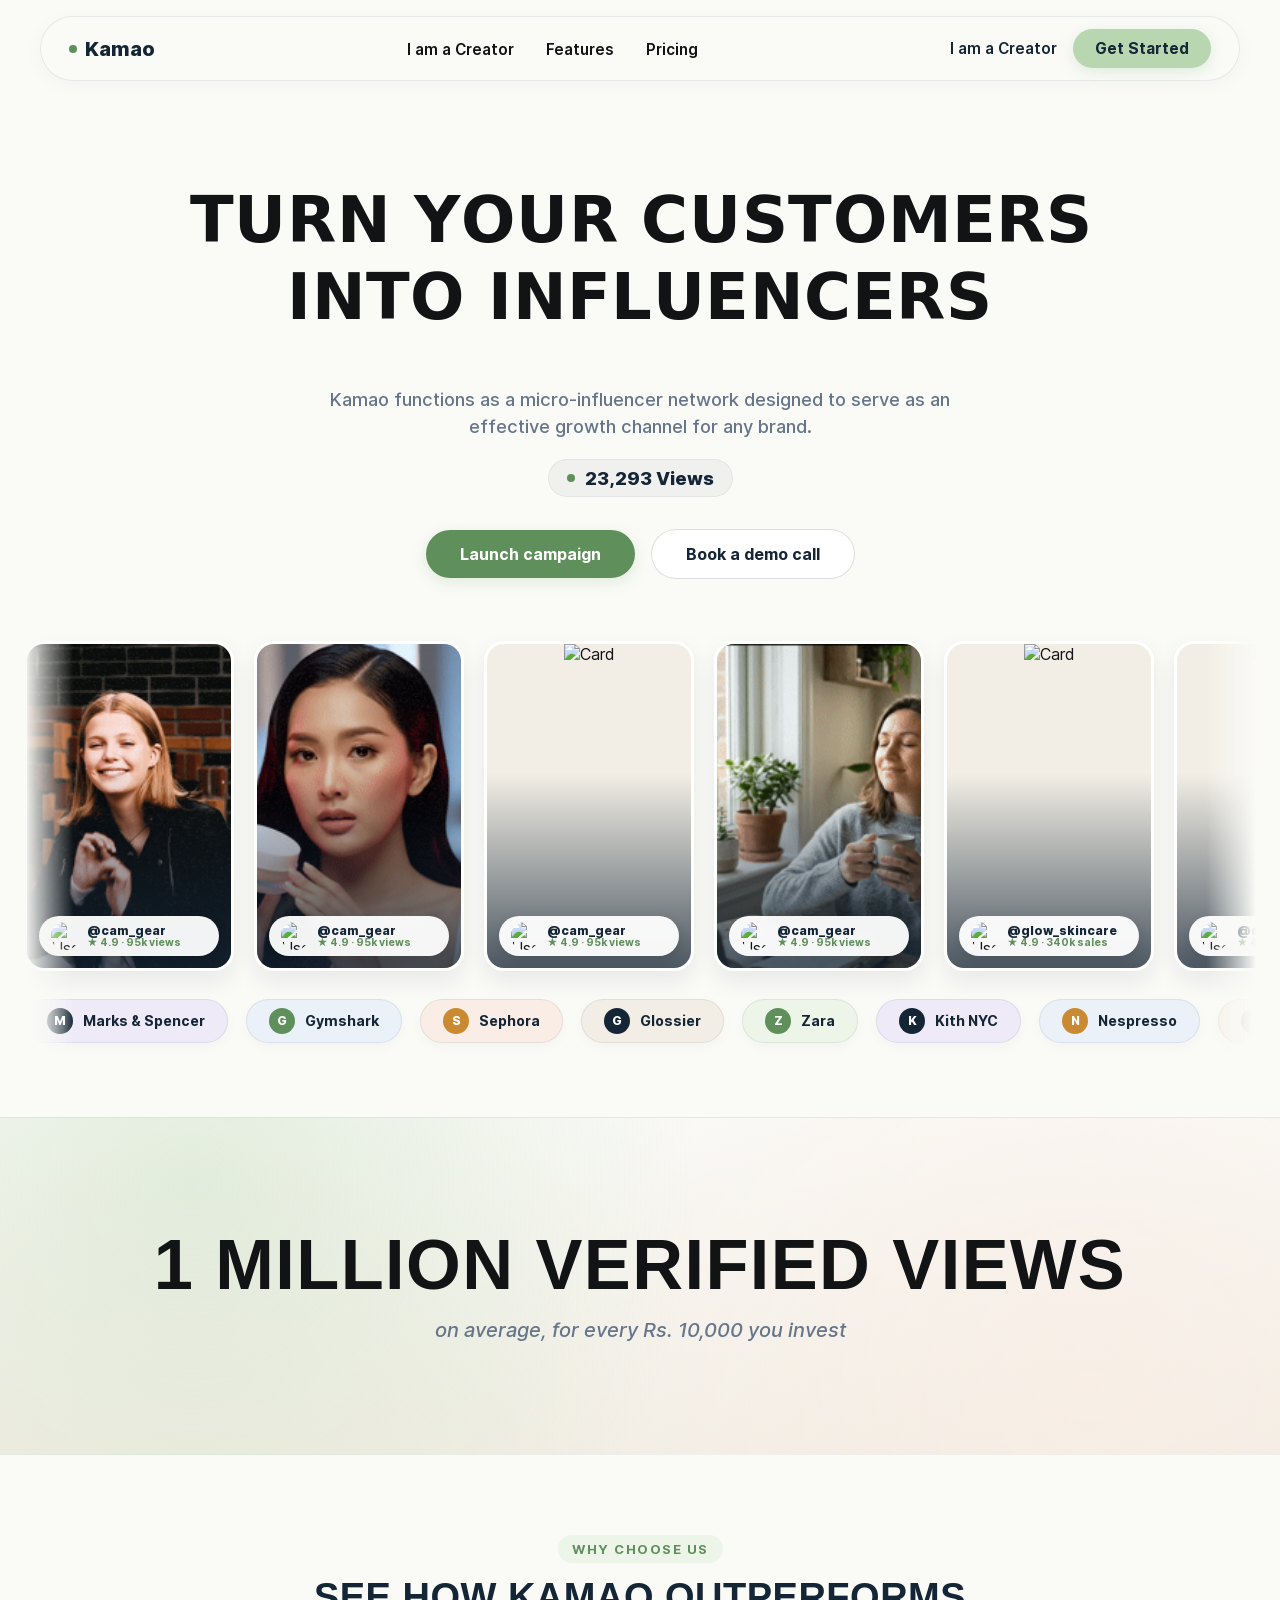
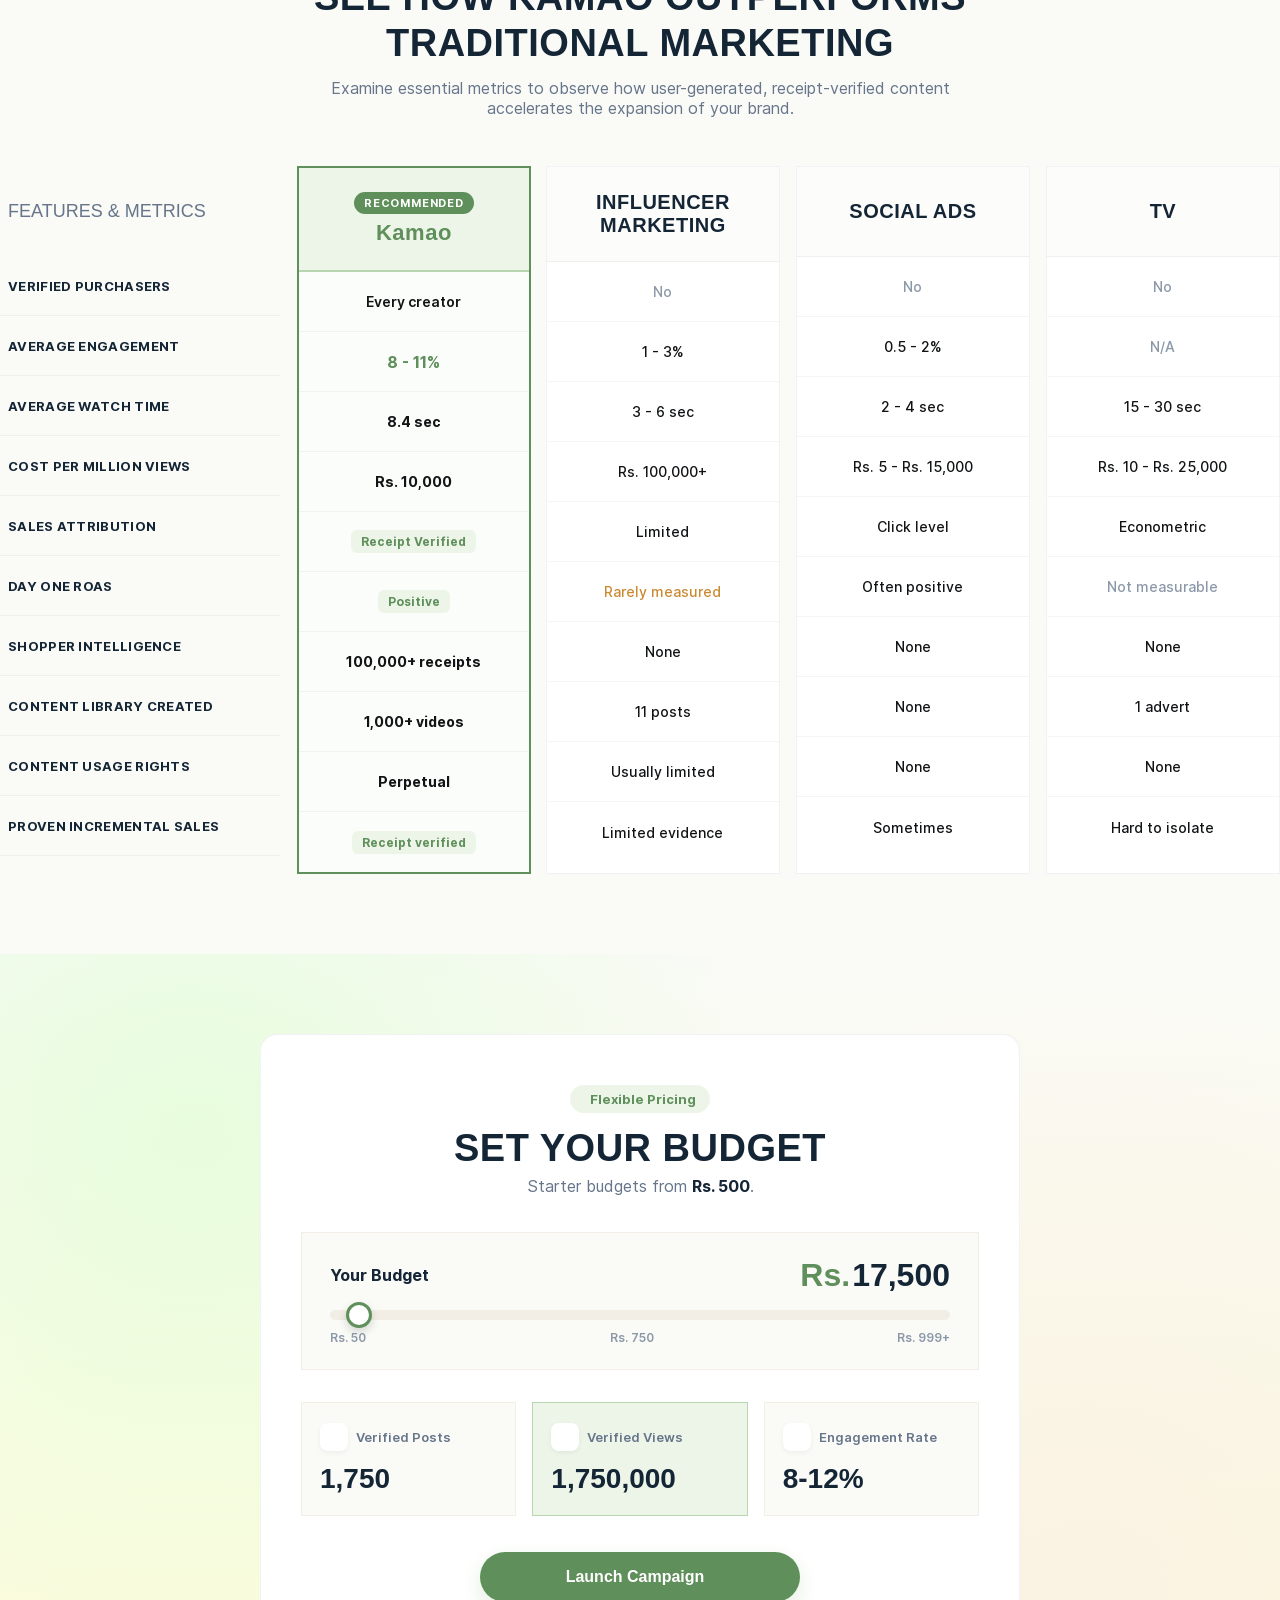
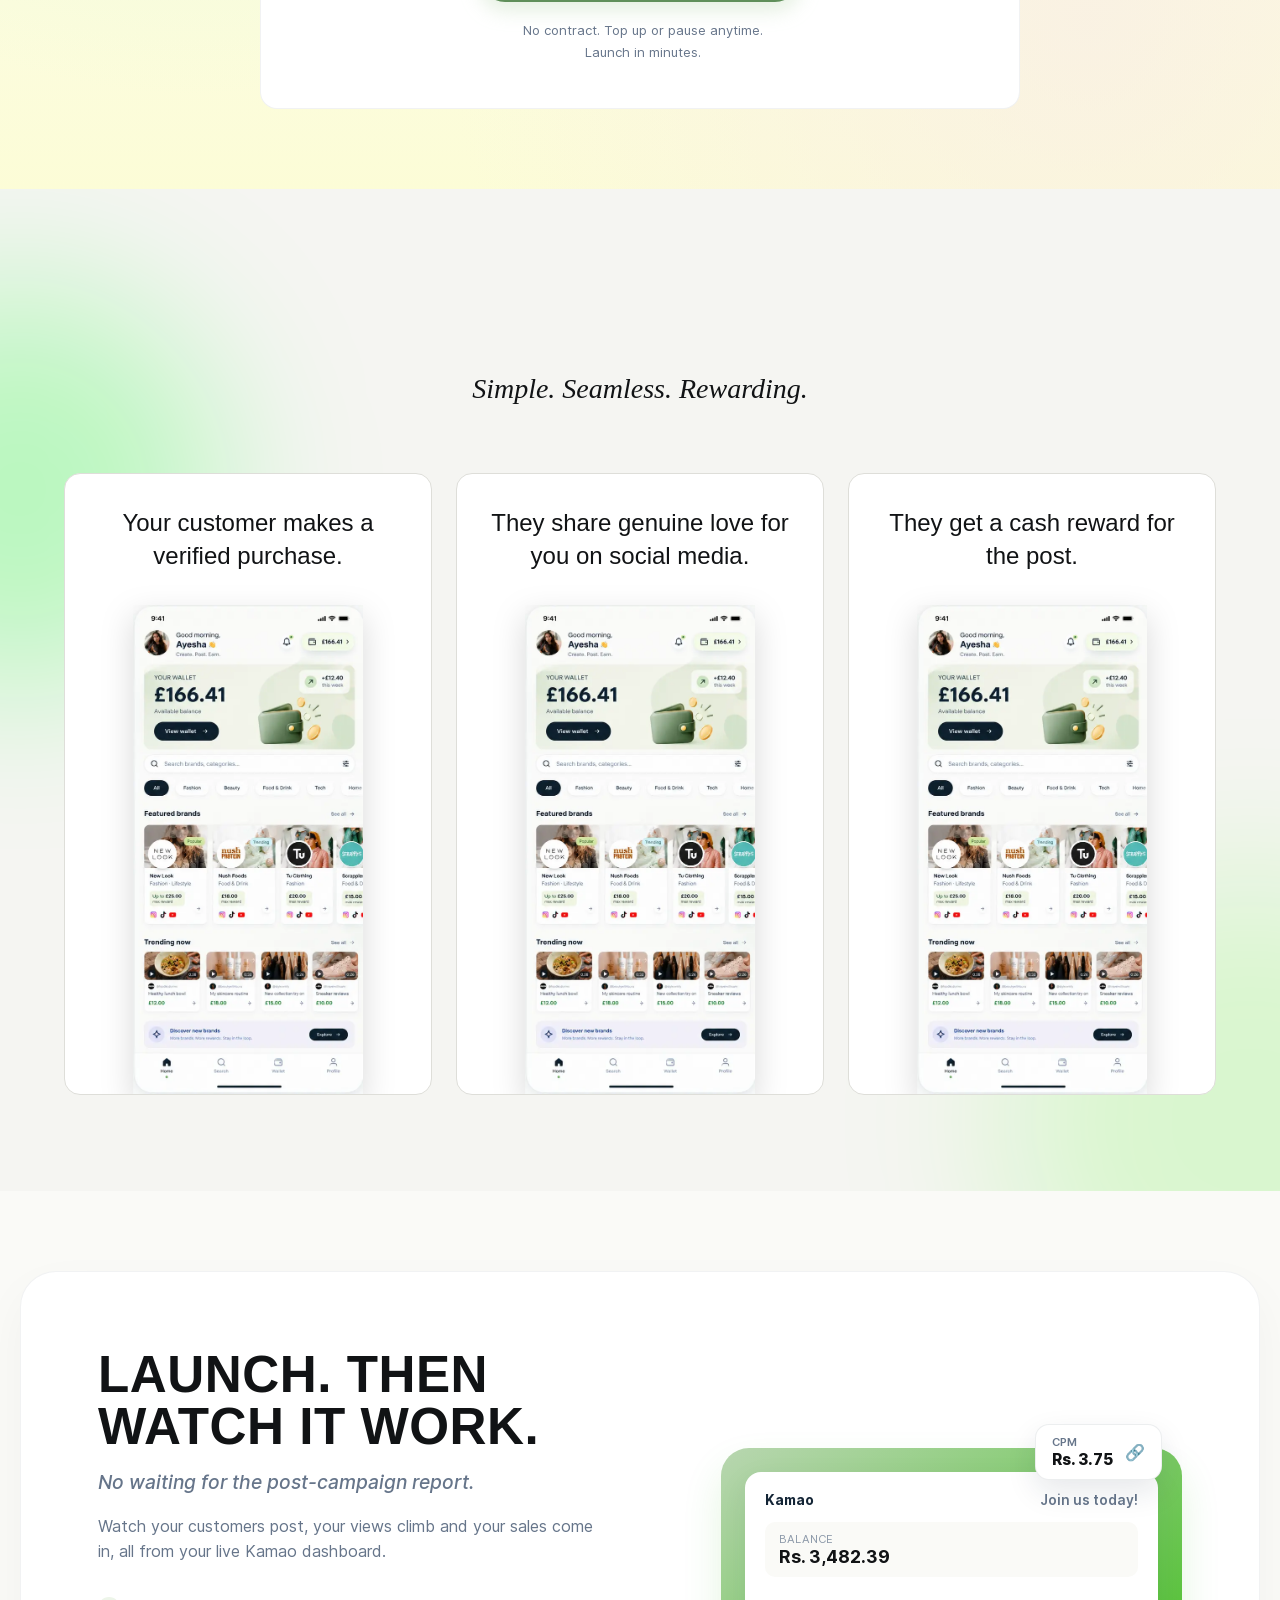
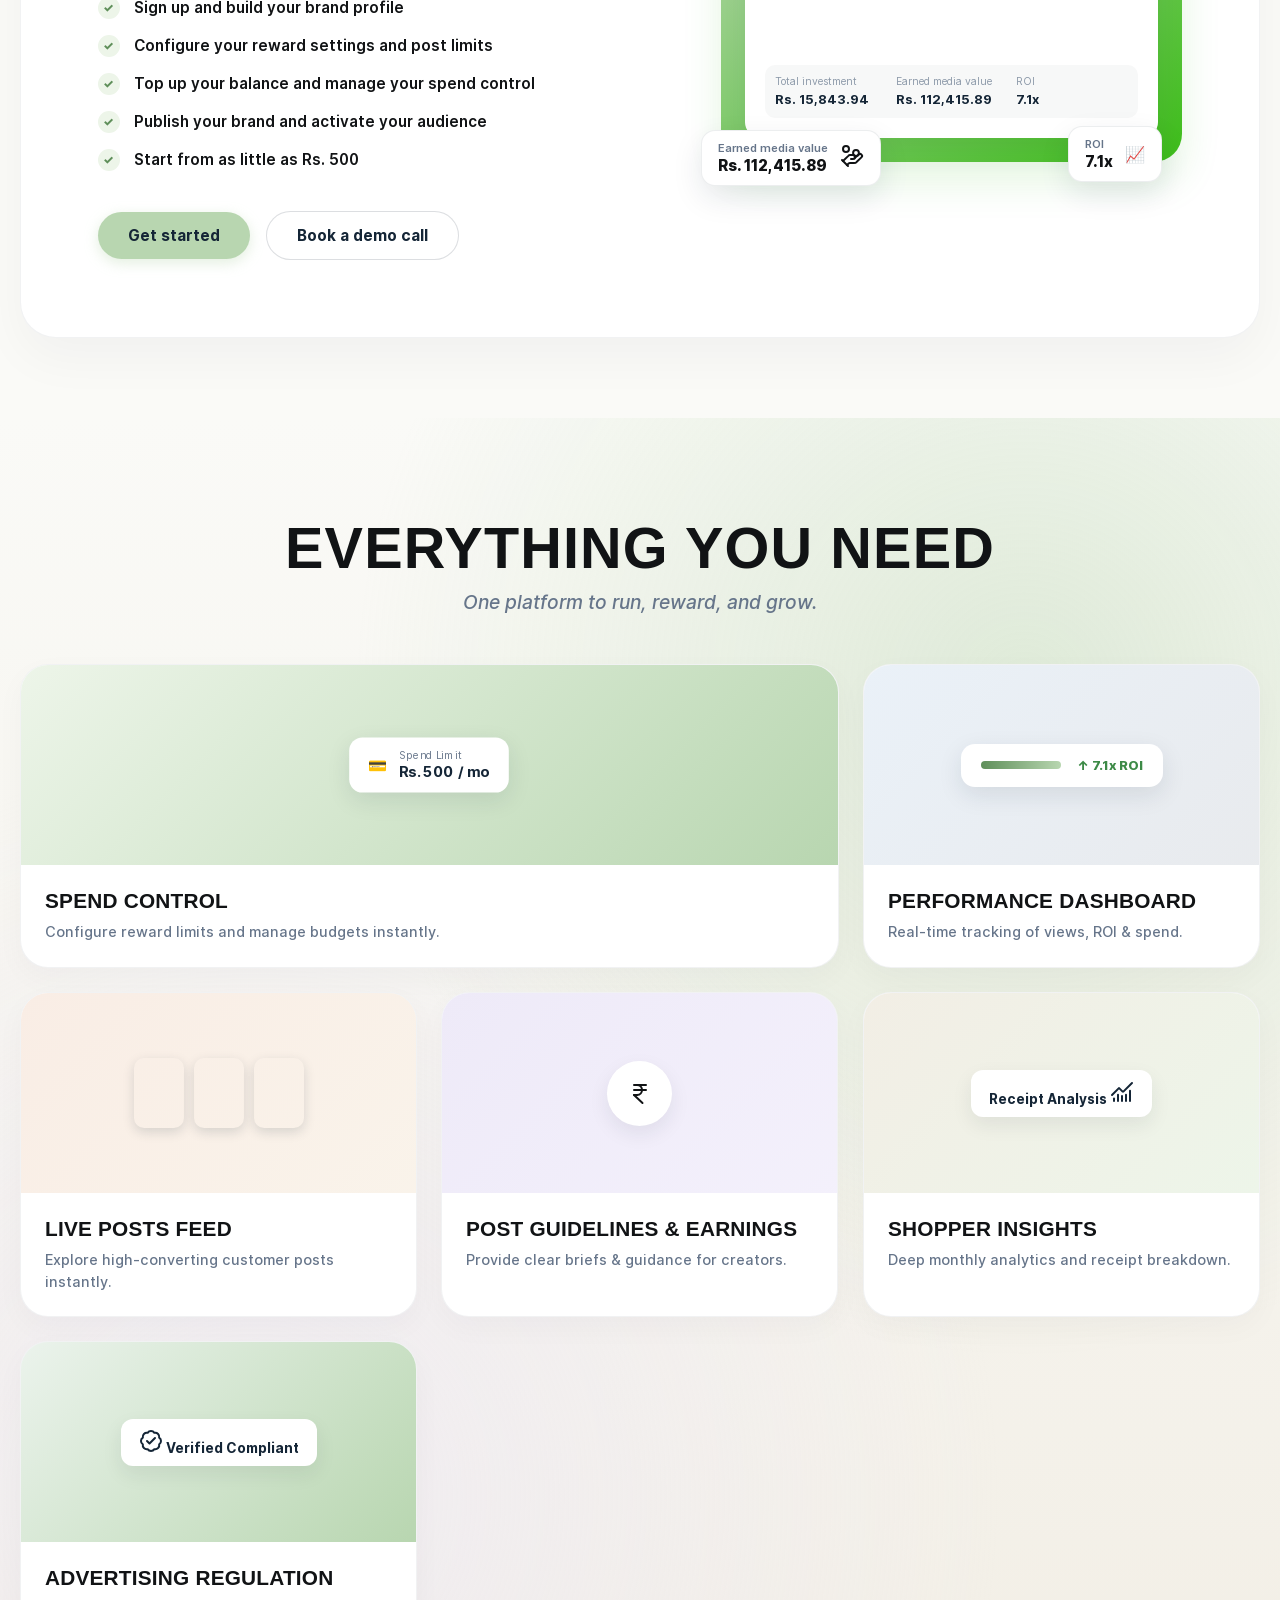
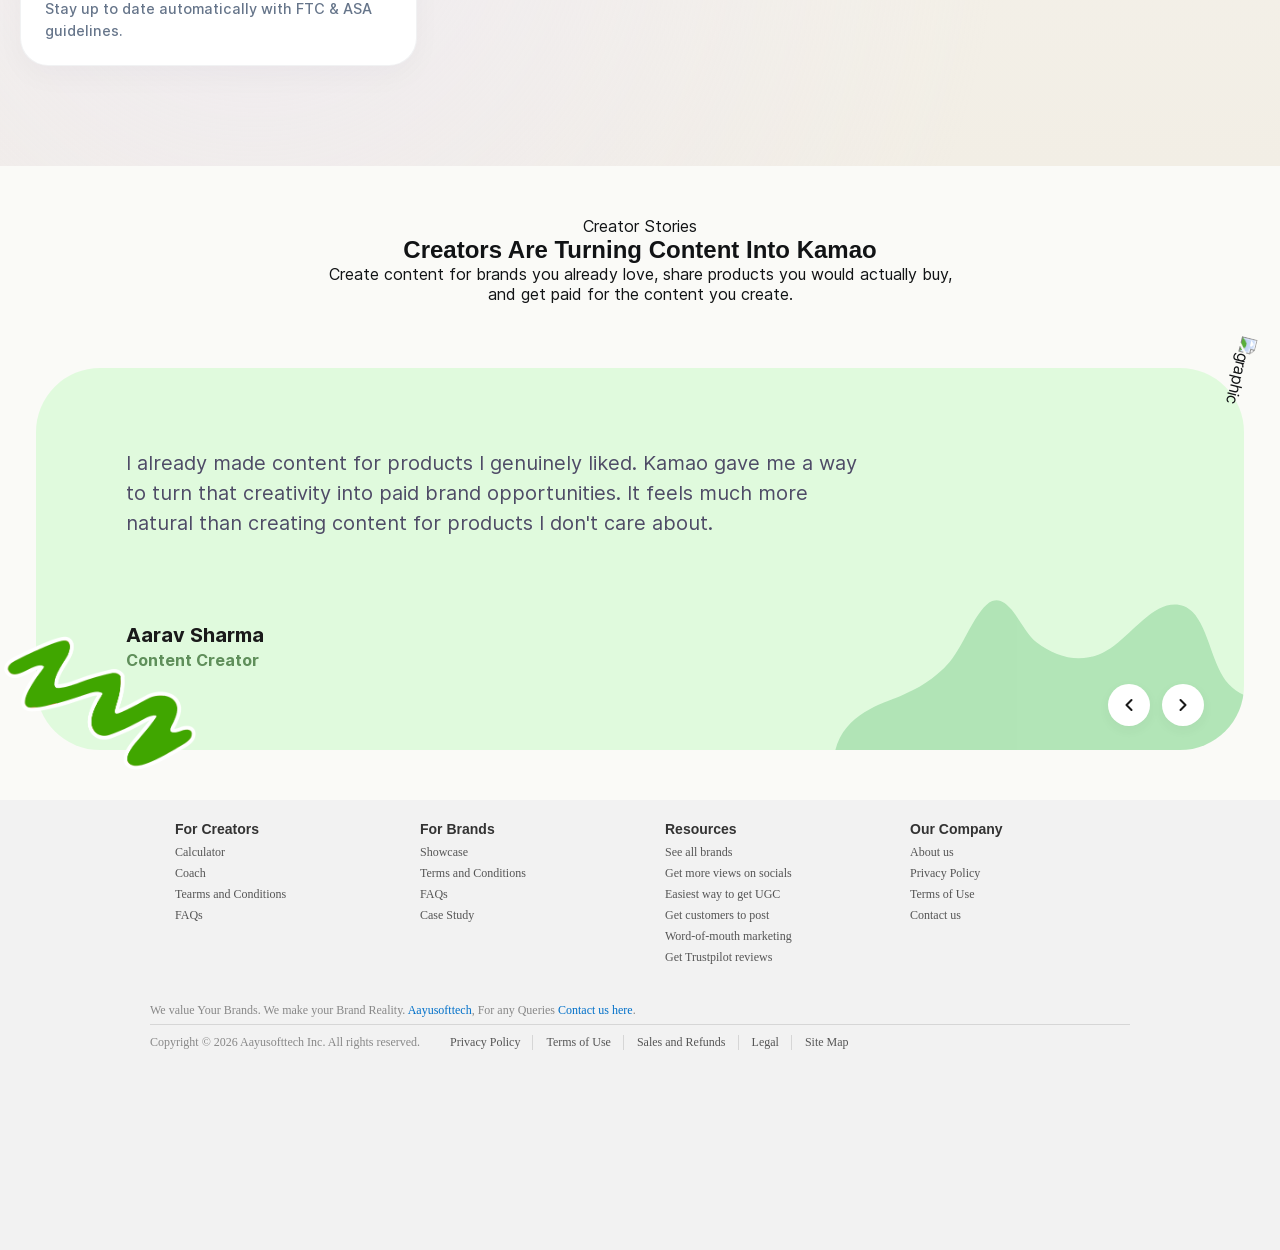
==== KamaoLandingPage/index.html @ 97176deb "changes" ====
<!DOCTYPE html>
<html lang="en">
<head>
  <meta charset="UTF-8" />
  <meta name="viewport" content="width=device-width, initial-scale=1.0" />
  <title>Kama — Turn Customers Into Influencers</title>

  <!-- Google Fonts: Oswald (Kamao Display Font) & Plus Jakarta Sans -->
  <link rel="preconnect" href="https://fonts.googleapis.com">
  <link rel="preconnect" href="https://fonts.gstatic.com" crossorigin>
  <link href="https://fonts.googleapis.com/css2?family=Oswald:wght@600;700&family=Plus+Jakarta+Sans:wght@400;500;600;700;800&display=swap" rel="stylesheet">

  <!-- Lucide Icons CDN -->
  <script src="https://unpkg.com/lucide@latest"></script>

    <link rel="stylesheet" href="./css/homepage.css">
    <link rel="stylesheet" href="./css/style.css">
    <link rel="stylesheet" href="./css/animation.css">
    <script src="script.js" defer></script>
  
<link rel="stylesheet" href="https://cdn.jsdelivr.net/npm/locomotive-scroll@4.1.4/dist/locomotive-scroll.css"/>
</head>
<body>
     <!-- TRANSLUCENT NAVIGATION BAR -->
<header class="site-header">
  <nav class="navbar" id="navbar">
    <!-- Brand Logo -->
    <a href="./index.html" class="nav-logo">
      <span class="logo-dot"></span>
<span class="tracking-in-expand">Kamao</span>
    </a>

    <!-- Desktop Navigation Links -->
    <ul class="nav-links">
      <li><a href="./creator.html">I am a Creator</a></li>
      <li><a href="#features">Features</a></li>
      <li><a href="#pricing">Pricing</a></li>
    </ul>

    <!-- Desktop Action Buttons -->
    <div class="nav-actions">
      <a href="./creator.html" class="btn-text">I am a Creator</a>
      <a href="#launch" class="btn-primary">Get Started</a>
    </div>

    <!-- Mobile Hamburger Toggle -->
    <button class="hamburger" id="hamburgerBtn" aria-label="Toggle Navigation" aria-expanded="false">
      <span class="bar bar-1"></span>
      <span class="bar bar-2"></span>
    </button>
  </nav>

  <!-- Mobile Dropdown Drawer Menu -->
  <div class="mobile-menu" id="mobileMenu">
    <ul class="mobile-nav-links">
      <li><a href="#works" class="mobile-link">How it works</a></li>
      <li><a href="#features" class="mobile-link">Features</a></li>
      <li><a href="#pricing" class="mobile-link">Pricing</a></li>
      <li><a href="#login" class="mobile-link">Sign in</a></li>
    </ul>
    <div class="mobile-action-container">
      <a href="#launch" class="btn-primary mobile-btn">Get Started</a>
    </div>
  </div>
</header>
  <div data-scroll-container>


  <!-- 1. HERO SECTION WITH CLIENT BRANDS -->
  <div class="wrapper">
    <!-- HERO SECTION -->
    <section class="hero-section">
      <!-- Main Display Headline -->
      <!-- <h1 class="hero-title fade-up delay-1" >TURN YOUR CUSTOMERS INTO </h1> -->
        <div class="hero-container">
        <div class="hero-title-container"></div>
    </div>

      <!-- Subheadline -->
      <p class="hero-subhead fade-up delay-2">
        Kamao functions as a micro-influencer network designed to serve as an effective growth channel for any brand.
      </p>

      <!-- Post Counter -->
 <div class="hero-counter fade-up delay-3">
  <span class="pulse-dot"></span>
  <span id="counterTicker" class="ticker-text">184,441 posts</span>
</div>

      <!-- Call to Action Pill Buttons -->
      <div class="hero-ctas fade-up delay-4">
        <a href="#launch" class="btn btn-sage" style="padding: 14px 34px; font-size: 1rem;">
          Launch campaign
        </a>
        <a href="#demo" class="btn btn-outline" style="padding: 14px 34px; font-size: 1rem;">
          Book a demo call
        </a>
      </div>

      <!-- MARQUEE 1: UGC REEL CARDS (SCROLL RIGHT) -->
      <div class="marquee-wrapper">
        <div class="marquee-track-right" id="reelsTrack">
            <!-- 1 -->
       <div class="reel-card">
  <img class="fullImage" src="./assets/5.gif" alt="Card" />
  <div class="reel-gradient"></div>
  <div class="reel-creator-pill">
    <img src="https://images.unsplash.com/photo-1539571696357-5a69c17a67c6?auto=format&fit=crop&w=100&q=80" class="reel-avatar" alt="User"/>
    <div class="reel-user-info">
      <span class="reel-username">@cam_gear</span>
      <span class="reel-metric">★ 4.9 · 95k views</span>
    </div>
  </div>
</div>
<!-- 2 -->
           <div class="reel-card">
            <img class="fullImage" src="./assets/4.gif" alt="Card" />
            <div class="reel-gradient"></div>

            <div class="reel-creator-pill">
              <img src="https://images.unsplash.com/photo-1539571696357-5a69c17a67c6?auto=format&fit=crop&w=100&q=80" class="reel-avatar" alt="User" />
              <div class="reel-user-info">
                <span class="reel-username">@cam_gear</span>
                <span class="reel-metric">★ 4.9 · 95k views</span>
              </div>
            </div>
        </div>
           <div class="reel-card">
            <img class="fullImage" src="https://images.unsplash.com/photo-1526170375885-4d8ecf77b99f?auto=format&fit=crop&w=500&q=80" alt="Card" />
            <div class="reel-gradient"></div>

            <div class="reel-creator-pill">
              <img src="https://images.unsplash.com/photo-1539571696357-5a69c17a67c6?auto=format&fit=crop&w=100&q=80" class="reel-avatar" alt="User" />
              <div class="reel-user-info">
                <span class="reel-username">@cam_gear</span>
                <span class="reel-metric">★ 4.9 · 95k views</span>
              </div>
            </div>
        </div>
        <!-- 3 -->
                <div class="reel-card">
            <img class="fullImage" src="./assets/3.gif" alt="Card" />

  <div class="reel-gradient"></div>
  <div class="reel-creator-pill">
    <img src="https://images.unsplash.com/photo-1500648767791-00dcc994a43e?auto=format&fit=crop&w=100&q=80" class="reel-avatar" alt="User"/>
    <div class="reel-user-info">
      <span class="reel-username">@cam_gear</span>
      <span class="reel-metric">★ 4.9 · 95k views</span>
    </div>
  </div>
</div>

<!-- 4 -->
           <div class="reel-card">
            <img class="fullImage" src="https://images.unsplash.com/photo-1522337360788-8b13dee7a37e?auto=format&fit=crop&w=500&q=80" alt="Card" />
            <div class="reel-gradient"></div>
            
            <div class="reel-creator-pill">
              <img src="https://images.unsplash.com/photo-1517841905240-472988babdf9?auto=format&fit=crop&w=100&q=80" class="reel-avatar" alt="User" />
              <div class="reel-user-info">
                <span class="reel-username">@glow_skincare</span>
                <span class="reel-metric">★ 4.9 · 340k sales</span>
              </div>
            </div>
          </div>

<!-- 5 -->
        <div class="reel-card">
            <img class="fullImage" src="https://images.unsplash.com/photo-1522337360788-8b13dee7a37e?auto=format&fit=crop&w=500&q=80" alt="Card" />
  <div class="reel-gradient"></div>
  <div class="reel-creator-pill">
    <img src="https://images.unsplash.com/photo-1494790108377-be9c29b29330?auto=format&fit=crop&w=100&q=80" class="reel-avatar" alt="User"/>
    <div class="reel-user-info">
      <span class="reel-username">@cam_gear</span>
      <span class="reel-metric">★ 4.9 · 95k views</span>
    </div>
  </div>
</div>

<!-- 6 -->
           <div class="reel-card">
            <img class="fullImage" src="https://images.unsplash.com/photo-1517838277536-f5f99be501cd?auto=format&fit=crop&w=500&q=80" alt="Card" />
            <div class="reel-gradient"></div>
            <div class="reel-creator-pill">
              <img src="https://images.unsplash.com/photo-1507003211169-0a1dd7228f2d?auto=format&fit=crop&w=100&q=80" class="reel-avatar" alt="User" />
              <div class="reel-user-info">
                <span class="reel-username">@fit_marcus</span>
                <span class="reel-metric">★ 5.0 · 85k views</span>
              </div>
            </div>
          </div>

<!-- 7 -->
         <div class="reel-card">
            <img class="fullImage" src="./assets/2.gif" alt="Card" />

  <div class="reel-gradient"></div>
  <div class="reel-creator-pill">
    <img src="https://images.unsplash.com/photo-1494790108377-be9c29b29330?auto=format&fit=crop&w=100&q=80" class="reel-avatar" alt="User"/>
    <div class="reel-user-info">
      <span class="reel-username">@cam_gear</span>
      <span class="reel-metric">★ 4.9 · 95k views</span>
    </div>
  </div>
</div>


      </div>

      <!-- MARQUEE 2: CLIENT BRAND CHIPS (SCROLL LEFT) -->
      <div class="marquee-wrapper" style="margin-top: 16px;">
        <div class="marquee-track-left" id="clientsTrack">
          <div class="client-chip-pill" style="background: var(--lavender);">
            <div class="client-icon-circle">M</div> Marks & Spencer
          </div>
          <div class="client-chip-pill" style="background: var(--soft-blue);">
            <div class="client-icon-circle" style="background: var(--sage-dark);">G</div> Gymshark
          </div>
          <div class="client-chip-pill" style="background: var(--peach);">
            <div class="client-icon-circle" style="background: var(--warning);">S</div> Sephora
          </div>
          <div class="client-chip-pill" style="background: var(--sand);">
            <div class="client-icon-circle">G</div> Glossier
          </div>
          <div class="client-chip-pill" style="background: var(--sage-light);">
            <div class="client-icon-circle" style="background: var(--sage-dark);">Z</div> Zara
          </div>
          <div class="client-chip-pill" style="background: var(--lavender);">
            <div class="client-icon-circle">K</div> Kith NYC
          </div>
          <div class="client-chip-pill" style="background: var(--soft-blue);">
            <div class="client-icon-circle" style="background: var(--warning);">N</div> Nespresso
          </div>
          <div class="client-chip-pill" style="background: var(--peach);">
            <div class="client-icon-circle" style="background: var(--sage-dark);">A</div> Alo Yoga
          </div>
        </div>
      </div>

    </section>
  </div>
<!-- HERO SECTION WITH CLIENT BRAND ENDS  -->

<!-- 2. VIEWS SECTION -->
<section class="stats-banner">
  <div class="stats-container">
    <div class="stats-content-wrapper">
      <h2 class="stats-title reveal-item ">1 MILLION VERIFIED VIEWS</h2>
      <p class="stats-subtitle reveal-item">on average, for every Rs. 10,000 you invest</p>
    </div>
  </div>
</section>
<!-- 2. VIEWS SECTION ENDs-->


<!-- MEASUREMENT  -->
  <section class="comparison-section">
    <div class="comparison-container">
      
      <!-- Section Header -->
      <div class="section-header">
        <span class="sub-heading reveal-item">Why Choose Us</span>
        <h2 class="main-heading reveal-item">See How Kamao Outperforms Traditional Marketing</h2>
        <p class="description reveal-item">Examine essential metrics to observe how user-generated, receipt-verified content accelerates the expansion of your brand.</p>
      </div>

      <!-- Mobile Tab Switcher (Visible only on screens <= 768px) -->
      <div class="mobile-tabs">
        <button class="tab-btn active reveal-item" data-target="kamao-tip">Kamao</button>
        <button class="tab-btn reveal-item" data-target="influencer">Influencer</button>
        <button class="tab-btn reveal-item" data-target="social-ads">Social Ads</button>
        <button class="tab-btn reveal-item" data-target="tv">TV</button>
      </div>

      <!-- Desktop & Mobile Comparison Matrix -->
      <div class="comparison-matrix">
        
        <!-- Row Labels / Features Column -->
        <div class="matrix-column features-column reveal-item">
          <div class="column-header">Features & Metrics</div>
          <div class="feature-cell">Verified Purchasers</div>
          <div class="feature-cell">Average Engagement</div>
          <div class="feature-cell">Average Watch Time</div>
          <div class="feature-cell">Cost Per Million Views</div>
          <div class="feature-cell">Sales Attribution</div>
          <div class="feature-cell">Day One ROAS</div>
          <div class="feature-cell">Shopper Intelligence</div>
          <div class="feature-cell">Content Library Created</div>
          <div class="feature-cell">Content Usage Rights</div>
          <div class="feature-cell">Proven Incremental Sales</div>
        </div>

        <!-- Highlighted Column:  -->
        <div class="matrix-column highlight-column active-mobile reveal-item" id="kamao-tip">
          <div class="column-header">
            <span class="badge">Recommended</span>
            <h3>Kamao</h3>
          </div>
          <div class="data-cell" data-label="Verified Purchasers"><span class="highlight-text">Every creator</span></div>
          <div class="data-cell" data-label="Average Engagement"><span class="highlight-value">8 - 11%</span></div>
          <div class="data-cell" data-label="Average Watch Time"><strong>8.4 sec</strong></div>
          <div class="data-cell" data-label="Cost Per Million Views"><strong class="price">Rs. 10,000</strong></div>
          <div class="data-cell" data-label="Sales Attribution"><span class="tag tag-success">Receipt Verified</span></div>
          <div class="data-cell" data-label="Day One ROAS"><span class="tag tag-success">Positive</span></div>
          <div class="data-cell" data-label="Shopper Intelligence"><strong>100,000+ receipts</strong></div>
          <div class="data-cell" data-label="Content Library Created"><strong>1,000+ videos</strong></div>
          <div class="data-cell" data-label="Content Usage Rights"><strong>Perpetual</strong></div>
          <div class="data-cell" data-label="Proven Incremental Sales"><span class="tag tag-success">Receipt verified</span></div>
        </div>

        <!-- Column 2: Influencer Marketing -->
        <div class="matrix-column  reveal-item" id="influencer">
          <div class="column-header">
            <h3>INFLUENCER MARKETING</h3>
          </div>
          <div class="data-cell" data-label="Verified Purchasers"><span class="text-muted">No</span></div>
          <div class="data-cell" data-label="Average Engagement">1 - 3%</div>
          <div class="data-cell" data-label="Average Watch Time">3 - 6 sec</div>
          <div class="data-cell" data-label="Cost Per Million Views">Rs. 100,000+</div>
          <div class="data-cell" data-label="Sales Attribution">Limited</div>
          <div class="data-cell" data-label="Day One ROAS"><span class="text-warning">Rarely measured</span></div>
          <div class="data-cell" data-label="Shopper Intelligence">None</div>
          <div class="data-cell" data-label="Content Library Created">11 posts</div>
          <div class="data-cell" data-label="Content Usage Rights">Usually limited</div>
          <div class="data-cell" data-label="Proven Incremental Sales">Limited evidence</div>
        </div>

        <!-- Column 3: Social Ads -->
        <div class="matrix-column  reveal-item" id="social-ads">
          <div class="column-header">
            <h3>SOCIAL ADS</h3>
          </div>
          <div class="data-cell" data-label="Verified Purchasers"><span class="text-muted">No</span></div>
          <div class="data-cell" data-label="Average Engagement">0.5 - 2%</div>
          <div class="data-cell" data-label="Average Watch Time">2 - 4 sec</div>
          <div class="data-cell" data-label="Cost Per Million Views">Rs. 5 - Rs. 15,000</div>
          <div class="data-cell" data-label="Sales Attribution">Click level</div>
          <div class="data-cell" data-label="Day One ROAS">Often positive</div>
          <div class="data-cell" data-label="Shopper Intelligence">None</div>
          <div class="data-cell" data-label="Content Library Created">None</div>
          <div class="data-cell" data-label="Content Usage Rights">None</div>
          <div class="data-cell" data-label="Proven Incremental Sales">Sometimes</div>
        </div>

        <!-- Column 4: TV -->
        <div class="matrix-column reveal-item" id="tv">
          <div class="column-header">
            <h3>TV</h3>
          </div>
          <div class="data-cell" data-label="Verified Purchasers"><span class="text-muted">No</span></div>
          <div class="data-cell" data-label="Average Engagement"><span class="text-muted">N/A</span></div>
          <div class="data-cell" data-label="Average Watch Time">15 - 30 sec</div>
          <div class="data-cell" data-label="Cost Per Million Views">Rs. 10 - Rs. 25,000</div>
          <div class="data-cell" data-label="Sales Attribution">Econometric</div>
          <div class="data-cell" data-label="Day One ROAS"><span class="text-muted">Not measurable</span></div>
          <div class="data-cell" data-label="Shopper Intelligence">None</div>
          <div class="data-cell" data-label="Content Library Created">1 advert</div>
          <div class="data-cell" data-label="Content Usage Rights">None</div>
          <div class="data-cell" data-label="Proven Incremental Sales">Hard to isolate</div>
        </div>

      </div>
    </div>
  </section>
<!-- MEASUREMENT END -->


<!-- BUDGET MANAGEMENT  -->
 <section class="buddgetSection">
 <main class="calculator-wrapper">
    <div class="budget-card">
      
      <!-- Top Header -->
      <div class="card-header">
        <div class="badge-pill reveal-item">
          <i data-lucide="zap"></i> Flexible Pricing
        </div>
        <h2 class="title reveal-item">SET YOUR BUDGET</h2>
        <p class="subtitle reveal-item">Starter budgets from <strong>Rs. 500</strong>.</p>
      </div>

      <!-- Slider Input Section -->
      <div class="slider-container">
        <div class="slider-header">
          <label for="budgetSlider" class="slider-label">Your Budget</label>
          <div class="budget-display">
            <span class="currency">Rs. </span><span id="budgetValue">17,500</span>
          </div>
        </div>

        <div class="range-wrapper reveal-item">
          <input 
            type="range" 
            id="budgetSlider" 
            min="50" 
            max="1000" 
            step="25" 
            value="75"
            class="styled-slider"
          >
        </div>
        <div class="slider-ticks reveal-item">
          <span>Rs. 50</span>
          <span>Rs. 750</span>
          <span>Rs. 999+</span>
        </div>
      </div>

      <!-- Live Calculated Metrics Grid -->
      <div class="metrics-grid reveal-item">
        
        <!-- Metric 1 -->
        <div class="metric-card">
          <div class="metric-header">
            <div class="icon-box">
              <i data-lucide="file-check"></i>
            </div>
            <span class="metric-title">Verified Posts</span>
          </div>
          <div class="metric-value" id="postsValue">1,750</div>
        </div>

        <!-- Metric 2 -->
        <div class="metric-card highlight-metric">
          <div class="metric-header">
            <div class="icon-box">
              <i data-lucide="eye"></i>
            </div>
            <span class="metric-title">Verified Views</span>
          </div>
          <div class="metric-value" id="viewsValue">1,750,000</div>
        </div>

        <!-- Metric 3 -->
        <div class="metric-card">
          <div class="metric-header">
            <div class="icon-box">
              <i data-lucide="trending-up"></i>
            </div>
            <span class="metric-title">Engagement Rate</span>
          </div>
          <div class="metric-value" id="engagementValue">8-12%</div>
        </div>

      </div>

      <!-- CTA Button & Footer Notes -->
      <div class="card-footer">
        <button class="cta-btn">
          <span>Launch Campaign</span>
          <i data-lucide="arrow-right"></i>
        </button>
        
        <div class="trust-features">
          <div class="trust-item">
            <i data-lucide="shield-check"></i>
            <span>No contract. Top up or pause anytime.</span>
          </div>
          <div class="trust-item">
            <i data-lucide="clock"></i>
            <span>Launch in minutes.</span>
          </div>
        </div>
      </div>

    </div>
  </main>
  </section>
<!-- BUDGET MANAGEMENT ENDas -->


<!-- PROJECT SHOWCASE -->
  <section class="workflow-section">
        <div class="workflow-container">

            <div class="workflow-heading">
                <h2 class="reveal-item">How it works</h2>
                <p class="reveal-item">Simple. Seamless. Rewarding.</p>
            </div>

            <div class="workflow-grid">

                <div class="workflow-card">
                    <p>Your customer makes a verified purchase.</p>
                    <img src="./assets/demo_workflow.webp" alt="App home page">
                </div>

                <div class="workflow-card">
                    <p>They share genuine love for you on social media.</p>
                    <img src="./assets/demo_workflow.webp" alt="App post detail page">
                </div>

                <div class="workflow-card">
                    <p>They get a cash reward for the post.</p>
                    <img src="./assets/demo_workflow.webp" alt="App wallet">
                </div>

            </div>
        </div>

        <div class="blob-container">
            <div class="blob blob-1"></div>
            <div class="blob blob-2"></div>
        </div>
    </section>
<!-- PROJECT SHOWCASE END -->

<!-- LAUNCH SECTION -->
 <section class="launch-section">
  <div class="launch-card-container">
    <div class="launch-grid">
      
      <!-- LEFT CONTENT COLUMN -->
      <div class="launch-content">
        <h2 class="launch-title reveal-item">LAUNCH. THEN WATCH IT WORK.</h2>
        <p class="launch-subtitle reveal-item">No waiting for the post-campaign report.</p>
        <p class="launch-desc">
          Watch your customers post, your views climb and your sales come in, all from your live Kamao dashboard.
        </p>

        <ul class="launch-checklist">
          <li>
            <span class="check-icon-circle">✓</span>
            <span>Sign up and build your brand profile</span>
          </li>
          <li>
            <span class="check-icon-circle">✓</span>
            <span>Configure your reward settings and post limits</span>
          </li>
          <li>
            <span class="check-icon-circle">✓</span>
            <span>Top up your balance and manage your spend control</span>
          </li>
          <li>
            <span class="check-icon-circle">✓</span>
            <span>Publish your brand and activate your audience</span>
          </li>
          <li>
            <span class="check-icon-circle">✓</span>
            <span>Start from as little as Rs. 500</span>
          </li>
        </ul>

        <div class="launch-buttons">
          <a href="#get-started" class="btn btn-primary">Get started</a>
          <a href="#demo" class="btn btn-outline">Book a demo call</a>
        </div>
      </div>

      <!-- RIGHT VISUAL COLUMN (Dashboard & Floating Badges) -->
      <div class="launch-visual">
        <div class="dashboard-wrapper">
          
          <!-- Main Vibrant Sage/Green Container Box -->
          <div class="green-dashboard-card">
            <!-- Mock Dashboard UI -->
            <div class="mock-dash-inner">
              <div class="mock-dash-top">
                <span class="mock-brand">Kamao</span>
                <span class="mock-user">Join us today!</span>
              </div>
              <div class="mock-balance-box">
                <span class="mock-label">Balance</span>
                <strong class="mock-val">Rs. 3,482.39</strong>
              </div>
              <div class="mock-posts-strip">
                <div class="mock-thumb" style="background-image: url('https://images.unsplash.com/photo-1515886657613-9f3515b0c78f?auto=format&fit=crop&w=200&q=80')"></div>
                <div class="mock-thumb" style="background-image: url('https://images.unsplash.com/photo-1517838277536-f5f99be501cd?auto=format&fit=crop&w=200&q=80')"></div>
                <div class="mock-thumb" style="background-image: url('https://images.unsplash.com/photo-1544816155-12df9643f363?auto=format&fit=crop&w=200&q=80')"></div>
                <div class="mock-thumb" style="background-image: url('https://images.unsplash.com/photo-1522337360788-8b13dee7a37e?auto=format&fit=crop&w=200&q=80')"></div>
              </div>
              <div class="mock-metrics-grid">
                <div class="mock-metric-item">
                  <span>Total investment</span>
                  <strong>Rs. 15,843.94</strong>
                </div>
                <div class="mock-metric-item">
                  <span>Earned media value</span>
                  <strong>Rs. 112,415.89</strong>
                </div>
                <div class="mock-metric-item">
                  <span>ROI</span>
                  <strong>7.1x</strong>
                </div>
              </div>
            </div>
          </div>

          <!-- Floating Badge 1: Top CPM -->
          <div class="float-badge float-cpm">
            <div class="badge-text-group">
              <span class="b-label reveal-item">CPM</span>
              <strong class="b-val">Rs. 3.75</strong>
            </div>
            <span class="b-icon">🔗</span>
          </div>

          <!-- Floating Badge 2: Bottom-Left Earned Media Value -->
          <div class="float-badge float-emv">
            <div class="badge-text-group">
              <span class="b-label">Earned media value</span>
              <strong class="b-val">Rs. 112,415.89</strong>
            </div>
            <span class="b-icon">
              <svg xmlns="http://www.w3.org/2000/svg" width="24" height="24" viewBox="0 0 24 24" fill="none" stroke="currentColor" stroke-width="2" stroke-linecap="round" stroke-linejoin="round" class="lucide lucide-hand-coins"><path d="M11 15h2a2 2 0 1 0 0-4h-3c-.6 0-1.1.2-1.4.6L3 17"/><path d="m7 21 1.6-1.4c.3-.4.8-.6 1.4-.6h4c1.1 0 2.1-.4 2.8-1.2l4.6-4.4a2 2 0 0 0-2.75-2.91l-4.2 3.9"/><path d="m2 16 6 6"/><circle cx="16" cy="9" r="2.9"/><circle cx="6" cy="5" r="3"/></svg>
            </span>
          </div>

          <!-- Floating Badge 3: Bottom-Right ROI -->
          <div class="float-badge float-roi">
            <div class="badge-text-group">
              <span class="b-label">ROI</span>
              <strong class="b-val">7.1x</strong>
            </div>
            <span class="b-icon">📈</span>
          </div>

        </div>
      </div>

    </div>
  </div>
</section>
<!-- LAUNCH SECTION END -->


<!-- EVERYTHING YOU NEED  -->
 <section class="visual-features-section">
  <div class="visual-features-container">
    
    <div class="visual-header reveal-item">
      <h2 class="visual-title">EVERYTHING YOU NEED</h2>
      <p class="visual-subtitle">One platform to run, reward, and grow.</p>
    </div>

    <div class="bento-grid">
      
      <div class="bento-card bento-spend reveal-item">
        <div class="card-visual-bg spend-gradient">
          <div class="floating-wallet-badge">
            <span class="wallet-icon">💳</span>
            <div class="wallet-info">
              <small>Spend Limit</small>
              <strong>Rs. 500 / mo</strong>
            </div>
          </div>
          <div class="animated-wave-bar"></div>
        </div>
        <div class="bento-text-content">
          <h3>Spend Control</h3>
          <p>Configure reward limits and manage budgets instantly.</p>
        </div>
      </div>

      <div class="bento-card bento-dash reveal-item">
        <div class="card-visual-bg dash-gradient">
          <div class="mini-chart-mockup">
            <div class="chart-line"></div>
            <span class="chart-badge">↑ 7.1x ROI</span>
          </div>
        </div>
        <div class="bento-text-content">
          <h3>Performance Dashboard</h3>
          <p>Real-time tracking of views, ROI & spend.</p>
        </div>
      </div>

      <div class="bento-card bento-feed reveal-item">
        <div class="card-visual-bg feed-gradient">
          <div class="mini-feed-strip">
            <div class="mini-thumb" style="background-image: url('https://images.unsplash.com/photo-1515886657613-9f3515b0c78f?auto=format&fit=crop&w=150&q=80')"></div>
            <div class="mini-thumb" style="background-image: url('https://images.unsplash.com/photo-1517838277536-f5f99be501cd?auto=format&fit=crop&w=150&q=80')"></div>
            <div class="mini-thumb" style="background-image: url('https://images.unsplash.com/photo-1544816155-12df9643f363?auto=format&fit=crop&w=150&q=80')"></div>
          </div>
        </div>
        <div class="bento-text-content">
          <h3>Live Posts Feed</h3>
          <p>Explore high-converting customer posts instantly.</p>
        </div>
      </div>

      <div class="bento-card bento-guidelines reveal-item">
        <div class="card-visual-bg guide-gradient">
          <div class="icon-bubble reveal-item">
            <svg xmlns="http://www.w3.org/2000/svg" width="24" height="24" viewBox="0 0 24 24" fill="none" stroke="currentColor" stroke-width="2" stroke-linecap="round" stroke-linejoin="round" class="lucide lucide-indian-rupee"><path d="M6 3h12"/><path d="M6 8h12"/><path d="m6 13 8.5 8"/><path d="M6 13h3"/><path d="M9 13c6.667 0 6.667-10 0-10"/></svg>
          </div>
        </div>
        <div class="bento-text-content">
          <h3>Post Guidelines & Earnings</h3>
          <p>Provide clear briefs & guidance for creators.</p>
        </div>
      </div>

      <div class="bento-card bento-insights reveal-item">
        <div class="card-visual-bg insights-gradient">
          <div class="receipt-icon-mock">Receipt Analysis 
            <svg xmlns="http://www.w3.org/2000/svg" width="24" height="24" viewBox="0 0 24 24" fill="none" stroke="currentColor" stroke-width="2" stroke-linecap="round" stroke-linejoin="round" class="lucide lucide-chart-no-axes-combined"><path d="M12 16v5"/><path d="M16 14.639V21"/><path d="M20 10.656V21"/><path d="m22 3-8.646 8.646a.5.5 0 0 1-.708 0L9.354 8.354a.5.5 0 0 0-.707 0L2 15"/><path d="M4 18.463V21"/><path d="M8 14.656V21"/></svg>
          </div>
        </div>
        <div class="bento-text-content">
          <h3>Shopper Insights</h3>
          <p>Deep monthly analytics and receipt breakdown.</p>
        </div>
      </div>

      <div class="bento-card bento-reg reveal-item">
        <div class="card-visual-bg reg-gradient">
          <div class="shield-badge">
            <svg xmlns="http://www.w3.org/2000/svg" width="24" height="24" viewBox="0 0 24 24" fill="none" stroke="currentColor" stroke-width="2" stroke-linecap="round" stroke-linejoin="round" class="lucide lucide-badge-check"><path d="M3.85 8.62a4 4 0 0 1 4.78-4.77 4 4 0 0 1 6.74 0 4 4 0 0 1 4.78 4.78 4 4 0 0 1 0 6.74 4 4 0 0 1-4.77 4.78 4 4 0 0 1-6.75 0 4 4 0 0 1-4.78-4.77 4 4 0 0 1 0-6.76Z"/><path d="m16 9-5.5 5.5L8 12"/></svg>
            Verified Compliant</div>
        </div>
        <div class="bento-text-content">
          <h3>Advertising Regulation</h3>
          <p>Stay up to date automatically with FTC & ASA guidelines.</p>
        </div>
      </div>

    </div>
  </div>
</section>
<!-- EVERYTHING YOU NEED END -->

<!-- REVIEW SECTION  -->
    <section id="reviews-1529">
        <div class="cs-container">
            <div class="cs-content">
                <span class="cs-topper">Creator Stories</span>
                <h2 class="cs-title">Creators Are Turning Content Into Kamao</h2>
                <p class="cs-text">
                    Create content for brands you already love, share products you would actually buy,
                    and get paid for the content you create.
                </p>
            </div>

            <div class="cs-review">
                <!-- Animated Content Target Wrapper -->
                <div class="cs-review-inner">
                    <div class="cs-image-group">
                        <picture class="cs-picture">
                            <source id="cs-source-mobile" media="(max-width: 600px)"
                                srcset="https://csimages2.nyc3.digitaloceanspaces.com/Images/People/day-care-review.jpg">
                            <source id="cs-source-desktop" media="(min-width: 601px)"
                                srcset="https://csimages2.nyc3.digitaloceanspaces.com/Images/People/day-care-review.jpg">
                            <img id="cs-review-img" decoding="async"
                                src="https://csimages2.nyc3.digitaloceanspaces.com/Images/People/day-care-review.jpg"
                                alt="Kamao creator" width="413" height="374" aria-hidden="true">
                        </picture>

                        <svg class="cs-mask" width="100%" height="100%" viewBox="0 0 264 288" fill="none"
                            xmlns="http://www.w3.org/2000/svg" preserveAspectRatio="none">
                            <path fill-rule="evenodd" clip-rule="evenodd"
                                d="M266 0H0V288H266V0ZM22.47 277.06C-3.13 224.38 3.86 98.26 11.47 34.79C14.17 12.21 18.6 9.69 30.47 8.97C77.4 6.16 139.23 4.6 215.47 5C233.88 5.12 249.16 15.2 255.47 48.69C265.38 101.42 261.07 155.11 256.9 207.21C256.76 208.98 256.62 210.76 256.47 212.53C255.06 230.47 252.33 246.68 248.47 260.19C246.3 267.74 243.11 270.79 238.47 270.12C168.15 260.11 100.01 269.4 30.47 283.03C28.95 283.34 27.89 283.03 26.47 282.04C25.05 281.04 23.47 279.16 22.47 277.08V277.06Z"
                                fill="var(--maskBG)" />
                            <path
                                d="M11.4688 34.7899C3.85881 98.2599 -3.13119 224.37 22.4688 277.06C23.4688 279.14 25.0488 281.02 26.4688 282.02C27.8888 283.02 28.9488 283.32 30.4688 283.01C100.009 269.38 168.149 260.09 238.469 270.1C243.109 270.77 246.299 267.72 248.469 260.17C252.329 246.66 255.059 230.45 256.469 212.51C260.759 158.76 265.719 103.2 255.469 48.6799C249.159 15.1999 233.879 5.10993 215.469 4.98993C139.229 4.58993 77.3988 6.15993 30.4688 8.95993C18.5988 9.66993 14.1688 12.1999 11.4688 34.7799V34.7899Z"
                                stroke="var(--maskBorder)" stroke-width="8" />
                        </svg>
                    </div>

                    <div class="cs-flex">
                        <p id="cs-quote" class="cs-quote">
                            I already made content for products I genuinely liked.
                            Kamao gave me a way to turn that creativity into paid brand opportunities.
                            It feels much more natural than creating content for products I don't care about.
                        </p>

                        <span id="cs-name" class="cs-name">Aarav Sharma</span>
                        <span id="cs-job" class="cs-job">Content Creator</span>
                    </div>
                </div>

                <!-- Next / Previous Navigation Controls -->
                <div class="cs-nav-controls">
                    <button class="cs-nav-btn cs-prev-btn" aria-label="Previous testimonial">
                        <svg width="20" height="20" viewBox="0 0 24 24" fill="none" stroke="currentColor"
                            stroke-width="2.5" stroke-linecap="round" stroke-linejoin="round">
                            <polyline points="15 18 9 12 15 6"></polyline>
                        </svg>
                    </button>

                    <button class="cs-nav-btn cs-next-btn" aria-label="Next testimonial">
                        <svg width="20" height="20" viewBox="0 0 24 24" fill="none" stroke="currentColor"
                            stroke-width="2.5" stroke-linecap="round" stroke-linejoin="round">
                            <polyline points="9 18 15 12 9 6"></polyline>
                        </svg>
                    </button>
                </div>

                <div class="cs-blob-wrapper">
                    <!--Left Blob-->
                    <svg class="cs-blob cs-blob1" width="162" height="128" viewBox="0 0 162 128" fill="none"
                        xmlns="http://www.w3.org/2000/svg">
                        <path
                            d="M15.578 122.409C10.381 119.368 5.92643 114.978 3.60463 109.384C0.9885 103.088 0.175877 96.0886 -0.354449 89.3761C-0.866915 82.8575 -1.24072 75.777 -5.31557 70.3659C-9.67808 64.5668 -16.4216 63.1296 -23.3033 64.3291C-39.2035 67.104 -48.514 81.3615 -62.3523 88.2493C-76.8448 95.4647 -94.4631 94.1513 -109.354 89.1531C-116.966 86.597 -124.408 83.1835 -131.334 79.1082C-138.132 75.1098 -144.284 70.2008 -149.303 64.0714C-158.733 52.5594 -162.328 36.754 -160.217 22.0489C-158.195 7.94315 -150.61 -4.57519 -139.145 -12.908C-133.368 -17.1036 -127.101 -20.3408 -120.127 -21.8691C-111.542 -23.7487 -102.778 -23.0838 -94.1272 -21.816C-76.3173 -19.2024 -59.0408 -12.8899 -41.1498 -10.7076C-33.2319 -9.74094 -24.8931 -9.53953 -17.1478 -11.6585C-11.3315 -13.2476 -6.55438 -15.5318 -2.13146 -19.6277C2.49267 -23.9098 6.35041 -29.4307 9.8992 -34.6032C13.9864 -40.5641 18.343 -45.896 23.9319 -50.5745C35.2231 -60.0189 49.3056 -65.3874 63.9625 -65.4926C64.2181 -65.4958 64.7911 -65.5969 64.9625 -65.4906C72.1959 -65.4758 78.9861 -64.3591 85.9563 -62.4476C101.309 -58.2417 116.323 -49.9956 128.911 -40.3597C140.909 -31.1783 151.882 -20.4226 157.842 -6.30045C163.027 5.98506 163.158 20.3515 157.762 32.6995C155.234 38.4881 151.818 43.9001 146.731 47.6769C141.07 51.8764 132.65 55.09 125.721 52.634C118.883 50.211 116.075 41.9996 108.746 40.5992C102.216 39.3503 95.2099 43.0425 90.7313 47.5624C85.1368 53.2059 83.2703 60.9658 81.6883 68.5439C80.0954 76.1549 79.1905 84.1586 76.6413 91.5336C72.0829 104.72 63.2704 117.033 50.5759 123.48C39.6798 129.007 26.1617 128.597 15.578 122.409Z"
                            fill="var(--blobColor)" />
                    </svg>

                    <!--Right blob-->
                    <svg class="cs-blob cs-blob2" width="423" height="152" viewBox="0 0 423 152" fill="none"
                        xmlns="http://www.w3.org/2000/svg">
                        <path
                            d="M446 185.996C437.652 209.276 424.317 227.375 409 226.996C398.568 226.732 389.048 219.154 380 211.996C346.92 185.812 321.111 207.237 285 219.996C244.784 234.202 223.038 185.716 189 168.996C142.612 146.21 105.611 185.367 58.9998 204.996C34.8473 215.167 10.0832 211.93 1.9998 169.996C-9.5339 110.121 40.5169 96.6287 61.9998 87.9963C77.3226 81.8377 93.2386 72.8434 107 56.9963C119.705 42.3661 131.527 7.18936 146 0.99633C152.671 -1.85625 158.896 2.75738 164 8.99633C171.922 18.6733 177.895 32.0744 187 38.9963C204.137 52.031 224.119 57.6817 244 49.9963C263.795 42.3397 279.796 18.2702 299 7.99633C309.489 2.383 321.457 2.19178 330 10.9963C344.858 26.3211 348.113 61.1321 363 76.9963C379.775 94.8809 403.952 94.1948 424 78.9963C429.052 75.168 433.775 70.4414 439 67.9963C455.161 60.443 463.429 84.0291 462 108.996C460.542 134.291 454.106 163.405 446 185.996Z"
                            fill="var(--blobColor)" />
                    </svg>
                </div>

                <!--Green Squiggles-->
                <img class="cs-graphic cs-graphic-one"
                    src="https://csimg.nyc3.cdn.digitaloceanspaces.com/Images/Graphics/day-care-team-graphic-four.svg"
                    alt="graphic" loading="lazy" decoding="async" height="134" width="197">

                <!--Rd Squiggle-->
                <img class="cs-graphic cs-graphic-two" src="./assets/curlyBlob.png" alt="graphic" loading="lazy"
                    decoding="async" height="191" width="138">
            </div>
        </div>
    </section>
<!-- REVIEW SECTION END -->
 



<!-- FOOTER  -->
  <footer>
    <div class="footer-content">
    <nav class="footer-menu">
      <div class="footer-col">
        <div class="item">
          <input type="checkbox" id="products">
          <div class="col-section reveal-item">
            <label for="products">
            <h3>For Creators</h3>  
          </label>
            <ul class="product-list">
              <li><a href="#">Calculator</a></li>
              <li><a href="#">Coach</a></li>
              <li><a href="#">Tearms and Conditions</a></li>
              <li><a href="#">FAQs</a></li>
            </ul>
          </div>
        </div>
      </div>
  
      <div class="footer-col">
        <div class="item">
          <input type="checkbox" id="store">
          <div class="col-section reveal-item">
            <label for="store">
            <h3>For Brands</h3>  
          </label>
            <ul class="product-list">
              <li><a href="#">Showcase</a></li>
              <li><a href="#">Terms and Conditions</a></li>
              <li><a href="#">FAQs</a></li>
              <li><a href="#">Case Study</a></li>
            </ul>
          </div>
        </div>
      </div>
      <div class="footer-col">
        <div class="item">
          <input type="checkbox" id="education">
          <div class="col-section reveal-item">
            <label for="education">
            <h3>Resources</h3>  

          </label>
            <ul class="product-list">
              <li><a href="#">See all brands</a></li>
              <li><a href="#">Get more views on socials</a></li>
              <li><a href="#">Easiest way to get UGC</a></li>
              <li><a href="#">Get customers to post</a></li>
              <li><a href="#">Word-of-mouth marketing</a></li>    
              <li><a href="#">Get Trustpilot reviews</a></li>
            </ul>
          </div>
        </div>

      </div>
      <div class="footer-col">

              <div class="item">
          <input type="checkbox" id="business">
          <div class="col-section reveal-item">
            <label for="business">
            <h3>Our Company</h3>  
          </label>
            <ul class="product-list">
              <li><a href="#">About us</a></li>
              <li><a href="#">Privacy Policy</a></li>
              <li><a href="#">Terms of Use</a></li>
              <li><a href="#">Contact us</a></li>
            </ul>
          </div>
        </div>
        </div>
<!--   
      <div class="footer-col">
        <div class="item">
          <input type="checkbox" id="acccount">
          <div class="col-section">
            <label for="acccount">
            <h3>Account</h3>  
          </label>
            <ul class="product-list">
              <li><a href="#">Manage Your </a></li>
              <li><a href="#"> Store Account</a></li>
              <li><a href="#">.com</a></li>
            </ul>
          </div>
        </div>
        <div class="item item-padding-top">
          <input type="checkbox" id="values">
          <div class="col-section">
            <label for="values">
            <h3>Apple Values</h3>  
          </label>
            <ul class="product-list">
              <li><a href="#">Accessibility</a></li>
              <li><a href="#">Education</a></li>
              <li><a href="#">Environment</a></li>
              <li><a href="#">Inclusion and Diversity</a></li>
              <li><a href="#">Privacy</a></li>
              <li><a href="#">Supplier Responsibility</a></li>
            </ul>
          </div>
        </div>
      </div>
  
      <div class="footer-col">
        <div class="item">
          <input type="checkbox" id="about">
          <div class="col-section">
            <label for="about">
            <h3>hh</h3>  
          </label>
            <ul class="product-list">
              <li><a href="#">a</a></li>
              <li><a href="#">a</a></li>
              <li><a href="#">a</a></li>
            </ul>
          </div>
        </div>
      </div> -->
    </nav>
    <section class="footer-base">
      <div class="footer-more-ways" x-ms-format-detection="none">
      We value Your Brands. We make your Brand Reality. <a href="https://aayusofttech.com.np" traget="_blank">Aayusofttech</a>, <span class="nowrap">For any Queries  <a href="mailto:aayusofttech.com.np">Contact us here</a></span>.
    </div>
      <div class="footer-legal">
        <div class="footer-legal-copyright">Copyright © 2026 Aayusofttech Inc. All rights reserved.</div>
        <div class="footer-legal-links">
          <a href="#">Privacy Policy</a>
          <a href="#">Terms of Use</a>
          <a href="#">Sales and Refunds</a>
          <a href="#">Legal</a>
          <a href="#">Site Map</a>
        </div>
      </div>
    </section>
      </div>
  </footer>
<!-- FOOTER END -->

</div>
<!-- SCROLL  -->
 <script src="https://cdn.jsdelivr.net/npm/locomotive-scroll@4.1.4/dist/locomotive-scroll.min.js"></script>
  <script>
    const scroll = new LocomotiveScroll({
      el: document.querySelector('[data-scroll-container]'),
      smooth: true,
      smartphone: {
        smooth: false
      },
      tablet: {
        smooth: false
      }
    });
  </script>
  <!-- SCROLL END -->
  <script>
    // Initialize Lucide icons
    if (window.lucide) {
      lucide.createIcons();
    }

    // Seamless continuous infinite scroll cloning
    const reelsTrack = document.getElementById('reelsTrack');
    if (reelsTrack) {
      reelsTrack.innerHTML += reelsTrack.innerHTML + reelsTrack.innerHTML;
    }

    const clientsTrack = document.getElementById('clientsTrack');
    if (clientsTrack) {
      clientsTrack.innerHTML += clientsTrack.innerHTML + clientsTrack.innerHTML;
    }

    // HERO PAGE COUNTER
    // Array of items to cycle through
const metrics = [
  "184,441 posts",
  "23,293 Views",
  "Rs. 23,300 Paid to Creators",
  "98.4% Engagement Rate",
  "12,500+ Active Campaigns"
];

let currentMetricIndex = 0;
const tickerEl = document.getElementById('counterTicker');

setInterval(() => {
  if (!tickerEl) return;

  // 1. Exit animation (slide up & fade)
  tickerEl.classList.add('ticker-exit');

  setTimeout(() => {
    // 2. Change content to next metric
    currentMetricIndex = (currentMetricIndex + 1) % metrics.length;
    tickerEl.textContent = metrics[currentMetricIndex];

    // 3. Move instantly to bottom starting point
    tickerEl.classList.remove('ticker-exit');
    tickerEl.classList.add('ticker-prepare');

    // 4. Animate smoothly from bottom into center
    requestAnimationFrame(() => {
      requestAnimationFrame(() => {
        tickerEl.classList.remove('ticker-prepare');
      });
    });
  }, 380); // Trigger right before the 0.4s CSS exit transition completes
}, 2000); // 2 Seconds Loop
    // HERO PAGE COUNTER ENDDSS


    // NAVBAR JAVASCRIOPT 
    // 1. Scroll-Triggered Navbar Transformation (200px threshold)
const navbar = document.getElementById('navbar');
const scrollThreshold = 200;

window.addEventListener('scroll', () => {
  if (window.scrollY > scrollThreshold) {
    navbar.classList.add('scrolled');
  } else {
    navbar.classList.remove('scrolled');
  }
}, { passive: true });

// 2. Mobile Menu Toggle Animation
const hamburgerBtn = document.getElementById('hamburgerBtn');
const mobileMenu = document.getElementById('mobileMenu');

hamburgerBtn.addEventListener('click', () => {
  const isOpen = hamburgerBtn.classList.toggle('active');
  mobileMenu.classList.toggle('open');
  hamburgerBtn.setAttribute('aria-expanded', isOpen);
});

// Close mobile menu automatically when a link is clicked
document.querySelectorAll('.mobile-link, .mobile-btn').forEach(link => {
  link.addEventListener('click', () => {
    hamburgerBtn.classList.remove('active');
    mobileMenu.classList.remove('open');
    hamburgerBtn.setAttribute('aria-expanded', 'false');
  });
});

// Close mobile menu when clicking outside of it
document.addEventListener('click', (e) => {
  const isClickInside = navbar.contains(e.target) || mobileMenu.contains(e.target);
  if (!isClickInside && mobileMenu.classList.contains('open')) {
    hamburgerBtn.classList.remove('active');
    mobileMenu.classList.remove('open');
    hamburgerBtn.setAttribute('aria-expanded', 'false');
  }
});
    // NAVBAR JAVASCRIOPT NEND

    // REAVEAL ANIMATION
    document.addEventListener("DOMContentLoaded", () => {
  const revealItems = document.querySelectorAll('.reveal-item');

  const observerOptions = {
    root: null, // uses the browser viewport
    rootMargin: '0px 0px -80px 0px', // triggers just before it fully enters screen view
    threshold: 0.1
  };

  const observer = new IntersectionObserver((entries, observerInstance) => {
    entries.forEach(entry => {
      if (entry.isIntersecting) {
        entry.target.classList.add('is-visible');
        // Unobserve once animated so it stays visible and doesn't re-trigger
        observerInstance.unobserve(entry.target);
      }
    });
  }, observerOptions);

  revealItems.forEach(item => {
    observer.observe(item);
  });
});
    // REAVEAL ANIMATION END 

    // MEASUREMENT SECTION 
    const tabs = document.querySelectorAll('.tab-btn');
    const columns = document.querySelectorAll('.matrix-column:not(.features-column)');

    tabs.forEach(tab => {
      tab.addEventListener('click', () => {
        tabs.forEach(t => t.classList.remove('active'));
        columns.forEach(col => col.classList.remove('active-mobile'));

        tab.classList.add('active');
        const targetId = tab.getAttribute('data-target');
        document.getElementById(targetId).classList.add('active-mobile');
      });
    });
    // MEASUREMENT SECTION END 

    // BUDGET MANAGEMENT
    document.addEventListener('DOMContentLoaded', () => {
  // Initialize Lucide Icons
  lucide.createIcons();

  const slider = document.getElementById('budgetSlider');
  const budgetValue = document.getElementById('budgetValue');
  const postsValue = document.getElementById('postsValue');
  const viewsValue = document.getElementById('viewsValue');

  // Update calculation metrics dynamically
  function updateCalculator() {
    const value = parseInt(slider.value, 10);
    
    // Format Budget (Rs. )
    budgetValue.textContent = value.toLocaleString();

    // Calculations based on budget
    const posts = Math.round(value / 10);
    const views = value * 100;

    postsValue.textContent = posts.toLocaleString();
    viewsValue.textContent = views.toLocaleString();

    // Dynamic Slider Fill Background Track Color
    const percentage = ((value - slider.min) / (slider.max - slider.min)) * 100;
    slider.style.background = `linear-gradient(to right,  #1feb0a 0%, var(--sage-dark) ${percentage}%, var(--sand) ${percentage}%, var(--sand) 100%)`;
  }

  // Listener for interactive slider adjustment
  slider.addEventListener('input', updateCalculator);

  // Initial calculation on page load
  updateCalculator();
});
    // BUDGET MANAGEMENT END

    // REVIEW SECTION
    document.addEventListener("DOMContentLoaded", () => {
  // Testimonials Data List
  const testimonials = [
    {
      quote: "Stitch Day Care Center has been a game-changer for our family. Our child is thriving, and we're beyond grateful for their caring staff, stimulating curriculum, and strong focus on safety. Highly recommended!",
      name: "Jenny Wilson",
      job: "UI/UX Designer",
      image: "https://csimages2.nyc3.digitaloceanspaces.com/Images/People/day-care-review.jpg"
    },
    {
      quote: "The environment and care they provide are phenomenal. Our child looks forward to going every single morning. The teachers genuinely care about every child's individual growth.",
      name: "David Miller",
      job: "Software Engineer",
      image: "https://images.unsplash.com/photo-1507003211169-0a1dd7228f2d?auto=format&fit=crop&w=413&q=80"
    },
    {
      quote: "Peace of mind is priceless, and this team gives us exactly that. Incredible security standards, wonderful activities, and exceptional communication throughout the day.",
      name: "Sarah Jenkins",
      job: "Product Manager",
      image: "https://images.unsplash.com/photo-1534528741775-53994a69daeb?auto=format&fit=crop&w=413&q=80"
    }
  ];

  let currentIndex = 0;

  const reviewInner = document.querySelector('#reviews-1529 .cs-review-inner');
  const reviewImg = document.getElementById('cs-review-img');
  const sourceMobile = document.getElementById('cs-source-mobile');
  const sourceDesktop = document.getElementById('cs-source-desktop');
  const quoteEl = document.getElementById('cs-quote');
  const nameEl = document.getElementById('cs-name');
  const jobEl = document.getElementById('cs-job');

  const prevBtn = document.querySelector('#reviews-1529 .cs-prev-btn');
  const nextBtn = document.querySelector('#reviews-1529 .cs-next-btn');

  function updateTestimonial(newIndex) {
    // 1. Trigger exit/fade-out animation
    reviewInner.classList.add('is-animating');

    setTimeout(() => {
      // 2. Update content data
      const data = testimonials[newIndex];
      quoteEl.textContent = data.quote;
      nameEl.textContent = data.name;
      jobEl.textContent = data.job;
      reviewImg.src = data.image;
      sourceMobile.srcset = data.image;
      sourceDesktop.srcset = data.image;

      // 3. Trigger entrance/fade-in animation
      reviewInner.classList.remove('is-animating');
    }, 400); // Matches CSS transition duration
  }

  nextBtn.addEventListener('click', () => {
    currentIndex = (currentIndex + 1) % testimonials.length;
    updateTestimonial(currentIndex);
  });

  prevBtn.addEventListener('click', () => {
    currentIndex = (currentIndex - 1 + testimonials.length) % testimonials.length;
    updateTestimonial(currentIndex);
  });
});
    // REVIEW SECTION END


    // HERO SECTION TEXT ANIMATION 
        const rows = [
            "TURN YOUR CUSTOMERS",
            "INTO INFLUENCERS"

        ];

        const highlightedWords = [
            // "INFLUENCERS"
        ];

        const titleContainer =
            document.querySelector(".hero-title-container");

        let characterIndex = 0;

        rows.forEach((rowText, rowIndex) => {

            // Create row
            const row = document.createElement("div");

            row.classList.add("hero-row");

            titleContainer.appendChild(row);


            // Split row into characters
            rowText.split("").forEach((char) => {

                const span = document.createElement("span");

                span.textContent = char;

                span.classList.add(
                    "hero-slide-up-with-fade-in"
                );


                // Animation delay
                span.style.animationDelay =
                    `${characterIndex * 0.03}s`;


                /*
                 * Highlight matching words
                 */
                highlightedWords.forEach((word) => {

                    if (rowText.includes(word)) {

                        const start =
                            rowText.indexOf(word);

                        const charPosition =
                            row.indexOf(span);

                        if (
                            charPosition >= start &&
                            charPosition < start + word.length
                        ) {
                            span.classList.add(
                                "hero-special-color"
                            );
                        }
                    }

                });


                row.appendChild(span);

                characterIndex++;
            });

        });

    // HERO SECTION TEXT ANIMATION ENDN
  </script>
</body>
</html>
---- KamaoLandingPage/css/homepage.css ----
/* HERO START */
    /* MAIN CONTAINER: HARD 1440px MAX WIDTH & CENTERED */
    .wrapper {
      width: 100%;
      max-width: var(--max-width);
      margin: 0 auto;
      padding: 0 24px;
      position: relative;
    }

    /* -------------------------------------------------------------------------- */
    /* FIXED NAVBAR (CENTERED INSIDE 1440px MAX WIDTH)                            */
    /* -------------------------------------------------------------------------- */
    
    /* Action Buttons */
    .btn {
      display: inline-flex;
      align-items: center;
      justify-content: center;
      gap: 8px;
      border-radius: 100px;
      font-weight: 700;
      font-size: 0.95rem;
      text-decoration: none;
      cursor: pointer;
      transition: transform 0.25s cubic-bezier(0.175, 0.885, 0.32, 1.275), box-shadow 0.2s ease, background-color 0.2s ease;
      border: none;
    }

    .btn:hover {
      transform: translateY(-2px) scale(1.02);
    }

    .btn-sage {

            background-color: var(--sage-dark);
      color: var(--white);
      padding: 12px 28px;
      box-shadow: 0 4px 14px rgba(184, 214, 176, 0.4);
    }

    .btn-sage:hover {
      background-color: var(--sage);
      color: var(--primary-navy);
    }

    .btn-outline {
      background-color: var(--white);
      color: var(--primary-navy);
      padding: 12px 28px;
      border: 1px solid rgba(20, 37, 54, 0.15);
    }

    .btn-outline:hover {
      background-color: var(--sand);
    }

    /* -------------------------------------------------------------------------- */
    /* HERO SECTION                                                               */
    /* -------------------------------------------------------------------------- */
    .hero-section {
      padding-top: 150px;
      padding-bottom: 50px;
      text-align: center;
      width: 100%;
    }

    .hero-title {
      font-family: var(--font-display);
      font-size: clamp(2.8rem, 6.5vw, 5.2rem);
      line-height: 0.98;
      letter-spacing: 0.01em;
      color: var(--primary-text);
      text-transform: uppercase;
      max-width: 920px;
      margin: 0 auto 18px auto;
    }

    .hero-subhead {
      font-size: 1.15rem;
      color: var(--secondary-text);
      max-width: 620px;
      margin: 0 auto 18px auto;
      line-height: 1.5;
      font-weight: 500;
    }

    .hero-counter {
      font-weight: 800;
      font-size: 1.1rem;
      color: var(--primary-navy);
      margin-bottom: 32px;
      display: flex;
      align-items: center;
      justify-content: center;
      gap: 8px;
    }

    .hero-ctas {
      display: flex;
      align-items: center;
      justify-content: center;
      gap: 16px;
      margin-bottom: 50px;
    }

    /* -------------------------------------------------------------------------- */
    /* MARQUEE CONTAINERS (STRICTLY CONSTRAINED TO 1440px CONTAINER)              */
    /* -------------------------------------------------------------------------- */
    .marquee-wrapper {
      width: 100%;
      position: relative;
      overflow: hidden;
      padding: 12px 0;
      /* Soft fade edges on left and right borders */
      mask-image: linear-gradient(to right, transparent, black 4%, black 96%, transparent);
      -webkit-mask-image: linear-gradient(to right, transparent, black 4%, black 96%, transparent);
    }

    /* Continuous Animation Tracks */
    .marquee-track-right {
      display: flex;
      gap: 20px;
      width: max-content;
      animation: scrollRight 38s linear infinite;
    }

    .marquee-track-left {
      display: flex;
      gap: 18px;
      width: max-content;
      animation: scrollLeft 32s linear infinite;
    }

    .marquee-wrapper:hover .marquee-track-right,
    .marquee-wrapper:hover .marquee-track-left {
      animation-play-state: paused;
    }

    /* 9:16 UGC Reel Video Cards */
    .reel-card {
      width: 210px;
      height: 330px;
      border-radius: 20px;
      position: relative;
      overflow: hidden;
      background-color: var(--sand);
      flex-shrink: 0;
      box-shadow: 0 10px 25px rgba(20, 37, 54, 0.08);
      border: 3px solid var(--white);
      cursor: pointer;
      transition: transform 0.3s cubic-bezier(0.175, 0.885, 0.32, 1.275), box-shadow 0.3s ease;
    }

    .reel-card:hover {
      transform: translateY(-8px) scale(1.04);
      box-shadow: 0 20px 40px rgba(20, 37, 54, 0.15);
    }

    .reel-card .fullImage {
      width: 100%;
      height: 100%;
      object-fit: cover;
    }

    .reel-gradient {
      position: absolute;
      inset: 0;
      background: linear-gradient(180deg, rgba(0,0,0,0) 40%, rgba(20,37,54,0.75) 100%);
    }

    .reel-creator-pill {
      position: absolute;
      bottom: 12px;
      left: 12px;
      right: 12px;
      background: rgba(255, 255, 255, 0.95);
      backdrop-filter: blur(8px);
      border-radius: 100px;
      padding: 6px 12px;
      display: flex;
      align-items: center;
      gap: 8px;
      box-shadow: 0 4px 12px rgba(0,0,0,0.12);
    }

    .reel-avatar {
      width: 28px;
      height: 28px;
      border-radius: 50%;
      object-fit: cover;
    }

    .reel-user-info {
      display: flex;
      flex-direction: column;
      line-height: 1.1;
      text-align: left;
    }

    .reel-username {
      font-weight: 800;
      font-size: 0.75rem;
      color: var(--primary-navy);
    }

    .reel-metric {
      font-size: 0.65rem;
      color: var(--sage-dark);
      font-weight: 700;
    }

    .play-icon-overlay {
      position: absolute;
      top: 50%;
      left: 50%;
      transform: translate(-50%, -50%);
      width: 44px;
      height: 44px;
      background: rgba(255, 255, 255, 0.35);
      backdrop-filter: blur(10px);
      border-radius: 50%;
      display: flex;
      align-items: center;
      justify-content: center;
      color: var(--white);
      border: 1px solid rgba(255, 255, 255, 0.6);
      transition: transform 0.2s ease, background 0.2s ease;
    }

    .reel-card:hover .play-icon-overlay {
      transform: translate(-50%, -50%) scale(1.15);
      background: rgba(255, 255, 255, 0.9);
      color: var(--primary-navy);
    }

    /* Client Logo Chips */
    .client-chip-pill {
      display: inline-flex;
      align-items: center;
      gap: 10px;
      padding: 8px 22px;
      border-radius: 100px;
      background: var(--white);
      border: 1px solid rgba(20, 37, 54, 0.08);
      font-weight: 700;
      font-size: 0.88rem;
      color: var(--primary-navy);
      box-shadow: 0 4px 12px rgba(20, 37, 54, 0.03);
      flex-shrink: 0;
    }

    .client-icon-circle {
      width: 26px;
      height: 26px;
      border-radius: 50%;
      background: var(--primary-navy);
      color: var(--white);
      display: flex;
      align-items: center;
      justify-content: center;
      font-size: 0.75rem;
      font-weight: 800;
    }

    /* -------------------------------------------------------------------------- */
    /* KEYFRAME ANIMATIONS                                                       */
    /* -------------------------------------------------------------------------- */
    @keyframes scrollRight {
      0% { transform: translateX(-50%); }
      100% { transform: translateX(0%); }
    }

    @keyframes scrollLeft {
      0% { transform: translateX(0%); }
      100% { transform: translateX(-50%); }
    }

    /* Spring Entrance Animation */
    .fade-up {
      opacity: 0;
      transform: translateY(30px);
      animation: springFadeUp 0.8s cubic-bezier(0.16, 1, 0.3, 1) forwards;
    }

    .delay-1 { animation-delay: 0.1s; }
    .delay-2 { animation-delay: 0.2s; }
    .delay-3 { animation-delay: 0.3s; }
    .delay-4 { animation-delay: 0.4s; }

    @keyframes springFadeUp {
      to {
        opacity: 1;
        transform: translateY(0);
      }
    }

    /* -------------------------------------------------------------------------- */
    /* RESPONSIVE DESIGN                                                          */
    /* -------------------------------------------------------------------------- */
    @media (max-width: 768px) {
      .nav-links { display: none; }
      .hero-ctas {
        flex-direction: column;
        padding: 0 20px;
      }
      .btn { width: 100%; }
      .reel-card {
        width: 165px;
        height: 260px;
      }
    }
.hero-counter {
  font-weight: 800;
  font-size: 1.15rem;
  color: #142536;
  display: inline-flex;
  align-items: center;
  justify-content: center;
  gap: 10px;
  height: 38px;
  padding: 6px 18px;
  background: rgba(20, 37, 54, 0.04);
  border-radius: 100px;
  border: 1px solid rgba(20, 37, 54, 0.06);
  overflow: hidden;
  position: relative;
}

/* Pulsing Green Indicator */
.pulse-dot {
  width: 8px;
  height: 8px;
  background-color: #5F8F5A;
  border-radius: 50%;
  display: inline-block;
  flex-shrink: 0;
  box-shadow: 0 0 0 0 rgba(95, 143, 90, 0.7);
  animation: pulseGreen 2s infinite;
}

@keyframes pulseGreen {
  0% {
    transform: scale(0.95);
    box-shadow: 0 0 0 0 rgba(95, 143, 90, 0.7);
  }
  70% {
    transform: scale(1);
    box-shadow: 0 0 0 8px rgba(95, 143, 90, 0);
  }
  100% {
    transform: scale(0.95);
    box-shadow: 0 0 0 0 rgba(95, 143, 90, 0);
  }
}

/* Ticker Animations */
.ticker-text {
  display: inline-block;
  transition: transform 0.4s cubic-bezier(0.16, 1, 0.3, 1), 
              opacity 0.4s cubic-bezier(0.16, 1, 0.3, 1), 
              filter 0.4s ease;
  will-change: transform, opacity, filter;
}

/* Slide up + Fade + Blur Out */
.ticker-exit {
  opacity: 0;
  transform: translateY(-16px) scale(0.96);
  filter: blur(4px);
}

/* Reset to bottom position without animation */
.ticker-prepare {
  opacity: 0;
  transform: translateY(16px) scale(0.96);
  filter: blur(4px);
  transition: none !important;
}
/* Header container anchored to top */
.site-header {
  position: fixed;
  top: 0;
  left: 0;
  width: 100%;
  z-index: 1000;
  display: flex;
  justify-content: center;
  padding: 16px 20px 0 20px;
  pointer-events: none; /* Allows click-through outside the navbar */
}

.site-header * {
  pointer-events: auto; /* Re-enable pointer events for navigation elements */
}

/* Navbar Initial State (Translucent & 1200px max width) */
.navbar {
  width: 100%;
  max-width: 1200px;
  background: rgba(250, 250, 247, 0.75);
  backdrop-filter: blur(16px);
  -webkit-backdrop-filter: blur(16px);
  border: 1px solid rgba(20, 37, 54, 0.08);
  border-radius: 100px;
  padding: 12px 28px;
  display: flex;
  align-items: center;
  justify-content: space-between;
  box-shadow: 0 4px 20px rgba(20, 37, 54, 0.03);
  transition: max-width 0.5s cubic-bezier(0.16, 1, 0.3, 1),
              background-color 0.4s ease,
              border-color 0.4s ease,
              box-shadow 0.4s ease,
              padding 0.4s cubic-bezier(0.16, 1, 0.3, 1);
}

/* Navbar Scrolled State (>200px): Solid White & 1100px max width */
.navbar.scrolled {
  max-width: 1100px;
  background: rgba(255, 255, 255, 0.95);
  border-color: rgba(20, 37, 54, 0.12);
  box-shadow: 0 16px 40px rgba(20, 37, 54, 0.08);
  padding: 10px 24px;
}

/* Logo styling */
.nav-logo {
  font-weight: 800;
  font-size: 1.25rem;
  color: #142536;
  text-decoration: none;
  display: flex;
  align-items: center;
  gap: 8px;
}

.logo-dot {
  width: 8px;
  height: 8px;
  background-color: #5F8F5A;
  border-radius: 50%;
}

/* Desktop Links */
.nav-links {
  display: flex;
  align-items: center;
  gap: 32px;
  list-style: none;
}

.nav-links a {
  text-decoration: none;
  color: #111315;
  font-weight: 600;
  font-size: 0.95rem;
  /* transition: color 0.2s ease; */
  transition: ease-in-out all 0.3s;
}

.nav-links a:hover {
  color: #5F8F5A;
}

/* Action Controls */
.nav-actions {
  display: flex;
  align-items: center;
  gap: 16px;
}

.btn-text {
  text-decoration: none;
  color: #142536;
  font-weight: 600;
  font-size: 0.95rem;
  transition: color 0.2s ease;
}

.btn-text:hover {
  color: #5F8F5A;
}

.btn-primary {
  display: inline-flex;
  align-items: center;
  justify-content: center;
  background-color: #142536;
  color: #FFFFFF;
  padding: 10px 22px;
  border-radius: 100px;
  font-weight: 700;
  font-size: 0.95rem;
  text-decoration: none;
  transition: transform 0.25s cubic-bezier(0.175, 0.885, 0.32, 1.275), background-color 0.2s ease, box-shadow 0.2s ease;
}

.btn-primary:hover {
  background-color: #5F8F5A;
  transform: translateY(-2px) scale(1.02);
  box-shadow: 0 6px 20px rgba(95, 143, 90, 0.3);
}

/* Hamburger Menu Button (Mobile) */
.hamburger {
  display: none;
  flex-direction: column;
  justify-content: space-between;
  width: 28px;
  height: 20px;
  background: transparent;
  border: none;
  cursor: pointer;
  padding: 0;
  z-index: 1010;
}

.hamburger .bar {
  width: 100%;
  height: 2.5px;
  background-color: #142536;
  border-radius: 4px;
  transition: transform 0.35s cubic-bezier(0.16, 1, 0.3, 1), 
              opacity 0.35s ease;
}

/* Hamburger to 'X' transformation animation */
.hamburger.active .bar-1 {
  transform: translateY(8.75px) rotate(45deg);
}
.hamburger.active .bar-2 {
  transform: translateY(-8.75px) rotate(-45deg);
}

/* Mobile Dropdown Overlay Menu Animation */
.mobile-menu {
  position: absolute;
  top: calc(100% + 12px);
  left: 20px;
  right: 20px;
  background: rgba(255, 255, 255, 0.98);
  backdrop-filter: blur(20px);
  -webkit-backdrop-filter: blur(20px);
  border: 1px solid rgba(20, 37, 54, 0.1);
  border-radius: 24px;
  padding: 32px 24px;
  box-shadow: 0 20px 50px rgba(20, 37, 54, 0.15);
  display: flex;
  flex-direction: column;
  gap: 24px;
  opacity: 0;
  visibility: hidden;
  transform: translateY(-12px) scale(0.97);
  transition: opacity 0.35s cubic-bezier(0.16, 1, 0.3, 1),
              transform 0.35s cubic-bezier(0.16, 1, 0.3, 1),
              visibility 0.35s ease;
}

.mobile-menu.open {
  opacity: 1;
  visibility: visible;
  transform: translateY(0) scale(1);
}

.mobile-nav-links {
  list-style: none;
  display: flex;
  flex-direction: column;
  gap: 16px;
}

.mobile-link {
  text-decoration: none;
  color: #142536;
  font-weight: 700;
  font-size: 1.15rem;
  display: block;
  transition: color 0.2s ease, transform 0.2s ease;
}

.mobile-link:hover {
  color: #5F8F5A;
  transform: translateX(4px);
}

.mobile-action-container {
  padding-top: 8px;
  border-top: 1px solid rgba(20, 37, 54, 0.08);
}

.mobile-btn {
  width: 100%;
  text-align: center;
  padding: 14px;
}

/* Responsive breakpoint for mobile */
@media (max-width: 900px) {
  .nav-links,
  .nav-actions {
    display: none;
  }
  .hamburger {
    display: flex;
  }
  .navbar,
  .navbar.scrolled {
    max-width: 100% !important; /* Take full container width minus padding on mobile */
  }
}
    /* HERO END  */

    /* VIEW SECTION */
    .stats-banner {
  width: 100%;
  padding: 110px 24px;
  background: 
    radial-gradient(circle at 15% 20%, rgba(184, 214, 176, 0.35) 0%, transparent 45%),
    radial-gradient(circle at 85% 80%, rgba(249, 237, 229, 0.7) 0%, transparent 50%),
    linear-gradient(180deg, var(--background, #FAFAF7) 0%, var(--sand, #F2EEE5) 100%);
  display: flex;
  justify-content: center;
  align-items: center;
  text-align: center;
  position: relative;
  overflow: hidden;
  border-top: 1px solid rgba(20, 37, 54, 0.04);
  border-bottom: 1px solid rgba(20, 37, 54, 0.04);
}

.stats-container {
  width: 100%;
  max-width: 1200px;
  margin: 0 auto;
}

.stats-title {
  font-family: var(--font-display, 'Oswald', sans-serif);
  font-size: clamp(2rem, 5.5vw, 4.5rem);
  line-height: 1.05;
  letter-spacing: 0.02em;
  color: var(--primary-text, #111315);
  text-transform: uppercase;
  margin-bottom: 14px;
}

.stats-subtitle {
  font-family: var(--font-body, 'Plus Jakarta Sans', sans-serif);
  font-size: clamp(0.95rem, 2vw, 1.25rem);
  color: var(--secondary-text, #66758A);
  font-style: italic;
  font-weight: 500;
  line-height: 1.4;
}

/* --- Scroll Reveal Initial State --- */
.reveal-item {
  opacity: 0;
  transform: translateY(35px);
  filter: blur(6px);
  transition: opacity 0.85s cubic-bezier(0.16, 1, 0.3, 1),
              transform 0.85s cubic-bezier(0.16, 1, 0.3, 1),
              filter 0.85s ease;
  will-change: opacity, transform, filter;
}

/* Stagger the subtitle slightly behind the title */
.stats-content-wrapper .reveal-item:nth-child(2) {
  transition-delay: 0.2s;
}

/* --- Scroll Reveal Triggered State --- */
.reveal-item.is-visible {
  opacity: 1;
  transform: translateY(0);
  filter: blur(0px);
}
    /* VIEW SECTION END */

    /* MEASUREMENT SECTITON  */
    /* Container */
.comparison-section {
  max-width: var(--max-width);
  margin: 0 auto;
  padding: 80px 0;
}

.comparison-container {
  width: 100%;
}

/* Section Header */
.section-header {
  text-align: center;
  max-width: 680px;
  margin: 0 auto 48px auto;
}

.sub-heading {
  display: inline-block;
  font-size: 13px;
  font-weight: 700;
  text-transform: uppercase;
  letter-spacing: 1.5px;
  color: var(--sage-dark);
  background-color: var(--sage-light);
  padding: 6px 14px;
  border-radius: 20px;
  margin-bottom: 12px;
}

.main-heading {
  font-family: var(--font-display);
  font-size: 38px;
  text-transform: uppercase;
  letter-spacing: 0.5px;
  color: var(--primary-navy);
  margin-bottom: 12px;
  line-height: 1.2;
}

.description {
  color: var(--secondary-text);
  font-size: 16px;
}

/* Mobile Tabs (Hidden on Desktop) */
.mobile-tabs {
  display: none;
  gap: 8px;
  overflow-x: auto;
  padding-bottom: 12px;
  margin-bottom: 20px;
  justify-content: flex-start;
      padding-left: 12px;
    padding-right: 12px;
}

.tab-btn {
  background: var(--sand);
  border: none;
  padding: 10px 18px;
  border-radius: 20px;
  font-family: var(--font-body);
  font-weight: 600;
  font-size: 14px;
  color: var(--secondary-text);
  cursor: pointer;
  white-space: nowrap;
  transition: all 0.2s ease;
}

.tab-btn.active {
  background: var(--primary-navy);
  color: var(--white);
}

/* Comparison Matrix (Desktop Grid) */
.comparison-matrix {
  display: grid;
  grid-template-columns: 1.2fr repeat(4, 1fr);
  gap: 16px;
  align-items: stretch;
}

.matrix-column {
  background-color: var(--white);
  border-radius: var(--radius-lg);
  border: 1px solid rgba(20, 37, 54, 0.06);
  box-shadow: var(--shadow-soft);
  display: flex;
  flex-direction: column;
  overflow: hidden;
  transition: transform 0.3s ease, box-shadow 0.3s ease;
}

.matrix-column:hover {
  transform: translateY(-4px);
}

/* Column Headers */
.column-header {
  padding: 24px 16px;
  text-align: center;
  min-height: 90px;
  display: flex;
  flex-direction: column;
  align-items: center;
  justify-content: center;
  border-bottom: 1px solid rgba(0, 0, 0, 0.05);
  background-color: #FCFCFA;
}

.column-header h3 {
  font-family: var(--font-display);
  font-size: 20px;
  letter-spacing: 0.5px;
  color: var(--primary-navy);
}

/* Highlighted Column Styles */
.matrix-column.highlight-column {
  background-color: var(--white);
  border: 2px solid var(--sage-dark);
  box-shadow: var(--shadow-highlight);
  position: relative;
}

.highlight-column .column-header {
  background-color: var(--sage-light);
  border-bottom: 2px solid var(--sage);
}

.highlight-column .column-header h3 {
  color: var(--sage-dark);
  font-size: 22px;
}

.badge {
  background-color: var(--sage-dark);
  color: var(--white);
  font-size: 11px;
  font-weight: 700;
  text-transform: uppercase;
  letter-spacing: 0.8px;
  padding: 4px 10px;
  border-radius: 12px;
  margin-bottom: 6px;
}

/* Features Column Header */
.features-column {
  background: transparent;
  border: none;
  box-shadow: none;
}

.features-column:hover {
  transform: none;
}

.features-column .column-header {
  background: transparent;
  border-bottom: none;
  align-items: flex-start;
  font-family: var(--font-display);
  font-size: 18px;
  color: var(--secondary-text);
  text-transform: uppercase;
  padding-left: 8px;
}

/* Data & Feature Cells */
.feature-cell, .data-cell {
  padding: 16px 14px;
  font-size: 14px;
  display: flex;
  align-items: center;
  border-bottom: 1px solid rgba(0, 0, 0, 0.04);
  min-height: 60px;
}

.matrix-column .data-cell:last-child {
  border-bottom: none;
}

.feature-cell {
  font-weight: 700;
  color: var(--primary-navy);
  text-transform: uppercase;
  font-size: 13px;
  letter-spacing: 0.3px;
  padding-left: 8px;
}

.data-cell {
  justify-content: center;
  text-align: center;
  color: var(--primary-text);
  font-weight: 500;
}

.highlight-column .data-cell {
  background-color: rgba(237, 245, 233, 0.25);
  font-weight: 600;
}

/* Custom Styled Elements inside Cells */
.highlight-value {
  color: var(--sage-dark);
  font-weight: 700;
  font-size: 16px;
}

.tag {
  display: inline-block;
  padding: 4px 10px;
  border-radius: 6px;
  font-size: 12px;
  font-weight: 700;
}

.tag-success {
  background-color: var(--sage-light);
  color: var(--sage-dark);
}

.text-muted {
  color: var(--muted-text);
}

.text-warning {
  color: var(--warning);
}

/* Responsive Styles for Mobile & Tablets */
@media (max-width: 992px) {
  .comparison-matrix {
    grid-template-columns: 1.4fr repeat(4, 1fr);
    font-size: 13px;
    padding: 0 12px;
  }
  .comparison-section {
  padding: 30px 0 !important;
}
.buddgetSection {
    padding-top: 30px !important;
    padding-bottom: 30px !important;
}
.visual-features-section{
      padding: 30px 10px !important;
}
  .column-header h3 {
    font-size: 16px;
  }
}

@media (max-width: 768px) {
  .mobile-tabs {
    display: flex;
  }

  .comparison-matrix {
    grid-template-columns: 1fr;
  }

  .features-column {
    display: none; /* Hide standard row headers column on small screens */
  }

  .matrix-column {
    display: none; /* Hide all columns by default */
  }

  .matrix-column.active-mobile {
    display: flex; /* Display active selected card */
  }

  .data-cell {
    justify-content: space-between;
    text-align: right;
    padding: 14px 18px;
  }

  /* Inject row label directly into mobile card cells */
  .data-cell::before {
    content: attr(data-label);
    font-weight: 700;
    text-transform: uppercase;
    font-size: 12px;
    color: var(--secondary-text);
    text-align: left;
    padding-right: 12px;
  }
}
    /* MEASUREMENT SECTITON END  */

    /* BUDGET MANAGEMENT  */
    /* Container */
.calculator-wrapper {
  width: 100%;
  max-width: 760px;
}

.budget-card {
  background: var(--white);
  border-radius: 17px;
  padding: 48px 40px;
  box-shadow: var(--shadow-card);
  border: 1px solid rgba(20, 37, 54, 0.06);
  transition: transform 0.3s ease;
}

/* Header Section */
.card-header {
  text-align: center;
  margin-bottom: 36px;
}

.badge-pill {
  display: inline-flex;
  align-items: center;
  gap: 6px;
  background-color: var(--sage-light);
  color: var(--lightPrimary);
  font-size: 13px;
  font-weight: 700;
  padding: 6px 14px;
  border-radius: 20px;
  margin-bottom: 14px;
}

.badge-pill svg {
  width: 14px;
  height: 14px;
}

.title {
  font-family: var(--font-display);
  font-size: 38px;
  letter-spacing: 0.5px;
  color: var(--primary-navy);
  margin-bottom: 6px;
}

.subtitle {
  color: var(--secondary-text);
  font-size: 16px;
}

.subtitle strong {
  color: var(--primary-navy);
}

/* Slider Section */
.slider-container {
  background-color: var(--background);
  border-radius: var(--radius-lg);
  padding: 24px 28px;
  margin-bottom: 32px;
  border: 1px solid var(--sand);
}

.slider-header {
  display: flex;
  justify-content: space-between;
  align-items: center;
  margin-bottom: 16px;
}

.slider-label {
  font-weight: 700;
  font-size: 16px;
  color: var(--primary-navy);
}

.budget-display {
  font-family: var(--font-display);
  font-size: 32px;
  font-weight: 700;
  color: var(--primary-navy);
  display: flex;
  align-items: center;
}

.budget-display .currency {
  color: var(--lightPrimary);
  margin-right: 2px;
}

.range-wrapper {
  position: relative;
  display: flex;
  align-items: center;
}

.styled-slider {
  -webkit-appearance: none;
  appearance: none;
  width: 100%;
  height: 10px;
  border-radius: 5px;
  background: var(--sand);
  outline: none;
  cursor: pointer;
}

/* Custom Slider Thumb styling */
.styled-slider::-webkit-slider-thumb {
  -webkit-appearance: none;
  appearance: none;
  width: 26px;
  height: 26px;
  border-radius: 50%;
  background: var(--white);
  border: 3px solid var(--sage-dark);
  box-shadow: 0 4px 10px rgba(0, 0, 0, 0.15);
  cursor: pointer;
  transition: transform 0.2s ease, border-color 0.2s ease;
}

.styled-slider::-webkit-slider-thumb:hover {
  transform: scale(1.15);
}

.slider-ticks {
  display: flex;
  justify-content: space-between;
  margin-top: 10px;
  font-size: 12px;
  color: var(--muted-text);
  font-weight: 600;
}

/* Metrics Cards Grid */
.metrics-grid {
  display: grid;
  grid-template-columns: repeat(3, 1fr);
  gap: 16px;
  margin-bottom: 36px;
}

.metric-card {
  background-color: var(--background);
  border-radius: var(--radius-lg);
  padding: 20px 18px;
  border: 1px solid var(--sand);
  transition: all 0.3s ease;
}

.metric-card:hover {
  transform: translateY(-3px);
  border-color: var(--sage);
  background-color: var(--white);
  box-shadow: 0 10px 20px rgba(0, 0, 0, 0.04);
}

.metric-card.highlight-metric {
  background-color: var(--sage-light);
  border-color: var(--sage);
}

.metric-header {
  display: flex;
  align-items: center;
  gap: 8px;
  margin-bottom: 12px;
}

.icon-box {
  width: 28px;
  height: 28px;
  border-radius: 8px;
  background-color: var(--white);
  display: flex;
  align-items: center;
  justify-content: center;
  color: var(--sage-dark);
  box-shadow: 0 2px 5px rgba(0,0,0,0.05);
}

.icon-box svg {
  width: 16px;
  height: 16px;
}

.metric-title {
  font-size: 13px;
  font-weight: 600;
  color: var(--secondary-text);
}

.metric-value {
  font-family: var(--font-display);
  font-size: 28px;
  font-weight: 700;
  color: var(--primary-navy);
}

/* Footer & Call To Action */
.card-footer {
  text-align: center;
  display: flex;
  flex-direction: column;
  align-items: center;
}

.cta-btn {
  background-color: var(--lightPrimary);
  color: var(--white);
  border: none;
  padding: 16px 40px;
  font-size: 16px;
  font-weight: 700;
  border-radius: 30px;
  cursor: pointer;
  display: inline-flex;
  align-items: center;
  gap: 10px;
  box-shadow: 0 8px 20px rgba(184, 214, 176, 0.4);
  transition: all 0.3s ease;
  width: 100%;
  max-width: 320px;
  justify-content: center;
}

.cta-btn:hover {
  background-color: var(--sage-dark);
  color: var(--white);
  transform: translateY(-2px);
  box-shadow: 0 12px 25px rgba(95, 143, 90, 0.3);
}

.cta-btn svg {
  width: 18px;
  height: 18px;
  transition: transform 0.2s ease;
}

.cta-btn:hover svg {
  transform: translateX(4px);
}

.trust-features {
  margin-top: 20px;
  display: flex;
  flex-direction: column;
  gap: 6px;
  align-items: center;
}

.trust-item {
  display: flex;
  align-items: center;
  gap: 6px;
  font-size: 13px;
  color: var(--secondary-text);
}

.trust-item svg {
  width: 15px;
  height: 15px;
  color: var(--sage-dark);
}
.buddgetSection{
  width: 100%;
  margin: 0 auto;
      display: flex;
      padding-top: 80px;
      padding-bottom: 80px;
          background: radial-gradient(circle at 15% 20%, rgb(214 255 203 / 52%) 0%, transparent 45%), radial-gradient(circle at 85% 80%, rgba(249, 237, 229, 0.7) 0%, transparent 50%), linear-gradient(180deg, var(--background, #FAFAF7) 0%, #feffb882 100%);
    justify-content: center;
}
/* Responsive Rules */
@media (max-width: 768px) {
  .budget-card {
    padding: 32px 20px;
  }

  .title {
    font-size: 30px;
  }

  .metrics-grid {
    grid-template-columns: 1fr;
    gap: 12px;
  }

  .metric-card {
    display: flex;
    justify-content: space-between;
    align-items: center;
    padding: 16px 20px;
  }

  .metric-header {
    margin-bottom: 0;
  }

  .cta-btn {
    width: 100%;
    max-width: 100%;
  }
}
    /* BUDGET MANAGEMENT  END*/



/* =========================
   Workflow Section
========================= */

.workflow-section {
    position: relative;
    overflow: hidden;
    background: #f5f5f2;
}

.workflow-container {
    position: relative;
    z-index: 10;

    width: 100%;
    max-width: 1200px;
    margin: 0 auto;

    padding: 96px 24px;
}

/* =========================
   Heading
========================= */

.workflow-heading {
    max-width: 576px;
    margin: 0 auto 64px;

    display: flex;
    flex-direction: column;
    gap: 16px;
}

.workflow-heading h2 {
    margin: 0;

    text-align: center;
    text-transform: uppercase;

    font-family: Arial, sans-serif;
    font-size: clamp(48px, 7vw, 72px);
    font-weight: 700;
    line-height: 0.95;
    letter-spacing: -0.04em;
}

.workflow-heading p {
    margin: 0;

    text-align: center;

    font-family: Georgia, serif;
    font-size: clamp(20px, 3vw, 28px);
    font-style: italic;
    line-height: 1.4;
}

/* =========================
   Cards Grid
========================= */

.workflow-grid {
    display: grid;
    grid-template-columns: repeat(3, minmax(0, 1fr));
    gap: 24px;
}

.workflow-card {
    position: relative;

    /* height: 448px; */
    overflow: hidden;

    display: flex;
    flex-direction: column;
    align-items: center;

    gap: 32px;

    padding: 32px 32px 0;

    background: #ffffff;
    border: 1px solid #deded9;
    border-radius: 16px;
}

.workflow-card p {
    margin: 0;

    text-align: center;

    font-family: Arial, sans-serif;
    font-size: 24px;
    line-height: 1.4;
}

.workflow-card img {
    display: block;

    width: 100%;
    max-width: 230px;
    height: auto;

    margin-top: auto;

    filter: drop-shadow(0 12px 16px rgba(0, 0, 0, 0.15));
}

/* =========================
   Decorative Blobs
========================= */

.blob-container {
    position: absolute;
    inset: 0;

    overflow: hidden;

    pointer-events: none;
}

.blob {
    position: absolute;

    border-radius: 50%;

    filter: blur(80px);
}

.blob-1 {
    width: 400px;
    height: 400px;

    top: 10%;
    left: -180px;

    background: #00ff213d;
}

.blob-2 {
    width: 500px;
    height: 500px;

    right: -220px;
    bottom: -180px;

    background:#3eff0926;
}

/* =========================
   Tablet
========================= */

@media (max-width: 900px) {
    .workflow-container {
        padding: 80px 24px;
    }

    .workflow-grid {
        grid-template-columns: 1fr;
    }

    .workflow-card {
        height: 448px;
    }
}

/* =========================
   Mobile
========================= */

@media (max-width: 600px) {
    .workflow-container {
        padding: 64px 20px;
    }

    .workflow-heading {
        margin-bottom: 48px;
        gap: 12px;
    }

    .workflow-heading h2 {
        font-size: 48px;
    }

    .workflow-heading p {
        font-size: 20px;
    }

    .workflow-grid {
        gap: 20px;
    }

    .workflow-card {
        height: 420px;
        padding: 28px 24px 0;
        gap: 24px;
        border-radius: 14px;
    }

    .workflow-card p {
        font-size: 21px;
    }

    .workflow-card img {
        max-width: 210px;
    }
}

/* WORKFLOW SECTION END */


/* LAUNCH SECTION */
/* Section Wrapper */
.launch-section {
  width: 100%;
  padding: 80px 20px;
  background-color: var(--background, #FAFAF7);
  display: flex;
  justify-content: center;
  align-items: center;
}

/* Main Outer Container Card */
.launch-card-container {
  width: 100%;
  max-width: var(--max-width, 1440px);
  background-color: var(--white, #FFFFFF);
  border: 1px solid rgba(20, 37, 54, 0.06);
  border-radius: 36px;
  padding: clamp(40px, 6vw, 80px);
  box-shadow: 0 20px 50px rgba(20, 37, 54, 0.04);
}

/* Grid Layout */
.launch-grid {
  display: grid;
  grid-template-columns: 1.1fr 0.9fr;
  align-items: center;
  gap: 60px;
}

/* Left Content Styles */
.launch-title {
  font-family: var(--font-display, 'Oswald', sans-serif);
  font-size: clamp(2.2rem, 4vw, 3.6rem);
  line-height: 1.02;
  letter-spacing: 0.01em;
  color: var(--primary-text, #111315);
  text-transform: uppercase;
  margin-bottom: 16px;
}

.launch-subtitle {
  font-family: var(--font-body, 'Plus Jakarta Sans', sans-serif);
  font-size: clamp(1.05rem, 1.5vw, 1.25rem);
  color: var(--secondary-text, #66758A);
  font-style: italic;
  font-weight: 500;
  margin-bottom: 20px;
}

.launch-desc {
  font-size: 1rem;
  color: var(--secondary-text, #66758A);
  line-height: 1.6;
  margin-bottom: 32px;
  max-width: 500px;
}

/* Checklist */
.launch-checklist {
  list-style: none;
  display: flex;
  flex-direction: column;
  gap: 16px;
  margin-bottom: 40px;
}

.launch-checklist li {
  display: flex;
  align-items: center;
  gap: 14px;
  font-weight: 600;
  font-size: 0.95rem;
  color: var(--primary-text, #111315);
}

.check-icon-circle {
  width: 22px;
  height: 22px;
  background-color: var(--sage-light, #EDF5E9);
  color: var(--sage-dark, #28b900);
  border-radius: 50%;
  display: flex;
  align-items: center;
  justify-content: center;
  font-size: 0.75rem;
  font-weight: 800;
  flex-shrink: 0;
}

/* Action Buttons */
.launch-buttons {
  display: flex;
  align-items: center;
  gap: 16px;
}

.btn {
  display: inline-flex;
  align-items: center;
  justify-content: center;
  padding: 14px 30px;
  border-radius: 100px;
  font-weight: 700;
  font-size: 0.95rem;
  text-decoration: none;
  cursor: pointer;
  transition: transform 0.25s cubic-bezier(0.175, 0.885, 0.32, 1.275), box-shadow 0.2s ease, background-color 0.2s ease;
}

.btn-primary {
  background-color: var(--sage, #B8D6B0);
  color: var(--primary-navy, #142536);
  box-shadow: 0 4px 14px rgba(184, 214, 176, 0.4);
}

.btn-primary:hover {
  background-color: var(--lightPrimary, #28b900);
  color: var(--white);
  transform: translateY(-2px) scale(1.02);
}

.btn-outline {
  background-color: var(--white);
  color: var(--primary-navy);
  border: 1px solid rgba(20, 37, 54, 0.15);
}

.btn-outline:hover {
  background-color: var(--sand, #F2EEE5);
  transform: translateY(-2px) scale(1.02);
}

/* Right Visual & Dashboard Mockup Styles */
.launch-visual {
  position: relative;
  width: 100%;
  display: flex;
  justify-content: center;
}

.dashboard-wrapper {
  position: relative;
  width: 100%;
  max-width: 580px;
}

/* Large Vibrant Green Container Box */
.green-dashboard-card {
  background: linear-gradient(145deg, rgba(184, 214, 176, 0.95) 0%, rgba(40, 185, 0, 0.85) 100%);
  background-color: var(--sage, #B8D6B0);
  border-radius: 28px;
  padding: 24px;
  box-shadow: 0 20px 40px rgba(40, 185, 0, 0.12);
}

/* Mock Dashboard Inner UI */
.mock-dash-inner {
  background-color: var(--white);
  border-radius: 16px;
  padding: 20px;
  box-shadow: 0 10px 30px rgba(20, 37, 54, 0.08);
}

.mock-dash-top {
  display: flex;
  justify-content: space-between;
  align-items: center;
  font-size: 0.85rem;
  font-weight: 700;
  color: var(--primary-navy);
  margin-bottom: 14px;
}

.mock-user {
  color: var(--secondary-text);
  font-weight: 600;
}

.mock-balance-box {
  background: var(--background);
  padding: 10px 14px;
  border-radius: 10px;
  margin-bottom: 14px;
}

.mock-balance-box span {
  display: block;
  font-size: 0.7rem;
  color: var(--muted-text);
  text-transform: uppercase;
}

.mock-balance-box strong {
  font-size: 1.1rem;
  color: var(--primary-text);
}

.mock-posts-strip {
  display: grid;
  grid-template-columns: repeat(4, 1fr);
  gap: 8px;
  margin-bottom: 14px;
}

.mock-thumb {
  height: 60px;
  border-radius: 8px;
  background-size: cover;
  background-position: center;
}

.mock-metrics-grid {
  display: grid;
  grid-template-columns: repeat(3, 1fr);
  gap: 8px;
  background: rgba(20, 37, 54, 0.03);
  padding: 10px;
  border-radius: 10px;
}

.mock-metric-item span {
  display: block;
  font-size: 0.65rem;
  color: var(--muted-text);
}

.mock-metric-item strong {
  font-size: 0.8rem;
  color: var(--primary-navy);
}

/* Floating Badges */
.float-badge {
  position: absolute;
  background: var(--white);
  border: 1px solid rgba(20, 37, 54, 0.08);
  border-radius: 14px;
  padding: 10px 16px;
  display: flex;
  align-items: center;
  gap: 12px;
  box-shadow: 0 12px 30px rgba(20, 37, 54, 0.1);
  z-index: 10;
}

.badge-text-group .b-label {
  display: block;
  font-size: 0.7rem;
  color: var(--secondary-text);
  font-weight: 600;
}

.badge-text-group .b-val {
  font-size: 0.95rem;
  color: var(--primary-text);
  font-weight: 800;
}

.b-icon {
  font-size: 1rem;
}

/* Badge Positioning matching reference layout */
.float-cpm {
  top: -24px;
  right: 20px;
}

.float-emv {
  bottom: -24px;
  left: -20px;
}

.float-roi {
  bottom: -20px;
  right: 20px;
}

/* Responsive Breakpoints */
@media (max-width: 968px) {
  .launch-grid {
    grid-template-columns: 1fr;
    gap: 50px;
  }
  .launch-card-container {
    padding: 30px 20px;
  }
  .float-cpm {
    top: -15px;
    right: 10px;
  }
  .float-emv {
    position: relative;
    bottom: auto;
    left: auto;
    margin-top: 16px;
  }
  .float-roi {
    position: relative;
    bottom: auto;
    right: auto;
    margin-top: 10px;
  }
  .dashboard-wrapper {
    display: flex;
    flex-direction: column;
  }
}

@media (max-width: 480px) {
  .launch-buttons {
    flex-direction: column;
    width: 100%;
  }
  .btn {
    width: 100%;
  }
}
/* LAUNCH SECTION END */

/* EVERYTHING YOU NEED  */
/* Section wrapper with ambient gradient matching previous section */
.visual-features-section {
  width: 100%;
  padding: 100px 20px;
  background: 
    radial-gradient(circle at 80% 20%, rgba(184, 214, 176, 0.4) 0%, transparent 45%),
    radial-gradient(circle at 20% 80%, rgba(238, 234, 248, 0.6) 0%, transparent 50%),
    linear-gradient(180deg, var(--background, #FAFAF7) 0%, var(--sand, #F2EEE5) 100%);
  display: flex;
  justify-content: center;
  align-items: center;
  position: relative;
  overflow: hidden;
}

.visual-features-container {
  width: 100%;
  max-width: var(--max-width, 1440px);
  margin: 0 auto;
}

/* Header */
.visual-header {
  text-align: center;
  margin-bottom: 50px;
}

.visual-title {
  font-family: var(--font-display, 'Oswald', sans-serif);
  font-size: clamp(2.2rem, 4.5vw, 3.8rem);
  line-height: 1.05;
  letter-spacing: 0.02em;
  color: var(--primary-text, #111315);
  text-transform: uppercase;
  margin-bottom: 12px;
}

.visual-subtitle {
  font-family: var(--font-body, 'Plus Jakarta Sans', sans-serif);
  font-size: clamp(1rem, 1.8vw, 1.2rem);
  color: var(--secondary-text, #66758A);
  font-style: italic;
  font-weight: 500;
}

/* Bento Grid Setup */
.bento-grid {
  display: grid;
  grid-template-columns: repeat(3, 1fr);
  gap: 24px;
}

/* Base Bento Card */
.bento-card {
  background: var(--white, #FFFFFF);
  border: 1px solid rgba(20, 37, 54, 0.06);
  border-radius: 28px;
  overflow: hidden;
  display: flex;
  flex-direction: column;
  box-shadow: 0 10px 30px rgba(20, 37, 54, 0.03);
  transition: transform 0.4s cubic-bezier(0.16, 1, 0.3, 1), 
              box-shadow 0.4s cubic-bezier(0.16, 1, 0.3, 1);
}

.bento-card:hover {
  transform: translateY(-6px);
  box-shadow: 0 20px 45px rgba(20, 37, 54, 0.08);
}

/* Make Card 1 span 2 columns for a dynamic layout */
.bento-spend {
  grid-column: span 2;
}

/* Card Visual Graphic Area */
.card-visual-bg {
  height: 200px;
  position: relative;
  display: flex;
  align-items: center;
  justify-content: center;
  overflow: hidden;
}

/* Unique Gradients for each card's visual container using your palette */
.spend-gradient { background: linear-gradient(135deg, var(--sage-light, #EDF5E9) 0%, var(--sage, #B8D6B0) 100%); }
.dash-gradient { background: linear-gradient(135deg, var(--soft-blue, #EAF1F8) 0%, rgba(102, 117, 138, 0.15) 100%); }
.feed-gradient { background: linear-gradient(135deg, var(--peach, #F9EDE5) 0%, rgba(201, 138, 50, 0.1) 100%); }
.guide-gradient { background: linear-gradient(135deg, var(--lavender, #EEEAF8) 0%, rgba(142, 110, 220, 0.1) 100%); }
.insights-gradient { background: linear-gradient(135deg, var(--sand, #F2EEE5) 0%, var(--sage-light, #EDF5E9) 100%); }
.reg-gradient { background: linear-gradient(135deg, rgba(61, 138, 71, 0.1) 0%, var(--sage, #B8D6B0) 100%); }

/* Micro Graphics / Elements Inside Cards */
.floating-wallet-badge {
  background: var(--white);
  padding: 12px 20px;
  border-radius: 14px;
  display: flex;
  align-items: center;
  gap: 12px;
  box-shadow: 0 8px 25px rgba(20, 37, 54, 0.1);
  transform: scale(0.95);
  transition: transform 0.3s ease;
}
.bento-card:hover .floating-wallet-badge {
  transform: scale(1.02);
}
.wallet-info small { display: block; font-size: 0.7rem; color: var(--secondary-text); }
.wallet-info strong { font-size: 0.95rem; color: var(--primary-navy); }

/* Mini Chart Mockup */
.mini-chart-mockup {
  background: var(--white);
  padding: 14px 20px;
  border-radius: 14px;
  box-shadow: 0 8px 25px rgba(20, 37, 54, 0.1);
  display: flex;
  align-items: center;
  gap: 16px;
}
.chart-line {
  width: 80px;
  height: 8px;
  background: linear-gradient(90deg, var(--sage-dark, #28b900), #B8D6B0);
  border-radius: 4px;
}
.chart-badge {
  font-size: 0.8rem;
  font-weight: 800;
  color: var(--success, #3D8A47);
}

/* Mini Feed Strip */
.mini-feed-strip {
  display: flex;
  gap: 10px;
}
.mini-thumb {
  width: 50px;
  height: 70px;
  border-radius: 10px;
  background-size: cover;
  background-position: center;
  box-shadow: 0 4px 12px rgba(20, 37, 54, 0.15);
  transition: transform 0.3s ease;
}
.bento-card:hover .mini-thumb:nth-child(1) { transform: translateY(-4px) rotate(-3deg); }
.bento-card:hover .mini-thumb:nth-child(2) { transform: translateY(-8px); }
.bento-card:hover .mini-thumb:nth-child(3) { transform: translateY(-4px) rotate(3deg); }

.icon-bubble {
  font-size: 2.5rem;
  background: var(--white);
  width: 65px;
  height: 65px;
  border-radius: 50%;
  display: flex;
  align-items: center;
  justify-content: center;
  box-shadow: 0 8px 20px rgba(20, 37, 54, 0.08);
}

.receipt-icon-mock, .shield-badge {
  background: var(--white);
  padding: 10px 18px;
  border-radius: 12px;
  font-weight: 700;
  font-size: 0.85rem;
  color: var(--primary-navy);
  box-shadow: 0 8px 20px rgba(20, 37, 54, 0.08);
}

/* Card Text Styling */
.bento-text-content {
  padding: 24px;
}

.bento-text-content h3 {
  font-family: var(--font-display, 'Oswald', sans-serif);
  font-size: 1.3rem;
  color: var(--primary-text, #111315);
  text-transform: uppercase;
  margin-bottom: 8px;
  letter-spacing: 0.01em;
}

.bento-text-content p {
  font-size: 0.9rem;
  color: var(--secondary-text, #66758A);
  line-height: 1.5;
  font-weight: 500;
}



@media (max-width: 768px) {
  .bento-grid {
    grid-template-columns: 1fr;
  }
  .bento-spend {
    grid-column: span 1;
  }
}
.bento-text-content h3{
 background-color: transparent !important;
}
/* EVERYTHING YOU NEED  END  */

/* FOOOTER */
a {
  text-decoration: none;
  color: #0070c9;
}

a:hover {
  text-decoration: underline;
}

footer {
  background-color: #f2f2f2;
  font-family: calibri;
  padding: 0 22px;
  padding-bottom: 21px;
  overflow: hidden;
    min-height: 450px !important;
}
/* Responsive Grid Adjustments */
@media (max-width: 1024px) {
  .bento-grid {
    grid-template-columns: repeat(2, 1fr);
  }
  .bento-spend {
    grid-column: span 2;
  }
  footer {
    min-height: 350px !important;
}
}
.footer-content {
  max-width: 980px;
  margin: 0 auto;
}

.footer-menu {
  padding-top: 21px;
  overflow: hidden;
      display: flex;
    justify-content: center;
}

.footer-col {
  width: 20%;
  float: left;
  margin: 0 auto;
}

input[type="checkbox"] {
    display: none;
}

footer h3 {
    color: #333;
    font-size: 14px;
    position: relative;
    z-index: 1;
    background: #f2f2f2;
    margin-bottom: 6px;
    margin-top: 0;
}

.product-list {
    padding: 0;
    list-style: none;
    margin: 0;
}

.product-list li {
  margin-bottom: 5px;
  line-height: 1;
}

.product-list a {
  color: #555;
  display: inline-block;
  font-size: 12px;
}

.product-list a:hover {
  color: #333;
}

input[type="checkbox"]:checked+.col-section .product-list {
    transition: transform 300ms ease, -webkit-transform 300ms ease;
    visibility: visible;
    position: static;
    transform: none;
}

input[type="checkbox"]:checked+.col-section h3::after {
    transform: rotate(45deg) scale(1.08);
}

.footer-base {
  padding-top: 34px;
  padding-bottom: 21px;
  color: #888;
  font-size: 12px; 
}

.footer-more-ways {
  margin-bottom: 7px;
    padding-bottom: 6px;
    border-bottom: 1px solid #d6d6d6;
}

.nowrap {
    white-space: nowrap;
}

@media only screen and (max-width: 767px) {
  
  footer {
    padding: 0 16px;
    padding-bottom: 21px;
  }
  .footer-menu{
    flex-direction: column;
  }
  .footer-col {
    width: 100%;
  }
  
  .item {
    border-bottom: 1px solid #d6d6d6;
  }
  
  h3 {
    padding: 10px 0;
    margin: 0;
    cursor: pointer;
  }
  
  h3::after {
    content: '+';
    float: right;
    font-size: 14px;
    font-weight: bold;
    margin-top: -2px;
    margin-right: 8px;
    transition: transform .3s ease
  }
  
  .product-list {
    visibility: hidden;
    position: absolute;
    transform: translateY(-100px);
    z-index: 1;
    padding: 5px 0 16px 0;
  }
  
  .product-list li {
    margin: 0;
  }
  
  .product-list a {
    display: block;
    padding: 6px 14px;
  }
  
  .footer-col {
    overflow: hidden;
  }
}

@media only screen and (min-width: 767px) {
  .item-padding-top {
    padding-top: 24px;
  }
}

.footer-legal-copyright {
    margin-right: 30px;
    float: left;
    margin-top: 3px;
}

.footer-legal-links {
  float: left;
}

.footer-legal-links a {
  border-right: 1px solid #d6d6d6;
  margin-right: 10px;
  padding-right: 12px;
  display: inline-block;
  margin-top: 3px;
  white-space: nowrap;
  color: #555;
}

.footer-legal-links a:last-child {
  border-right: none;
}

.footer-legal-links a:hover {
  color: #333;
}
/* FOOOTER END */

/* REVIEW SECTION  */
/*-- -------------------------- -->
<---          CTA               -->
<--- -------------------------- -*/

/* Mobile - 360px */
@media only screen and (min-width: 0rem) {
  #reviews-1529 {
    overflow: hidden;
    position: relative;
    z-index: 1;
  }
      #reviews-1529{
    padding: 50px 16px;
}
  #reviews-1529 .cs-container {
    max-width: 34.375rem;
    margin: auto;
    display: flex;
    flex-direction: column;
    align-items: center;
    gap: clamp(3rem, 6.3vw, 4rem);
  }
  #reviews-1529 .cs-content {
    text-align: center;
    width: 100%;
    max-width: 39.375rem;
    display: flex;
    flex-direction: column;
    align-items: center;
  }
  #reviews-1529 .cs-review {
    width: 100%;
    padding: clamp(2rem, 7vw, 5rem) clamp(1.5rem, 7vw, 6.875rem);
    box-sizing: border-box;
    border: 1px solid var(--secondary);
    border-radius: clamp(2rem, 5vw, 6.25rem);
    display: flex;
    flex-direction: column;
    align-items: center;
    gap: 1.5rem;
    position: relative;
    z-index: 1;
  }
  #reviews-1529 .cs-review:before {
    content: "";
    width: 100%;
    height: 100%;
    background-color: var(--secondary);
    border-radius: clamp(2rem, 5vw, 6.25rem);
    opacity: 0.1;
    display: block;
    position: absolute;
    top: 0;
    left: 0;
    z-index: -1;
  }
  
  /* Inner container for review item transition animation */
  #reviews-1529 .cs-review-inner {
    width: 100%;
    display: flex;
    flex-direction: column;
    align-items: center;
    gap: 1.5rem;
    transition: opacity 0.4s ease, transform 0.4s cubic-bezier(0.16, 1, 0.3, 1), filter 0.4s ease;
  }

  /* Transition state when switching testimonials */
  #reviews-1529 .cs-review-inner.is-animating {
    opacity: 0;
    transform: translateY(15px);
    filter: blur(4px);
  }
.cs-review::before{
    background: lime !important;
}

  #reviews-1529 .cs-image-group {
    width: 100%;
    height: auto;
    margin: 0;
    position: relative;
    display: none;
    z-index: 1;
    aspect-ratio: 1.15966387;
  }
  #reviews-1529 .cs-picture {
    width: 100%;
    height: 100%;
    display: block;
    position: relative;
    overflow: hidden;
  }
  #reviews-1529 .cs-picture img {
    width: 100%;
    height: auto;
    object-fit: cover;
    position: absolute;
    top: 0;
    left: 0;
    z-index: -1;
  }
  #reviews-1529 .cs-flex {
    max-width: 46rem;
  }
  #reviews-1529 .cs-quote {
    font-size: clamp(0.875rem, 2vw, 1.25rem);
    line-height: 1.5em;
    font-weight: 400;
    margin: 0 0 1.5rem;
    color: #4e4b66;
        min-height: 151px;
  }
  #reviews-1529 .cs-name {
    font-size: 1.25rem;
    font-weight: 700;
    line-height: 1.2em;
    margin-bottom: 0.25rem;
    color: #1a1a1a;
    display: block;
  }
  #reviews-1529 .cs-job {
    font-size: 1rem;
    font-weight: 700;
    line-height: 1.2em;
    color: var(--primaryLight);
    display: block;
  }
  #reviews-1529 .cs-mask {
    --maskBorder: #ffffff;
    --maskBG: #c5e5ca;
    width: 101%;
    height: 101%;
    position: absolute;
    top: -1px;
    right: -1px;
    bottom: -1px;
    left: -1px;
  }
  #reviews-1529 .cs-mask path {
    transition: stroke 0.3s;
  }

  /* Navigation Button Controls */
  #reviews-1529 .cs-nav-controls {
    display: flex;
    gap: 12px;
    position: absolute;
    bottom: 24px;
    right: 32px;
    z-index: 10;
  }

  #reviews-1529 .cs-nav-btn {
    width: 42px;
    height: 42px;
    border-radius: 50%;
    background-color: #ffffff;
    border: 1px solid var(--secondary);
    color: #1a1a1a;
    display: flex;
    align-items: center;
    justify-content: center;
    cursor: pointer;
    box-shadow: 0 4px 12px rgba(0,0,0,0.05);
    transition: background-color 0.2s ease, transform 0.2s ease, color 0.2s ease;
  }

  #reviews-1529 .cs-nav-btn:hover {
    background-color: var(--secondary);
    color: #ffffff;
    transform: translateY(-2px);
  }

  #reviews-1529 .cs-blob-wrapper {
    width: 100%;
    height: 100%;
    border-radius: clamp(2rem, 5vw, 6.25rem);
    overflow: hidden;
    pointer-events: none;
    position: absolute;
    top: 0;
    left: 0;
    z-index: -1;
  }
  #reviews-1529 .cs-blob {
    --blobColor: var(--secondary);
  }
  #reviews-1529 .cs-blob1 {
    width: 6.25rem;
    height: auto;
    opacity: 0.25;
    position: absolute;
    top: -0.3125rem;
    left: -1.875rem;
  }
  #reviews-1529 .cs-blob2 {
    width: clamp(14.9375rem, 40vw, 28.8125rem);
    height: auto;
    opacity: 0.25;
    position: absolute;
    right: -3.125rem;
    bottom: -0.9375rem;
  }
  #reviews-1529 .cs-graphic {
    position: absolute;
    z-index: 1;
  }
  #reviews-1529 .cs-graphic-one {
    width: clamp(3rem, 10vw, 8.625rem);
    height: auto;
    top: -1.25rem;
    right: -1.25rem;
    transform: rotate(104deg);
  }
  #reviews-1529 .cs-graphic-two {
    width: clamp(5.5rem, 15vw, 12.3125rem);
    height: auto;
    bottom: -1.25rem;
    left: -2rem;
  }
}

/* Tablet - 500px */
@media only screen and (min-width: 31.25rem) {
  #reviews-1529 .cs-container {
    max-width: 80rem;
  }
    #reviews-1529{
    padding: 50px 36px;
}
  #reviews-1529 .cs-review {
    max-width: none;
    flex-direction: row;
    padding-bottom: clamp(2rem, 7vw, 5rem);
  }
  #reviews-1529 .cs-review-inner {
    flex-direction: row;
    align-items: center;
    gap: 2rem;
  }
  #reviews-1529 .cs-image-group,
  #reviews-1529 .cs-flex {
    flex: 1 0 0;
  }
  #reviews-1529 .cs-image-group {
    max-width: 16.25rem;
  }
  #reviews-1529 .cs-nav-controls {
    bottom: 24px;
    right: 40px;
  }

}

/* Larger Desktop - 1300px */
@media only screen and (min-width: 81.25rem) {
  #reviews-1529 .cs-picture {
    font-size: inherit;
  }
  #reviews-1529{
      padding: 80px 0;
}
  #reviews-1529 .cs-blob1 {
    width: 10rem;
    left: 0;
    top: 0;
  }
}
#reviews-1529 .cs-blob2 {
    --blobColor: #28a745; /* Replace with your preferred green shade (e.g., #22c55e, #10b981) */
}
/* REVIEW SECTION END */
---- KamaoLandingPage/css/style.css ----
/* ============================================
   INTER — LOCAL FONTS
   ============================================ */

@font-face {
    font-family: "Inter";
    src: url("../fonts/Inter-Regular.woff2") format("woff2");
    font-weight: 400;
    font-style: normal;
    font-display: swap;
}

@font-face {
    font-family: "Inter";
    src: url("../fonts/Inter-Italic.woff2") format("woff2");
    font-weight: 400;
    font-style: italic;
    font-display: swap;
}

@font-face {
    font-family: "Inter";
    src: url("../fonts/Inter-LightBETA.woff2") format("woff2");
    font-weight: 300;
    font-style: normal;
    font-display: swap;
}

@font-face {
    font-family: "Inter";
    src: url("../fonts/Inter-LightItalicBETA.woff2") format("woff2");
    font-weight: 300;
    font-style: italic;
    font-display: swap;
}

@font-face {
    font-family: "Inter";
    src: url("../fonts/Inter-Medium.woff2") format("woff2");
    font-weight: 500;
    font-style: normal;
    font-display: swap;
}

@font-face {
    font-family: "Inter";
    src: url("../fonts/Inter-MediumItalic.woff2") format("woff2");
    font-weight: 500;
    font-style: italic;
    font-display: swap;
}

@font-face {
    font-family: "Inter";
    src: url("../fonts/Inter-SemiBold.woff2") format("woff2");
    font-weight: 600;
    font-style: normal;
    font-display: swap;
}

@font-face {
    font-family: "Inter";
    src: url("../fonts/Inter-SemiBoldItalic.woff2") format("woff2");
    font-weight: 600;
    font-style: italic;
    font-display: swap;
}

@font-face {
    font-family: "Inter";
    src: url("../fonts/Inter-Bold.woff2") format("woff2");
    font-weight: 700;
    font-style: normal;
    font-display: swap;
}

@font-face {
    font-family: "Inter";
    src: url("../fonts/Inter-BoldItalic.woff2") format("woff2");
    font-weight: 700;
    font-style: italic;
    font-display: swap;
}

@font-face {
    font-family: "Inter";
    src: url("../fonts/Inter-ExtraBold.woff2") format("woff2");
    font-weight: 800;
    font-style: normal;
    font-display: swap;
}

@font-face {
    font-family: "Inter";
    src: url("../fonts/Inter-ExtraBoldItalic.woff2") format("woff2");
    font-weight: 800;
    font-style: italic;
    font-display: swap;
}

@font-face {
    font-family: "Inter";
    src: url("../fonts/Inter-Black.woff2") format("woff2");
    font-weight: 900;
    font-style: normal;
    font-display: swap;
}

@font-face {
    font-family: "Inter";
    src: url("../fonts/Inter-BlackItalic.woff2") format("woff2");
    font-weight: 900;
    font-style: italic;
    font-display: swap;
}


/* ============================================
   INTER — THIN / EXTRA LIGHT
   ============================================ */

@font-face {
    font-family: "Inter";
    src: url("../fonts/Inter-ThinBETA.woff2") format("woff2");
    font-weight: 100;
    font-style: normal;
    font-display: swap;
}

@font-face {
    font-family: "Inter";
    src: url("../fonts/Inter-ThinItalicBETA.woff2") format("woff2");
    font-weight: 100;
    font-style: italic;
    font-display: swap;
}

@font-face {
    font-family: "Inter";
    src: url("../fonts/Inter-ExtraLightBETA.woff2") format("woff2");
    font-weight: 200;
    font-style: normal;
    font-display: swap;
}

@font-face {
    font-family: "Inter";
    src: url("../fonts/Inter-ExtraLightItalicBETA.woff2") format("woff2");
    font-weight: 200;
    font-style: italic;
    font-display: swap;
}


/* ============================================
   VOLTAIRE
   ============================================ */

@font-face {
    font-family: "Voltaire";
    src: url("../fonts/Voltaire-Regular.ttf") format("woff2");
  
}

/* ============================================
   VOLTAIRE
   ============================================ */

@font-face {
    font-family: "Gloock";
    src: url("../fonts/Gloock-Regular.woff2") format("woff2");
  
}




    
    

:root {
  --primary-navy: #142536;
  --primary-text: #111315;
  --secondary-text: #66758A;
  --muted-text: #8B98A8;
  --background: #FAFAF7;
  --white: #FFFFFF;
  --sage: #B8D6B0;
  --sage-dark: #5F8F5A;
  --sage-light: #EDF5E9;
  --lavender: #EEEAF8;
  --soft-blue: #EAF1F8;
  --peach: #F9EDE5;
  --sand: #F2EEE5;
  --warning: #C98A32;
  --error: #C95656;
  --success: #3D8A47;
  --lightPrimary: #5F8F5A;
  /* --lightPrimary: #28b900; */

  /* Fonts */
  --font-display: "Roboto", sans-serif;
  --font-body: "Inter" , sans-serif;

  --max-width: 1440px;
  /* --primaryLight: #28b900; */
  --primaryLight: #5F8F5A;
}

* {
  box-sizing: border-box;
  margin: 0;
  padding: 0;
}

h1,h2,h3{
  font-family: var(--font-display);
}

body {
  background-color: var(--background);
  color: var(--primary-text);
  font-family: var(--font-body);
  overflow-x: hidden;
  -webkit-font-smoothing: antialiased;
}
---- KamaoLandingPage/css/animation.css ----
.tracking-in-expand {
	-webkit-animation: tracking-in-expand 0.7s cubic-bezier(0.215, 0.610, 0.355, 1.000) both;
	        animation: tracking-in-expand 0.7s cubic-bezier(0.215, 0.610, 0.355, 1.000) both;
}

@-webkit-keyframes tracking-in-expand {
  0% {
    letter-spacing: -0.5em;
    opacity: 0;
  }
  40% {
    opacity: 0.6;
  }
  100% {
    opacity: 1;
  }
}
@keyframes tracking-in-expand {
  0% {
    letter-spacing: -0.5em;
    opacity: 0;
  }
  40% {
    opacity: 0.6;
  }
  100% {
    opacity: 1;
  }
}



/* HERO TEXT ANIMATION */
 .hero-container {
            display: flex;
            justify-content: center;
            align-items: center;
            padding: 2rem;
            font-family: var(--font-display);
            perspective: 1000px;
        }

        .hero-title-container {
               font-size: clamp(2.8rem, 6.5vw, 5.2rem);
      line-height: 0.98;
      letter-spacing: 0.01em;
      color: var(--primary-text);
      text-transform: uppercase;
      max-width: 920px;
      margin: 0 auto 18px auto;
        }

        .hero-title-container > span {
            display: inline-block;
            white-space: pre;
            will-change: transform, opacity;
        }

        .hero-special-color {
            color: #000000;
            text-shadow: lab(72.781 29.7779 60.4593 / 0.35) 0px 0px 40px;
        }

        /* Animation option: Fade In */
        .hero-fade-in {
            opacity: 0;
            animation: hero-opacity-animation ease-in-out forwards .3s;
        }

        @keyframes hero-opacity-animation {
            from {
                opacity: 0;
            }

            to {
                opacity: 1;
            }
        }

        /* Animation option: Slide Up with Fade In */
        .hero-slide-up-with-fade-in {
            opacity: 0;
            transform: translateY(50px);
            animation: hero-slide-up ease-in-out forwards .3s;
        }

        @keyframes hero-slide-up {
            from {
                opacity: 0;
                transform: translateY(50px);
            }

            to {
                opacity: 1;
                transform: translateY(0);
            }
        }

        /* Animation option: Rotate In 1 */
        .hero-rotate-in-1 {
            opacity: 0;
            transform: translateY(10px) rotate(-12deg) scale(.92);
            animation: hero-rotate-in-1 cubic-bezier(.2, .8, .2, 1) forwards .55s;
        }

        @keyframes hero-rotate-in-1 {
            from {
                opacity: 0;
                transform: translateY(10px) rotate(-12deg) scale(.92);
            }

            70% {
                transform: translateY(-5px) rotate(2deg) scale(1.02);
            }

            to {
                opacity: 1;
                transform: translateY(0) rotate(0) scale(1);
            }
        }

        /* Animation option: Rotate In 2 — 3D vertical rotation */
        .hero-rotate-in-2 {
            opacity: 0;
            transform: translateY(50px) rotateX(-60deg) scale(.92);
            animation: hero-rotate-in-2 cubic-bezier(.2, .8, .2, 1) forwards .55s;
        }

        @keyframes hero-rotate-in-2 {
            from {
                opacity: 0;
                transform: translateY(50px) rotateX(-60deg) scale(.92);
            }

            to {
                opacity: 1;
                transform: translateY(0) rotateX(0) scale(1);
            }
        }
           .hero-container {
            display: flex;
            justify-content: center;
            align-items: center;
            font-family: system-ui, -apple-system, BlinkMacSystemFont,
                'Segoe UI', Roboto, sans-serif;
            padding: 2rem;
            perspective: 1000px;
        }

        .hero-title-container {
            width: 100%;
            max-width: 900px;
            text-align: center;
            font-size: clamp(1.3rem, 5vw, 4.5rem);
            font-weight: bold;
            line-height: 1.2;
        }

        .hero-row {
            display: block;
            white-space: nowrap;
        }

        .hero-row > span {
            display: inline-block;
            white-space: pre;
            will-change: transform, opacity;
        }
        /* Slide Up with Fade In */
        .hero-slide-up-with-fade-in {
            opacity: 0;
            transform: translateY(50px);
            animation: hero-slide-up ease-in-out forwards 0.3s;
        }

        @keyframes hero-slide-up {
            from {
                opacity: 0;
                transform: translateY(50px);
            }

            to {
                opacity: 1;
                transform: translateY(0);
            }
        }
/* HERO TEXT ANIMATION END */
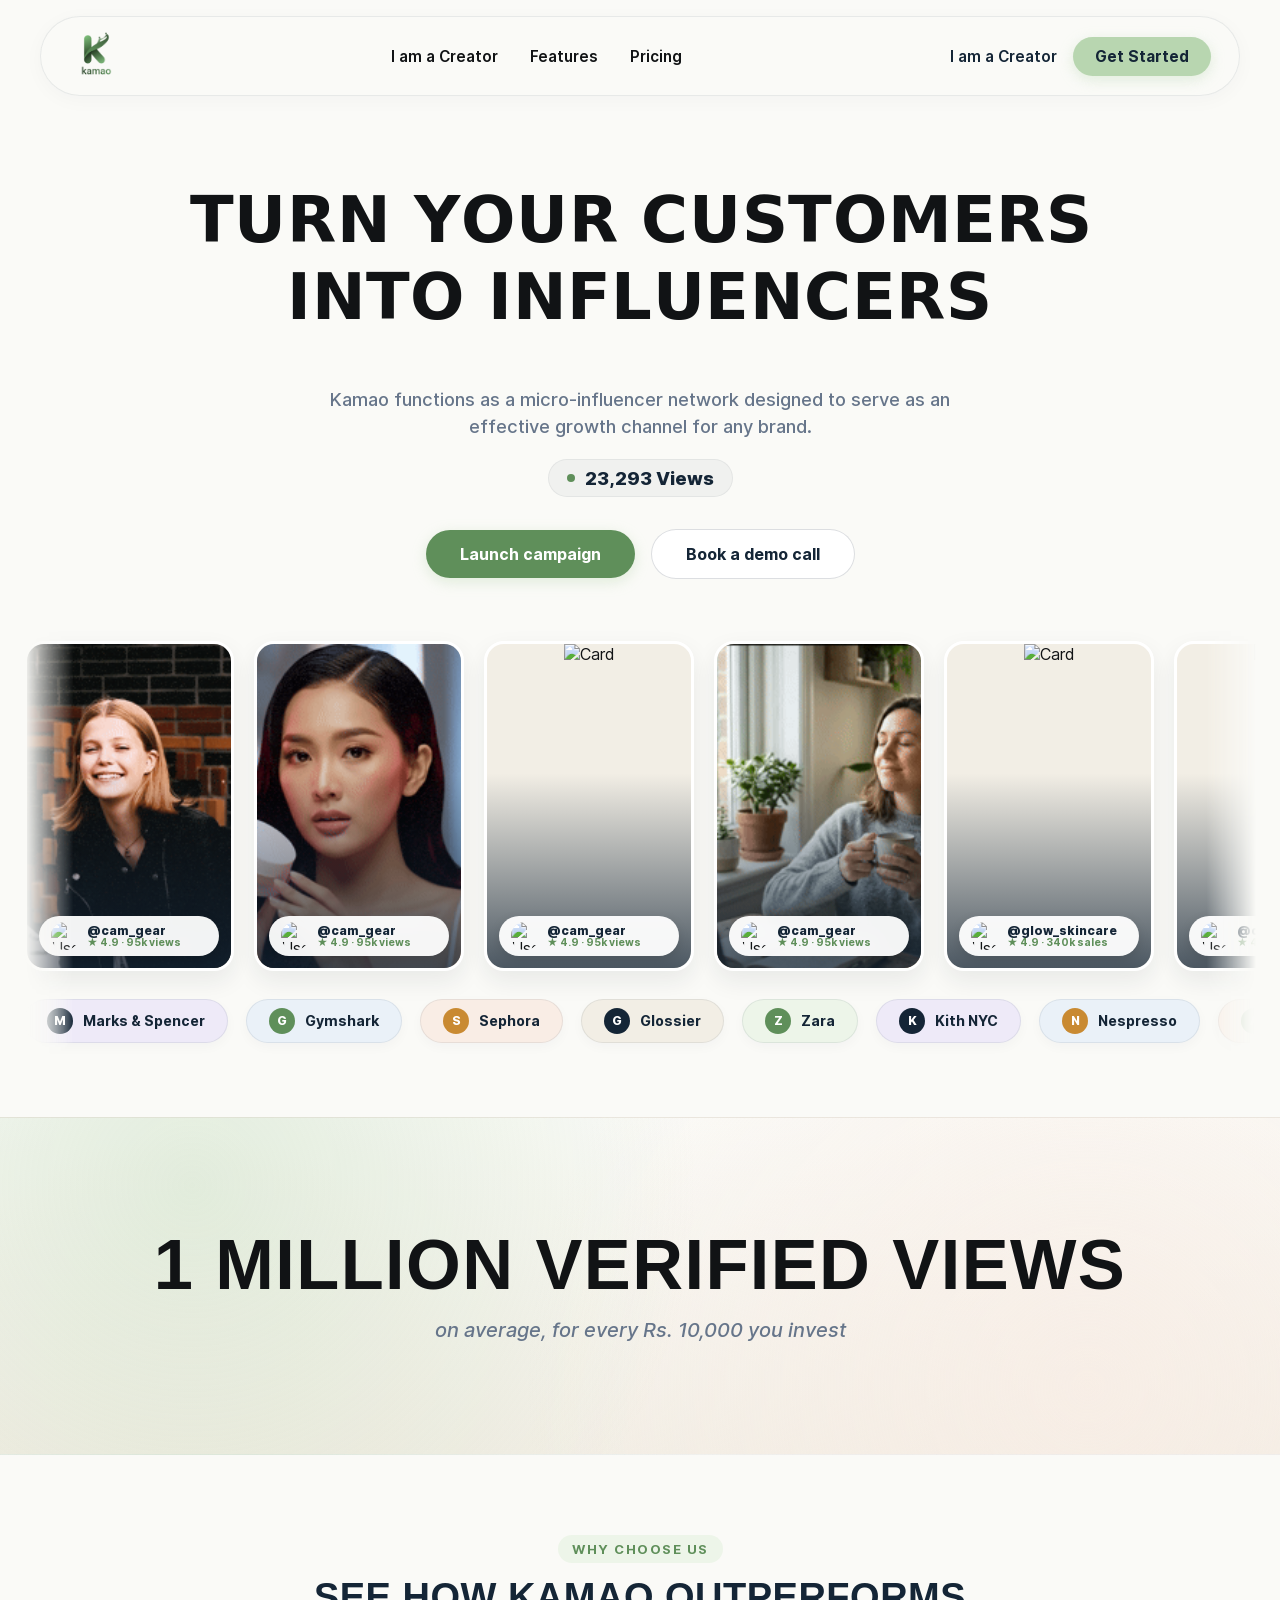
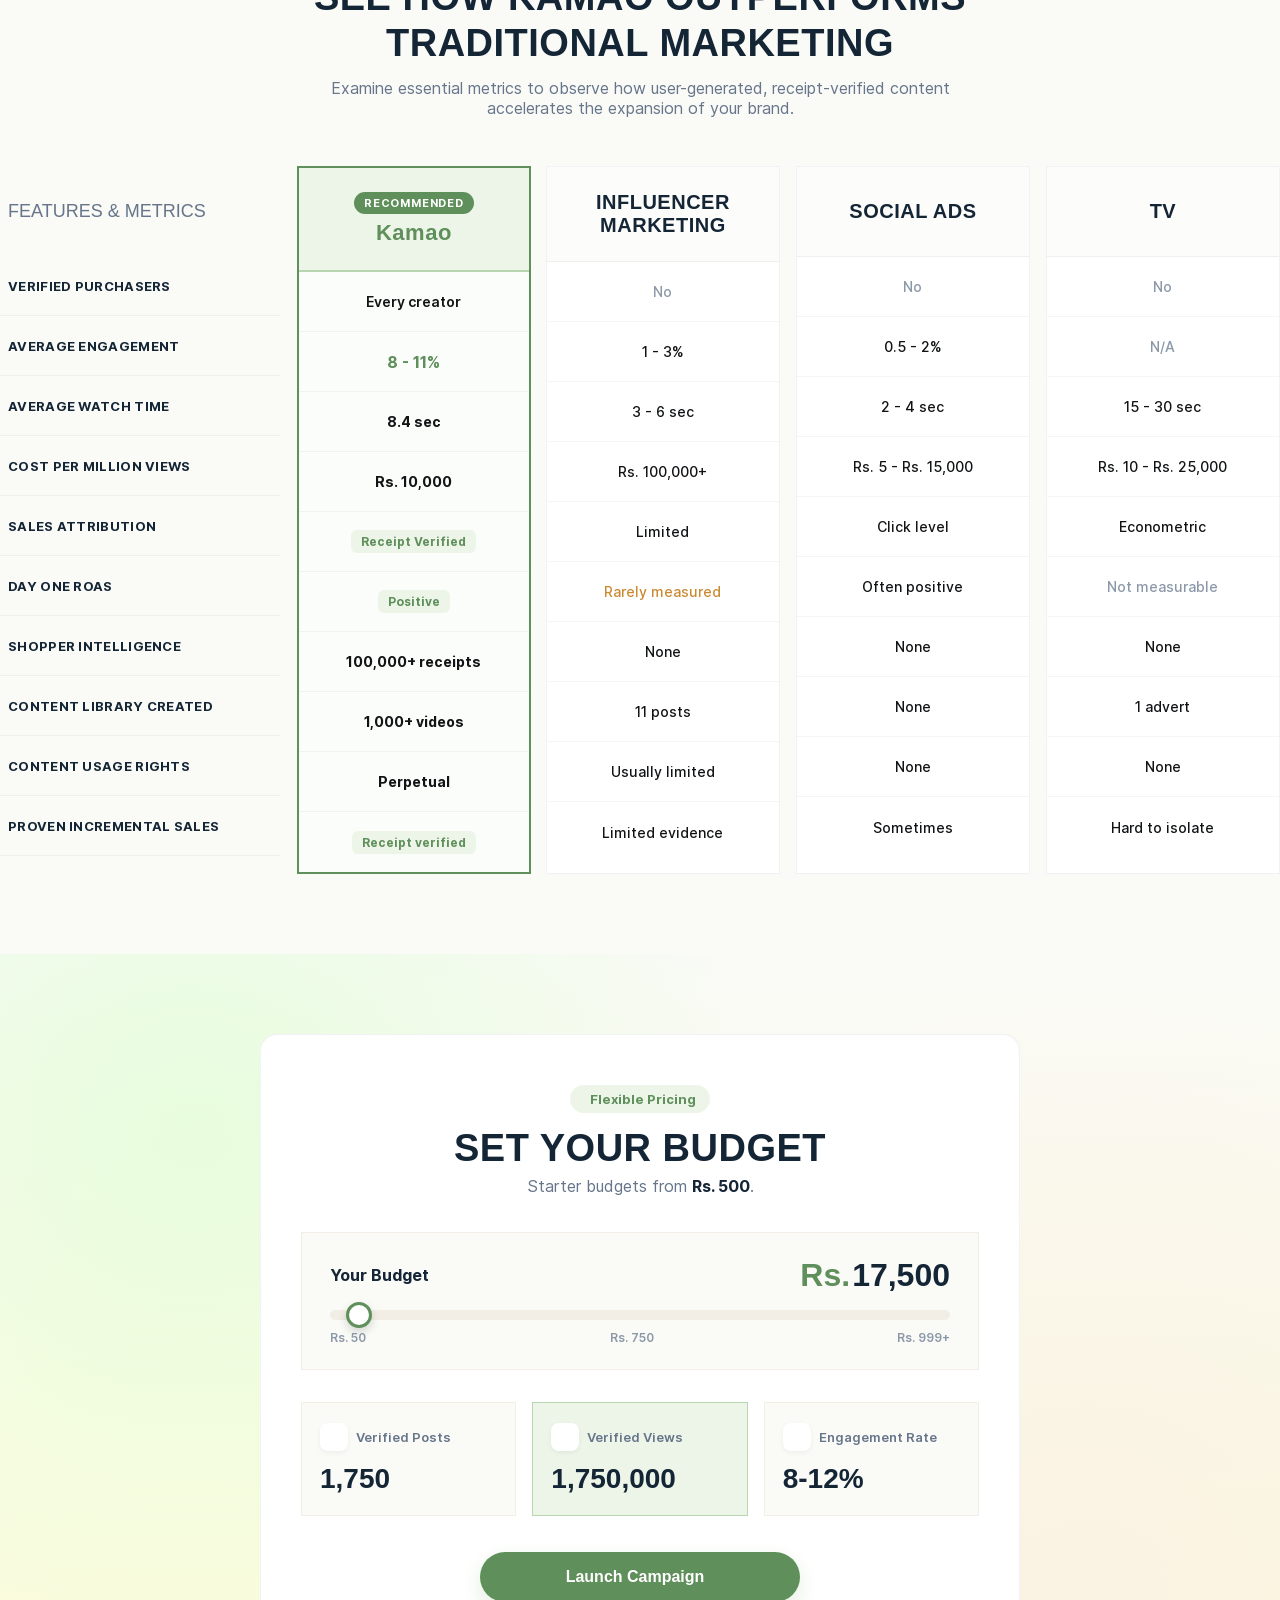
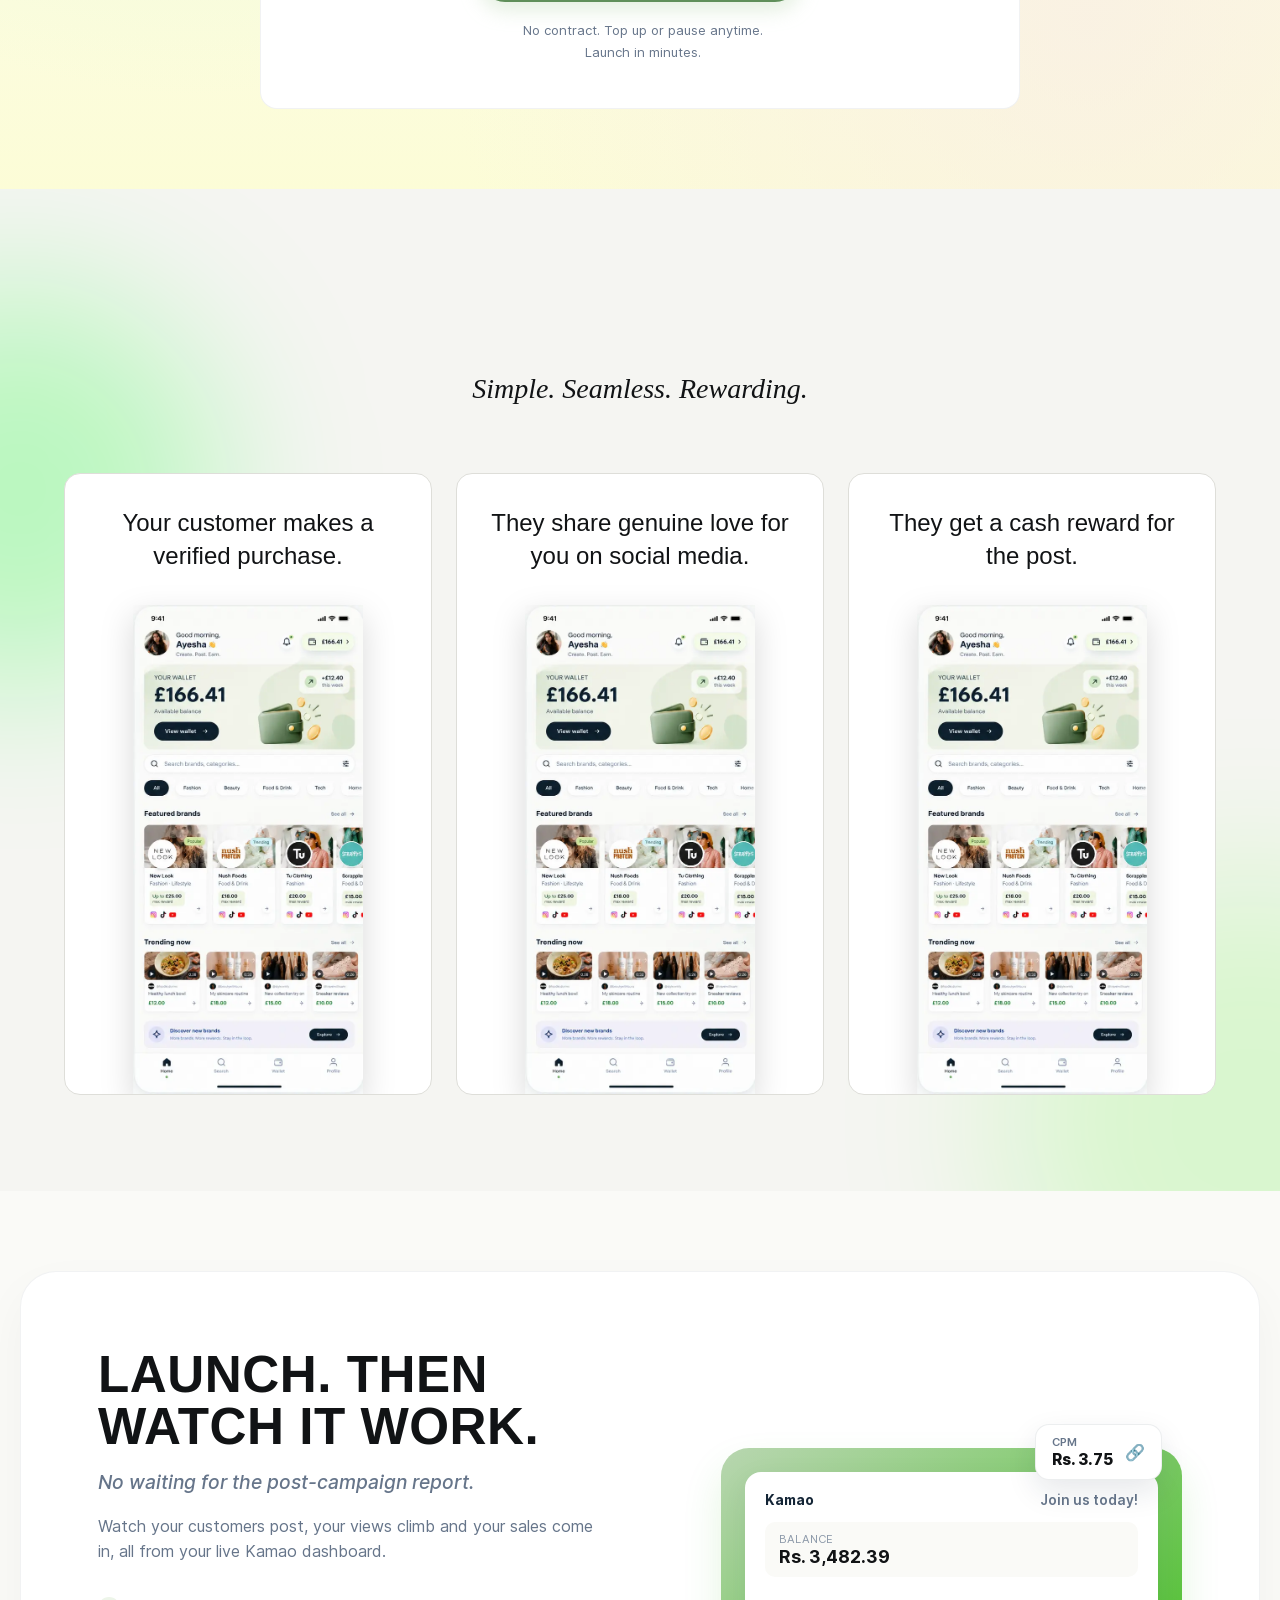
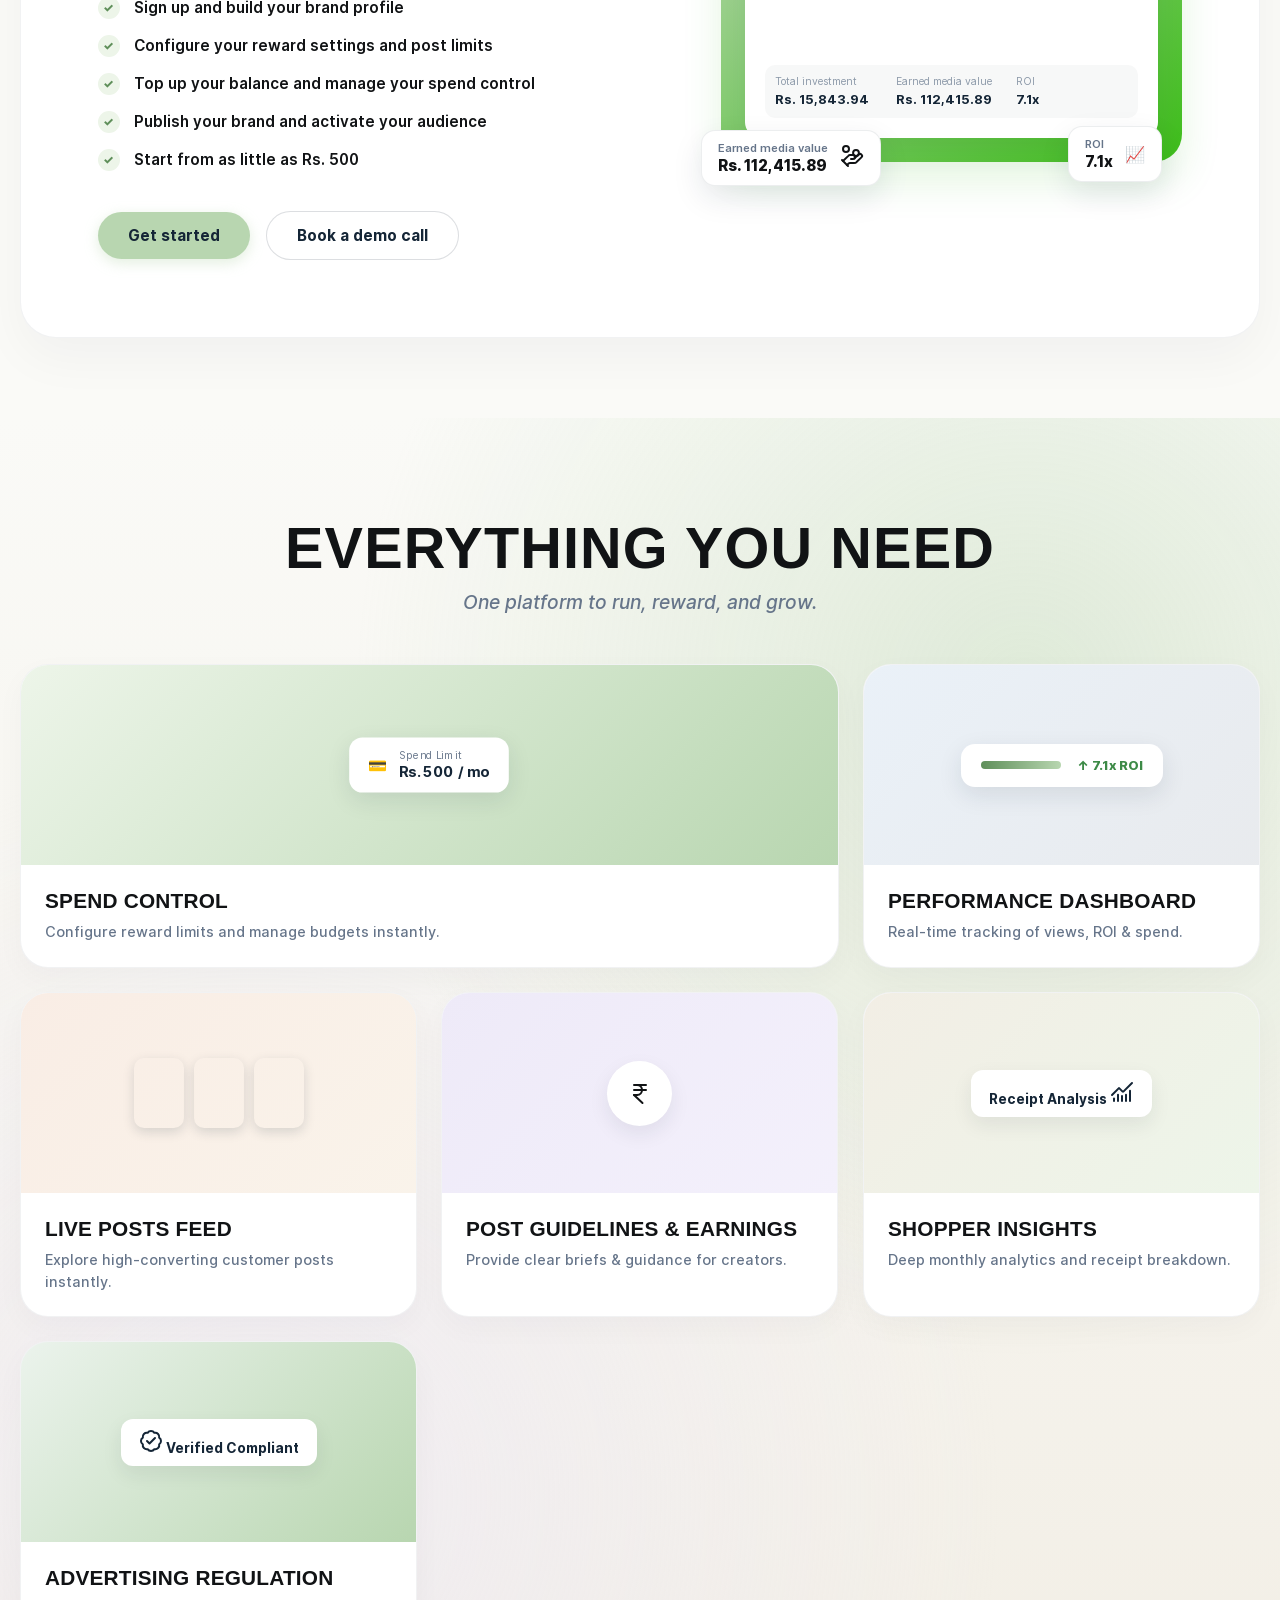
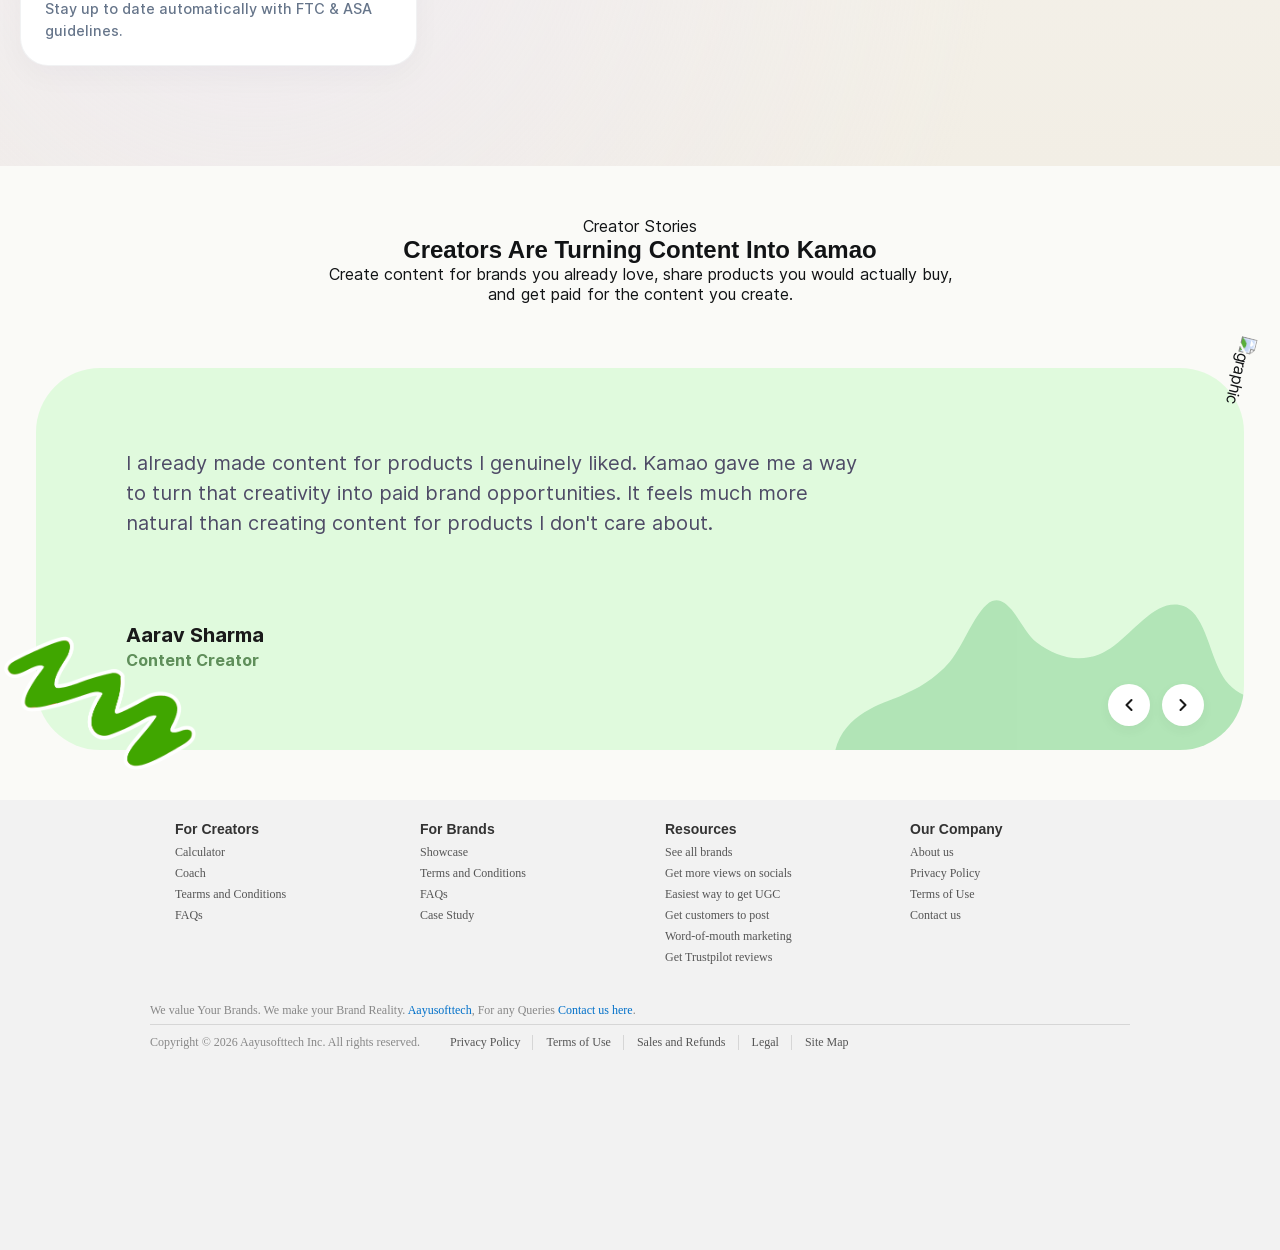
==== commit d82bb540: "changed nav logo" ====
--- a/KamaoLandingPage/index.html
+++ b/KamaoLandingPage/index.html
@@ -28,8 +28,8 @@
   <nav class="navbar" id="navbar">
     <!-- Brand Logo -->
     <a href="./index.html" class="nav-logo">
-      <span class="logo-dot"></span>
-<span class="tracking-in-expand">Kamao</span>
+      <!-- <span class="logo-dot"></span> -->
+        <img src="./assets/kamao_logo.png" height="50px"/>
     </a>
 
     <!-- Desktop Navigation Links -->
--- a/KamaoLandingPage/css/homepage.css
+++ b/KamaoLandingPage/css/homepage.css
@@ -424,15 +424,15 @@
   padding: 10px 24px;
 }
 
+
 /* Logo styling */
-.nav-logo {
-  font-weight: 800;
-  font-size: 1.25rem;
-  color: #142536;
-  text-decoration: none;
-  display: flex;
-  align-items: center;
-  gap: 8px;
+.nav-logo img:hover{
+  transform:scale(1.3);
+}
+
+/* Logo styling */
+.nav-logo img{
+  transition:ease-in-out 0.3s;
 }
 
 .logo-dot {
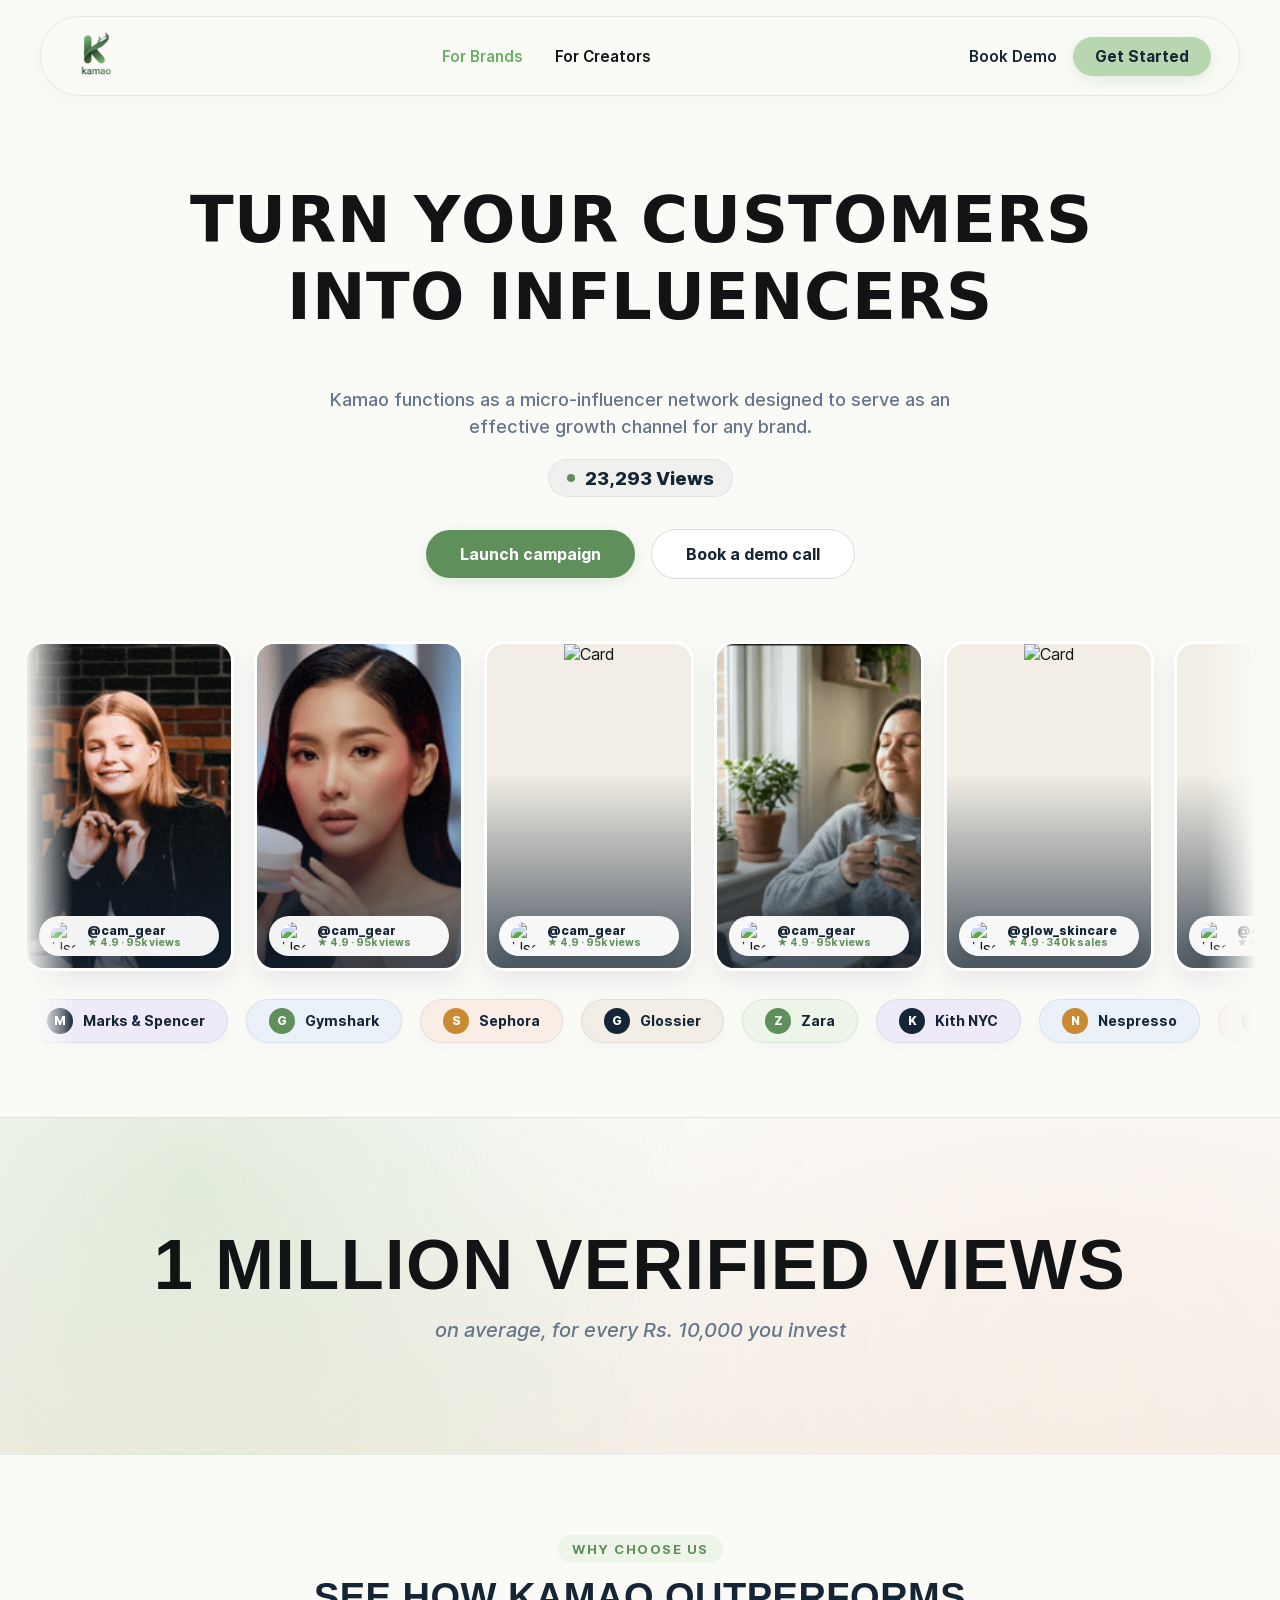
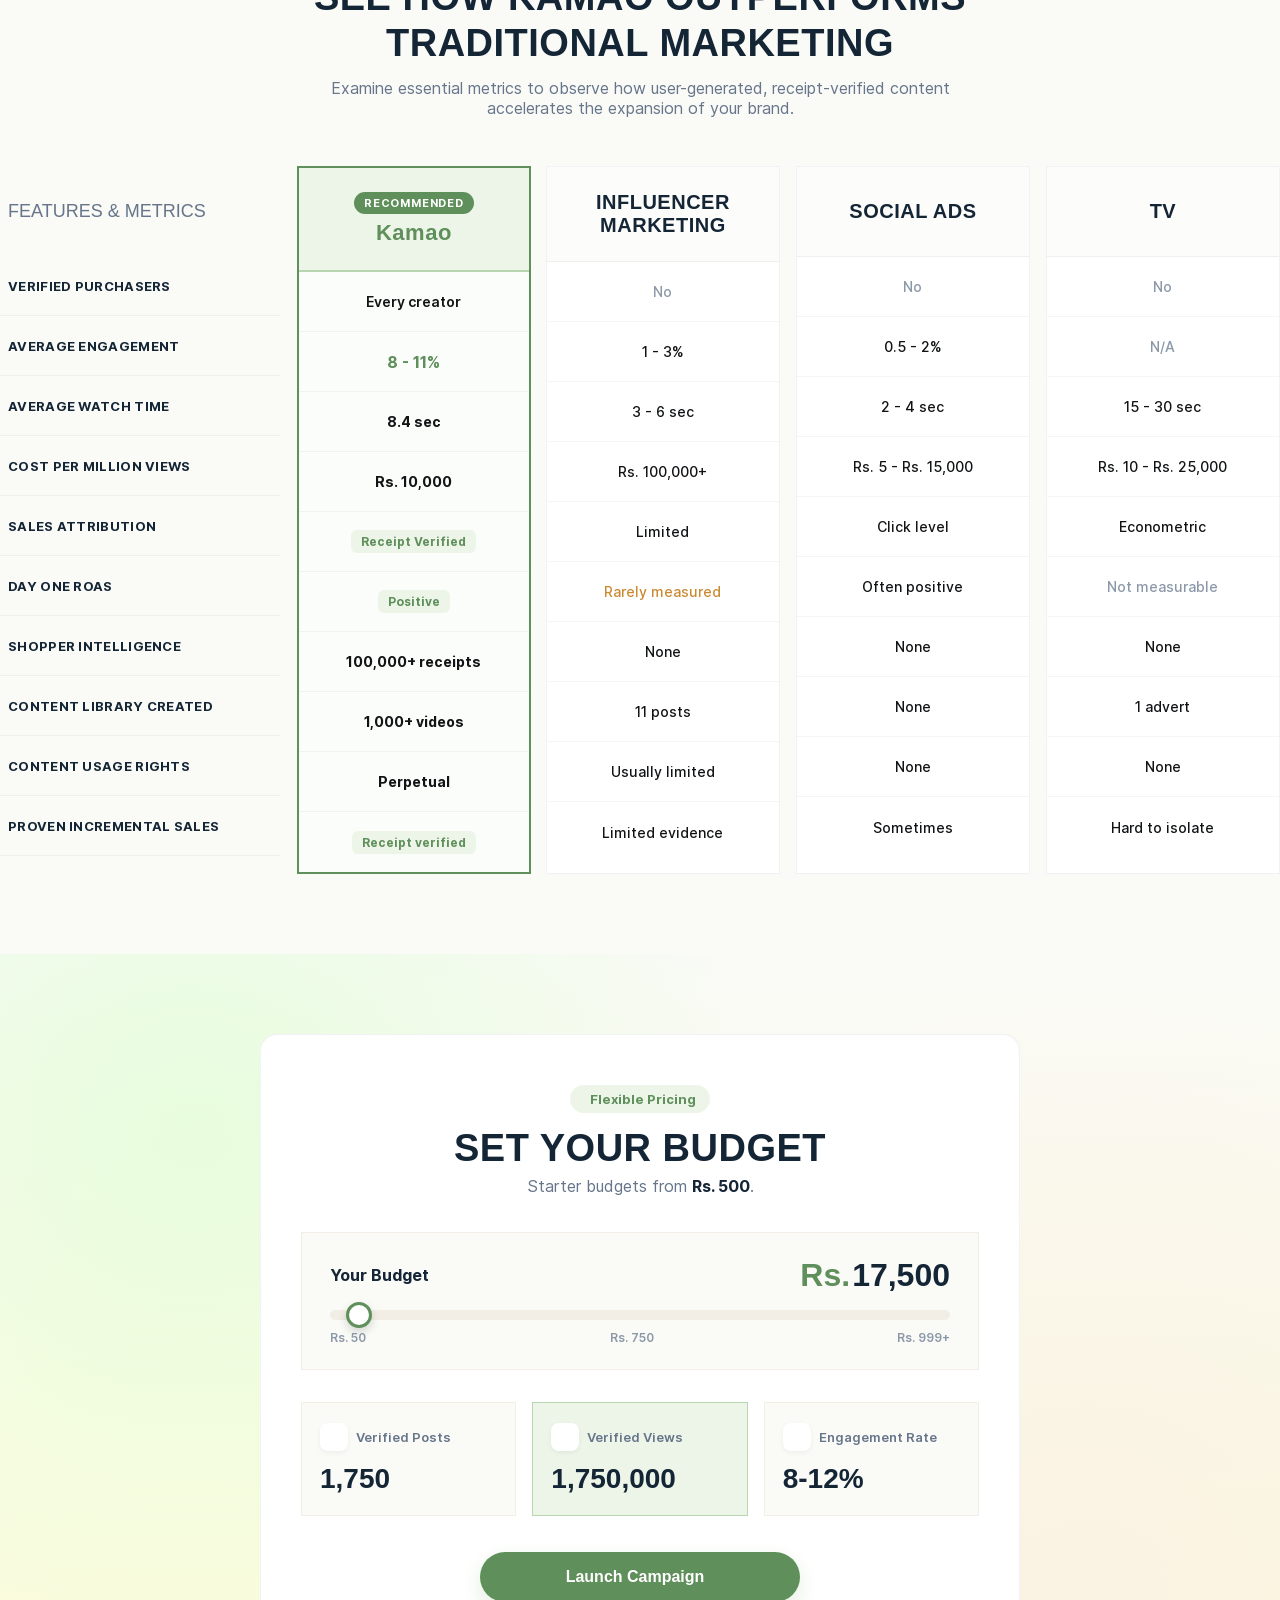
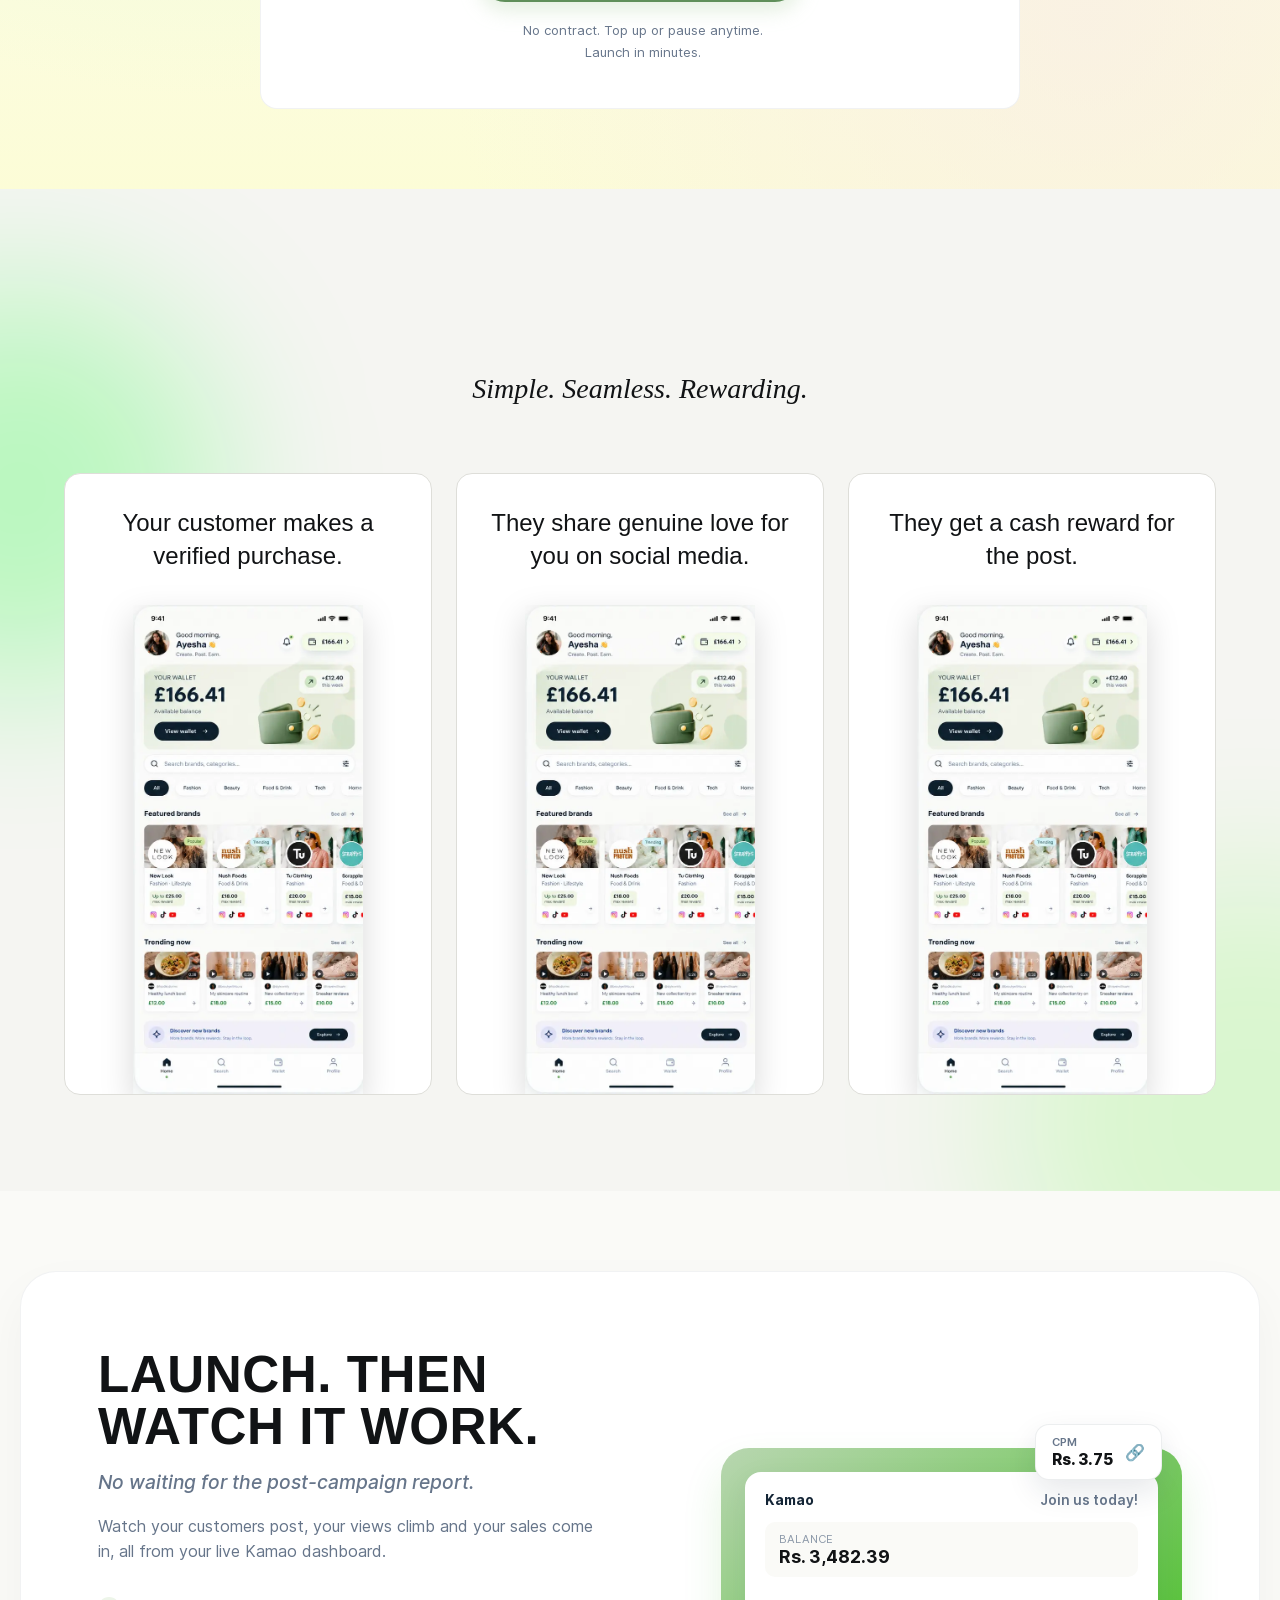
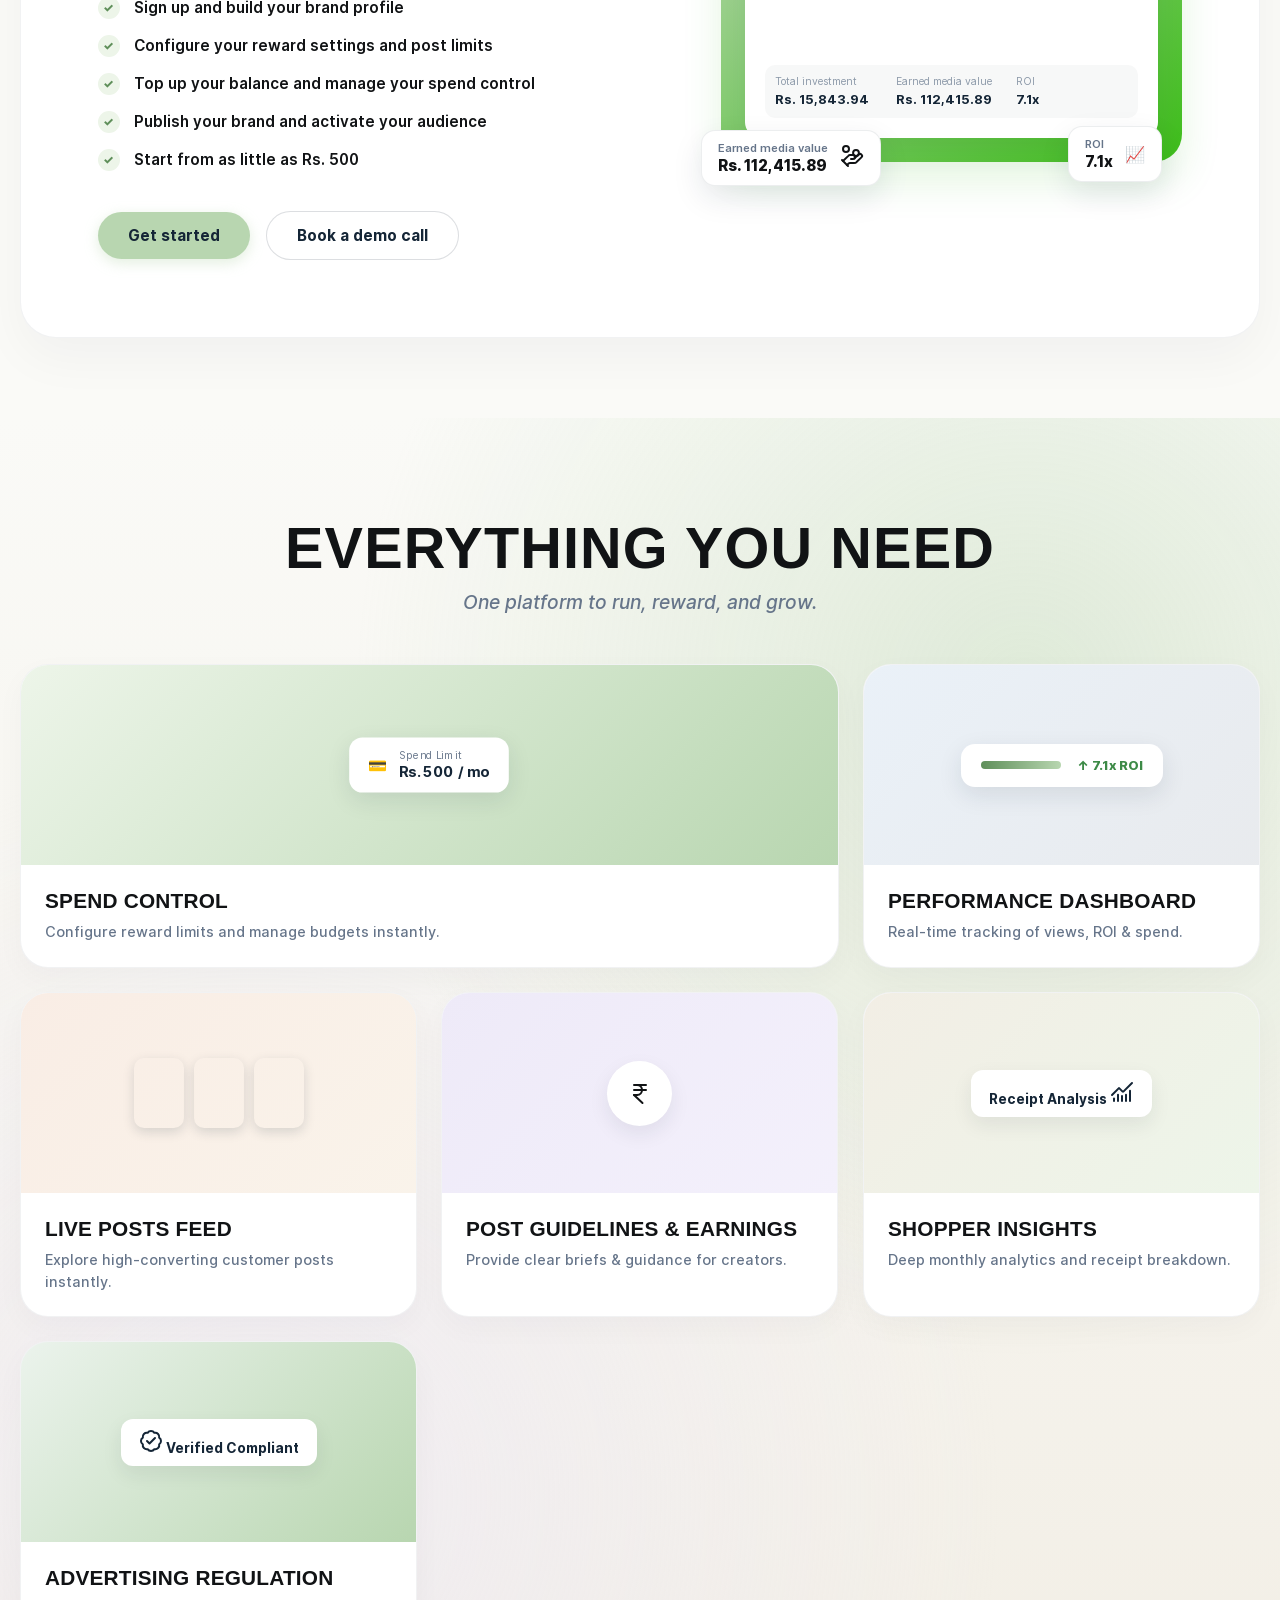
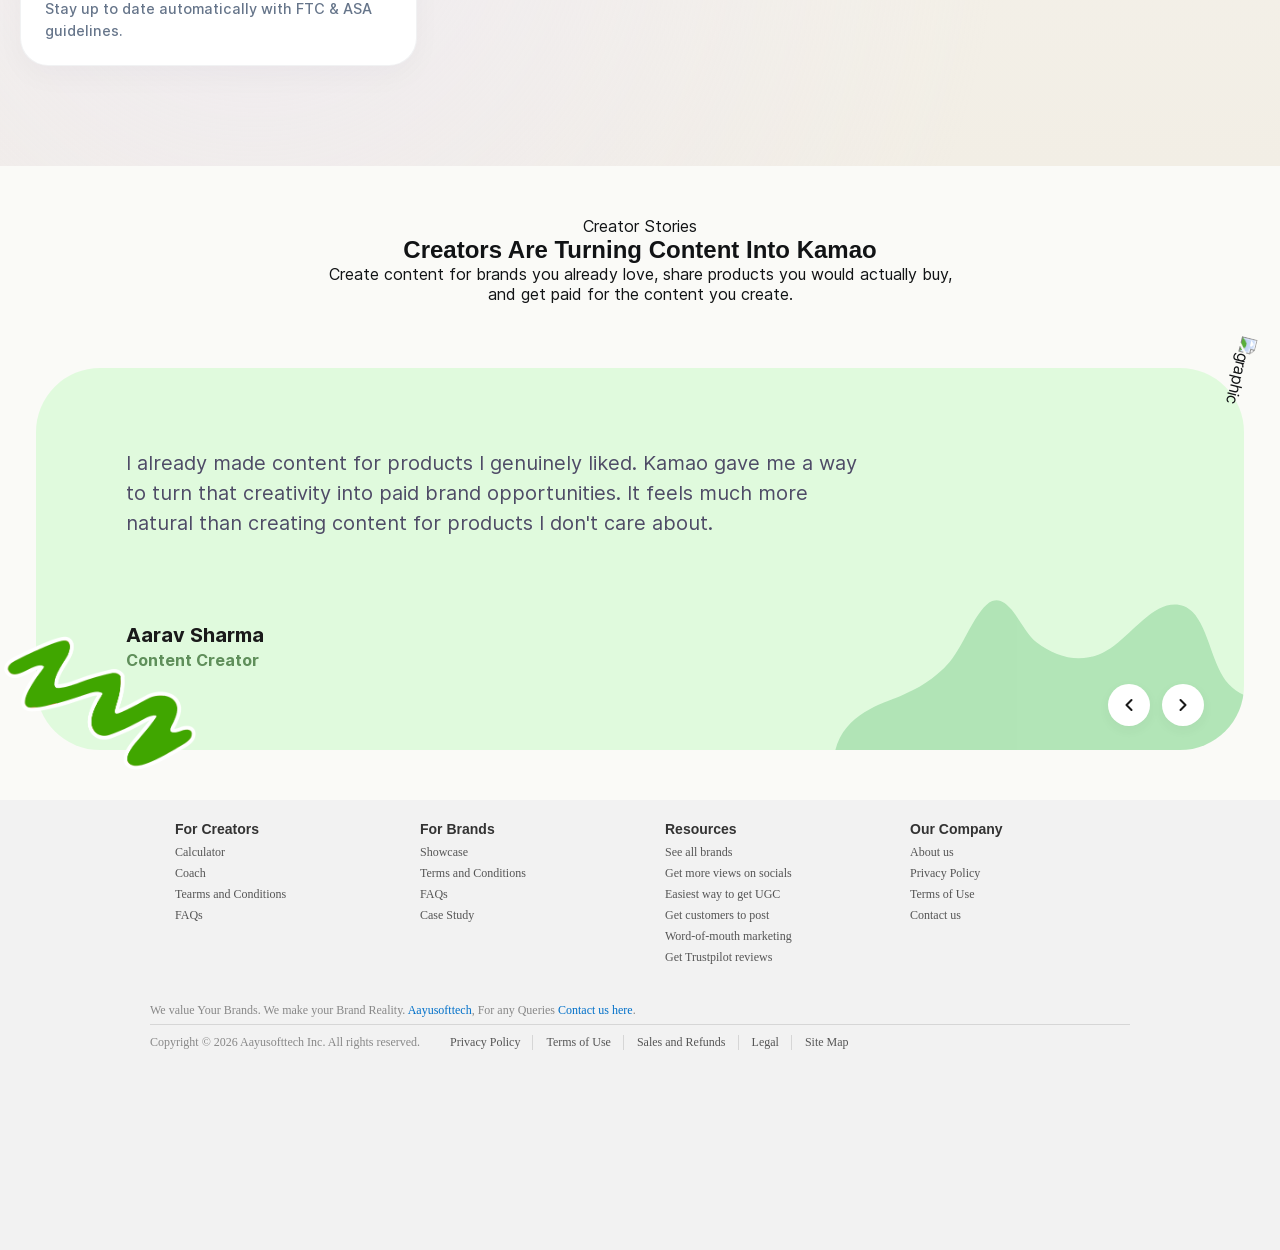
==== commit 9e3834c9: "changed faq and nav" ====
--- a/KamaoLandingPage/index.html
+++ b/KamaoLandingPage/index.html
@@ -34,14 +34,15 @@
 
     <!-- Desktop Navigation Links -->
     <ul class="nav-links">
-      <li><a href="./creator.html">I am a Creator</a></li>
-      <li><a href="#features">Features</a></li>
-      <li><a href="#pricing">Pricing</a></li>
+      <li><a class="active-page" href="./creator.html">For Brands</a></li>
+      <li><a  href="./creator.html">For Creators</a></li>
+      <!-- <li><a href="#features">Features</a></li>
+      <li><a href="#pricing">Pricing</a></li> -->
     </ul>
 
     <!-- Desktop Action Buttons -->
     <div class="nav-actions">
-      <a href="./creator.html" class="btn-text">I am a Creator</a>
+      <a href="./creator.html" class="btn-text">Book Demo</a>
       <a href="#launch" class="btn-primary">Get Started</a>
     </div>
 
--- a/KamaoLandingPage/css/homepage.css
+++ b/KamaoLandingPage/css/homepage.css
@@ -459,6 +459,10 @@
   transition: ease-in-out all 0.3s;
 }
 
+.active-page{
+  color:#6ab162 !important;
+}
+
 .nav-links a:hover {
   color: #5F8F5A;
 }
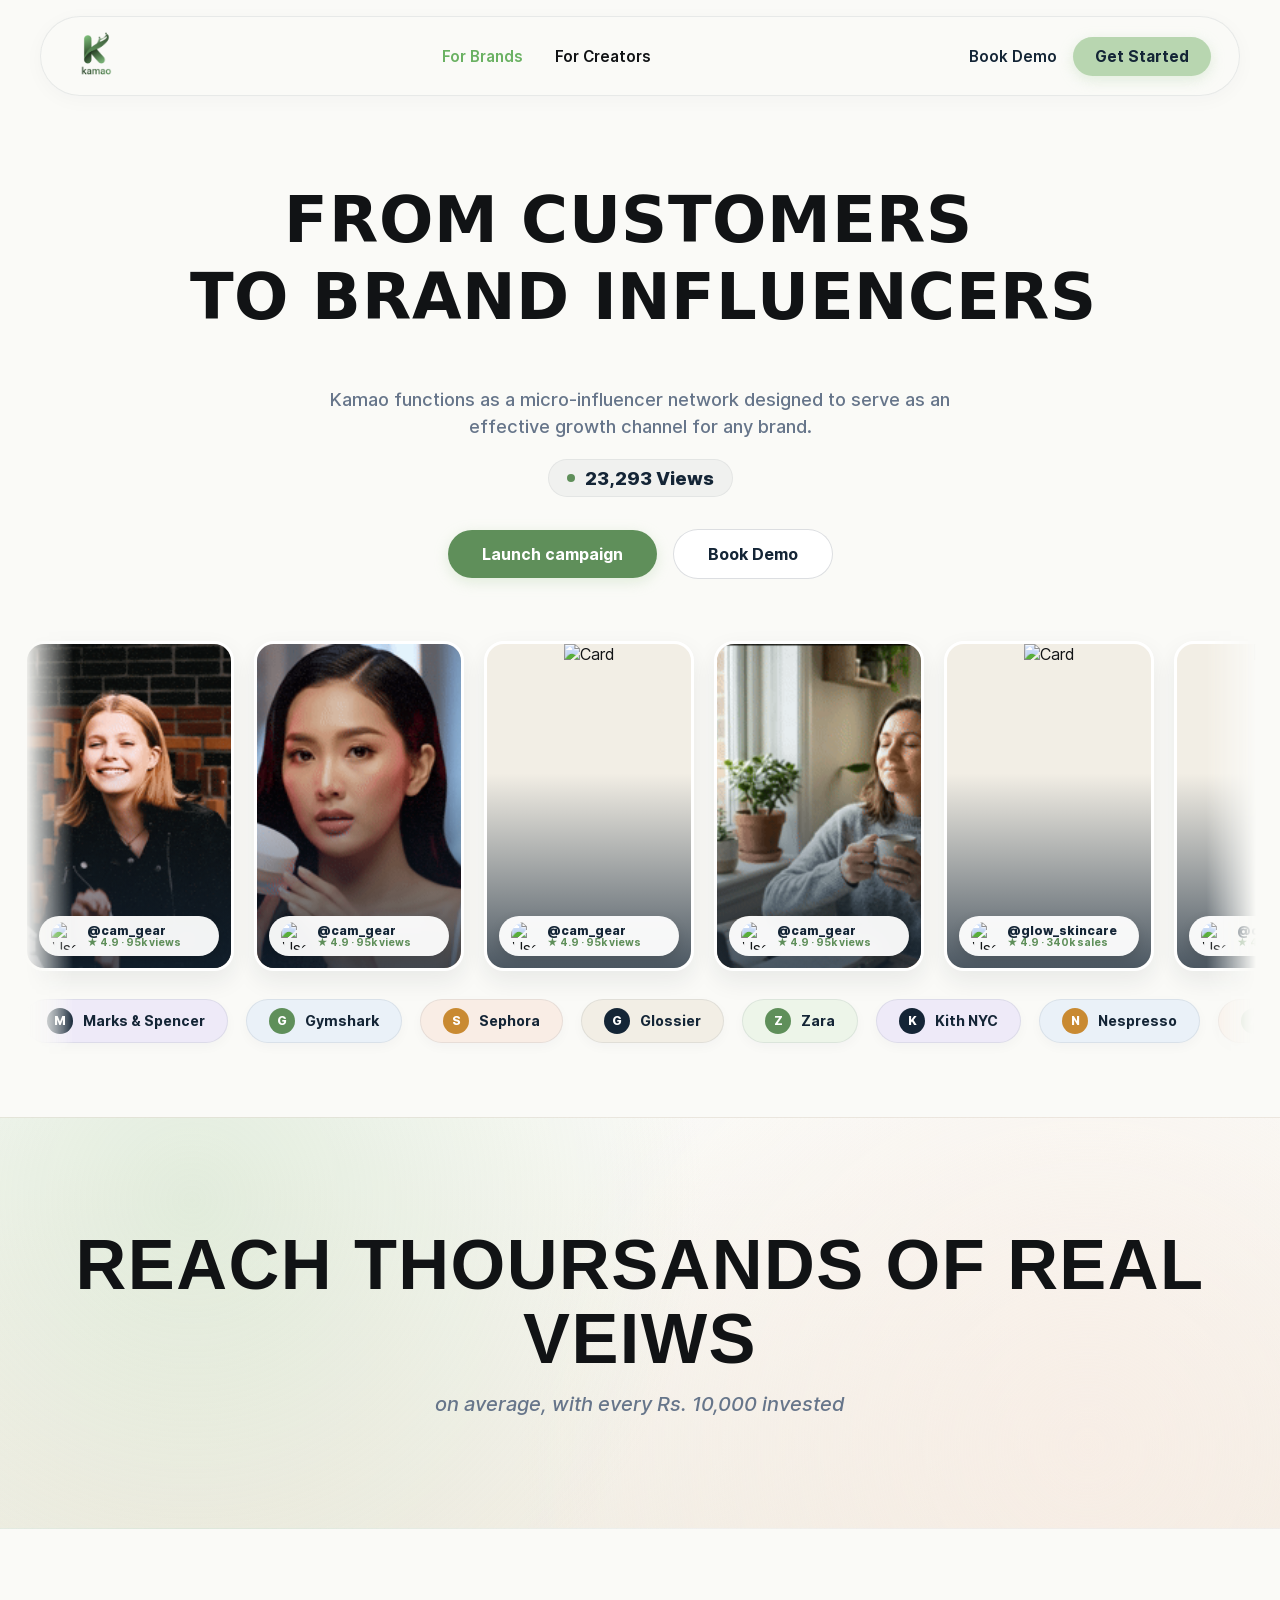
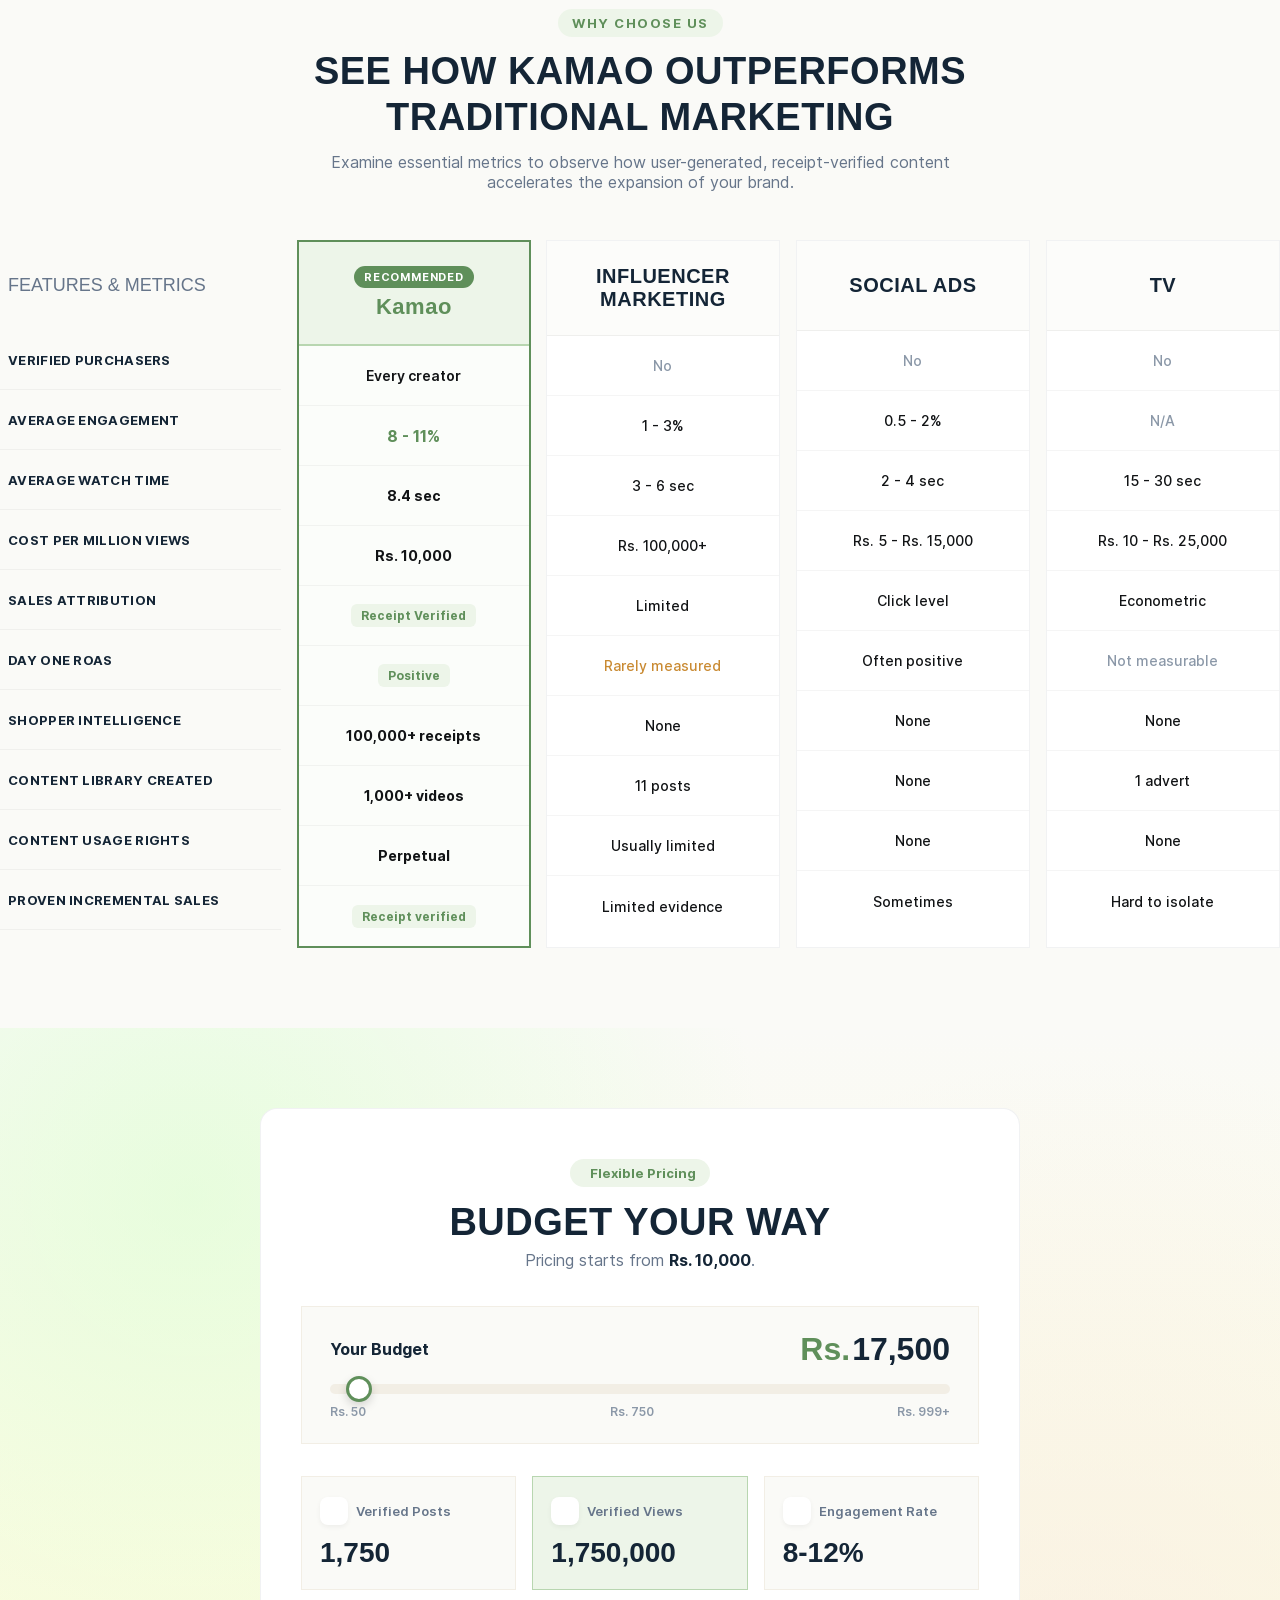
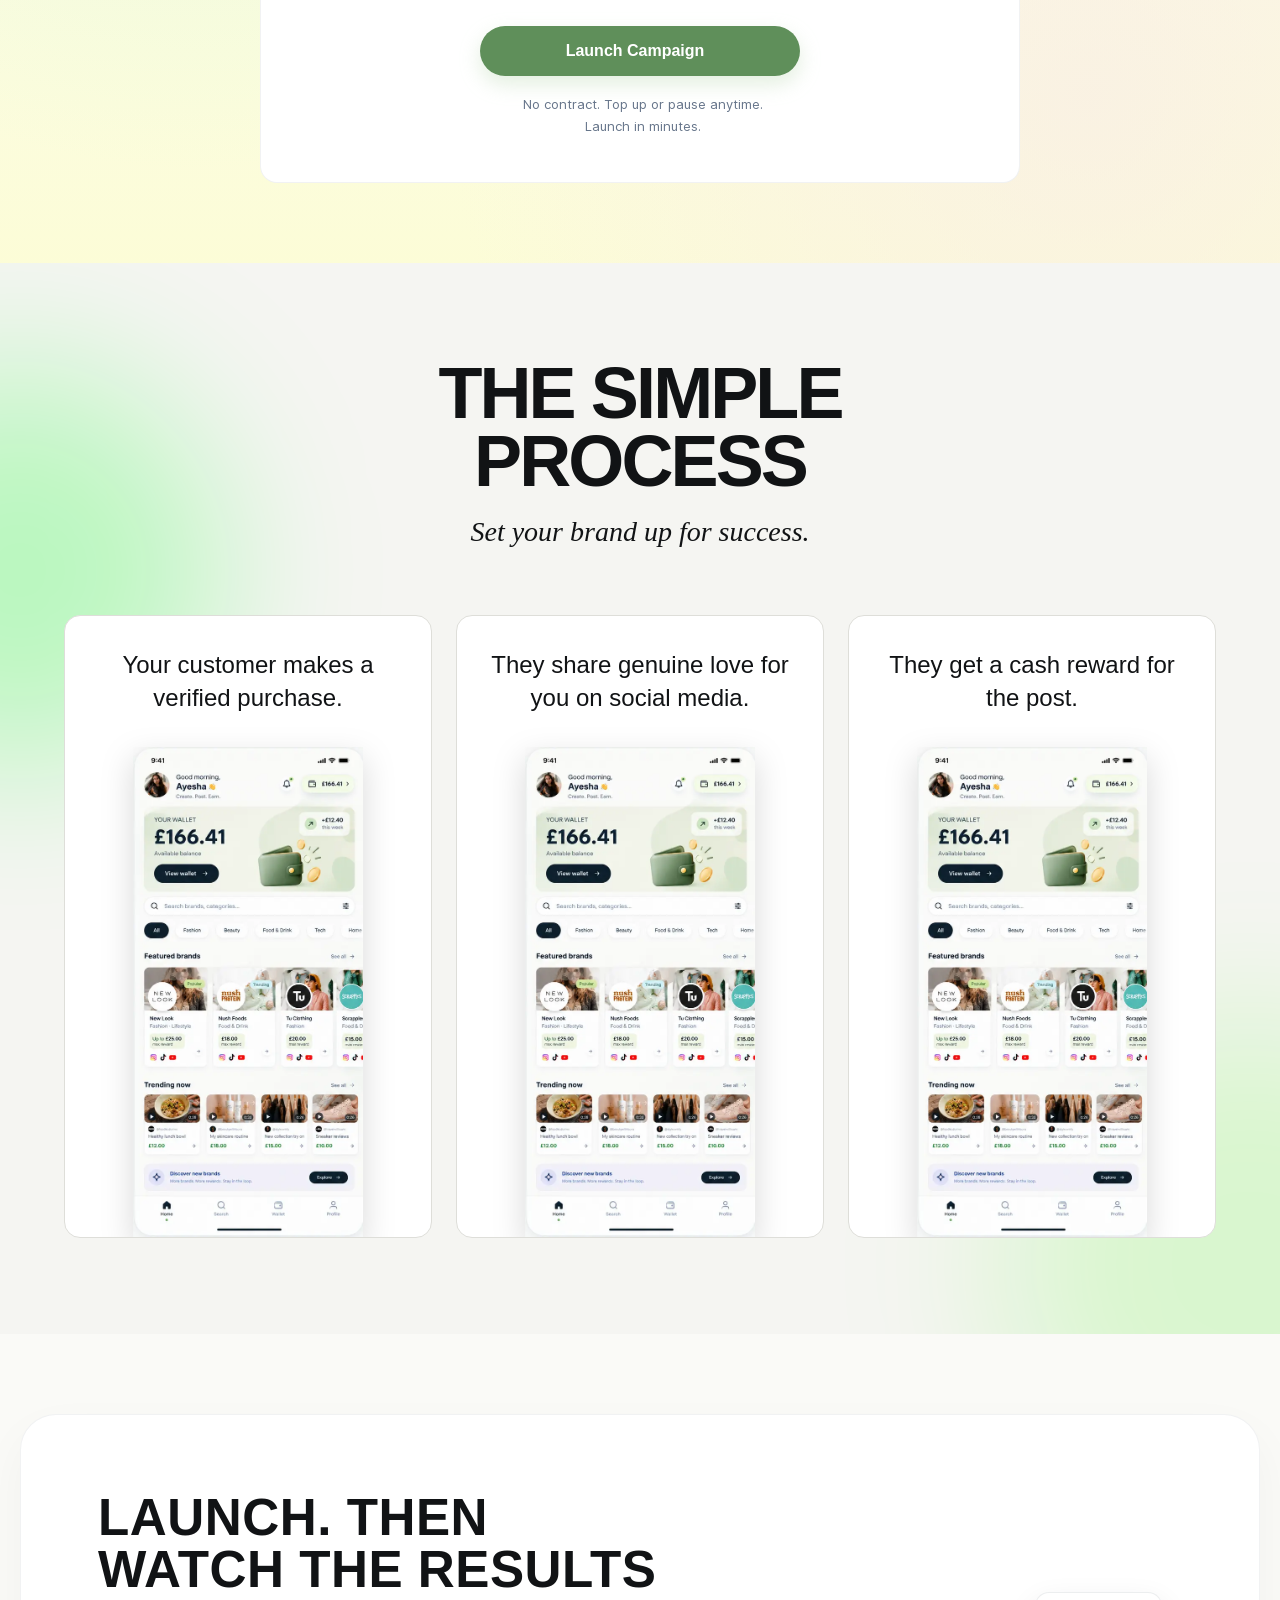
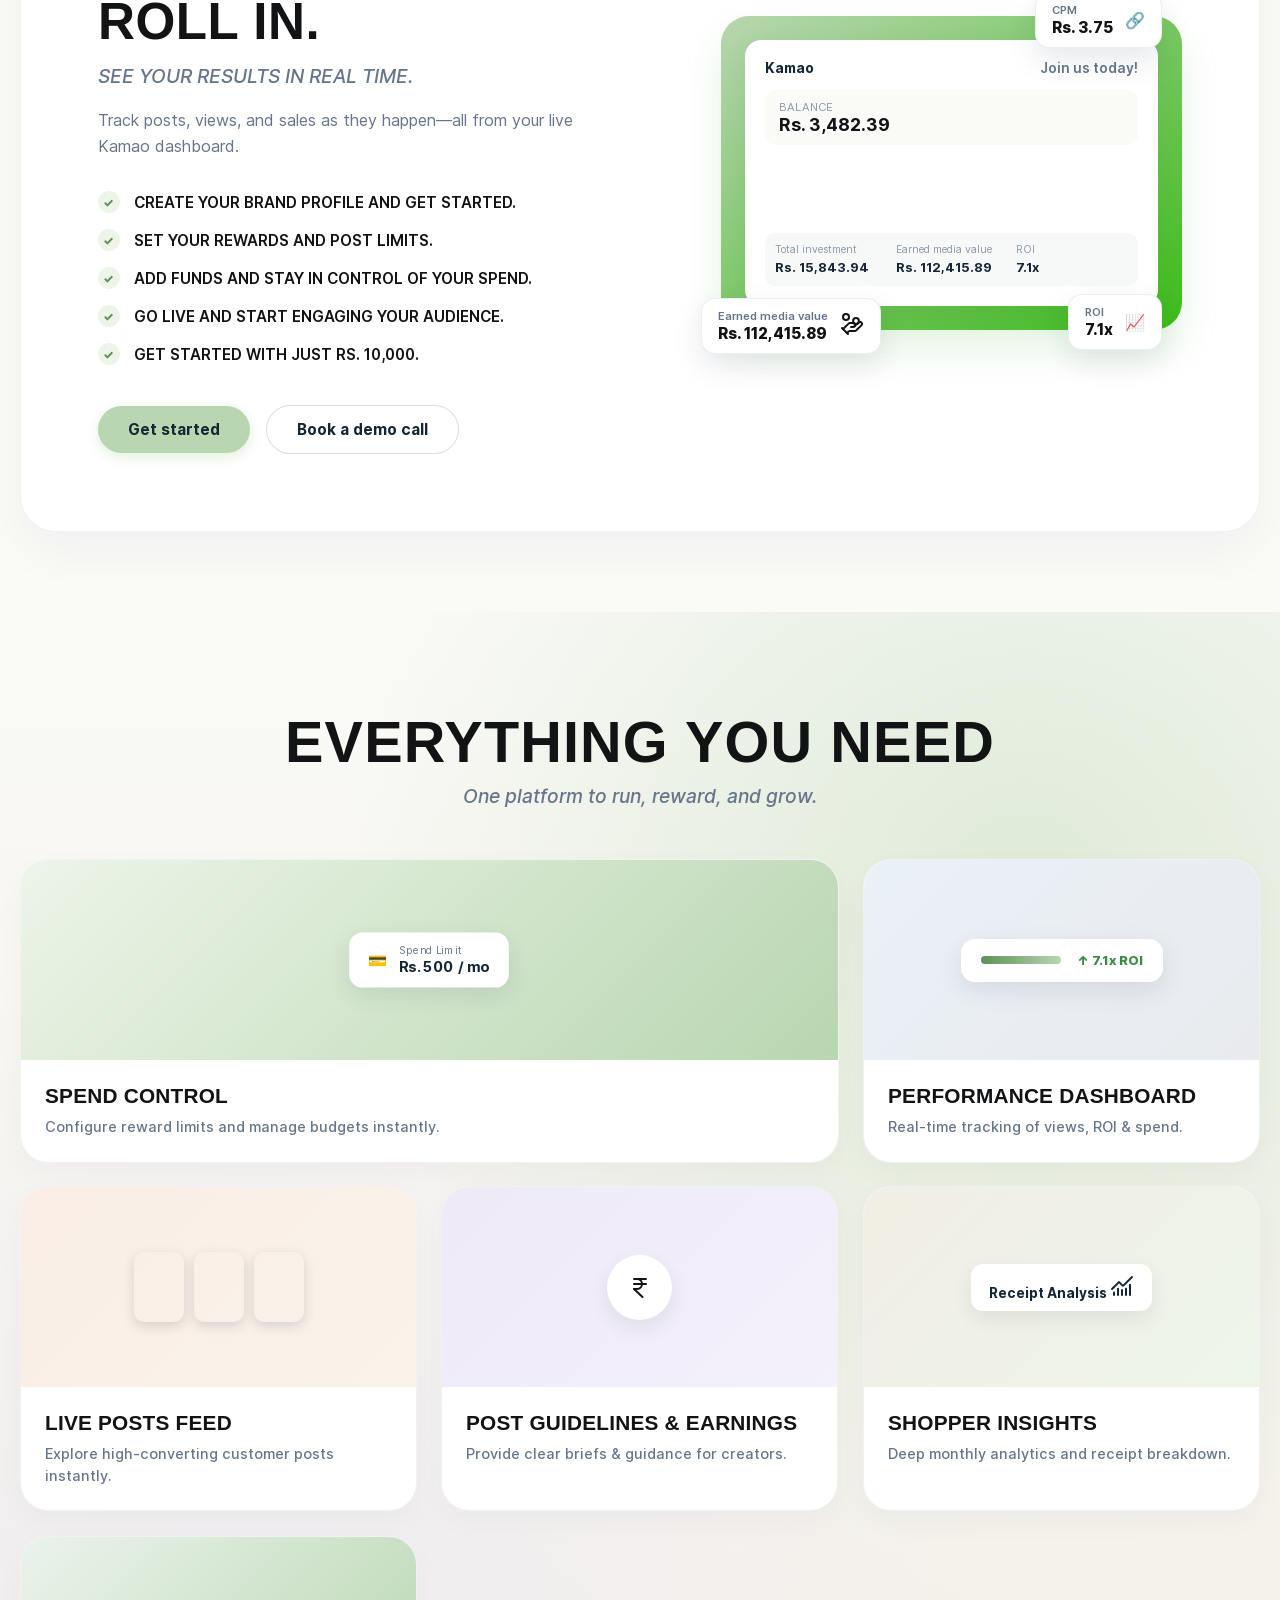
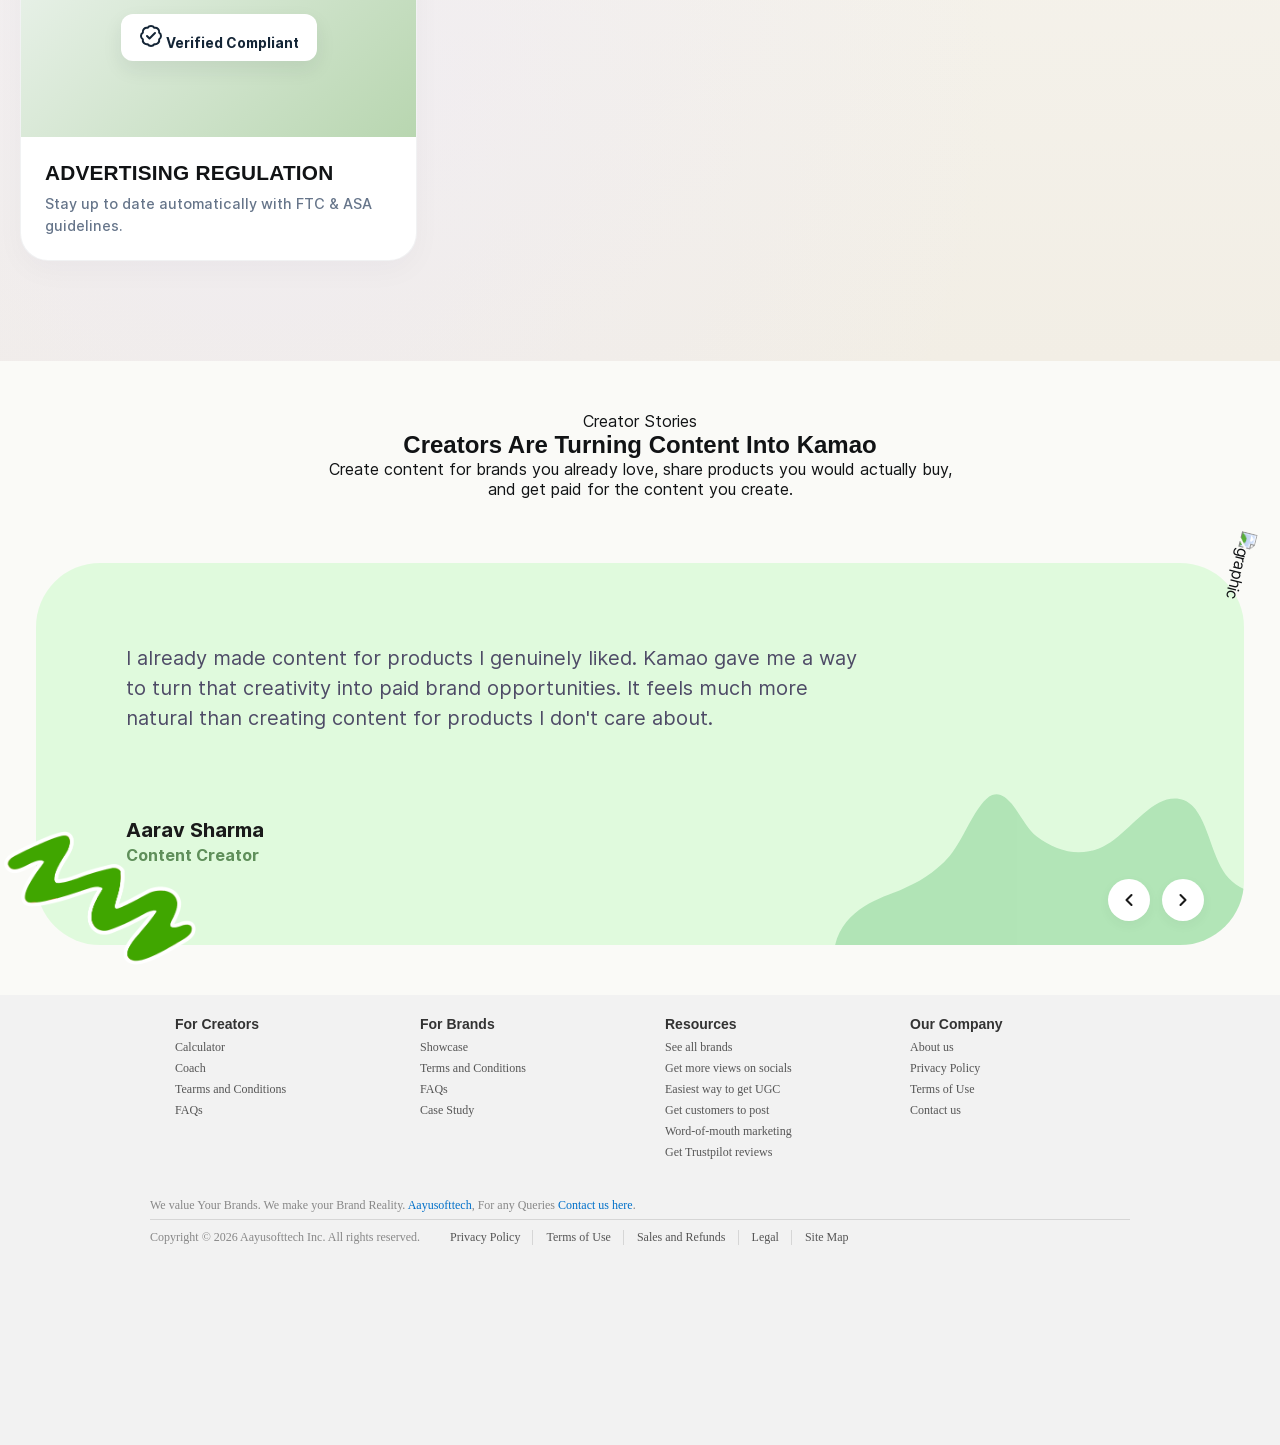
==== commit 51733147: "changed index tiitles" ====
--- a/KamaoLandingPage/index.html
+++ b/KamaoLandingPage/index.html
@@ -5,7 +5,7 @@
 <head>
   <meta charset="UTF-8" />
   <meta name="viewport" content="width=device-width, initial-scale=1.0" />
-  <title>Kama — Turn Customers Into Influencers</title>
+  <title>Kamao — From Customers To Brand Influencers</title>
 
   <!-- Google Fonts: Oswald (Kamao Display Font) & Plus Jakarta Sans -->
   <link rel="preconnect" href="https://fonts.googleapis.com">
@@ -96,7 +96,7 @@
           Launch campaign
         </a>
         <a href="#demo" class="btn btn-outline" style="padding: 14px 34px; font-size: 1rem;">
-          Book a demo call
+          Book Demo
         </a>
       </div>
 
@@ -249,8 +249,8 @@
 <section class="stats-banner">
   <div class="stats-container">
     <div class="stats-content-wrapper">
-      <h2 class="stats-title reveal-item ">1 MILLION VERIFIED VIEWS</h2>
-      <p class="stats-subtitle reveal-item">on average, for every Rs. 10,000 you invest</p>
+      <h2 class="stats-title reveal-item ">REACH THOURSANDS OF REAL VEIWS</h2>
+      <p class="stats-subtitle reveal-item">on average, with every Rs. 10,000 invested</p>
     </div>
   </div>
 </section>
@@ -379,8 +379,8 @@
         <div class="badge-pill reveal-item">
           <i data-lucide="zap"></i> Flexible Pricing
         </div>
-        <h2 class="title reveal-item">SET YOUR BUDGET</h2>
-        <p class="subtitle reveal-item">Starter budgets from <strong>Rs. 500</strong>.</p>
+        <h2 class="title reveal-item">BUDGET YOUR WAY</h2>
+        <p class="subtitle reveal-item">Pricing starts from <strong>Rs. 10,000</strong>.</p>
       </div>
 
       <!-- Slider Input Section -->
@@ -478,8 +478,8 @@
         <div class="workflow-container">
 
             <div class="workflow-heading">
-                <h2 class="reveal-item">How it works</h2>
-                <p class="reveal-item">Simple. Seamless. Rewarding.</p>
+                <h2 class="reveal-item">The Simple Process</h2>
+                <p class="reveal-item">Set your brand up for success.</p>
             </div>
 
             <div class="workflow-grid">
@@ -516,32 +516,32 @@
       
       <!-- LEFT CONTENT COLUMN -->
       <div class="launch-content">
-        <h2 class="launch-title reveal-item">LAUNCH. THEN WATCH IT WORK.</h2>
-        <p class="launch-subtitle reveal-item">No waiting for the post-campaign report.</p>
+        <h2 class="launch-title reveal-item">LAUNCH. THEN WATCH THE RESULTS ROLL IN.</h2>
+        <p class="launch-subtitle reveal-item">SEE YOUR RESULTS IN REAL TIME.</p>
         <p class="launch-desc">
-          Watch your customers post, your views climb and your sales come in, all from your live Kamao dashboard.
+          Track posts, views, and sales as they happen—all from your live Kamao dashboard.
         </p>
 
         <ul class="launch-checklist">
           <li>
             <span class="check-icon-circle">✓</span>
-            <span>Sign up and build your brand profile</span>
+            <span>CREATE YOUR BRAND PROFILE AND GET STARTED.</span>
           </li>
           <li>
             <span class="check-icon-circle">✓</span>
-            <span>Configure your reward settings and post limits</span>
+            <span> SET YOUR REWARDS AND POST LIMITS.</span>
           </li>
           <li>
             <span class="check-icon-circle">✓</span>
-            <span>Top up your balance and manage your spend control</span>
+            <span>ADD FUNDS AND STAY IN CONTROL OF YOUR SPEND.</span>
           </li>
           <li>
             <span class="check-icon-circle">✓</span>
-            <span>Publish your brand and activate your audience</span>
+            <span>GO LIVE AND START ENGAGING YOUR AUDIENCE.</span>
           </li>
           <li>
             <span class="check-icon-circle">✓</span>
-            <span>Start from as little as Rs. 500</span>
+            <span> GET STARTED WITH JUST RS. 10,000.</span>
           </li>
         </ul>
 
@@ -1231,8 +1231,8 @@
 
     // HERO SECTION TEXT ANIMATION 
         const rows = [
-            "TURN YOUR CUSTOMERS",
-            "INTO INFLUENCERS"
+            "FROM CUSTOMERS ",
+            "TO BRAND INFLUENCERS"
 
         ];
 
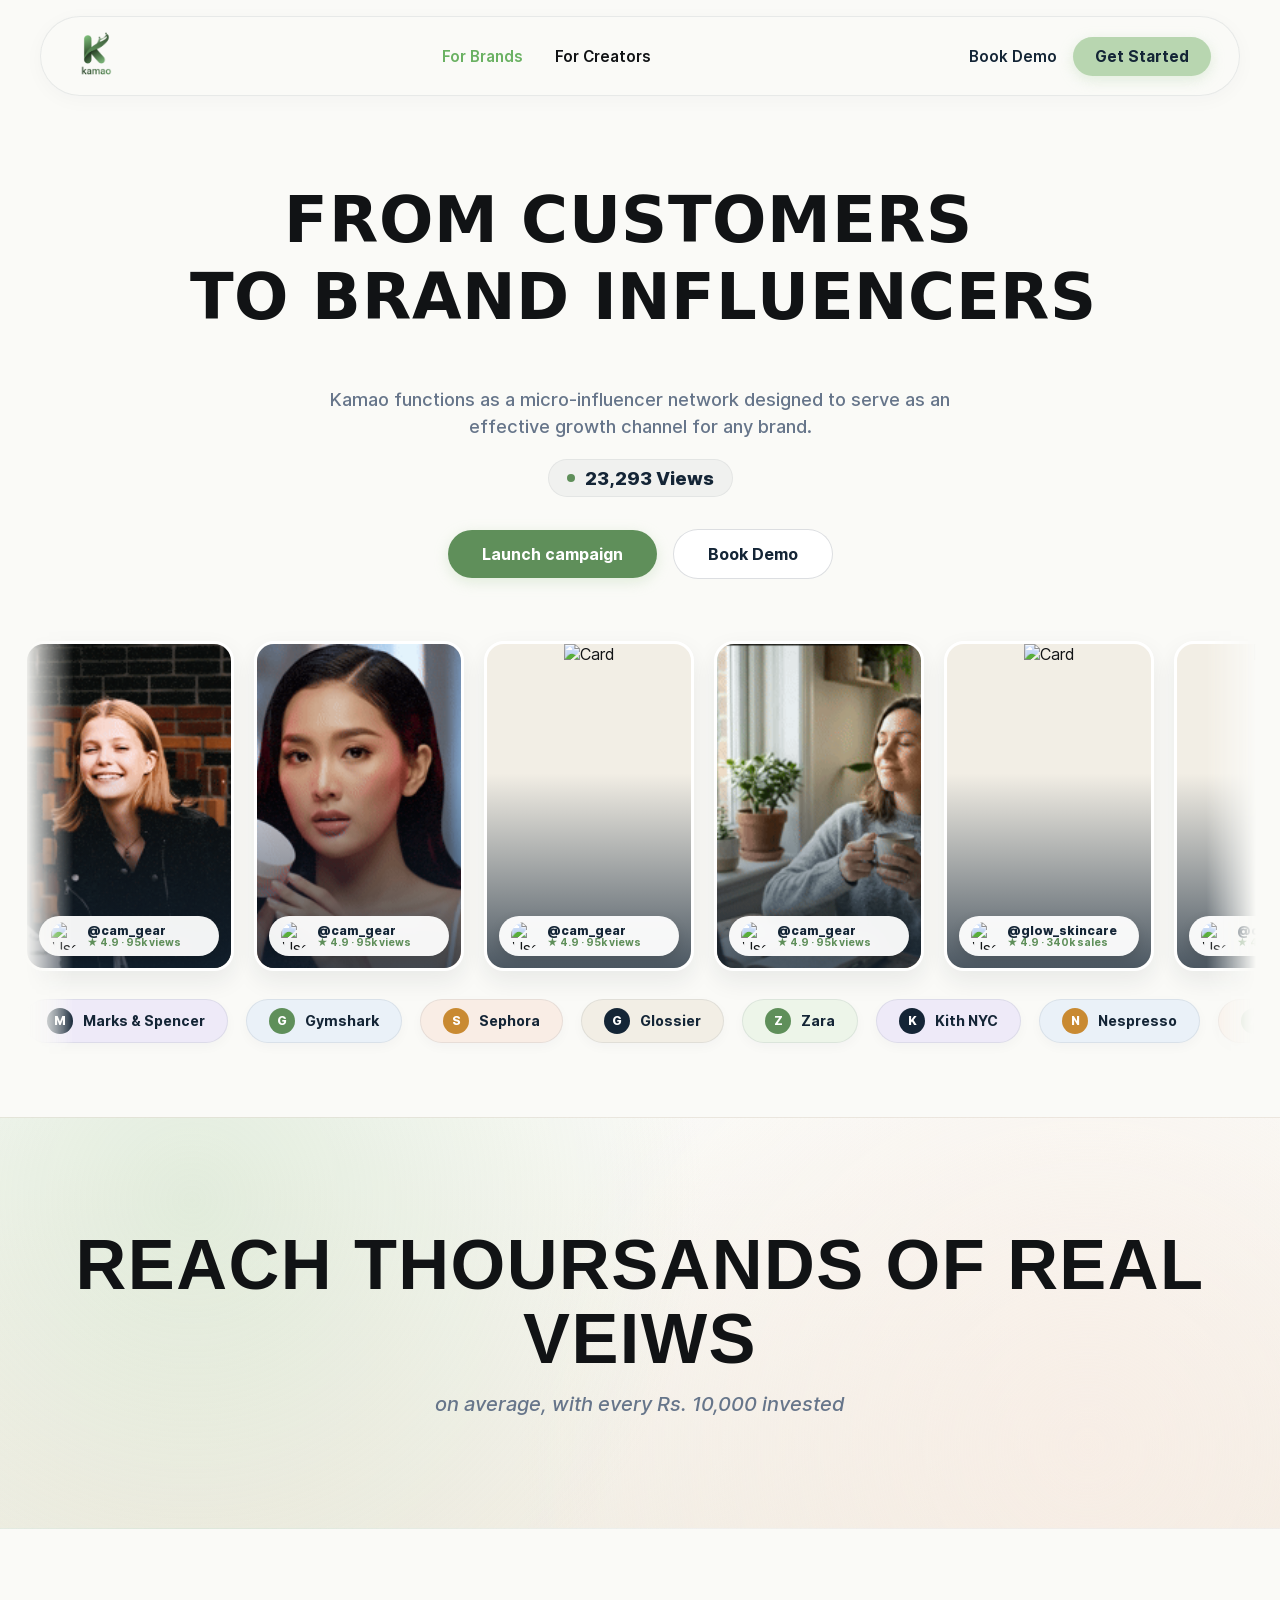
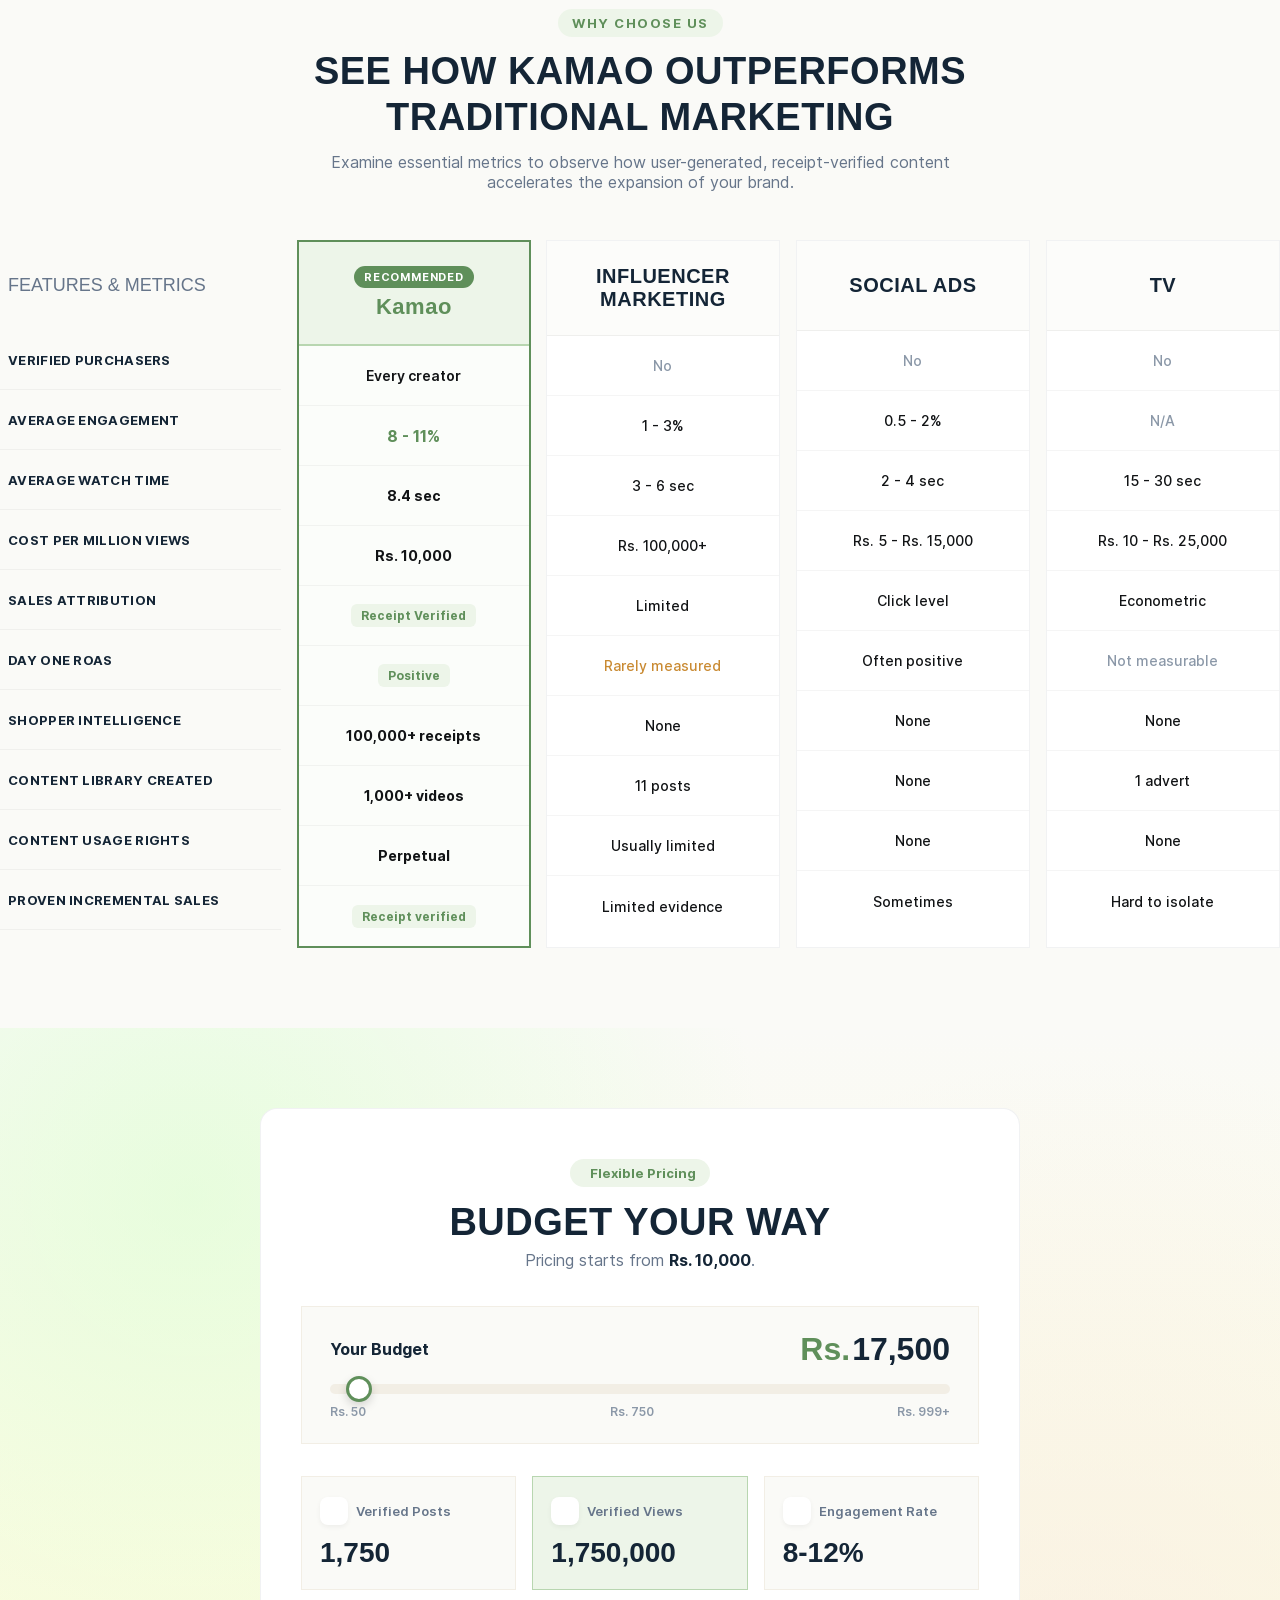
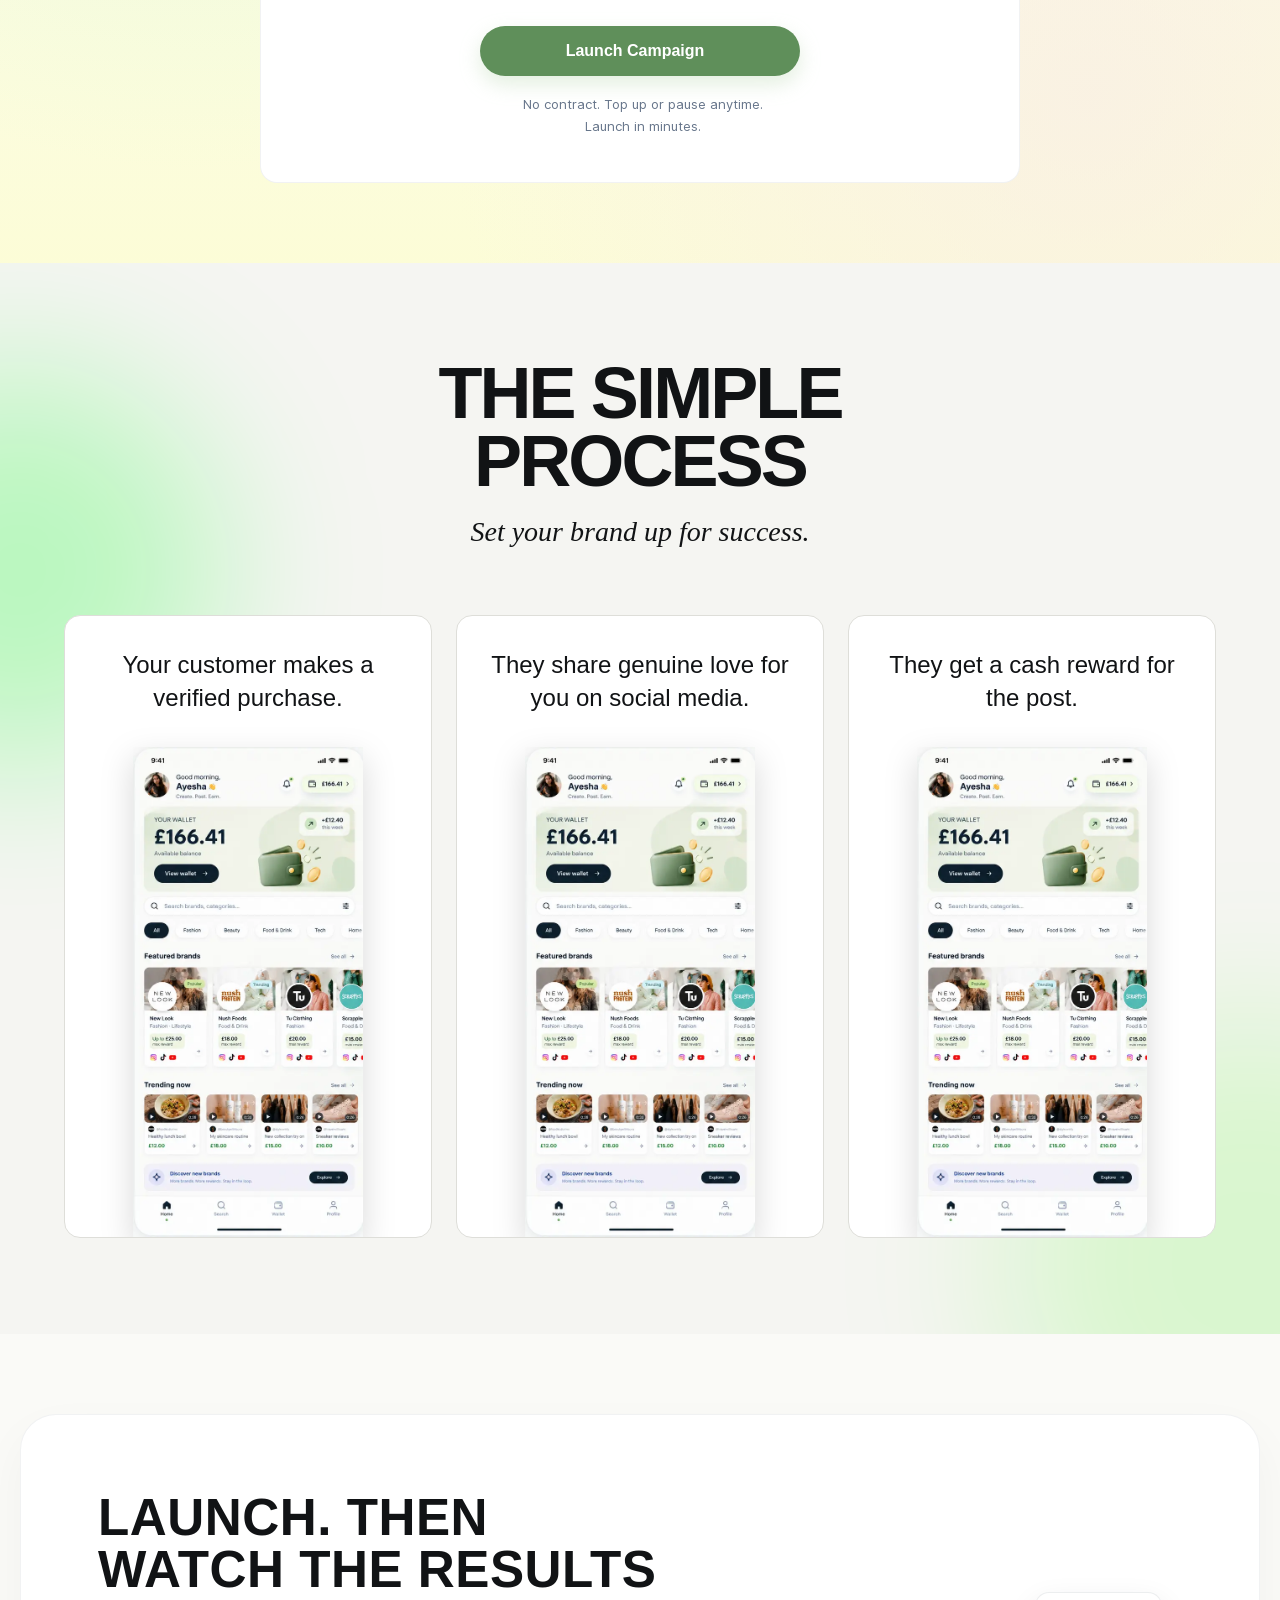
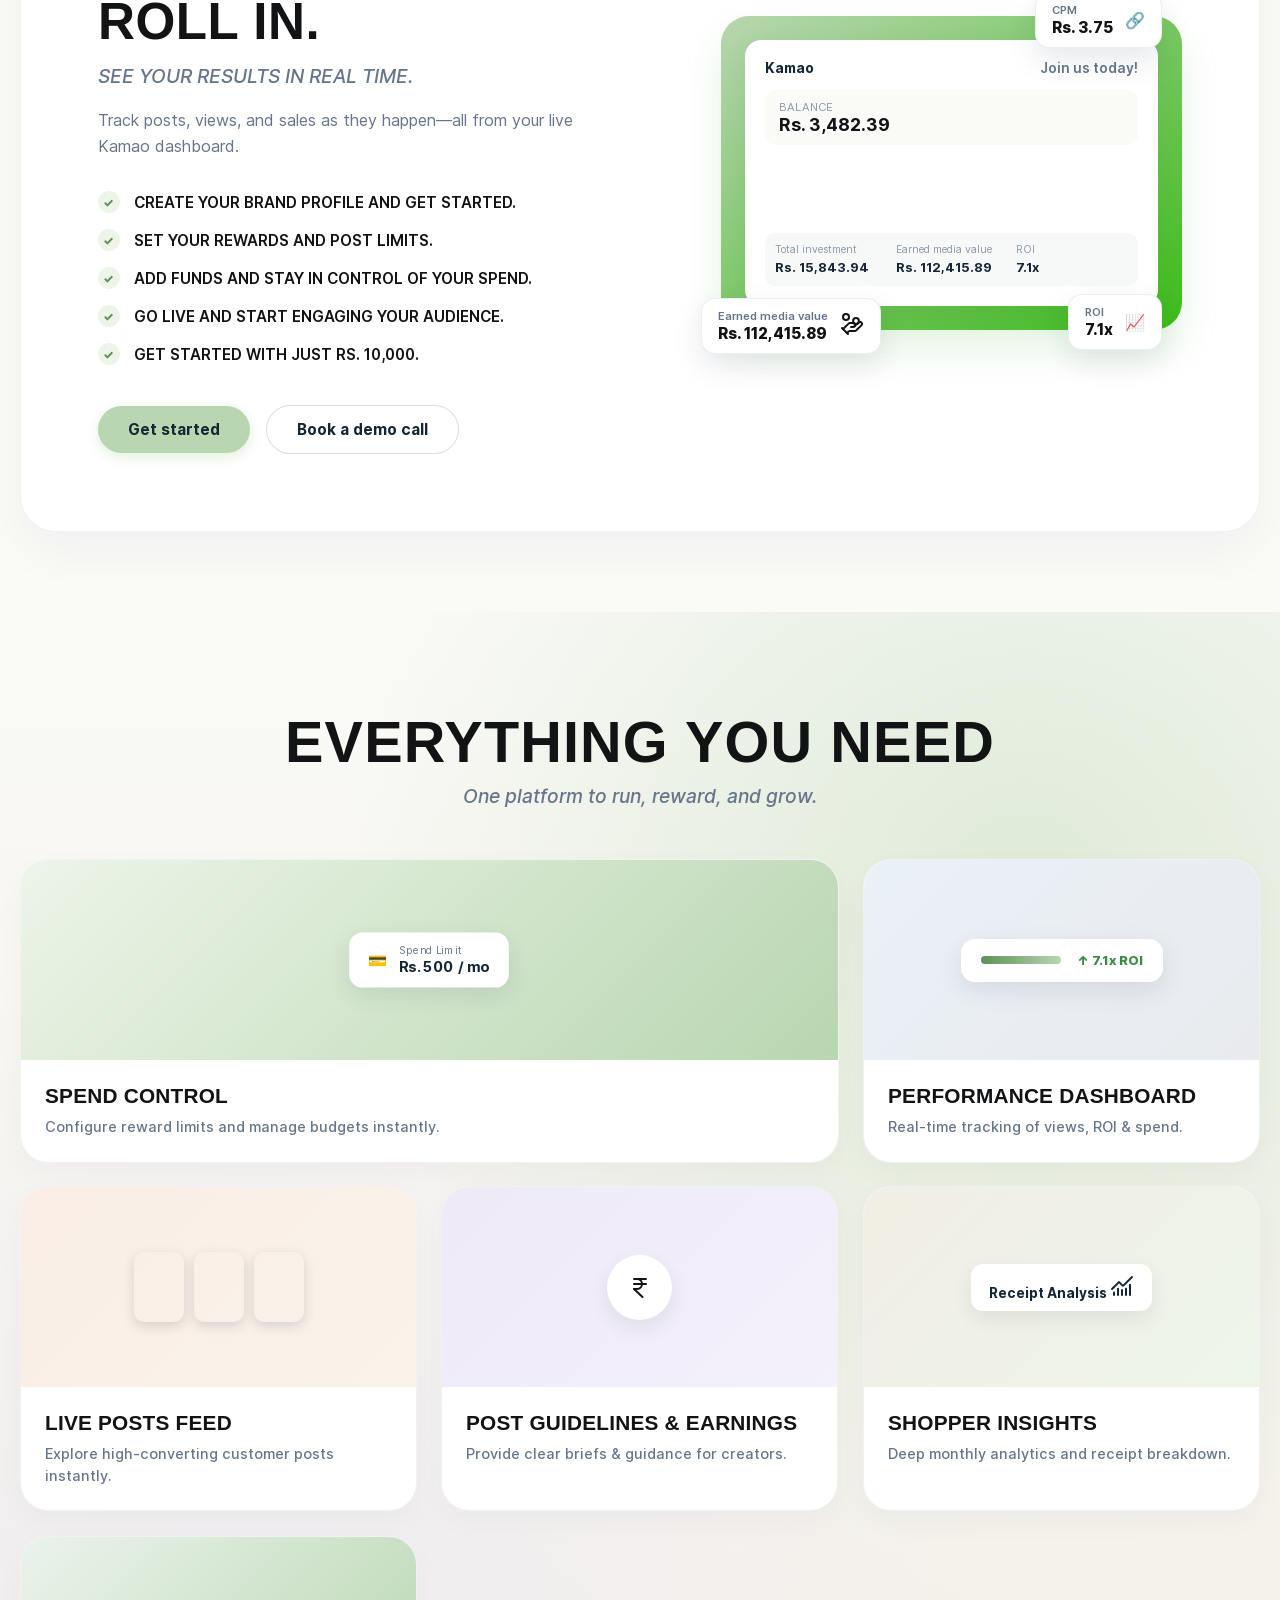
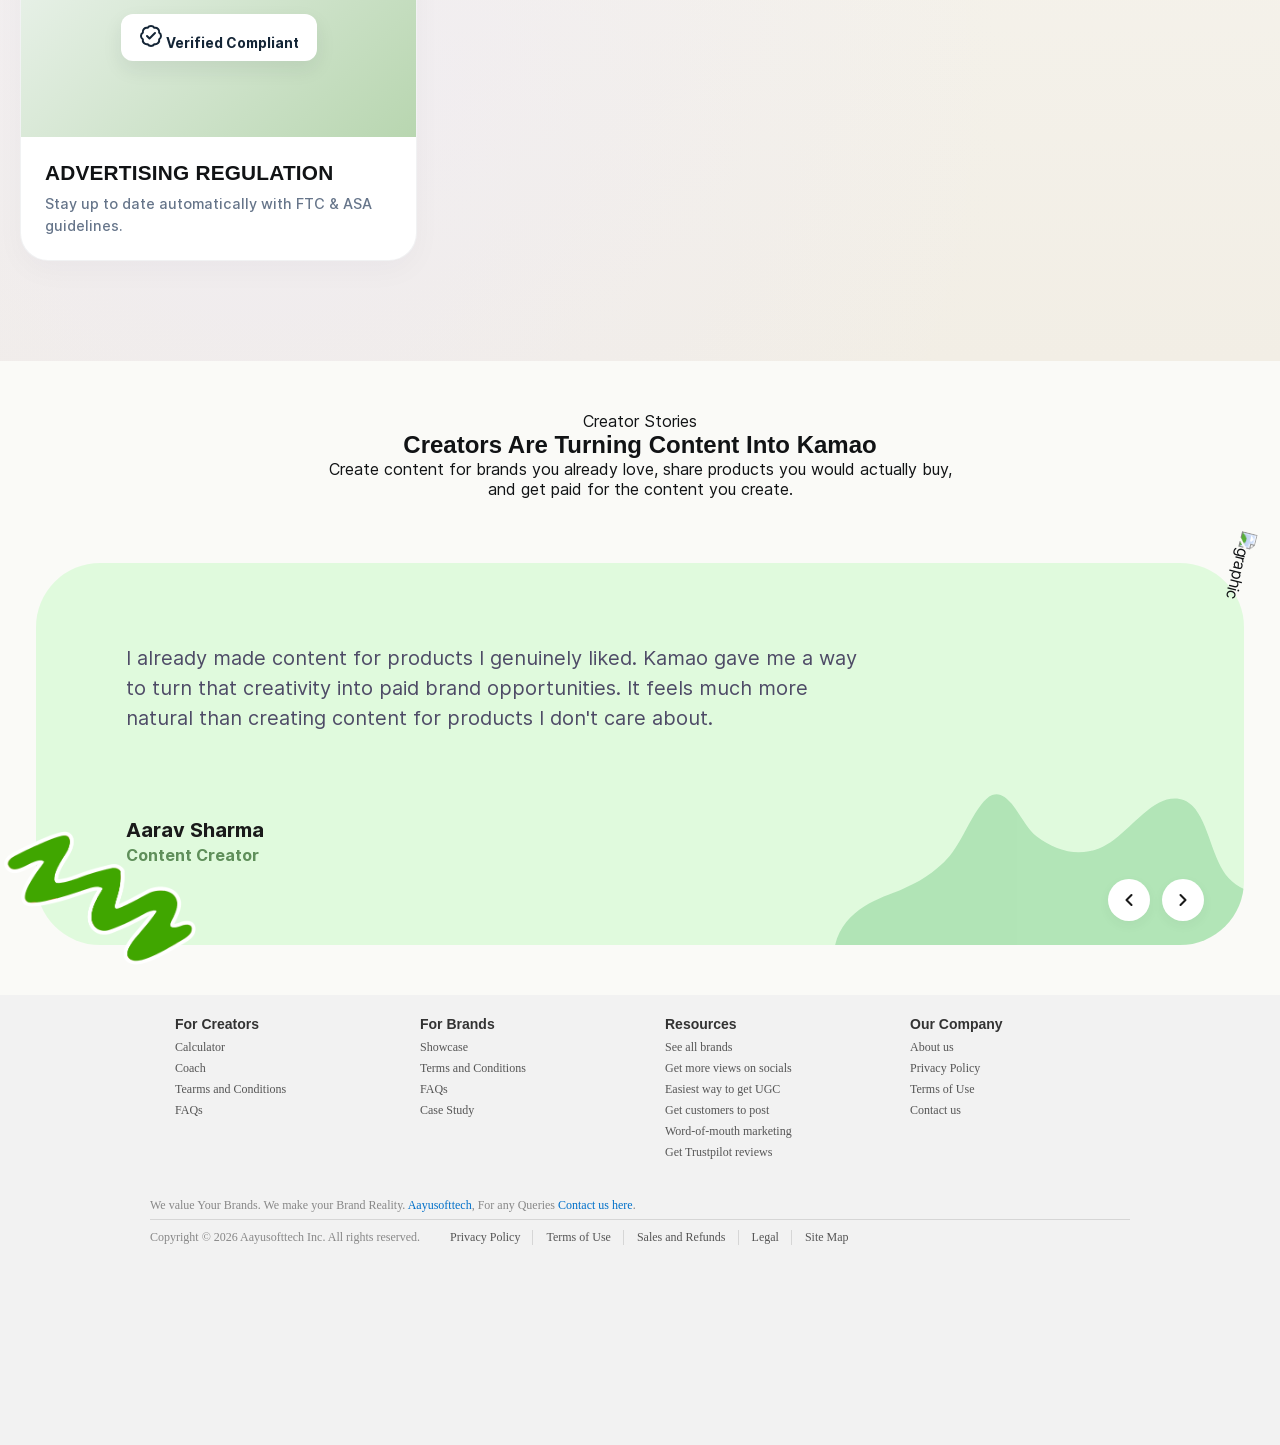
==== commit def09174: "changes" ====
--- a/KamaoLandingPage/index.html
+++ b/KamaoLandingPage/index.html
@@ -42,7 +42,7 @@
 
     <!-- Desktop Action Buttons -->
     <div class="nav-actions">
-      <a href="./creator.html" class="btn-text">Book Demo</a>
+      <a href="" class="btn-text">Book Demo</a>
       <a href="#launch" class="btn-primary">Get Started</a>
     </div>
 
@@ -56,10 +56,8 @@
   <!-- Mobile Dropdown Drawer Menu -->
   <div class="mobile-menu" id="mobileMenu">
     <ul class="mobile-nav-links">
-      <li><a href="#works" class="mobile-link">How it works</a></li>
-      <li><a href="#features" class="mobile-link">Features</a></li>
-      <li><a href="#pricing" class="mobile-link">Pricing</a></li>
-      <li><a href="#login" class="mobile-link">Sign in</a></li>
+      <li><a href="./creator.html" class="mobile-link">For Creators</a></li>
+      <li><a href="index.html" class="mobile-link">For Brands</a></li>
     </ul>
     <div class="mobile-action-container">
       <a href="#launch" class="btn-primary mobile-btn">Get Started</a>
--- a/KamaoLandingPage/css/homepage.css
+++ b/KamaoLandingPage/css/homepage.css
@@ -599,20 +599,7 @@
   padding: 14px;
 }
 
-/* Responsive breakpoint for mobile */
-@media (max-width: 900px) {
-  .nav-links,
-  .nav-actions {
-    display: none;
-  }
-  .hamburger {
-    display: flex;
-  }
-  .navbar,
-  .navbar.scrolled {
-    max-width: 100% !important; /* Take full container width minus padding on mobile */
-  }
-}
+
     /* HERO END  */
 
     /* VIEW SECTION */
@@ -2022,14 +2009,7 @@
 
 
 
-@media (max-width: 768px) {
-  .bento-grid {
-    grid-template-columns: 1fr;
-  }
-  .bento-spend {
-    grid-column: span 1;
-  }
-}
+
 .bento-text-content h3{
  background-color: transparent !important;
 }
@@ -2509,4 +2489,32 @@
 #reviews-1529 .cs-blob2 {
     --blobColor: #28a745; /* Replace with your preferred green shade (e.g., #22c55e, #10b981) */
 }
-/* REVIEW SECTION END */+/* REVIEW SECTION END */
+
+
+/* Responsive breakpoint for mobile */
+@media (max-width: 900px) {
+  .nav-links,
+  .nav-actions {
+    display: none;
+  }
+  .hamburger {
+    display: flex;
+  }
+  .navbar,
+  .navbar.scrolled {
+    max-width: 100% !important; /* Take full container width minus padding on mobile */
+  }
+      .stats-banner {
+    padding: 75px 15px;
+}
+}
+
+@media (max-width: 768px) {
+  .bento-grid {
+    grid-template-columns: 1fr;
+  }
+  .bento-spend {
+    grid-column: span 1;
+  }
+}
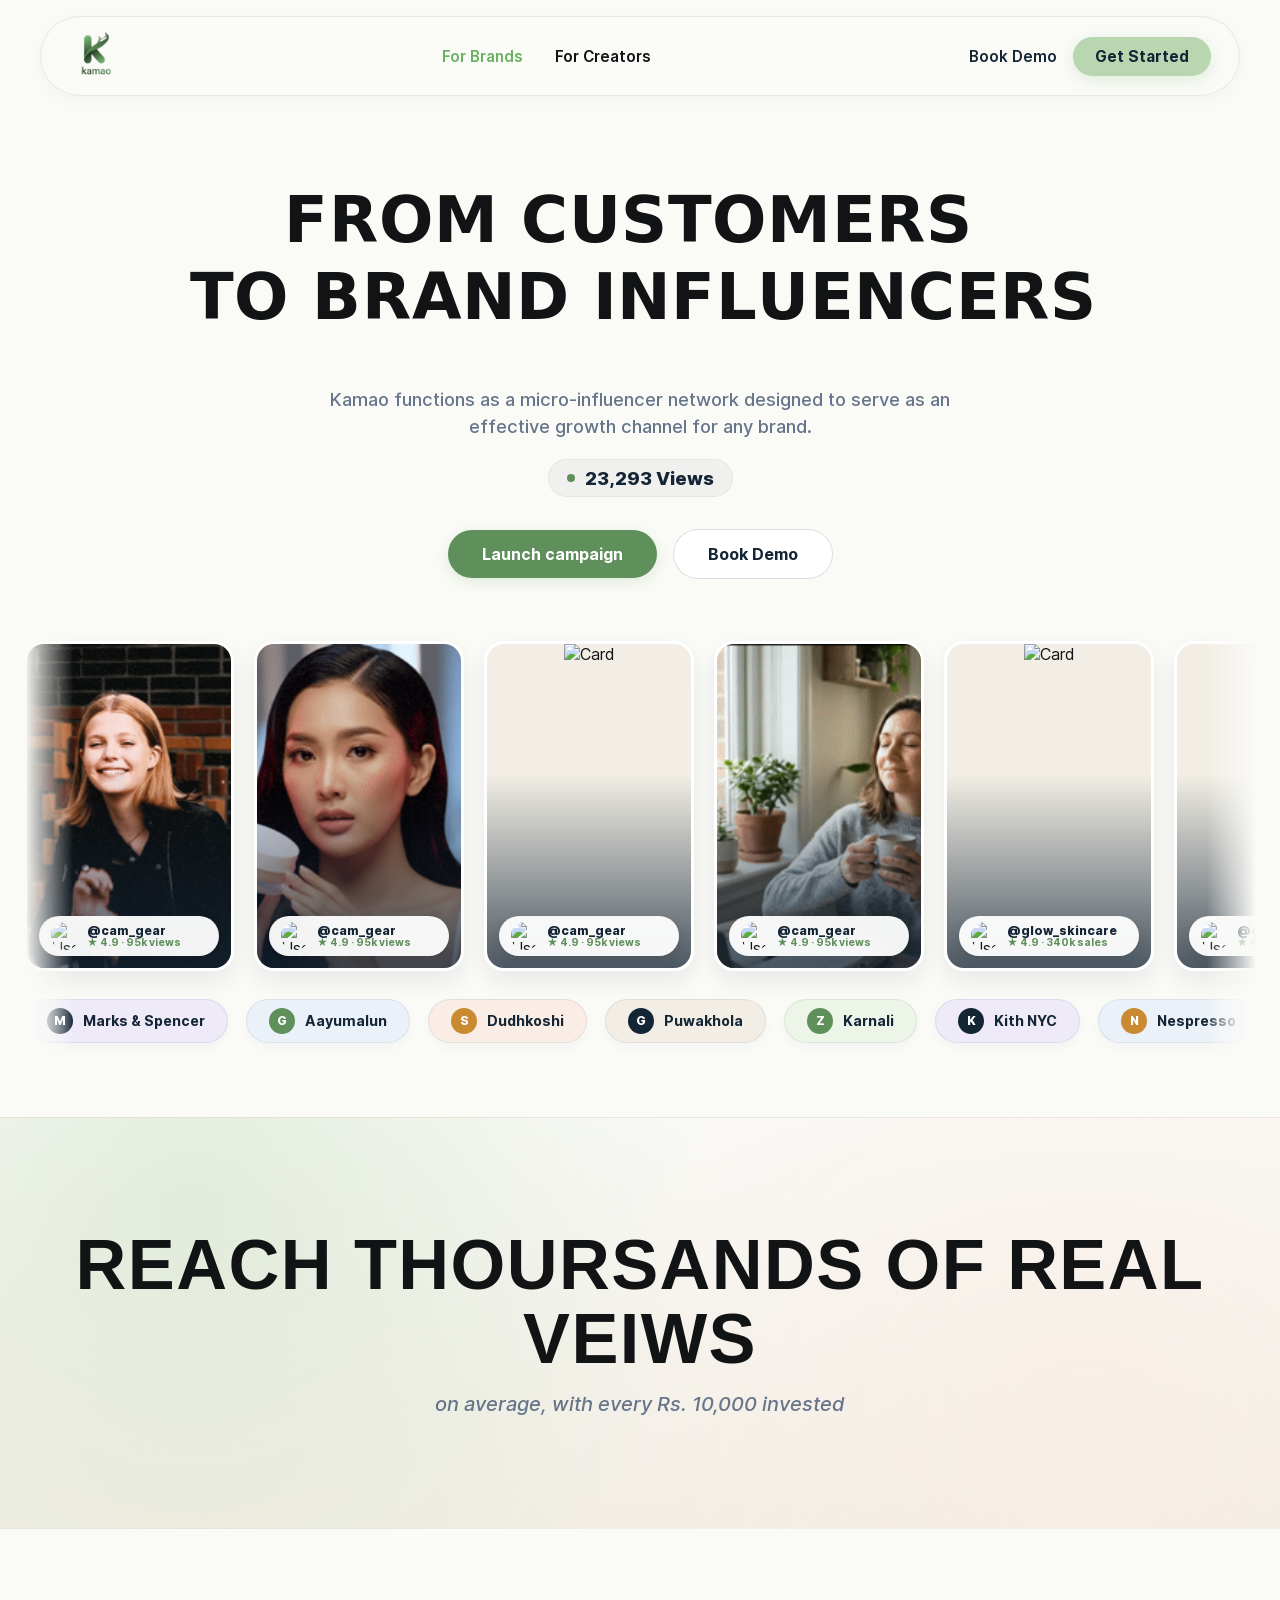
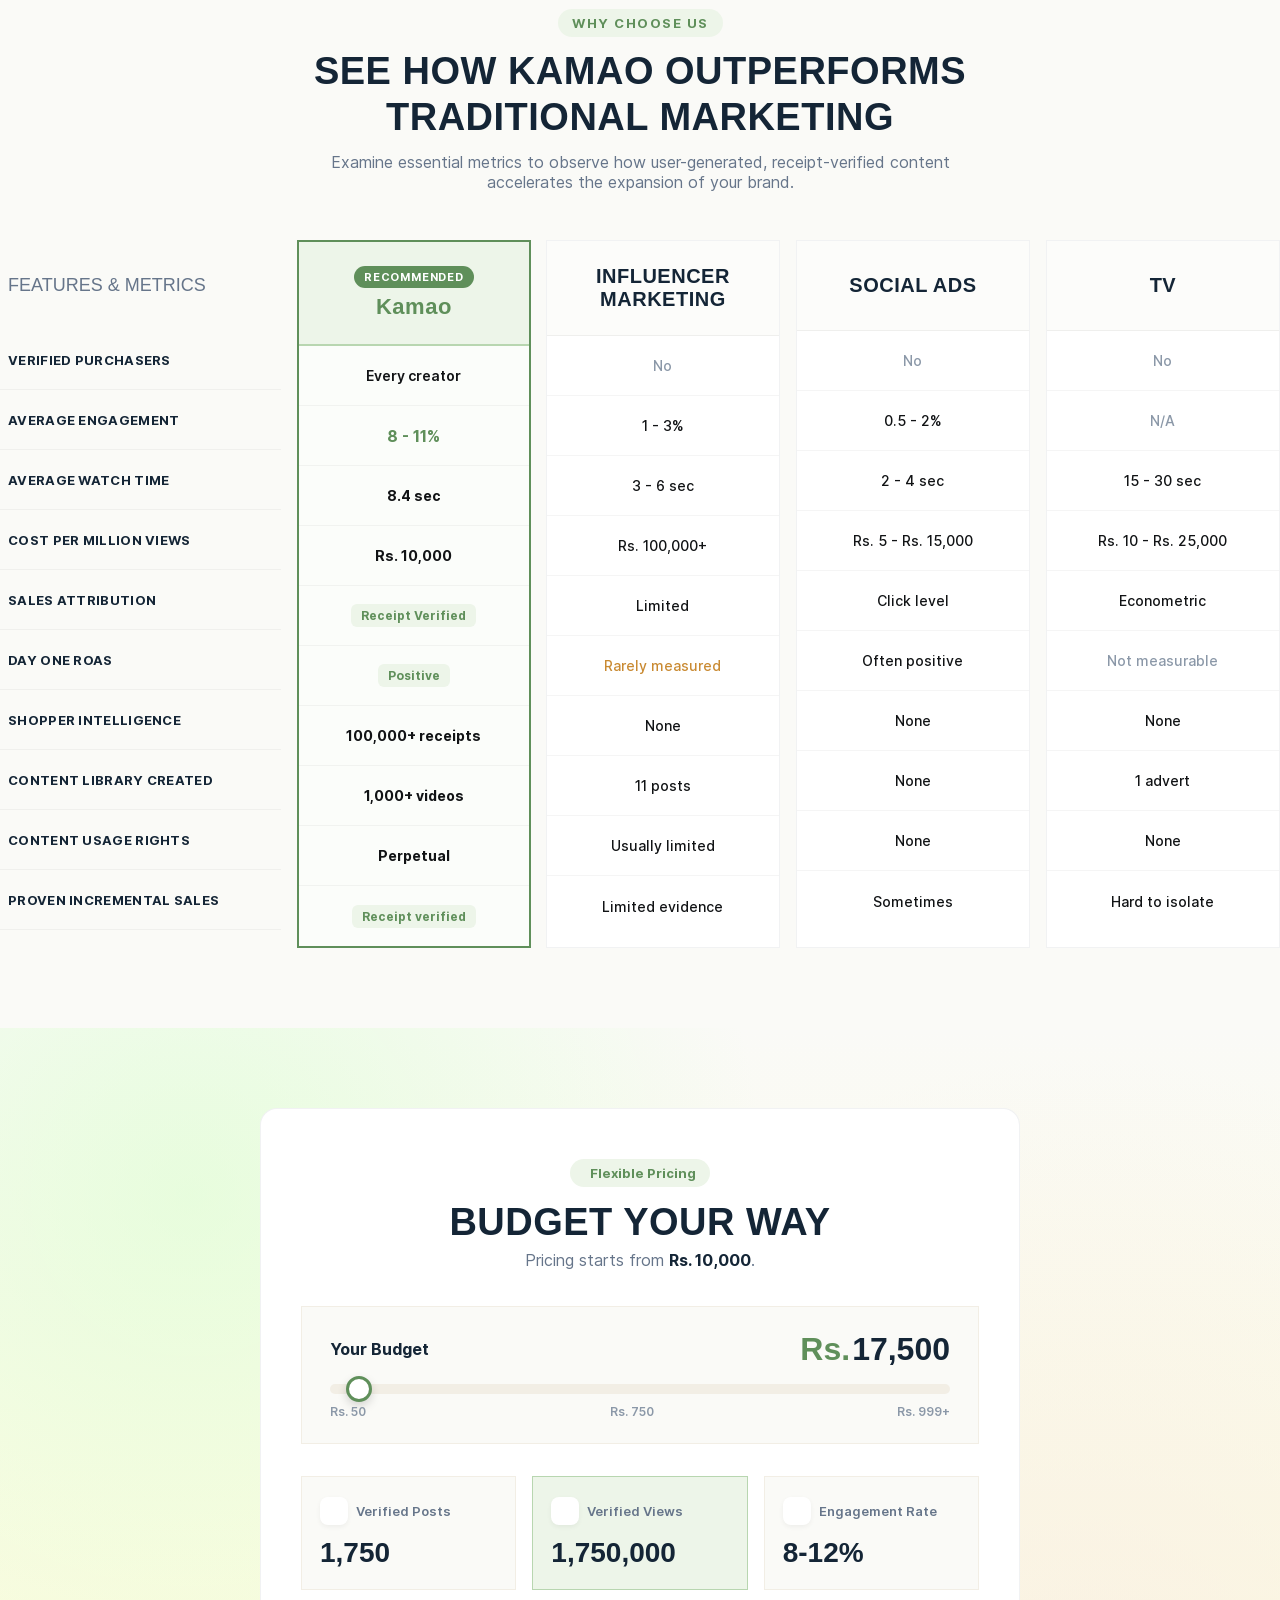
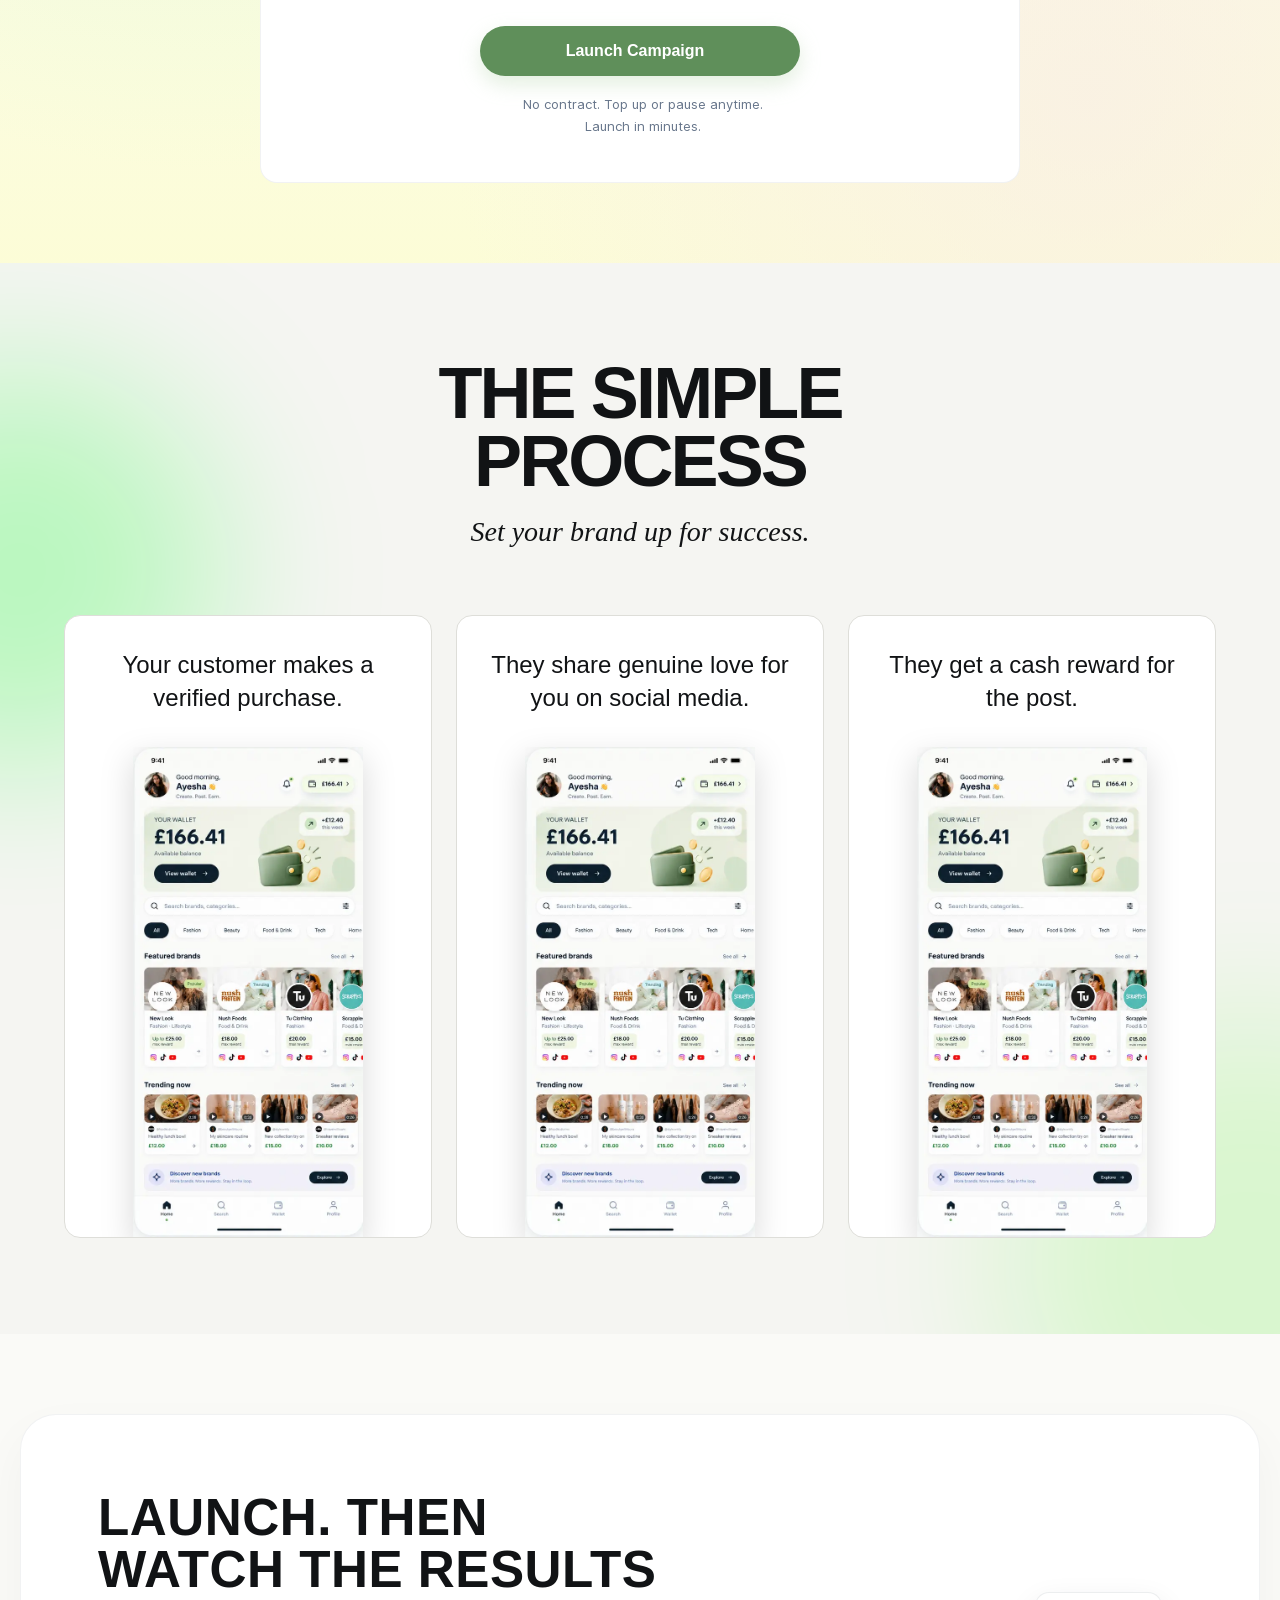
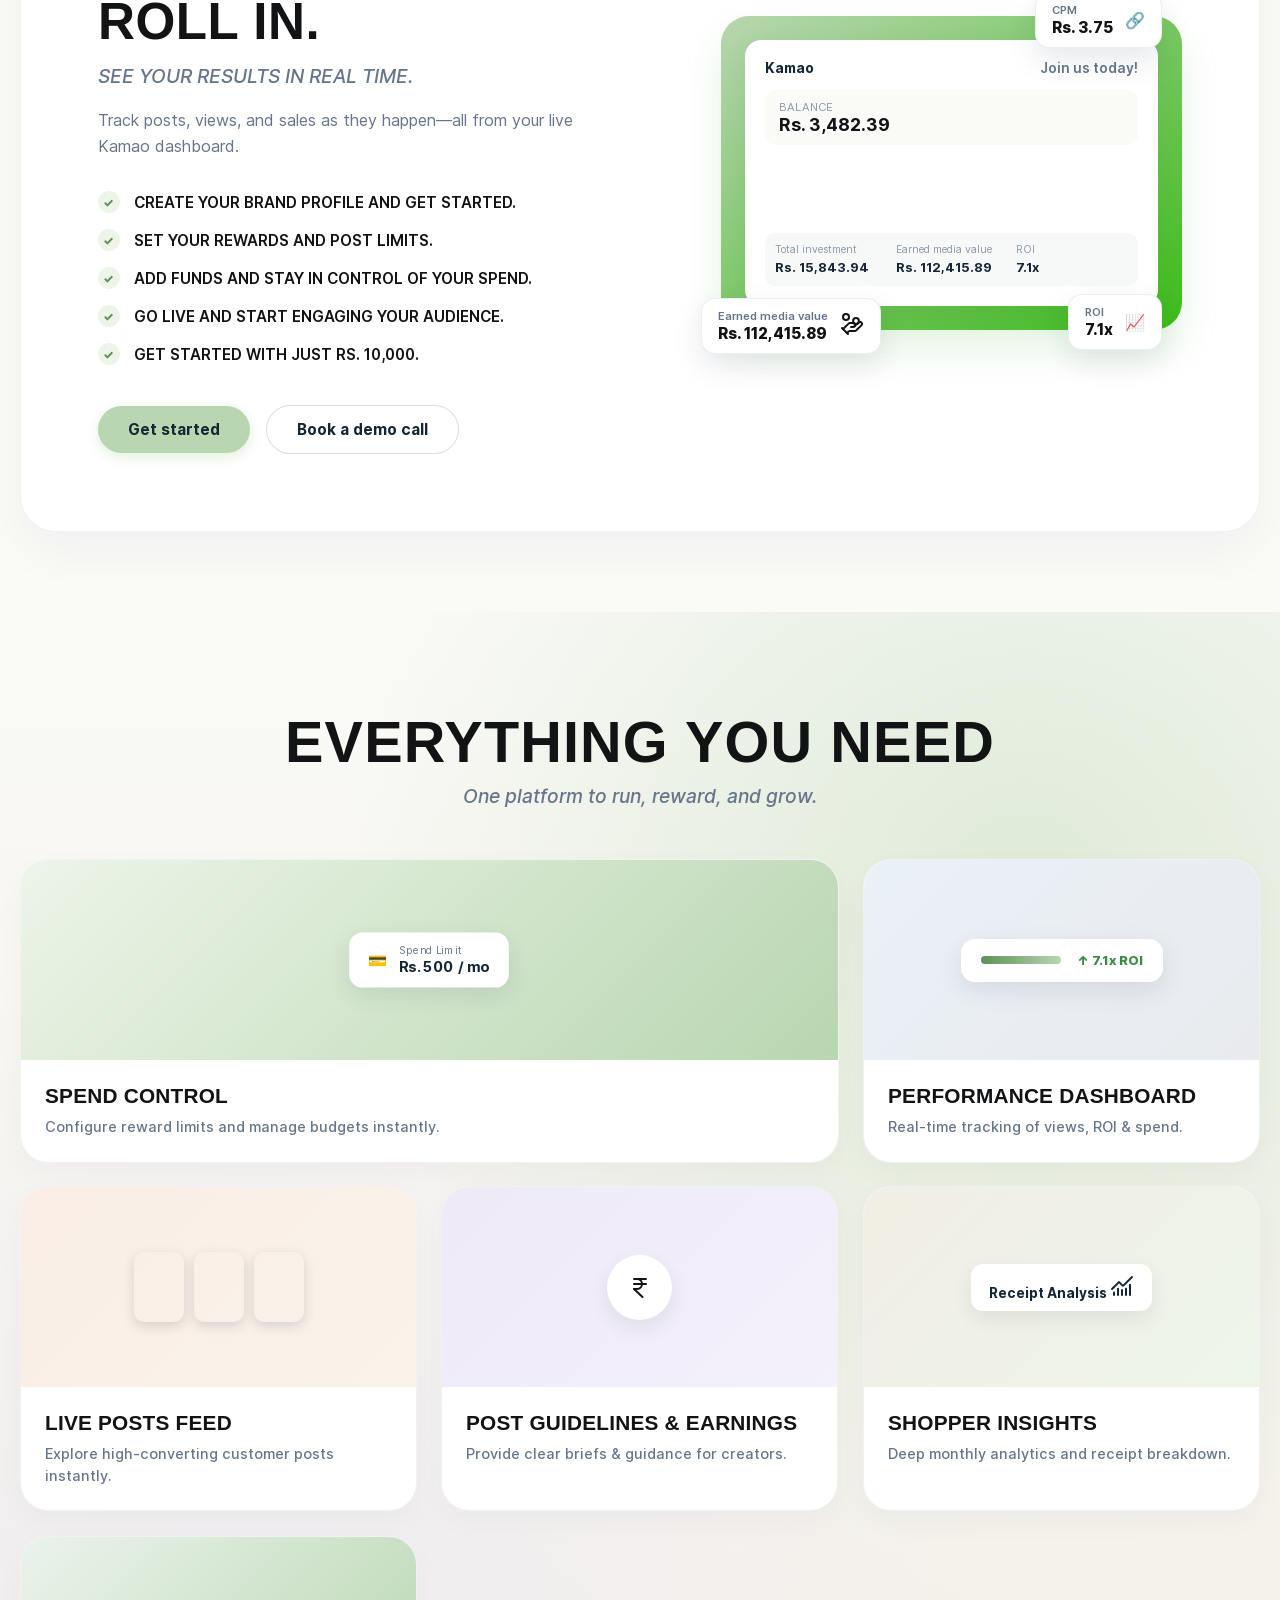
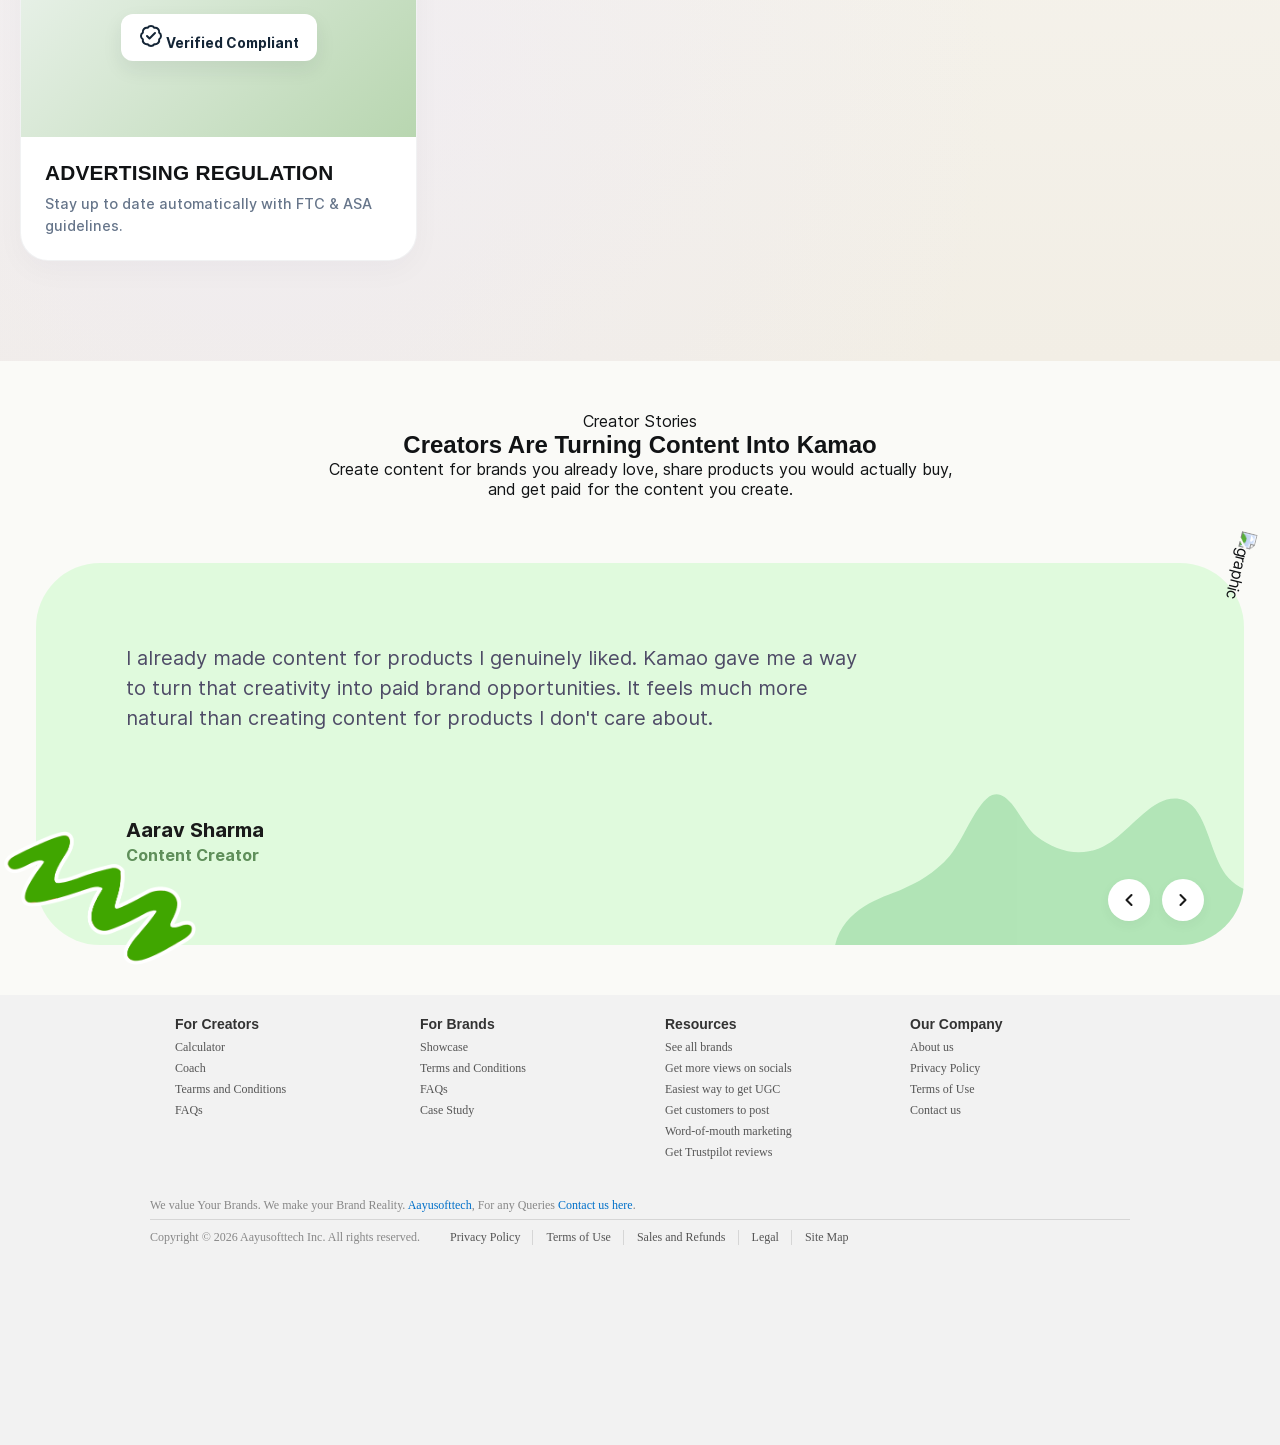
==== commit f577a433: "changes" ====
--- a/KamaoLandingPage/index.html
+++ b/KamaoLandingPage/index.html
@@ -216,16 +216,16 @@
             <div class="client-icon-circle">M</div> Marks & Spencer
           </div>
           <div class="client-chip-pill" style="background: var(--soft-blue);">
-            <div class="client-icon-circle" style="background: var(--sage-dark);">G</div> Gymshark
+            <div class="client-icon-circle" style="background: var(--sage-dark);">G</div> Aayumalun
           </div>
           <div class="client-chip-pill" style="background: var(--peach);">
-            <div class="client-icon-circle" style="background: var(--warning);">S</div> Sephora
+            <div class="client-icon-circle" style="background: var(--warning);">S</div> Dudhkoshi
           </div>
           <div class="client-chip-pill" style="background: var(--sand);">
-            <div class="client-icon-circle">G</div> Glossier
+            <div class="client-icon-circle">G</div> Puwakhola
           </div>
           <div class="client-chip-pill" style="background: var(--sage-light);">
-            <div class="client-icon-circle" style="background: var(--sage-dark);">Z</div> Zara
+            <div class="client-icon-circle" style="background: var(--sage-dark);">Z</div> Karnali
           </div>
           <div class="client-chip-pill" style="background: var(--lavender);">
             <div class="client-icon-circle">K</div> Kith NYC
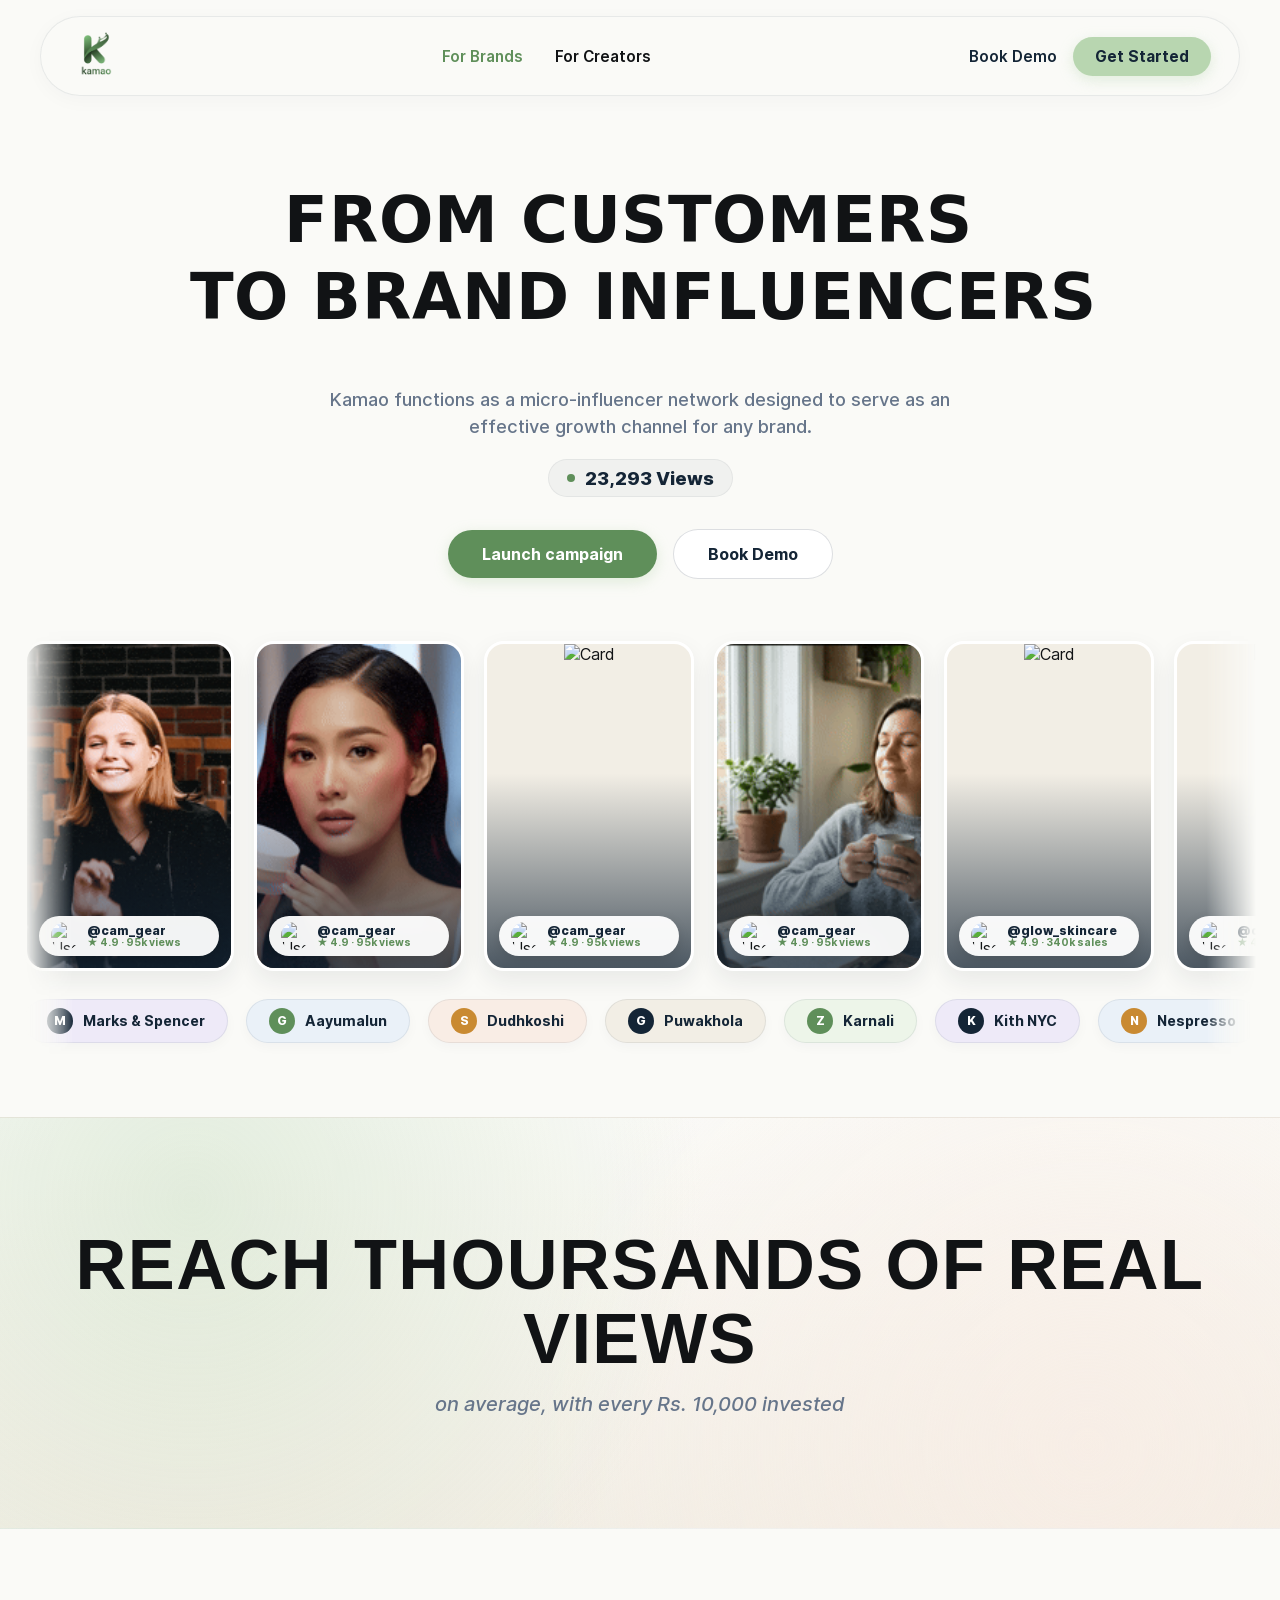
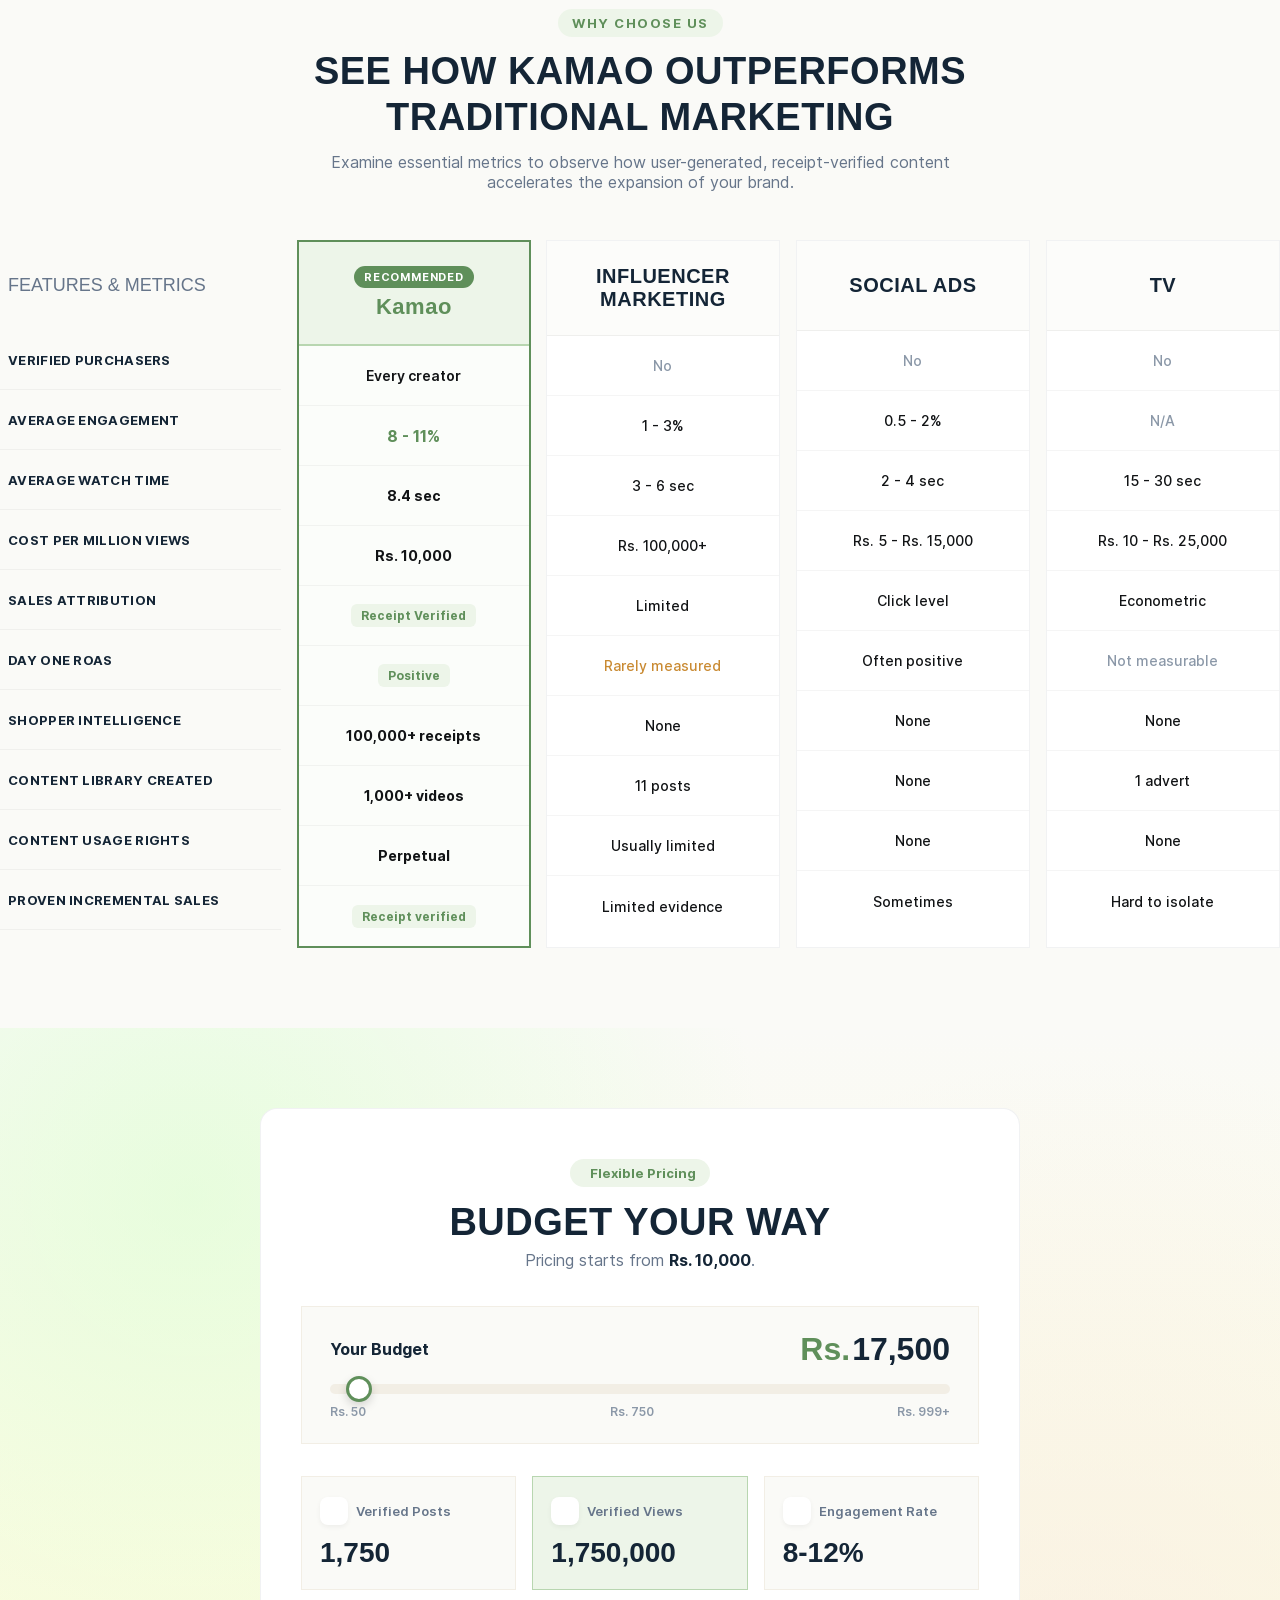
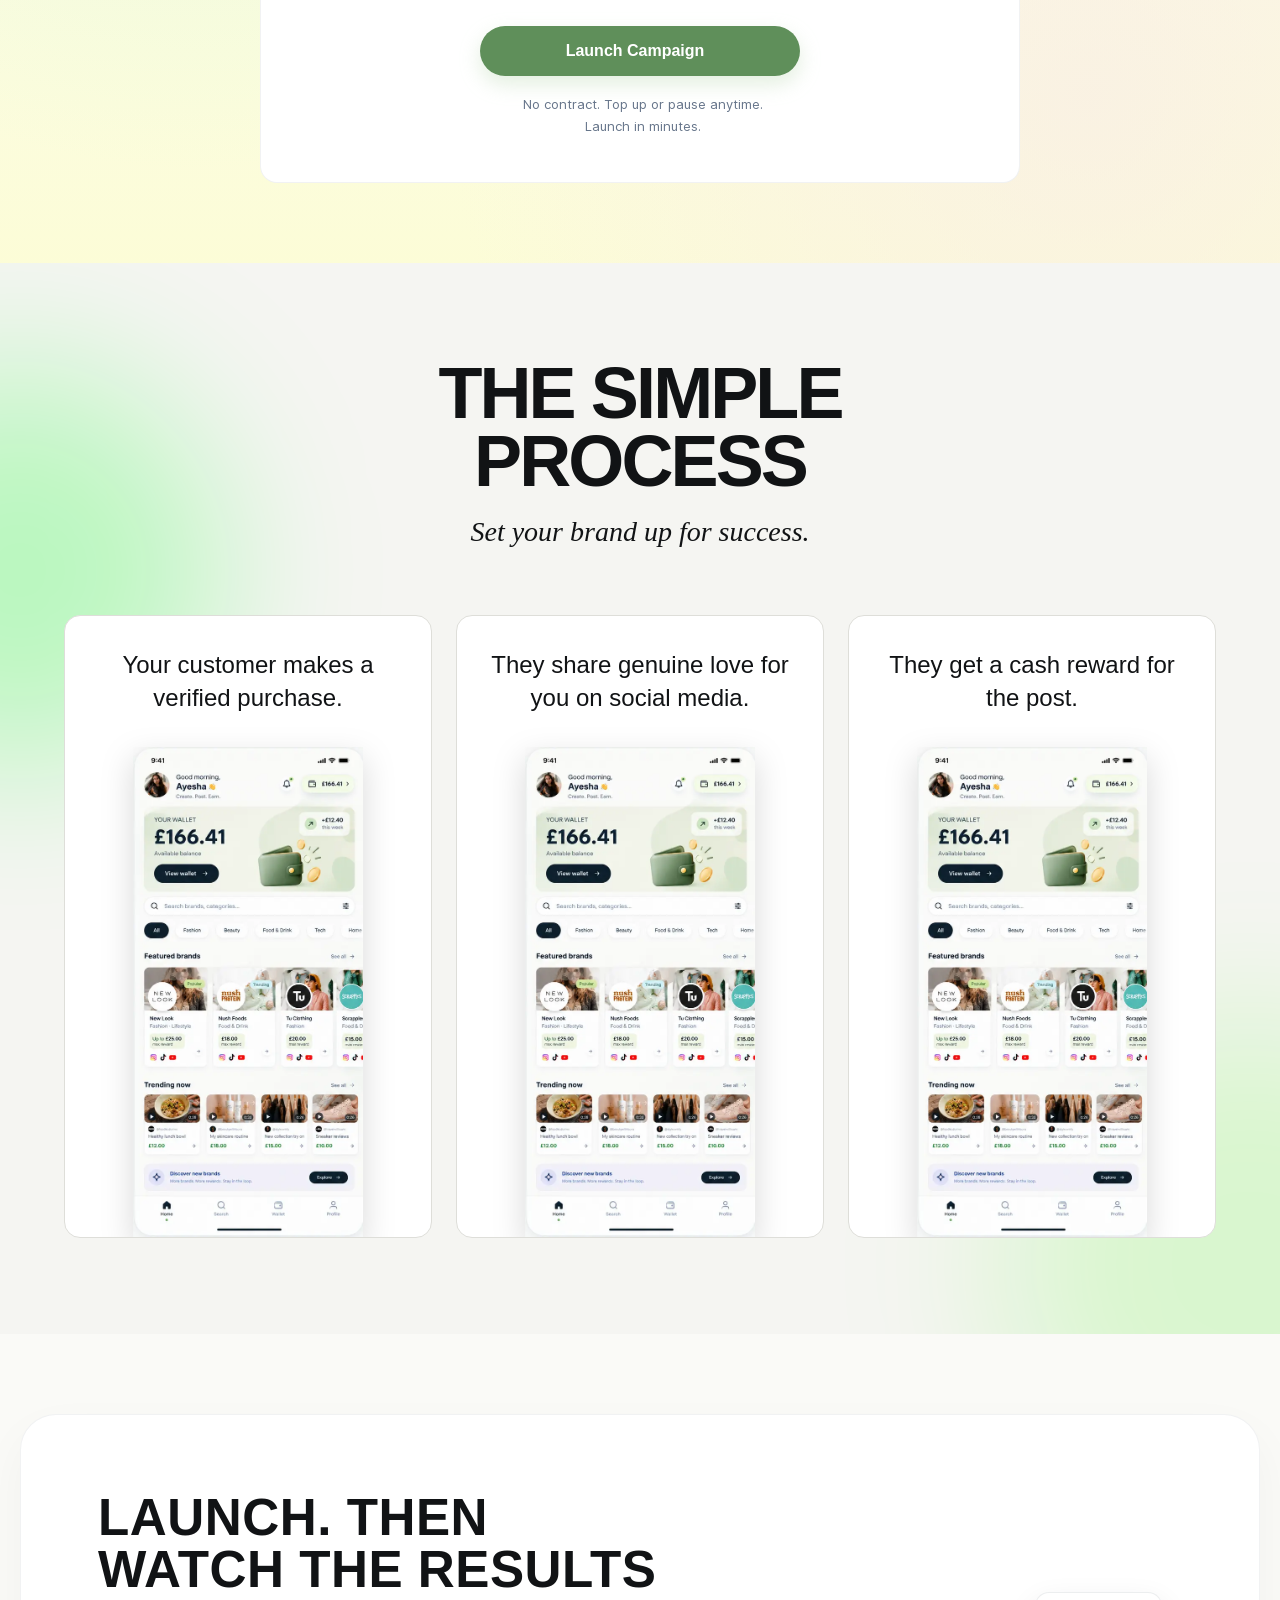
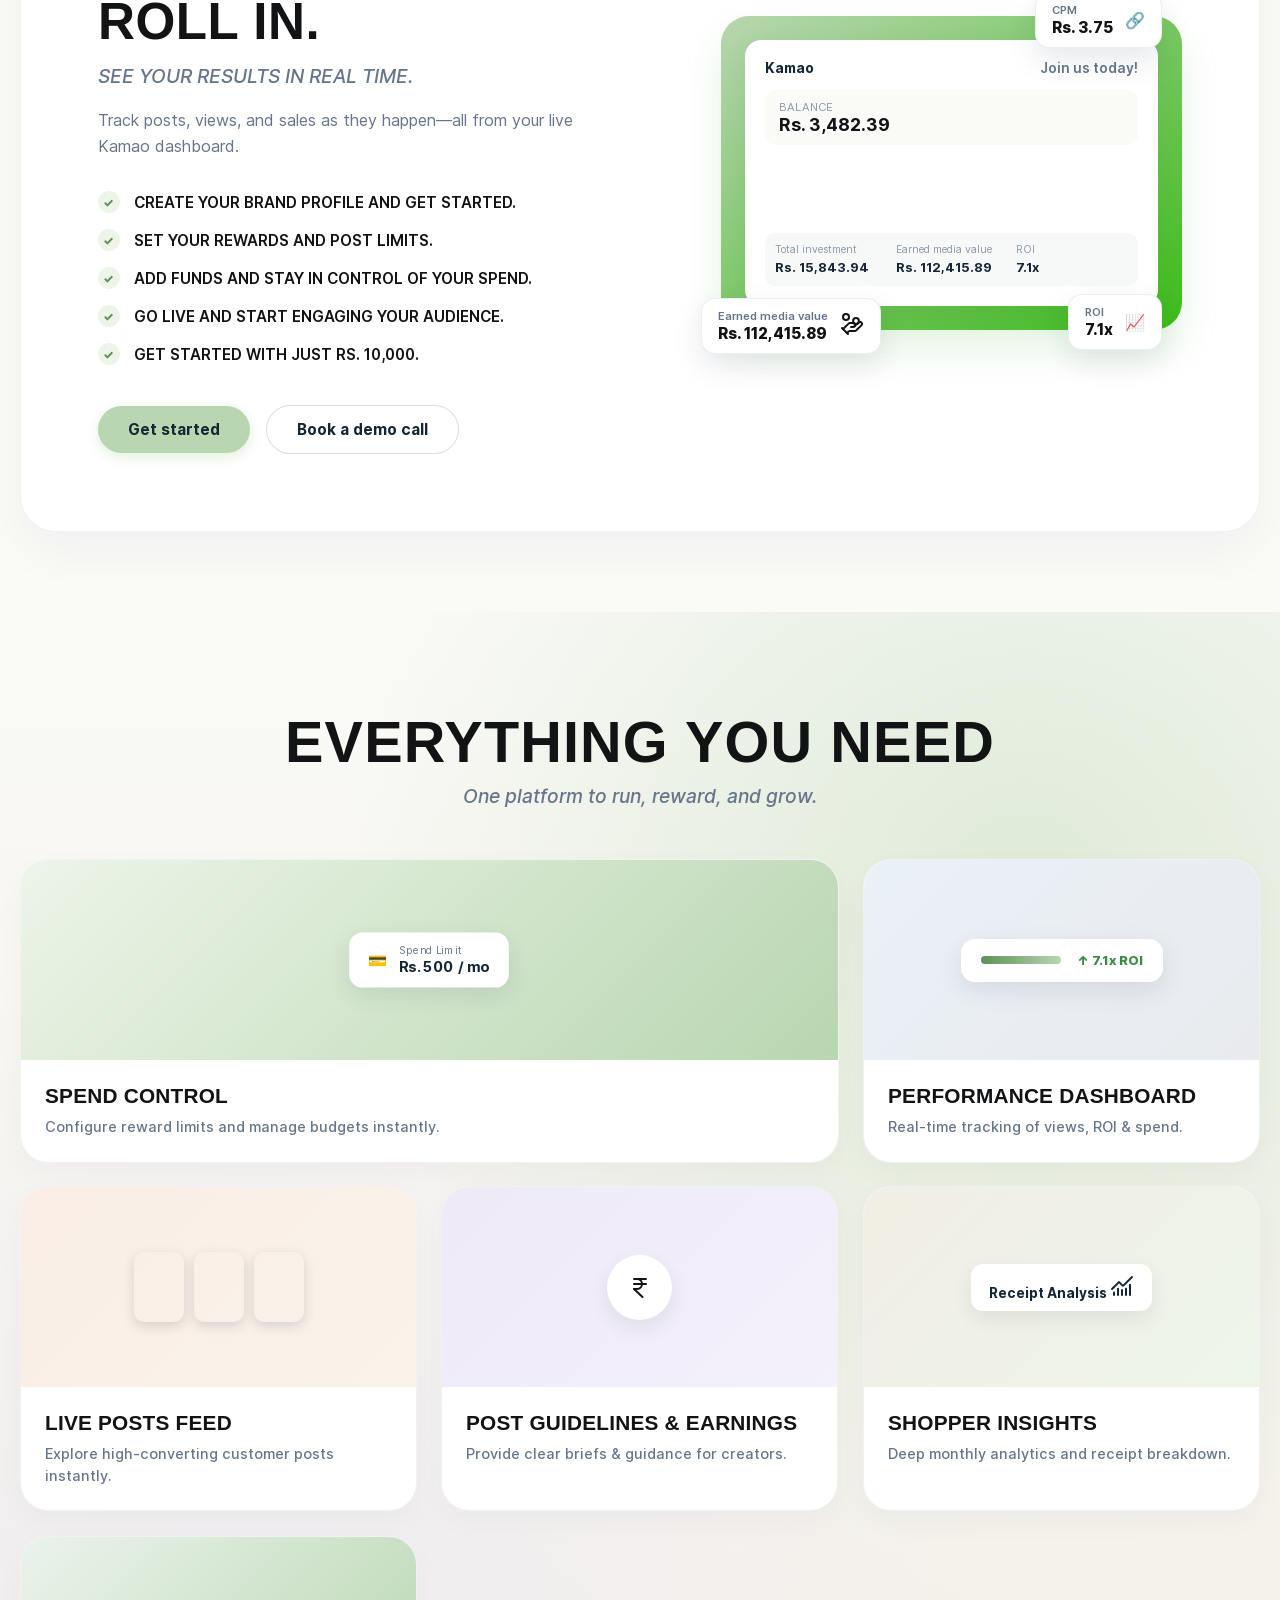
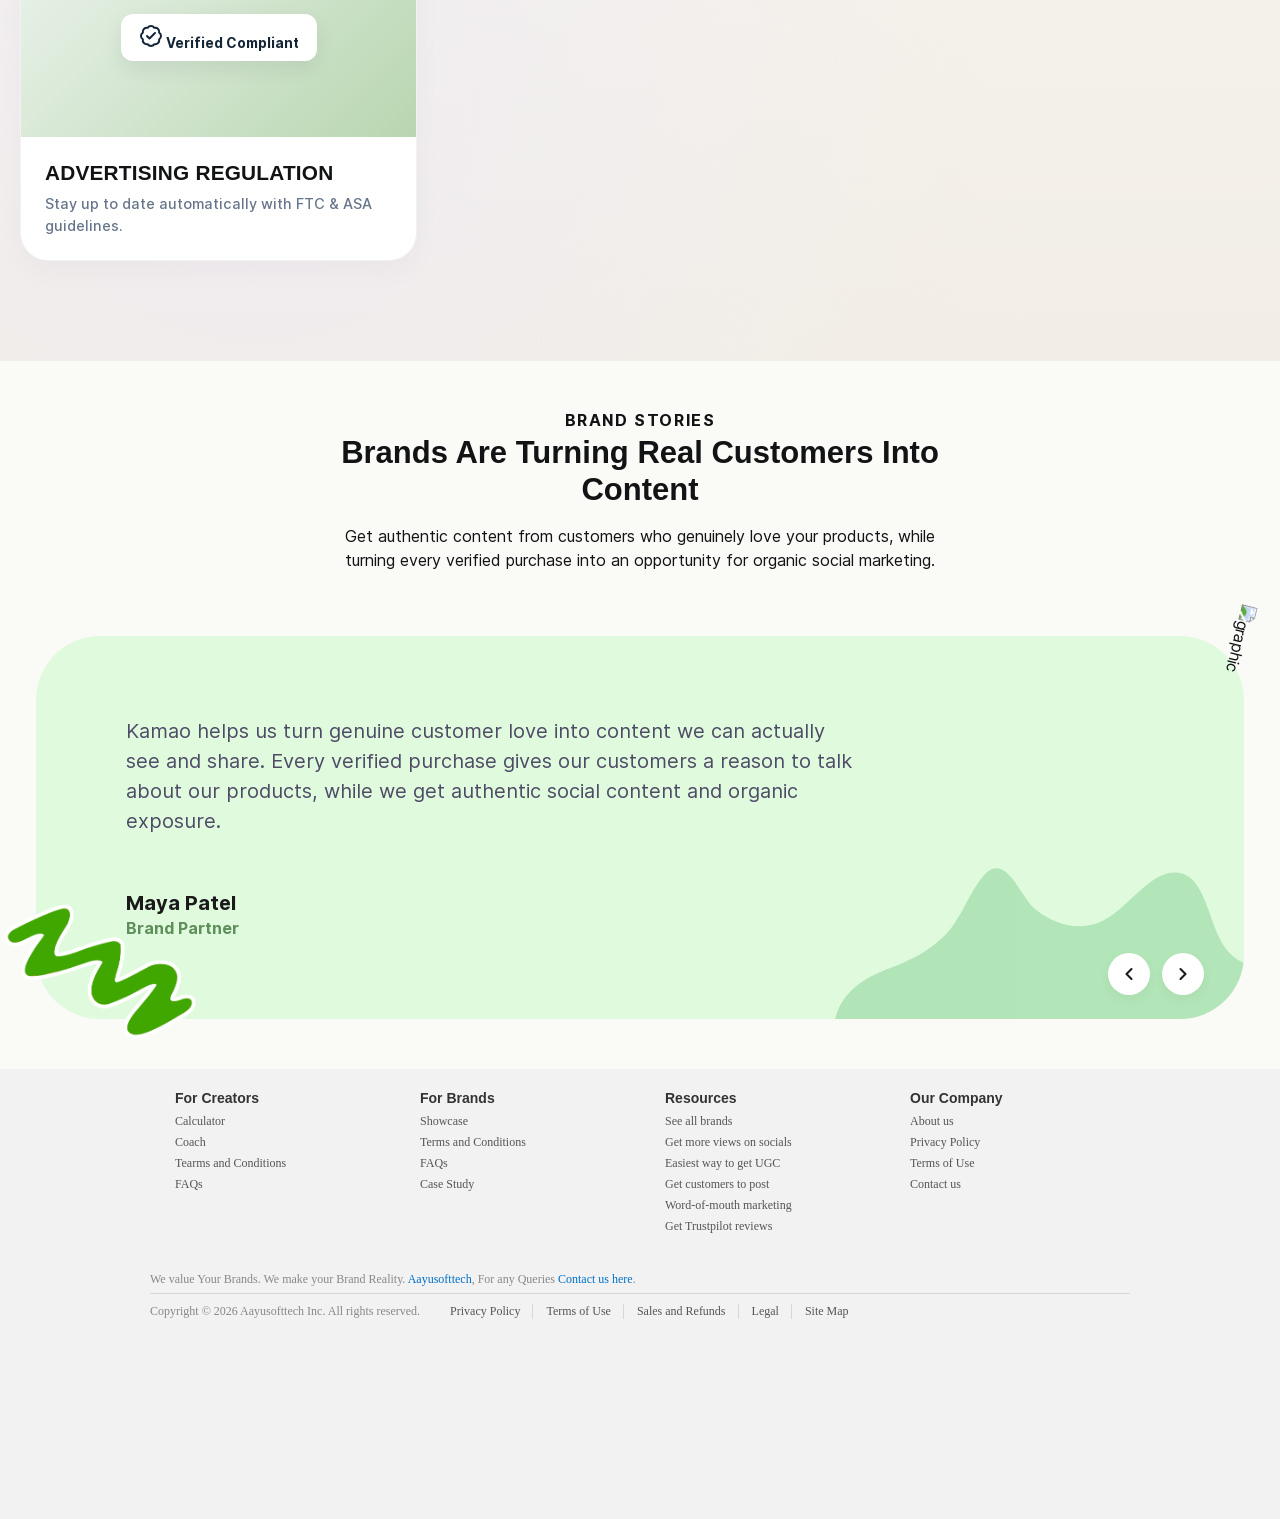
==== commit 882372e7: "changes" ====
--- a/KamaoLandingPage/index.html
+++ b/KamaoLandingPage/index.html
@@ -1,7 +1,6 @@
-
-
 <!DOCTYPE html>
 <html lang="en">
+
 <head>
   <meta charset="UTF-8" />
   <meta name="viewport" content="width=device-width, initial-scale=1.0" />
@@ -10,893 +9,952 @@
   <!-- Google Fonts: Oswald (Kamao Display Font) & Plus Jakarta Sans -->
   <link rel="preconnect" href="https://fonts.googleapis.com">
   <link rel="preconnect" href="https://fonts.gstatic.com" crossorigin>
-  <link href="https://fonts.googleapis.com/css2?family=Oswald:wght@600;700&family=Plus+Jakarta+Sans:wght@400;500;600;700;800&display=swap" rel="stylesheet">
+  <link
+    href="https://fonts.googleapis.com/css2?family=Oswald:wght@600;700&family=Plus+Jakarta+Sans:wght@400;500;600;700;800&display=swap"
+    rel="stylesheet">
 
   <!-- Lucide Icons CDN -->
   <script src="https://unpkg.com/lucide@latest"></script>
 
-    <link rel="stylesheet" href="./css/homepage.css">
-    <link rel="stylesheet" href="./css/style.css">
-    <link rel="stylesheet" href="./css/animation.css">
-    <script src="script.js" defer></script>
-  
-<link rel="stylesheet" href="https://cdn.jsdelivr.net/npm/locomotive-scroll@4.1.4/dist/locomotive-scroll.css"/>
+  <link rel="stylesheet" href="./css/homepage.css">
+  <link rel="stylesheet" href="./css/style.css">
+  <link rel="stylesheet" href="./css/animation.css">
+  <script src="script.js" defer></script>
+
+  <link rel="stylesheet" href="https://cdn.jsdelivr.net/npm/locomotive-scroll@4.1.4/dist/locomotive-scroll.css" />
 </head>
+
 <body>
-     <!-- TRANSLUCENT NAVIGATION BAR -->
-<header class="site-header">
-  <nav class="navbar" id="navbar">
-    <!-- Brand Logo -->
-    <a href="./index.html" class="nav-logo">
-      <!-- <span class="logo-dot"></span> -->
-        <img src="./assets/kamao_logo.png" height="50px"/>
-    </a>
-
-    <!-- Desktop Navigation Links -->
-    <ul class="nav-links">
-      <li><a class="active-page" href="./creator.html">For Brands</a></li>
-      <li><a  href="./creator.html">For Creators</a></li>
-      <!-- <li><a href="#features">Features</a></li>
+  <!-- TRANSLUCENT NAVIGATION BAR -->
+  <header class="site-header">
+    <nav class="navbar" id="navbar">
+      <!-- Brand Logo -->
+      <a href="./index.html" class="nav-logo">
+        <!-- <span class="logo-dot"></span> -->
+        <img src="./assets/kamao_logo.png" height="50px" />
+      </a>
+
+      <!-- Desktop Navigation Links -->
+      <ul class="nav-links">
+        <li><a class="active-page" href="./creator.html">For Brands</a></li>
+        <li><a href="./creator.html">For Creators</a></li>
+        <!-- <li><a href="#features">Features</a></li>
       <li><a href="#pricing">Pricing</a></li> -->
-    </ul>
-
-    <!-- Desktop Action Buttons -->
-    <div class="nav-actions">
-      <a href="" class="btn-text">Book Demo</a>
-      <a href="#launch" class="btn-primary">Get Started</a>
-    </div>
-
-    <!-- Mobile Hamburger Toggle -->
-    <button class="hamburger" id="hamburgerBtn" aria-label="Toggle Navigation" aria-expanded="false">
-      <span class="bar bar-1"></span>
-      <span class="bar bar-2"></span>
-    </button>
-  </nav>
-
-  <!-- Mobile Dropdown Drawer Menu -->
-  <div class="mobile-menu" id="mobileMenu">
-    <ul class="mobile-nav-links">
-      <li><a href="./creator.html" class="mobile-link">For Creators</a></li>
-      <li><a href="index.html" class="mobile-link">For Brands</a></li>
-    </ul>
-    <div class="mobile-action-container">
-      <a href="#launch" class="btn-primary mobile-btn">Get Started</a>
-    </div>
-  </div>
-</header>
-  <div data-scroll-container>
-
-
-  <!-- 1. HERO SECTION WITH CLIENT BRANDS -->
-  <div class="wrapper">
-    <!-- HERO SECTION -->
-    <section class="hero-section">
-      <!-- Main Display Headline -->
-      <!-- <h1 class="hero-title fade-up delay-1" >TURN YOUR CUSTOMERS INTO </h1> -->
-        <div class="hero-container">
-        <div class="hero-title-container"></div>
-    </div>
-
-      <!-- Subheadline -->
-      <p class="hero-subhead fade-up delay-2">
-        Kamao functions as a micro-influencer network designed to serve as an effective growth channel for any brand.
-      </p>
-
-      <!-- Post Counter -->
- <div class="hero-counter fade-up delay-3">
-  <span class="pulse-dot"></span>
-  <span id="counterTicker" class="ticker-text">184,441 posts</span>
-</div>
-
-      <!-- Call to Action Pill Buttons -->
-      <div class="hero-ctas fade-up delay-4">
-        <a href="#launch" class="btn btn-sage" style="padding: 14px 34px; font-size: 1rem;">
-          Launch campaign
-        </a>
-        <a href="#demo" class="btn btn-outline" style="padding: 14px 34px; font-size: 1rem;">
-          Book Demo
-        </a>
+      </ul>
+
+      <!-- Desktop Action Buttons -->
+      <div class="nav-actions">
+        <a href="" class="btn-text">Book Demo</a>
+        <a href="#launch" class="btn-primary">Get Started</a>
       </div>
 
-      <!-- MARQUEE 1: UGC REEL CARDS (SCROLL RIGHT) -->
-      <div class="marquee-wrapper">
-        <div class="marquee-track-right" id="reelsTrack">
-            <!-- 1 -->
-       <div class="reel-card">
-  <img class="fullImage" src="./assets/5.gif" alt="Card" />
-  <div class="reel-gradient"></div>
-  <div class="reel-creator-pill">
-    <img src="https://images.unsplash.com/photo-1539571696357-5a69c17a67c6?auto=format&fit=crop&w=100&q=80" class="reel-avatar" alt="User"/>
-    <div class="reel-user-info">
-      <span class="reel-username">@cam_gear</span>
-      <span class="reel-metric">★ 4.9 · 95k views</span>
-    </div>
-  </div>
-</div>
-<!-- 2 -->
-           <div class="reel-card">
-            <img class="fullImage" src="./assets/4.gif" alt="Card" />
-            <div class="reel-gradient"></div>
-
-            <div class="reel-creator-pill">
-              <img src="https://images.unsplash.com/photo-1539571696357-5a69c17a67c6?auto=format&fit=crop&w=100&q=80" class="reel-avatar" alt="User" />
-              <div class="reel-user-info">
-                <span class="reel-username">@cam_gear</span>
-                <span class="reel-metric">★ 4.9 · 95k views</span>
-              </div>
-            </div>
-        </div>
-           <div class="reel-card">
-            <img class="fullImage" src="https://images.unsplash.com/photo-1526170375885-4d8ecf77b99f?auto=format&fit=crop&w=500&q=80" alt="Card" />
-            <div class="reel-gradient"></div>
-
-            <div class="reel-creator-pill">
-              <img src="https://images.unsplash.com/photo-1539571696357-5a69c17a67c6?auto=format&fit=crop&w=100&q=80" class="reel-avatar" alt="User" />
-              <div class="reel-user-info">
-                <span class="reel-username">@cam_gear</span>
-                <span class="reel-metric">★ 4.9 · 95k views</span>
-              </div>
-            </div>
-        </div>
-        <!-- 3 -->
-                <div class="reel-card">
-            <img class="fullImage" src="./assets/3.gif" alt="Card" />
-
-  <div class="reel-gradient"></div>
-  <div class="reel-creator-pill">
-    <img src="https://images.unsplash.com/photo-1500648767791-00dcc994a43e?auto=format&fit=crop&w=100&q=80" class="reel-avatar" alt="User"/>
-    <div class="reel-user-info">
-      <span class="reel-username">@cam_gear</span>
-      <span class="reel-metric">★ 4.9 · 95k views</span>
-    </div>
-  </div>
-</div>
-
-<!-- 4 -->
-           <div class="reel-card">
-            <img class="fullImage" src="https://images.unsplash.com/photo-1522337360788-8b13dee7a37e?auto=format&fit=crop&w=500&q=80" alt="Card" />
-            <div class="reel-gradient"></div>
-            
-            <div class="reel-creator-pill">
-              <img src="https://images.unsplash.com/photo-1517841905240-472988babdf9?auto=format&fit=crop&w=100&q=80" class="reel-avatar" alt="User" />
-              <div class="reel-user-info">
-                <span class="reel-username">@glow_skincare</span>
-                <span class="reel-metric">★ 4.9 · 340k sales</span>
-              </div>
-            </div>
-          </div>
-
-<!-- 5 -->
-        <div class="reel-card">
-            <img class="fullImage" src="https://images.unsplash.com/photo-1522337360788-8b13dee7a37e?auto=format&fit=crop&w=500&q=80" alt="Card" />
-  <div class="reel-gradient"></div>
-  <div class="reel-creator-pill">
-    <img src="https://images.unsplash.com/photo-1494790108377-be9c29b29330?auto=format&fit=crop&w=100&q=80" class="reel-avatar" alt="User"/>
-    <div class="reel-user-info">
-      <span class="reel-username">@cam_gear</span>
-      <span class="reel-metric">★ 4.9 · 95k views</span>
-    </div>
-  </div>
-</div>
-
-<!-- 6 -->
-           <div class="reel-card">
-            <img class="fullImage" src="https://images.unsplash.com/photo-1517838277536-f5f99be501cd?auto=format&fit=crop&w=500&q=80" alt="Card" />
-            <div class="reel-gradient"></div>
-            <div class="reel-creator-pill">
-              <img src="https://images.unsplash.com/photo-1507003211169-0a1dd7228f2d?auto=format&fit=crop&w=100&q=80" class="reel-avatar" alt="User" />
-              <div class="reel-user-info">
-                <span class="reel-username">@fit_marcus</span>
-                <span class="reel-metric">★ 5.0 · 85k views</span>
-              </div>
-            </div>
-          </div>
-
-<!-- 7 -->
-         <div class="reel-card">
-            <img class="fullImage" src="./assets/2.gif" alt="Card" />
-
-  <div class="reel-gradient"></div>
-  <div class="reel-creator-pill">
-    <img src="https://images.unsplash.com/photo-1494790108377-be9c29b29330?auto=format&fit=crop&w=100&q=80" class="reel-avatar" alt="User"/>
-    <div class="reel-user-info">
-      <span class="reel-username">@cam_gear</span>
-      <span class="reel-metric">★ 4.9 · 95k views</span>
-    </div>
-  </div>
-</div>
-
-
-      </div>
-
-      <!-- MARQUEE 2: CLIENT BRAND CHIPS (SCROLL LEFT) -->
-      <div class="marquee-wrapper" style="margin-top: 16px;">
-        <div class="marquee-track-left" id="clientsTrack">
-          <div class="client-chip-pill" style="background: var(--lavender);">
-            <div class="client-icon-circle">M</div> Marks & Spencer
-          </div>
-          <div class="client-chip-pill" style="background: var(--soft-blue);">
-            <div class="client-icon-circle" style="background: var(--sage-dark);">G</div> Aayumalun
-          </div>
-          <div class="client-chip-pill" style="background: var(--peach);">
-            <div class="client-icon-circle" style="background: var(--warning);">S</div> Dudhkoshi
-          </div>
-          <div class="client-chip-pill" style="background: var(--sand);">
-            <div class="client-icon-circle">G</div> Puwakhola
-          </div>
-          <div class="client-chip-pill" style="background: var(--sage-light);">
-            <div class="client-icon-circle" style="background: var(--sage-dark);">Z</div> Karnali
-          </div>
-          <div class="client-chip-pill" style="background: var(--lavender);">
-            <div class="client-icon-circle">K</div> Kith NYC
-          </div>
-          <div class="client-chip-pill" style="background: var(--soft-blue);">
-            <div class="client-icon-circle" style="background: var(--warning);">N</div> Nespresso
-          </div>
-          <div class="client-chip-pill" style="background: var(--peach);">
-            <div class="client-icon-circle" style="background: var(--sage-dark);">A</div> Alo Yoga
-          </div>
-        </div>
-      </div>
-
-    </section>
-  </div>
-<!-- HERO SECTION WITH CLIENT BRAND ENDS  -->
-
-<!-- 2. VIEWS SECTION -->
-<section class="stats-banner">
-  <div class="stats-container">
-    <div class="stats-content-wrapper">
-      <h2 class="stats-title reveal-item ">REACH THOURSANDS OF REAL VEIWS</h2>
-      <p class="stats-subtitle reveal-item">on average, with every Rs. 10,000 invested</p>
-    </div>
-  </div>
-</section>
-<!-- 2. VIEWS SECTION ENDs-->
-
-
-<!-- MEASUREMENT  -->
-  <section class="comparison-section">
-    <div class="comparison-container">
-      
-      <!-- Section Header -->
-      <div class="section-header">
-        <span class="sub-heading reveal-item">Why Choose Us</span>
-        <h2 class="main-heading reveal-item">See How Kamao Outperforms Traditional Marketing</h2>
-        <p class="description reveal-item">Examine essential metrics to observe how user-generated, receipt-verified content accelerates the expansion of your brand.</p>
-      </div>
-
-      <!-- Mobile Tab Switcher (Visible only on screens <= 768px) -->
-      <div class="mobile-tabs">
-        <button class="tab-btn active reveal-item" data-target="kamao-tip">Kamao</button>
-        <button class="tab-btn reveal-item" data-target="influencer">Influencer</button>
-        <button class="tab-btn reveal-item" data-target="social-ads">Social Ads</button>
-        <button class="tab-btn reveal-item" data-target="tv">TV</button>
-      </div>
-
-      <!-- Desktop & Mobile Comparison Matrix -->
-      <div class="comparison-matrix">
-        
-        <!-- Row Labels / Features Column -->
-        <div class="matrix-column features-column reveal-item">
-          <div class="column-header">Features & Metrics</div>
-          <div class="feature-cell">Verified Purchasers</div>
-          <div class="feature-cell">Average Engagement</div>
-          <div class="feature-cell">Average Watch Time</div>
-          <div class="feature-cell">Cost Per Million Views</div>
-          <div class="feature-cell">Sales Attribution</div>
-          <div class="feature-cell">Day One ROAS</div>
-          <div class="feature-cell">Shopper Intelligence</div>
-          <div class="feature-cell">Content Library Created</div>
-          <div class="feature-cell">Content Usage Rights</div>
-          <div class="feature-cell">Proven Incremental Sales</div>
-        </div>
-
-        <!-- Highlighted Column:  -->
-        <div class="matrix-column highlight-column active-mobile reveal-item" id="kamao-tip">
-          <div class="column-header">
-            <span class="badge">Recommended</span>
-            <h3>Kamao</h3>
-          </div>
-          <div class="data-cell" data-label="Verified Purchasers"><span class="highlight-text">Every creator</span></div>
-          <div class="data-cell" data-label="Average Engagement"><span class="highlight-value">8 - 11%</span></div>
-          <div class="data-cell" data-label="Average Watch Time"><strong>8.4 sec</strong></div>
-          <div class="data-cell" data-label="Cost Per Million Views"><strong class="price">Rs. 10,000</strong></div>
-          <div class="data-cell" data-label="Sales Attribution"><span class="tag tag-success">Receipt Verified</span></div>
-          <div class="data-cell" data-label="Day One ROAS"><span class="tag tag-success">Positive</span></div>
-          <div class="data-cell" data-label="Shopper Intelligence"><strong>100,000+ receipts</strong></div>
-          <div class="data-cell" data-label="Content Library Created"><strong>1,000+ videos</strong></div>
-          <div class="data-cell" data-label="Content Usage Rights"><strong>Perpetual</strong></div>
-          <div class="data-cell" data-label="Proven Incremental Sales"><span class="tag tag-success">Receipt verified</span></div>
-        </div>
-
-        <!-- Column 2: Influencer Marketing -->
-        <div class="matrix-column  reveal-item" id="influencer">
-          <div class="column-header">
-            <h3>INFLUENCER MARKETING</h3>
-          </div>
-          <div class="data-cell" data-label="Verified Purchasers"><span class="text-muted">No</span></div>
-          <div class="data-cell" data-label="Average Engagement">1 - 3%</div>
-          <div class="data-cell" data-label="Average Watch Time">3 - 6 sec</div>
-          <div class="data-cell" data-label="Cost Per Million Views">Rs. 100,000+</div>
-          <div class="data-cell" data-label="Sales Attribution">Limited</div>
-          <div class="data-cell" data-label="Day One ROAS"><span class="text-warning">Rarely measured</span></div>
-          <div class="data-cell" data-label="Shopper Intelligence">None</div>
-          <div class="data-cell" data-label="Content Library Created">11 posts</div>
-          <div class="data-cell" data-label="Content Usage Rights">Usually limited</div>
-          <div class="data-cell" data-label="Proven Incremental Sales">Limited evidence</div>
-        </div>
-
-        <!-- Column 3: Social Ads -->
-        <div class="matrix-column  reveal-item" id="social-ads">
-          <div class="column-header">
-            <h3>SOCIAL ADS</h3>
-          </div>
-          <div class="data-cell" data-label="Verified Purchasers"><span class="text-muted">No</span></div>
-          <div class="data-cell" data-label="Average Engagement">0.5 - 2%</div>
-          <div class="data-cell" data-label="Average Watch Time">2 - 4 sec</div>
-          <div class="data-cell" data-label="Cost Per Million Views">Rs. 5 - Rs. 15,000</div>
-          <div class="data-cell" data-label="Sales Attribution">Click level</div>
-          <div class="data-cell" data-label="Day One ROAS">Often positive</div>
-          <div class="data-cell" data-label="Shopper Intelligence">None</div>
-          <div class="data-cell" data-label="Content Library Created">None</div>
-          <div class="data-cell" data-label="Content Usage Rights">None</div>
-          <div class="data-cell" data-label="Proven Incremental Sales">Sometimes</div>
-        </div>
-
-        <!-- Column 4: TV -->
-        <div class="matrix-column reveal-item" id="tv">
-          <div class="column-header">
-            <h3>TV</h3>
-          </div>
-          <div class="data-cell" data-label="Verified Purchasers"><span class="text-muted">No</span></div>
-          <div class="data-cell" data-label="Average Engagement"><span class="text-muted">N/A</span></div>
-          <div class="data-cell" data-label="Average Watch Time">15 - 30 sec</div>
-          <div class="data-cell" data-label="Cost Per Million Views">Rs. 10 - Rs. 25,000</div>
-          <div class="data-cell" data-label="Sales Attribution">Econometric</div>
-          <div class="data-cell" data-label="Day One ROAS"><span class="text-muted">Not measurable</span></div>
-          <div class="data-cell" data-label="Shopper Intelligence">None</div>
-          <div class="data-cell" data-label="Content Library Created">1 advert</div>
-          <div class="data-cell" data-label="Content Usage Rights">None</div>
-          <div class="data-cell" data-label="Proven Incremental Sales">Hard to isolate</div>
-        </div>
-
+      <!-- Mobile Hamburger Toggle -->
+      <button class="hamburger" id="hamburgerBtn" aria-label="Toggle Navigation" aria-expanded="false">
+        <span class="bar bar-1"></span>
+        <span class="bar bar-2"></span>
+      </button>
+    </nav>
+
+    <!-- Mobile Dropdown Drawer Menu -->
+    <div class="mobile-menu" id="mobileMenu">
+      <ul class="mobile-nav-links">
+        <li><a href="./creator.html" class="mobile-link">For Creators</a></li>
+        <li><a href="index.html" class="mobile-link">For Brands</a></li>
+      </ul>
+      <div class="mobile-action-container">
+        <a href="#launch" class="btn-primary mobile-btn">Get Started</a>
       </div>
     </div>
-  </section>
-<!-- MEASUREMENT END -->
-
-
-<!-- BUDGET MANAGEMENT  -->
- <section class="buddgetSection">
- <main class="calculator-wrapper">
-    <div class="budget-card">
-      
-      <!-- Top Header -->
-      <div class="card-header">
-        <div class="badge-pill reveal-item">
-          <i data-lucide="zap"></i> Flexible Pricing
-        </div>
-        <h2 class="title reveal-item">BUDGET YOUR WAY</h2>
-        <p class="subtitle reveal-item">Pricing starts from <strong>Rs. 10,000</strong>.</p>
+  </header>
+  <div data-scroll-container>
+
+
+    <!-- 1. HERO SECTION WITH CLIENT BRANDS -->
+    <div class="wrapper">
+      <!-- HERO SECTION -->
+      <section class="hero-section">
+        <!-- Main Display Headline -->
+        <!-- <h1 class="hero-title fade-up delay-1" >TURN YOUR CUSTOMERS INTO </h1> -->
+        <div class="hero-container">
+          <div class="hero-title-container"></div>
+        </div>
+
+        <!-- Subheadline -->
+        <p class="hero-subhead fade-up delay-2">
+          Kamao functions as a micro-influencer network designed to serve as an effective growth channel for any brand.
+        </p>
+
+        <!-- Post Counter -->
+        <div class="hero-counter fade-up delay-3">
+          <span class="pulse-dot"></span>
+          <span id="counterTicker" class="ticker-text">184,441 posts</span>
+        </div>
+
+        <!-- Call to Action Pill Buttons -->
+        <div class="hero-ctas fade-up delay-4">
+          <a href="#launch" class="btn btn-sage" style="padding: 14px 34px; font-size: 1rem;">
+            Launch campaign
+          </a>
+          <a href="#demo" class="btn btn-outline" style="padding: 14px 34px; font-size: 1rem;">
+            Book Demo
+          </a>
+        </div>
+
+        <!-- MARQUEE 1: UGC REEL CARDS (SCROLL RIGHT) -->
+        <div class="marquee-wrapper">
+          <div class="marquee-track-right" id="reelsTrack">
+            <!-- 1 -->
+            <div class="reel-card">
+              <img class="fullImage" src="./assets/5.gif" alt="Card" />
+              <div class="reel-gradient"></div>
+              <div class="reel-creator-pill">
+                <img src="https://images.unsplash.com/photo-1539571696357-5a69c17a67c6?auto=format&fit=crop&w=100&q=80"
+                  class="reel-avatar" alt="User" />
+                <div class="reel-user-info">
+                  <span class="reel-username">@cam_gear</span>
+                  <span class="reel-metric">★ 4.9 · 95k views</span>
+                </div>
+              </div>
+            </div>
+            <!-- 2 -->
+            <div class="reel-card">
+              <img class="fullImage" src="./assets/4.gif" alt="Card" />
+              <div class="reel-gradient"></div>
+
+              <div class="reel-creator-pill">
+                <img src="https://images.unsplash.com/photo-1539571696357-5a69c17a67c6?auto=format&fit=crop&w=100&q=80"
+                  class="reel-avatar" alt="User" />
+                <div class="reel-user-info">
+                  <span class="reel-username">@cam_gear</span>
+                  <span class="reel-metric">★ 4.9 · 95k views</span>
+                </div>
+              </div>
+            </div>
+            <div class="reel-card">
+              <img class="fullImage"
+                src="https://images.unsplash.com/photo-1526170375885-4d8ecf77b99f?auto=format&fit=crop&w=500&q=80"
+                alt="Card" />
+              <div class="reel-gradient"></div>
+
+              <div class="reel-creator-pill">
+                <img src="https://images.unsplash.com/photo-1539571696357-5a69c17a67c6?auto=format&fit=crop&w=100&q=80"
+                  class="reel-avatar" alt="User" />
+                <div class="reel-user-info">
+                  <span class="reel-username">@cam_gear</span>
+                  <span class="reel-metric">★ 4.9 · 95k views</span>
+                </div>
+              </div>
+            </div>
+            <!-- 3 -->
+            <div class="reel-card">
+              <img class="fullImage" src="./assets/3.gif" alt="Card" />
+
+              <div class="reel-gradient"></div>
+              <div class="reel-creator-pill">
+                <img src="https://images.unsplash.com/photo-1500648767791-00dcc994a43e?auto=format&fit=crop&w=100&q=80"
+                  class="reel-avatar" alt="User" />
+                <div class="reel-user-info">
+                  <span class="reel-username">@cam_gear</span>
+                  <span class="reel-metric">★ 4.9 · 95k views</span>
+                </div>
+              </div>
+            </div>
+
+            <!-- 4 -->
+            <div class="reel-card">
+              <img class="fullImage"
+                src="https://images.unsplash.com/photo-1522337360788-8b13dee7a37e?auto=format&fit=crop&w=500&q=80"
+                alt="Card" />
+              <div class="reel-gradient"></div>
+
+              <div class="reel-creator-pill">
+                <img src="https://images.unsplash.com/photo-1517841905240-472988babdf9?auto=format&fit=crop&w=100&q=80"
+                  class="reel-avatar" alt="User" />
+                <div class="reel-user-info">
+                  <span class="reel-username">@glow_skincare</span>
+                  <span class="reel-metric">★ 4.9 · 340k sales</span>
+                </div>
+              </div>
+            </div>
+
+            <!-- 5 -->
+            <div class="reel-card">
+              <img class="fullImage"
+                src="https://images.unsplash.com/photo-1522337360788-8b13dee7a37e?auto=format&fit=crop&w=500&q=80"
+                alt="Card" />
+              <div class="reel-gradient"></div>
+              <div class="reel-creator-pill">
+                <img src="https://images.unsplash.com/photo-1494790108377-be9c29b29330?auto=format&fit=crop&w=100&q=80"
+                  class="reel-avatar" alt="User" />
+                <div class="reel-user-info">
+                  <span class="reel-username">@cam_gear</span>
+                  <span class="reel-metric">★ 4.9 · 95k views</span>
+                </div>
+              </div>
+            </div>
+
+            <!-- 6 -->
+            <div class="reel-card">
+              <img class="fullImage"
+                src="https://images.unsplash.com/photo-1517838277536-f5f99be501cd?auto=format&fit=crop&w=500&q=80"
+                alt="Card" />
+              <div class="reel-gradient"></div>
+              <div class="reel-creator-pill">
+                <img src="https://images.unsplash.com/photo-1507003211169-0a1dd7228f2d?auto=format&fit=crop&w=100&q=80"
+                  class="reel-avatar" alt="User" />
+                <div class="reel-user-info">
+                  <span class="reel-username">@fit_marcus</span>
+                  <span class="reel-metric">★ 5.0 · 85k views</span>
+                </div>
+              </div>
+            </div>
+
+            <!-- 7 -->
+            <div class="reel-card">
+              <img class="fullImage" src="./assets/2.gif" alt="Card" />
+
+              <div class="reel-gradient"></div>
+              <div class="reel-creator-pill">
+                <img src="https://images.unsplash.com/photo-1494790108377-be9c29b29330?auto=format&fit=crop&w=100&q=80"
+                  class="reel-avatar" alt="User" />
+                <div class="reel-user-info">
+                  <span class="reel-username">@cam_gear</span>
+                  <span class="reel-metric">★ 4.9 · 95k views</span>
+                </div>
+              </div>
+            </div>
+
+
+          </div>
+
+          <!-- MARQUEE 2: CLIENT BRAND CHIPS (SCROLL LEFT) -->
+          <div class="marquee-wrapper" style="margin-top: 16px;">
+            <div class="marquee-track-left" id="clientsTrack">
+              <div class="client-chip-pill" style="background: var(--lavender);">
+                <div class="client-icon-circle">M</div> Marks & Spencer
+              </div>
+              <div class="client-chip-pill" style="background: var(--soft-blue);">
+                <div class="client-icon-circle" style="background: var(--sage-dark);">G</div> Aayumalun
+              </div>
+              <div class="client-chip-pill" style="background: var(--peach);">
+                <div class="client-icon-circle" style="background: var(--warning);">S</div> Dudhkoshi
+              </div>
+              <div class="client-chip-pill" style="background: var(--sand);">
+                <div class="client-icon-circle">G</div> Puwakhola
+              </div>
+              <div class="client-chip-pill" style="background: var(--sage-light);">
+                <div class="client-icon-circle" style="background: var(--sage-dark);">Z</div> Karnali
+              </div>
+              <div class="client-chip-pill" style="background: var(--lavender);">
+                <div class="client-icon-circle">K</div> Kith NYC
+              </div>
+              <div class="client-chip-pill" style="background: var(--soft-blue);">
+                <div class="client-icon-circle" style="background: var(--warning);">N</div> Nespresso
+              </div>
+              <div class="client-chip-pill" style="background: var(--peach);">
+                <div class="client-icon-circle" style="background: var(--sage-dark);">A</div> Alo Yoga
+              </div>
+            </div>
+          </div>
+
+      </section>
+    </div>
+    <!-- HERO SECTION WITH CLIENT BRAND ENDS  -->
+
+    <!-- 2. VIEWS SECTION -->
+    <section class="stats-banner">
+      <div class="stats-container">
+        <div class="stats-content-wrapper">
+          <h2 class="stats-title reveal-item ">REACH THOURSANDS OF REAL VIEWS</h2>
+          <p class="stats-subtitle reveal-item">on average, with every Rs. 10,000 invested</p>
+        </div>
       </div>
-
-      <!-- Slider Input Section -->
-      <div class="slider-container">
-        <div class="slider-header">
-          <label for="budgetSlider" class="slider-label">Your Budget</label>
-          <div class="budget-display">
-            <span class="currency">Rs. </span><span id="budgetValue">17,500</span>
-          </div>
-        </div>
-
-        <div class="range-wrapper reveal-item">
-          <input 
-            type="range" 
-            id="budgetSlider" 
-            min="50" 
-            max="1000" 
-            step="25" 
-            value="75"
-            class="styled-slider"
-          >
-        </div>
-        <div class="slider-ticks reveal-item">
-          <span>Rs. 50</span>
-          <span>Rs. 750</span>
-          <span>Rs. 999+</span>
+    </section>
+    <!-- 2. VIEWS SECTION ENDs-->
+
+
+    <!-- MEASUREMENT  -->
+    <section class="comparison-section">
+      <div class="comparison-container">
+
+        <!-- Section Header -->
+        <div class="section-header">
+          <span class="sub-heading reveal-item">Why Choose Us</span>
+          <h2 class="main-heading reveal-item">See How Kamao Outperforms Traditional Marketing</h2>
+          <p class="description reveal-item">Examine essential metrics to observe how user-generated, receipt-verified
+            content accelerates the expansion of your brand.</p>
+        </div>
+
+        <!-- Mobile Tab Switcher (Visible only on screens <= 768px) -->
+        <div class="mobile-tabs">
+          <button class="tab-btn active reveal-item" data-target="kamao-tip">Kamao</button>
+          <button class="tab-btn reveal-item" data-target="influencer">Influencer</button>
+          <button class="tab-btn reveal-item" data-target="social-ads">Social Ads</button>
+          <button class="tab-btn reveal-item" data-target="tv">TV</button>
+        </div>
+
+        <!-- Desktop & Mobile Comparison Matrix -->
+        <div class="comparison-matrix">
+
+          <!-- Row Labels / Features Column -->
+          <div class="matrix-column features-column reveal-item">
+            <div class="column-header">Features & Metrics</div>
+            <div class="feature-cell">Verified Purchasers</div>
+            <div class="feature-cell">Average Engagement</div>
+            <div class="feature-cell">Average Watch Time</div>
+            <div class="feature-cell">Cost Per Million Views</div>
+            <div class="feature-cell">Sales Attribution</div>
+            <div class="feature-cell">Day One ROAS</div>
+            <div class="feature-cell">Shopper Intelligence</div>
+            <div class="feature-cell">Content Library Created</div>
+            <div class="feature-cell">Content Usage Rights</div>
+            <div class="feature-cell">Proven Incremental Sales</div>
+          </div>
+
+          <!-- Highlighted Column:  -->
+          <div class="matrix-column highlight-column active-mobile reveal-item" id="kamao-tip">
+            <div class="column-header">
+              <span class="badge">Recommended</span>
+              <h3>Kamao</h3>
+            </div>
+            <div class="data-cell" data-label="Verified Purchasers"><span class="highlight-text">Every creator</span>
+            </div>
+            <div class="data-cell" data-label="Average Engagement"><span class="highlight-value">8 - 11%</span></div>
+            <div class="data-cell" data-label="Average Watch Time"><strong>8.4 sec</strong></div>
+            <div class="data-cell" data-label="Cost Per Million Views"><strong class="price">Rs. 10,000</strong></div>
+            <div class="data-cell" data-label="Sales Attribution"><span class="tag tag-success">Receipt Verified</span>
+            </div>
+            <div class="data-cell" data-label="Day One ROAS"><span class="tag tag-success">Positive</span></div>
+            <div class="data-cell" data-label="Shopper Intelligence"><strong>100,000+ receipts</strong></div>
+            <div class="data-cell" data-label="Content Library Created"><strong>1,000+ videos</strong></div>
+            <div class="data-cell" data-label="Content Usage Rights"><strong>Perpetual</strong></div>
+            <div class="data-cell" data-label="Proven Incremental Sales"><span class="tag tag-success">Receipt
+                verified</span></div>
+          </div>
+
+          <!-- Column 2: Influencer Marketing -->
+          <div class="matrix-column  reveal-item" id="influencer">
+            <div class="column-header">
+              <h3>INFLUENCER MARKETING</h3>
+            </div>
+            <div class="data-cell" data-label="Verified Purchasers"><span class="text-muted">No</span></div>
+            <div class="data-cell" data-label="Average Engagement">1 - 3%</div>
+            <div class="data-cell" data-label="Average Watch Time">3 - 6 sec</div>
+            <div class="data-cell" data-label="Cost Per Million Views">Rs. 100,000+</div>
+            <div class="data-cell" data-label="Sales Attribution">Limited</div>
+            <div class="data-cell" data-label="Day One ROAS"><span class="text-warning">Rarely measured</span></div>
+            <div class="data-cell" data-label="Shopper Intelligence">None</div>
+            <div class="data-cell" data-label="Content Library Created">11 posts</div>
+            <div class="data-cell" data-label="Content Usage Rights">Usually limited</div>
+            <div class="data-cell" data-label="Proven Incremental Sales">Limited evidence</div>
+          </div>
+
+          <!-- Column 3: Social Ads -->
+          <div class="matrix-column  reveal-item" id="social-ads">
+            <div class="column-header">
+              <h3>SOCIAL ADS</h3>
+            </div>
+            <div class="data-cell" data-label="Verified Purchasers"><span class="text-muted">No</span></div>
+            <div class="data-cell" data-label="Average Engagement">0.5 - 2%</div>
+            <div class="data-cell" data-label="Average Watch Time">2 - 4 sec</div>
+            <div class="data-cell" data-label="Cost Per Million Views">Rs. 5 - Rs. 15,000</div>
+            <div class="data-cell" data-label="Sales Attribution">Click level</div>
+            <div class="data-cell" data-label="Day One ROAS">Often positive</div>
+            <div class="data-cell" data-label="Shopper Intelligence">None</div>
+            <div class="data-cell" data-label="Content Library Created">None</div>
+            <div class="data-cell" data-label="Content Usage Rights">None</div>
+            <div class="data-cell" data-label="Proven Incremental Sales">Sometimes</div>
+          </div>
+
+          <!-- Column 4: TV -->
+          <div class="matrix-column reveal-item" id="tv">
+            <div class="column-header">
+              <h3>TV</h3>
+            </div>
+            <div class="data-cell" data-label="Verified Purchasers"><span class="text-muted">No</span></div>
+            <div class="data-cell" data-label="Average Engagement"><span class="text-muted">N/A</span></div>
+            <div class="data-cell" data-label="Average Watch Time">15 - 30 sec</div>
+            <div class="data-cell" data-label="Cost Per Million Views">Rs. 10 - Rs. 25,000</div>
+            <div class="data-cell" data-label="Sales Attribution">Econometric</div>
+            <div class="data-cell" data-label="Day One ROAS"><span class="text-muted">Not measurable</span></div>
+            <div class="data-cell" data-label="Shopper Intelligence">None</div>
+            <div class="data-cell" data-label="Content Library Created">1 advert</div>
+            <div class="data-cell" data-label="Content Usage Rights">None</div>
+            <div class="data-cell" data-label="Proven Incremental Sales">Hard to isolate</div>
+          </div>
+
         </div>
       </div>
-
-      <!-- Live Calculated Metrics Grid -->
-      <div class="metrics-grid reveal-item">
-        
-        <!-- Metric 1 -->
-        <div class="metric-card">
-          <div class="metric-header">
-            <div class="icon-box">
-              <i data-lucide="file-check"></i>
-            </div>
-            <span class="metric-title">Verified Posts</span>
-          </div>
-          <div class="metric-value" id="postsValue">1,750</div>
-        </div>
-
-        <!-- Metric 2 -->
-        <div class="metric-card highlight-metric">
-          <div class="metric-header">
-            <div class="icon-box">
-              <i data-lucide="eye"></i>
-            </div>
-            <span class="metric-title">Verified Views</span>
-          </div>
-          <div class="metric-value" id="viewsValue">1,750,000</div>
-        </div>
-
-        <!-- Metric 3 -->
-        <div class="metric-card">
-          <div class="metric-header">
-            <div class="icon-box">
-              <i data-lucide="trending-up"></i>
-            </div>
-            <span class="metric-title">Engagement Rate</span>
-          </div>
-          <div class="metric-value" id="engagementValue">8-12%</div>
-        </div>
-
+    </section>
+    <!-- MEASUREMENT END -->
+
+
+    <!-- BUDGET MANAGEMENT  -->
+    <section class="buddgetSection">
+      <main class="calculator-wrapper">
+        <div class="budget-card">
+
+          <!-- Top Header -->
+          <div class="card-header">
+            <div class="badge-pill reveal-item">
+              <i data-lucide="zap"></i> Flexible Pricing
+            </div>
+            <h2 class="title reveal-item">BUDGET YOUR WAY</h2>
+            <p class="subtitle reveal-item">Pricing starts from <strong>Rs. 10,000</strong>.</p>
+          </div>
+
+          <!-- Slider Input Section -->
+          <div class="slider-container">
+            <div class="slider-header">
+              <label for="budgetSlider" class="slider-label">Your Budget</label>
+              <div class="budget-display">
+                <span class="currency">Rs. </span><span id="budgetValue">17,500</span>
+              </div>
+            </div>
+
+            <div class="range-wrapper reveal-item">
+              <input type="range" id="budgetSlider" min="50" max="1000" step="25" value="75" class="styled-slider">
+            </div>
+            <div class="slider-ticks reveal-item">
+              <span>Rs. 50</span>
+              <span>Rs. 750</span>
+              <span>Rs. 999+</span>
+            </div>
+          </div>
+
+          <!-- Live Calculated Metrics Grid -->
+          <div class="metrics-grid reveal-item">
+
+            <!-- Metric 1 -->
+            <div class="metric-card">
+              <div class="metric-header">
+                <div class="icon-box">
+                  <i data-lucide="file-check"></i>
+                </div>
+                <span class="metric-title">Verified Posts</span>
+              </div>
+              <div class="metric-value" id="postsValue">1,750</div>
+            </div>
+
+            <!-- Metric 2 -->
+            <div class="metric-card highlight-metric">
+              <div class="metric-header">
+                <div class="icon-box">
+                  <i data-lucide="eye"></i>
+                </div>
+                <span class="metric-title">Verified Views</span>
+              </div>
+              <div class="metric-value" id="viewsValue">1,750,000</div>
+            </div>
+
+            <!-- Metric 3 -->
+            <div class="metric-card">
+              <div class="metric-header">
+                <div class="icon-box">
+                  <i data-lucide="trending-up"></i>
+                </div>
+                <span class="metric-title">Engagement Rate</span>
+              </div>
+              <div class="metric-value" id="engagementValue">8-12%</div>
+            </div>
+
+          </div>
+
+          <!-- CTA Button & Footer Notes -->
+          <div class="card-footer">
+            <button class="cta-btn">
+              <span>Launch Campaign</span>
+              <i data-lucide="arrow-right"></i>
+            </button>
+
+            <div class="trust-features">
+              <div class="trust-item">
+                <i data-lucide="shield-check"></i>
+                <span>No contract. Top up or pause anytime.</span>
+              </div>
+              <div class="trust-item">
+                <i data-lucide="clock"></i>
+                <span>Launch in minutes.</span>
+              </div>
+            </div>
+          </div>
+
+        </div>
+      </main>
+    </section>
+    <!-- BUDGET MANAGEMENT ENDas -->
+
+
+    <!-- PROJECT SHOWCASE -->
+    <section class="workflow-section">
+      <div class="workflow-container">
+
+        <div class="workflow-heading">
+          <h2 class="reveal-item">The Simple Process</h2>
+          <p class="reveal-item">Set your brand up for success.</p>
+        </div>
+
+        <div class="workflow-grid">
+
+          <div class="workflow-card">
+            <p>Your customer makes a verified purchase.</p>
+            <img src="./assets/demo_workflow.webp" alt="App home page">
+          </div>
+
+          <div class="workflow-card">
+            <p>They share genuine love for you on social media.</p>
+            <img src="./assets/demo_workflow.webp" alt="App post detail page">
+          </div>
+
+          <div class="workflow-card">
+            <p>They get a cash reward for the post.</p>
+            <img src="./assets/demo_workflow.webp" alt="App wallet">
+          </div>
+
+        </div>
       </div>
 
-      <!-- CTA Button & Footer Notes -->
-      <div class="card-footer">
-        <button class="cta-btn">
-          <span>Launch Campaign</span>
-          <i data-lucide="arrow-right"></i>
-        </button>
-        
-        <div class="trust-features">
-          <div class="trust-item">
-            <i data-lucide="shield-check"></i>
-            <span>No contract. Top up or pause anytime.</span>
-          </div>
-          <div class="trust-item">
-            <i data-lucide="clock"></i>
-            <span>Launch in minutes.</span>
-          </div>
-        </div>
+      <div class="blob-container">
+        <div class="blob blob-1"></div>
+        <div class="blob blob-2"></div>
       </div>
-
-    </div>
-  </main>
-  </section>
-<!-- BUDGET MANAGEMENT ENDas -->
-
-
-<!-- PROJECT SHOWCASE -->
-  <section class="workflow-section">
-        <div class="workflow-container">
-
-            <div class="workflow-heading">
-                <h2 class="reveal-item">The Simple Process</h2>
-                <p class="reveal-item">Set your brand up for success.</p>
-            </div>
-
-            <div class="workflow-grid">
-
-                <div class="workflow-card">
-                    <p>Your customer makes a verified purchase.</p>
-                    <img src="./assets/demo_workflow.webp" alt="App home page">
-                </div>
-
-                <div class="workflow-card">
-                    <p>They share genuine love for you on social media.</p>
-                    <img src="./assets/demo_workflow.webp" alt="App post detail page">
-                </div>
-
-                <div class="workflow-card">
-                    <p>They get a cash reward for the post.</p>
-                    <img src="./assets/demo_workflow.webp" alt="App wallet">
-                </div>
-
-            </div>
-        </div>
-
-        <div class="blob-container">
-            <div class="blob blob-1"></div>
-            <div class="blob blob-2"></div>
-        </div>
     </section>
-<!-- PROJECT SHOWCASE END -->
-
-<!-- LAUNCH SECTION -->
- <section class="launch-section">
-  <div class="launch-card-container">
-    <div class="launch-grid">
-      
-      <!-- LEFT CONTENT COLUMN -->
-      <div class="launch-content">
-        <h2 class="launch-title reveal-item">LAUNCH. THEN WATCH THE RESULTS ROLL IN.</h2>
-        <p class="launch-subtitle reveal-item">SEE YOUR RESULTS IN REAL TIME.</p>
-        <p class="launch-desc">
-          Track posts, views, and sales as they happen—all from your live Kamao dashboard.
-        </p>
-
-        <ul class="launch-checklist">
-          <li>
-            <span class="check-icon-circle">✓</span>
-            <span>CREATE YOUR BRAND PROFILE AND GET STARTED.</span>
-          </li>
-          <li>
-            <span class="check-icon-circle">✓</span>
-            <span> SET YOUR REWARDS AND POST LIMITS.</span>
-          </li>
-          <li>
-            <span class="check-icon-circle">✓</span>
-            <span>ADD FUNDS AND STAY IN CONTROL OF YOUR SPEND.</span>
-          </li>
-          <li>
-            <span class="check-icon-circle">✓</span>
-            <span>GO LIVE AND START ENGAGING YOUR AUDIENCE.</span>
-          </li>
-          <li>
-            <span class="check-icon-circle">✓</span>
-            <span> GET STARTED WITH JUST RS. 10,000.</span>
-          </li>
-        </ul>
-
-        <div class="launch-buttons">
-          <a href="#get-started" class="btn btn-primary">Get started</a>
-          <a href="#demo" class="btn btn-outline">Book a demo call</a>
+    <!-- PROJECT SHOWCASE END -->
+
+    <!-- LAUNCH SECTION -->
+    <section class="launch-section">
+      <div class="launch-card-container">
+        <div class="launch-grid">
+
+          <!-- LEFT CONTENT COLUMN -->
+          <div class="launch-content">
+            <h2 class="launch-title reveal-item">LAUNCH. THEN WATCH THE RESULTS ROLL IN.</h2>
+            <p class="launch-subtitle reveal-item">SEE YOUR RESULTS IN REAL TIME.</p>
+            <p class="launch-desc">
+              Track posts, views, and sales as they happen—all from your live Kamao dashboard.
+            </p>
+
+            <ul class="launch-checklist">
+              <li>
+                <span class="check-icon-circle">✓</span>
+                <span>CREATE YOUR BRAND PROFILE AND GET STARTED.</span>
+              </li>
+              <li>
+                <span class="check-icon-circle">✓</span>
+                <span> SET YOUR REWARDS AND POST LIMITS.</span>
+              </li>
+              <li>
+                <span class="check-icon-circle">✓</span>
+                <span>ADD FUNDS AND STAY IN CONTROL OF YOUR SPEND.</span>
+              </li>
+              <li>
+                <span class="check-icon-circle">✓</span>
+                <span>GO LIVE AND START ENGAGING YOUR AUDIENCE.</span>
+              </li>
+              <li>
+                <span class="check-icon-circle">✓</span>
+                <span> GET STARTED WITH JUST RS. 10,000.</span>
+              </li>
+            </ul>
+
+            <div class="launch-buttons">
+              <a href="#get-started" class="btn btn-primary">Get started</a>
+              <a href="#demo" class="btn btn-outline">Book a demo call</a>
+            </div>
+          </div>
+
+          <!-- RIGHT VISUAL COLUMN (Dashboard & Floating Badges) -->
+          <div class="launch-visual">
+            <div class="dashboard-wrapper">
+
+              <!-- Main Vibrant Sage/Green Container Box -->
+              <div class="green-dashboard-card">
+                <!-- Mock Dashboard UI -->
+                <div class="mock-dash-inner">
+                  <div class="mock-dash-top">
+                    <span class="mock-brand">Kamao</span>
+                    <span class="mock-user">Join us today!</span>
+                  </div>
+                  <div class="mock-balance-box">
+                    <span class="mock-label">Balance</span>
+                    <strong class="mock-val">Rs. 3,482.39</strong>
+                  </div>
+                  <div class="mock-posts-strip">
+                    <div class="mock-thumb"
+                      style="background-image: url('https://images.unsplash.com/photo-1515886657613-9f3515b0c78f?auto=format&fit=crop&w=200&q=80')">
+                    </div>
+                    <div class="mock-thumb"
+                      style="background-image: url('https://images.unsplash.com/photo-1517838277536-f5f99be501cd?auto=format&fit=crop&w=200&q=80')">
+                    </div>
+                    <div class="mock-thumb"
+                      style="background-image: url('https://images.unsplash.com/photo-1544816155-12df9643f363?auto=format&fit=crop&w=200&q=80')">
+                    </div>
+                    <div class="mock-thumb"
+                      style="background-image: url('https://images.unsplash.com/photo-1522337360788-8b13dee7a37e?auto=format&fit=crop&w=200&q=80')">
+                    </div>
+                  </div>
+                  <div class="mock-metrics-grid">
+                    <div class="mock-metric-item">
+                      <span>Total investment</span>
+                      <strong>Rs. 15,843.94</strong>
+                    </div>
+                    <div class="mock-metric-item">
+                      <span>Earned media value</span>
+                      <strong>Rs. 112,415.89</strong>
+                    </div>
+                    <div class="mock-metric-item">
+                      <span>ROI</span>
+                      <strong>7.1x</strong>
+                    </div>
+                  </div>
+                </div>
+              </div>
+
+              <!-- Floating Badge 1: Top CPM -->
+              <div class="float-badge float-cpm">
+                <div class="badge-text-group">
+                  <span class="b-label reveal-item">CPM</span>
+                  <strong class="b-val">Rs. 3.75</strong>
+                </div>
+                <span class="b-icon">🔗</span>
+              </div>
+
+              <!-- Floating Badge 2: Bottom-Left Earned Media Value -->
+              <div class="float-badge float-emv">
+                <div class="badge-text-group">
+                  <span class="b-label">Earned media value</span>
+                  <strong class="b-val">Rs. 112,415.89</strong>
+                </div>
+                <span class="b-icon">
+                  <svg xmlns="http://www.w3.org/2000/svg" width="24" height="24" viewBox="0 0 24 24" fill="none"
+                    stroke="currentColor" stroke-width="2" stroke-linecap="round" stroke-linejoin="round"
+                    class="lucide lucide-hand-coins">
+                    <path d="M11 15h2a2 2 0 1 0 0-4h-3c-.6 0-1.1.2-1.4.6L3 17" />
+                    <path
+                      d="m7 21 1.6-1.4c.3-.4.8-.6 1.4-.6h4c1.1 0 2.1-.4 2.8-1.2l4.6-4.4a2 2 0 0 0-2.75-2.91l-4.2 3.9" />
+                    <path d="m2 16 6 6" />
+                    <circle cx="16" cy="9" r="2.9" />
+                    <circle cx="6" cy="5" r="3" />
+                  </svg>
+                </span>
+              </div>
+
+              <!-- Floating Badge 3: Bottom-Right ROI -->
+              <div class="float-badge float-roi">
+                <div class="badge-text-group">
+                  <span class="b-label">ROI</span>
+                  <strong class="b-val">7.1x</strong>
+                </div>
+                <span class="b-icon">📈</span>
+              </div>
+
+            </div>
+          </div>
+
         </div>
       </div>
-
-      <!-- RIGHT VISUAL COLUMN (Dashboard & Floating Badges) -->
-      <div class="launch-visual">
-        <div class="dashboard-wrapper">
-          
-          <!-- Main Vibrant Sage/Green Container Box -->
-          <div class="green-dashboard-card">
-            <!-- Mock Dashboard UI -->
-            <div class="mock-dash-inner">
-              <div class="mock-dash-top">
-                <span class="mock-brand">Kamao</span>
-                <span class="mock-user">Join us today!</span>
-              </div>
-              <div class="mock-balance-box">
-                <span class="mock-label">Balance</span>
-                <strong class="mock-val">Rs. 3,482.39</strong>
-              </div>
-              <div class="mock-posts-strip">
-                <div class="mock-thumb" style="background-image: url('https://images.unsplash.com/photo-1515886657613-9f3515b0c78f?auto=format&fit=crop&w=200&q=80')"></div>
-                <div class="mock-thumb" style="background-image: url('https://images.unsplash.com/photo-1517838277536-f5f99be501cd?auto=format&fit=crop&w=200&q=80')"></div>
-                <div class="mock-thumb" style="background-image: url('https://images.unsplash.com/photo-1544816155-12df9643f363?auto=format&fit=crop&w=200&q=80')"></div>
-                <div class="mock-thumb" style="background-image: url('https://images.unsplash.com/photo-1522337360788-8b13dee7a37e?auto=format&fit=crop&w=200&q=80')"></div>
-              </div>
-              <div class="mock-metrics-grid">
-                <div class="mock-metric-item">
-                  <span>Total investment</span>
-                  <strong>Rs. 15,843.94</strong>
-                </div>
-                <div class="mock-metric-item">
-                  <span>Earned media value</span>
-                  <strong>Rs. 112,415.89</strong>
-                </div>
-                <div class="mock-metric-item">
-                  <span>ROI</span>
-                  <strong>7.1x</strong>
-                </div>
-              </div>
-            </div>
-          </div>
-
-          <!-- Floating Badge 1: Top CPM -->
-          <div class="float-badge float-cpm">
-            <div class="badge-text-group">
-              <span class="b-label reveal-item">CPM</span>
-              <strong class="b-val">Rs. 3.75</strong>
-            </div>
-            <span class="b-icon">🔗</span>
-          </div>
-
-          <!-- Floating Badge 2: Bottom-Left Earned Media Value -->
-          <div class="float-badge float-emv">
-            <div class="badge-text-group">
-              <span class="b-label">Earned media value</span>
-              <strong class="b-val">Rs. 112,415.89</strong>
-            </div>
-            <span class="b-icon">
-              <svg xmlns="http://www.w3.org/2000/svg" width="24" height="24" viewBox="0 0 24 24" fill="none" stroke="currentColor" stroke-width="2" stroke-linecap="round" stroke-linejoin="round" class="lucide lucide-hand-coins"><path d="M11 15h2a2 2 0 1 0 0-4h-3c-.6 0-1.1.2-1.4.6L3 17"/><path d="m7 21 1.6-1.4c.3-.4.8-.6 1.4-.6h4c1.1 0 2.1-.4 2.8-1.2l4.6-4.4a2 2 0 0 0-2.75-2.91l-4.2 3.9"/><path d="m2 16 6 6"/><circle cx="16" cy="9" r="2.9"/><circle cx="6" cy="5" r="3"/></svg>
-            </span>
-          </div>
-
-          <!-- Floating Badge 3: Bottom-Right ROI -->
-          <div class="float-badge float-roi">
-            <div class="badge-text-group">
-              <span class="b-label">ROI</span>
-              <strong class="b-val">7.1x</strong>
-            </div>
-            <span class="b-icon">📈</span>
+    </section>
+    <!-- LAUNCH SECTION END -->
+
+
+    <!-- EVERYTHING YOU NEED  -->
+    <section class="visual-features-section">
+      <div class="visual-features-container">
+
+        <div class="visual-header reveal-item">
+          <h2 class="visual-title">EVERYTHING YOU NEED</h2>
+          <p class="visual-subtitle">One platform to run, reward, and grow.</p>
+        </div>
+
+        <div class="bento-grid">
+
+          <div class="bento-card bento-spend reveal-item">
+            <div class="card-visual-bg spend-gradient">
+              <div class="floating-wallet-badge">
+                <span class="wallet-icon">💳</span>
+                <div class="wallet-info">
+                  <small>Spend Limit</small>
+                  <strong>Rs. 500 / mo</strong>
+                </div>
+              </div>
+              <div class="animated-wave-bar"></div>
+            </div>
+            <div class="bento-text-content">
+              <h3>Spend Control</h3>
+              <p>Configure reward limits and manage budgets instantly.</p>
+            </div>
+          </div>
+
+          <div class="bento-card bento-dash reveal-item">
+            <div class="card-visual-bg dash-gradient">
+              <div class="mini-chart-mockup">
+                <div class="chart-line"></div>
+                <span class="chart-badge">↑ 7.1x ROI</span>
+              </div>
+            </div>
+            <div class="bento-text-content">
+              <h3>Performance Dashboard</h3>
+              <p>Real-time tracking of views, ROI & spend.</p>
+            </div>
+          </div>
+
+          <div class="bento-card bento-feed reveal-item">
+            <div class="card-visual-bg feed-gradient">
+              <div class="mini-feed-strip">
+                <div class="mini-thumb"
+                  style="background-image: url('https://images.unsplash.com/photo-1515886657613-9f3515b0c78f?auto=format&fit=crop&w=150&q=80')">
+                </div>
+                <div class="mini-thumb"
+                  style="background-image: url('https://images.unsplash.com/photo-1517838277536-f5f99be501cd?auto=format&fit=crop&w=150&q=80')">
+                </div>
+                <div class="mini-thumb"
+                  style="background-image: url('https://images.unsplash.com/photo-1544816155-12df9643f363?auto=format&fit=crop&w=150&q=80')">
+                </div>
+              </div>
+            </div>
+            <div class="bento-text-content">
+              <h3>Live Posts Feed</h3>
+              <p>Explore high-converting customer posts instantly.</p>
+            </div>
+          </div>
+
+          <div class="bento-card bento-guidelines reveal-item">
+            <div class="card-visual-bg guide-gradient">
+              <div class="icon-bubble reveal-item">
+                <svg xmlns="http://www.w3.org/2000/svg" width="24" height="24" viewBox="0 0 24 24" fill="none"
+                  stroke="currentColor" stroke-width="2" stroke-linecap="round" stroke-linejoin="round"
+                  class="lucide lucide-indian-rupee">
+                  <path d="M6 3h12" />
+                  <path d="M6 8h12" />
+                  <path d="m6 13 8.5 8" />
+                  <path d="M6 13h3" />
+                  <path d="M9 13c6.667 0 6.667-10 0-10" />
+                </svg>
+              </div>
+            </div>
+            <div class="bento-text-content">
+              <h3>Post Guidelines & Earnings</h3>
+              <p>Provide clear briefs & guidance for creators.</p>
+            </div>
+          </div>
+
+          <div class="bento-card bento-insights reveal-item">
+            <div class="card-visual-bg insights-gradient">
+              <div class="receipt-icon-mock">Receipt Analysis
+                <svg xmlns="http://www.w3.org/2000/svg" width="24" height="24" viewBox="0 0 24 24" fill="none"
+                  stroke="currentColor" stroke-width="2" stroke-linecap="round" stroke-linejoin="round"
+                  class="lucide lucide-chart-no-axes-combined">
+                  <path d="M12 16v5" />
+                  <path d="M16 14.639V21" />
+                  <path d="M20 10.656V21" />
+                  <path d="m22 3-8.646 8.646a.5.5 0 0 1-.708 0L9.354 8.354a.5.5 0 0 0-.707 0L2 15" />
+                  <path d="M4 18.463V21" />
+                  <path d="M8 14.656V21" />
+                </svg>
+              </div>
+            </div>
+            <div class="bento-text-content">
+              <h3>Shopper Insights</h3>
+              <p>Deep monthly analytics and receipt breakdown.</p>
+            </div>
+          </div>
+
+          <div class="bento-card bento-reg reveal-item">
+            <div class="card-visual-bg reg-gradient">
+              <div class="shield-badge">
+                <svg xmlns="http://www.w3.org/2000/svg" width="24" height="24" viewBox="0 0 24 24" fill="none"
+                  stroke="currentColor" stroke-width="2" stroke-linecap="round" stroke-linejoin="round"
+                  class="lucide lucide-badge-check">
+                  <path
+                    d="M3.85 8.62a4 4 0 0 1 4.78-4.77 4 4 0 0 1 6.74 0 4 4 0 0 1 4.78 4.78 4 4 0 0 1 0 6.74 4 4 0 0 1-4.77 4.78 4 4 0 0 1-6.75 0 4 4 0 0 1-4.78-4.77 4 4 0 0 1 0-6.76Z" />
+                  <path d="m16 9-5.5 5.5L8 12" />
+                </svg>
+                Verified Compliant
+              </div>
+            </div>
+            <div class="bento-text-content">
+              <h3>Advertising Regulation</h3>
+              <p>Stay up to date automatically with FTC & ASA guidelines.</p>
+            </div>
           </div>
 
         </div>
       </div>
-
-    </div>
-  </div>
-</section>
-<!-- LAUNCH SECTION END -->
-
-
-<!-- EVERYTHING YOU NEED  -->
- <section class="visual-features-section">
-  <div class="visual-features-container">
-    
-    <div class="visual-header reveal-item">
-      <h2 class="visual-title">EVERYTHING YOU NEED</h2>
-      <p class="visual-subtitle">One platform to run, reward, and grow.</p>
-    </div>
-
-    <div class="bento-grid">
-      
-      <div class="bento-card bento-spend reveal-item">
-        <div class="card-visual-bg spend-gradient">
-          <div class="floating-wallet-badge">
-            <span class="wallet-icon">💳</span>
-            <div class="wallet-info">
-              <small>Spend Limit</small>
-              <strong>Rs. 500 / mo</strong>
-            </div>
-          </div>
-          <div class="animated-wave-bar"></div>
-        </div>
-        <div class="bento-text-content">
-          <h3>Spend Control</h3>
-          <p>Configure reward limits and manage budgets instantly.</p>
+    </section>
+    <!-- EVERYTHING YOU NEED END -->
+
+    <!-- REVIEW SECTION -->
+    <section id="reviews-1529">
+      <div class="cs-container">
+        <div class="cs-content"> <span class="cs-topper">Brand Stories</span>
+          <h2 class="cs-title">Brands Are Turning Real Customers Into Content</h2>
+          <p class="cs-text"> Get authentic content from customers who genuinely love your products, while turning every
+            verified purchase into an opportunity for organic social marketing. </p>
+        </div>
+        <div class="cs-review">
+          <!-- Animated Content Target Wrapper -->
+          <div class="cs-review-inner">
+            <div class="cs-image-group">
+              <picture class="cs-picture">
+                <source id="cs-source-mobile" media="(max-width: 600px)"
+                  srcset="https://csimages2.nyc3.digitaloceanspaces.com/Images/People/day-care-review.jpg">
+                <source id="cs-source-desktop" media="(min-width: 601px)"
+                  srcset="https://csimages2.nyc3.digitaloceanspaces.com/Images/People/day-care-review.jpg">
+                <img id="cs-review-img" decoding="async"
+                  src="https://csimages2.nyc3.digitaloceanspaces.com/Images/People/day-care-review.jpg"
+                  alt="Kamao brand partner" width="413" height="374" aria-hidden="true">
+              </picture>
+
+              <svg class="cs-mask" width="100%" height="100%" viewBox="0 0 264 288" fill="none"
+                xmlns="http://www.w3.org/2000/svg" preserveAspectRatio="none">
+                <path fill-rule="evenodd" clip-rule="evenodd"
+                  d="M266 0H0V288H266V0ZM22.47 277.06C-3.13 224.38 3.86 98.26 11.47 34.79C14.17 12.21 18.6 9.69 30.47 8.97C77.4 6.16 139.23 4.6 215.47 5C233.88 5.12 249.16 15.2 255.47 48.69C265.38 101.42 261.07 155.11 256.9 207.21C256.76 208.98 256.62 210.76 256.47 212.53C255.06 230.47 252.33 246.68 248.47 260.19C246.3 267.74 243.11 270.79 238.47 270.12C168.15 260.11 100.01 269.4 30.47 283.03C28.95 283.34 27.89 283.03 26.47 282.04C25.05 281.04 23.47 279.16 22.47 277.08V277.06Z"
+                  fill="var(--maskBG)" />
+                <path
+                  d="M11.4688 34.7899C3.85881 98.2599 -3.13119 224.37 22.4688 277.06C23.4688 279.14 25.0488 281.02 26.4688 282.02C27.8888 283.02 28.9488 283.32 30.4688 283.01C100.009 269.38 168.149 260.09 238.469 270.1C243.109 270.77 246.299 267.72 248.469 260.17C252.329 246.66 255.059 230.45 256.469 212.51C260.759 158.76 265.719 103.2 255.469 48.6799C249.159 15.1999 233.879 5.10993 215.469 4.98993C139.229 4.58993 77.3988 6.15993 30.4688 8.95993C18.5988 9.66993 14.1688 12.1999 11.4688 34.7799V34.7899Z"
+                  stroke="var(--maskBorder)" stroke-width="8" />
+              </svg>
+            </div>
+
+            <div class="cs-flex">
+              <p id="cs-quote" class="cs-quote">
+                Kamao helps us turn genuine customer love into content we can actually see
+                and share. Every verified purchase gives our customers a reason to talk about
+                our products, while we get authentic social content and organic exposure.
+              </p>
+
+              <span id="cs-name" class="cs-name">Maya Patel</span>
+              <span id="cs-job" class="cs-job">Brand Partner</span>
+            </div>
+          </div>
+
+          <!-- Next / Previous Navigation Controls -->
+          <div class="cs-nav-controls">
+            <button class="cs-nav-btn cs-prev-btn" aria-label="Previous testimonial">
+              <svg width="20" height="20" viewBox="0 0 24 24" fill="none" stroke="currentColor" stroke-width="2.5"
+                stroke-linecap="round" stroke-linejoin="round">
+                <polyline points="15 18 9 12 15 6"></polyline>
+              </svg>
+            </button>
+
+            <button class="cs-nav-btn cs-next-btn" aria-label="Next testimonial">
+              <svg width="20" height="20" viewBox="0 0 24 24" fill="none" stroke="currentColor" stroke-width="2.5"
+                stroke-linecap="round" stroke-linejoin="round">
+                <polyline points="9 18 15 12 9 6"></polyline>
+              </svg>
+            </button>
+          </div>
+
+          <div class="cs-blob-wrapper">
+            <!--Left Blob-->
+            <svg class="cs-blob cs-blob1" width="162" height="128" viewBox="0 0 162 128" fill="none"
+              xmlns="http://www.w3.org/2000/svg">
+              <path
+                d="M15.578 122.409C10.381 119.368 5.92643 114.978 3.60463 109.384C0.9885 103.088 0.175877 96.0886 -0.354449 89.3761C-0.866915 82.8575 -1.24072 75.777 -5.31557 70.3659C-9.67808 64.5668 -16.4216 63.1296 -23.3033 64.3291C-39.2035 67.104 -48.514 81.3615 -62.3523 88.2493C-76.8448 95.4647 -94.4631 94.1513 -109.354 89.1531C-116.966 86.597 -124.408 83.1835 -131.334 79.1082C-138.132 75.1098 -144.284 70.2008 -149.303 64.0714C-158.733 52.5594 -162.328 36.754 -160.217 22.0489C-158.195 7.94315 -150.61 -4.57519 -139.145 -12.908C-133.368 -17.1036 -127.101 -20.3408 -120.127 -21.8691C-111.542 -23.7487 -102.778 -23.0838 -94.1272 -21.816C-76.3173 -19.2024 -59.0408 -12.8899 -41.1498 -10.7076C-33.2319 -9.74094 -24.8931 -9.53953 -17.1478 -11.6585C-11.3315 -13.2476 -6.55438 -15.5318 -2.13146 -19.6277C2.49267 -23.9098 6.35041 -29.4307 9.8992 -34.6032C13.9864 -40.5641 18.343 -45.896 23.9319 -50.5745C35.2231 -60.0189 49.3056 -65.3874 63.9625 -65.4926C64.2181 -65.4958 64.7911 -65.5969 64.9625 -65.4906C72.1959 -65.4758 78.9861 -64.3591 85.9563 -62.4476C101.309 -58.2417 116.323 -49.9956 128.911 -40.3597C140.909 -31.1783 151.882 -20.4226 157.842 -6.30045C163.027 5.98506 163.158 20.3515 157.762 32.6995C155.234 38.4881 151.818 43.9001 146.731 47.6769C141.07 51.8764 132.65 55.09 125.721 52.634C118.883 50.211 116.075 41.9996 108.746 40.5992C102.216 39.3503 95.2099 43.0425 90.7313 47.5624C85.1368 53.2059 83.2703 60.9658 81.6883 68.5439C80.0954 76.1549 79.1905 84.1586 76.6413 91.5336C72.0829 104.72 63.2704 117.033 50.5759 123.48C39.6798 129.007 26.1617 128.597 15.578 122.409Z"
+                fill="var(--blobColor)" />
+            </svg>
+
+            <!--Right blob-->
+            <svg class="cs-blob cs-blob2" width="423" height="152" viewBox="0 0 423 152" fill="none"
+              xmlns="http://www.w3.org/2000/svg">
+              <path
+                d="M446 185.996C437.652 209.276 424.317 227.375 409 226.996C398.568 226.732 389.048 219.154 380 211.996C346.92 185.812 321.111 207.237 285 219.996C244.784 234.202 223.038 185.716 189 168.996C142.612 146.21 105.611 185.367 58.9998 204.996C34.8473 215.167 10.0832 211.93 1.9998 169.996C-9.5339 110.121 40.5169 96.6287 61.9998 87.9963C77.3226 81.8377 93.2386 72.8434 107 56.9963C119.705 42.3661 131.527 7.18936 146 0.99633C152.671 -1.85625 158.896 2.75738 164 8.99633C171.922 18.6733 177.895 32.0744 187 38.9963C204.137 52.031 224.119 57.6817 244 49.9963C263.795 42.3397 279.796 18.2702 299 7.99633C309.489 2.383 321.457 2.19178 330 10.9963C344.858 26.3211 348.113 61.1321 363 76.9963C379.775 94.8809 403.952 94.1948 424 78.9963C429.052 75.168 433.775 70.4414 439 67.9963C455.161 60.443 463.429 84.0291 462 108.996C460.542 134.291 454.106 163.405 446 185.996Z"
+                fill="var(--blobColor)" />
+            </svg>
+          </div>
+
+          <!--Green Squiggles-->
+          <img class="cs-graphic cs-graphic-one"
+            src="https://csimg.nyc3.cdn.digitaloceanspaces.com/Images/Graphics/day-care-team-graphic-four.svg"
+            alt="graphic" loading="lazy" decoding="async" height="134" width="197">
+
+          <!--Red Squiggle-->
+          <img class="cs-graphic cs-graphic-two" src="./assets/curlyBlob.png" alt="graphic" loading="lazy"
+            decoding="async" height="191" width="138">
         </div>
       </div>
 
-      <div class="bento-card bento-dash reveal-item">
-        <div class="card-visual-bg dash-gradient">
-          <div class="mini-chart-mockup">
-            <div class="chart-line"></div>
-            <span class="chart-badge">↑ 7.1x ROI</span>
-          </div>
-        </div>
-        <div class="bento-text-content">
-          <h3>Performance Dashboard</h3>
-          <p>Real-time tracking of views, ROI & spend.</p>
-        </div>
-      </div>
-
-      <div class="bento-card bento-feed reveal-item">
-        <div class="card-visual-bg feed-gradient">
-          <div class="mini-feed-strip">
-            <div class="mini-thumb" style="background-image: url('https://images.unsplash.com/photo-1515886657613-9f3515b0c78f?auto=format&fit=crop&w=150&q=80')"></div>
-            <div class="mini-thumb" style="background-image: url('https://images.unsplash.com/photo-1517838277536-f5f99be501cd?auto=format&fit=crop&w=150&q=80')"></div>
-            <div class="mini-thumb" style="background-image: url('https://images.unsplash.com/photo-1544816155-12df9643f363?auto=format&fit=crop&w=150&q=80')"></div>
-          </div>
-        </div>
-        <div class="bento-text-content">
-          <h3>Live Posts Feed</h3>
-          <p>Explore high-converting customer posts instantly.</p>
-        </div>
-      </div>
-
-      <div class="bento-card bento-guidelines reveal-item">
-        <div class="card-visual-bg guide-gradient">
-          <div class="icon-bubble reveal-item">
-            <svg xmlns="http://www.w3.org/2000/svg" width="24" height="24" viewBox="0 0 24 24" fill="none" stroke="currentColor" stroke-width="2" stroke-linecap="round" stroke-linejoin="round" class="lucide lucide-indian-rupee"><path d="M6 3h12"/><path d="M6 8h12"/><path d="m6 13 8.5 8"/><path d="M6 13h3"/><path d="M9 13c6.667 0 6.667-10 0-10"/></svg>
-          </div>
-        </div>
-        <div class="bento-text-content">
-          <h3>Post Guidelines & Earnings</h3>
-          <p>Provide clear briefs & guidance for creators.</p>
-        </div>
-      </div>
-
-      <div class="bento-card bento-insights reveal-item">
-        <div class="card-visual-bg insights-gradient">
-          <div class="receipt-icon-mock">Receipt Analysis 
-            <svg xmlns="http://www.w3.org/2000/svg" width="24" height="24" viewBox="0 0 24 24" fill="none" stroke="currentColor" stroke-width="2" stroke-linecap="round" stroke-linejoin="round" class="lucide lucide-chart-no-axes-combined"><path d="M12 16v5"/><path d="M16 14.639V21"/><path d="M20 10.656V21"/><path d="m22 3-8.646 8.646a.5.5 0 0 1-.708 0L9.354 8.354a.5.5 0 0 0-.707 0L2 15"/><path d="M4 18.463V21"/><path d="M8 14.656V21"/></svg>
-          </div>
-        </div>
-        <div class="bento-text-content">
-          <h3>Shopper Insights</h3>
-          <p>Deep monthly analytics and receipt breakdown.</p>
-        </div>
-      </div>
-
-      <div class="bento-card bento-reg reveal-item">
-        <div class="card-visual-bg reg-gradient">
-          <div class="shield-badge">
-            <svg xmlns="http://www.w3.org/2000/svg" width="24" height="24" viewBox="0 0 24 24" fill="none" stroke="currentColor" stroke-width="2" stroke-linecap="round" stroke-linejoin="round" class="lucide lucide-badge-check"><path d="M3.85 8.62a4 4 0 0 1 4.78-4.77 4 4 0 0 1 6.74 0 4 4 0 0 1 4.78 4.78 4 4 0 0 1 0 6.74 4 4 0 0 1-4.77 4.78 4 4 0 0 1-6.75 0 4 4 0 0 1-4.78-4.77 4 4 0 0 1 0-6.76Z"/><path d="m16 9-5.5 5.5L8 12"/></svg>
-            Verified Compliant</div>
-        </div>
-        <div class="bento-text-content">
-          <h3>Advertising Regulation</h3>
-          <p>Stay up to date automatically with FTC & ASA guidelines.</p>
-        </div>
-      </div>
-
-    </div>
-  </div>
-</section>
-<!-- EVERYTHING YOU NEED END -->
-
-<!-- REVIEW SECTION  -->
-    <section id="reviews-1529">
-        <div class="cs-container">
-            <div class="cs-content">
-                <span class="cs-topper">Creator Stories</span>
-                <h2 class="cs-title">Creators Are Turning Content Into Kamao</h2>
-                <p class="cs-text">
-                    Create content for brands you already love, share products you would actually buy,
-                    and get paid for the content you create.
-                </p>
-            </div>
-
-            <div class="cs-review">
-                <!-- Animated Content Target Wrapper -->
-                <div class="cs-review-inner">
-                    <div class="cs-image-group">
-                        <picture class="cs-picture">
-                            <source id="cs-source-mobile" media="(max-width: 600px)"
-                                srcset="https://csimages2.nyc3.digitaloceanspaces.com/Images/People/day-care-review.jpg">
-                            <source id="cs-source-desktop" media="(min-width: 601px)"
-                                srcset="https://csimages2.nyc3.digitaloceanspaces.com/Images/People/day-care-review.jpg">
-                            <img id="cs-review-img" decoding="async"
-                                src="https://csimages2.nyc3.digitaloceanspaces.com/Images/People/day-care-review.jpg"
-                                alt="Kamao creator" width="413" height="374" aria-hidden="true">
-                        </picture>
-
-                        <svg class="cs-mask" width="100%" height="100%" viewBox="0 0 264 288" fill="none"
-                            xmlns="http://www.w3.org/2000/svg" preserveAspectRatio="none">
-                            <path fill-rule="evenodd" clip-rule="evenodd"
-                                d="M266 0H0V288H266V0ZM22.47 277.06C-3.13 224.38 3.86 98.26 11.47 34.79C14.17 12.21 18.6 9.69 30.47 8.97C77.4 6.16 139.23 4.6 215.47 5C233.88 5.12 249.16 15.2 255.47 48.69C265.38 101.42 261.07 155.11 256.9 207.21C256.76 208.98 256.62 210.76 256.47 212.53C255.06 230.47 252.33 246.68 248.47 260.19C246.3 267.74 243.11 270.79 238.47 270.12C168.15 260.11 100.01 269.4 30.47 283.03C28.95 283.34 27.89 283.03 26.47 282.04C25.05 281.04 23.47 279.16 22.47 277.08V277.06Z"
-                                fill="var(--maskBG)" />
-                            <path
-                                d="M11.4688 34.7899C3.85881 98.2599 -3.13119 224.37 22.4688 277.06C23.4688 279.14 25.0488 281.02 26.4688 282.02C27.8888 283.02 28.9488 283.32 30.4688 283.01C100.009 269.38 168.149 260.09 238.469 270.1C243.109 270.77 246.299 267.72 248.469 260.17C252.329 246.66 255.059 230.45 256.469 212.51C260.759 158.76 265.719 103.2 255.469 48.6799C249.159 15.1999 233.879 5.10993 215.469 4.98993C139.229 4.58993 77.3988 6.15993 30.4688 8.95993C18.5988 9.66993 14.1688 12.1999 11.4688 34.7799V34.7899Z"
-                                stroke="var(--maskBorder)" stroke-width="8" />
-                        </svg>
-                    </div>
-
-                    <div class="cs-flex">
-                        <p id="cs-quote" class="cs-quote">
-                            I already made content for products I genuinely liked.
-                            Kamao gave me a way to turn that creativity into paid brand opportunities.
-                            It feels much more natural than creating content for products I don't care about.
-                        </p>
-
-                        <span id="cs-name" class="cs-name">Aarav Sharma</span>
-                        <span id="cs-job" class="cs-job">Content Creator</span>
-                    </div>
-                </div>
-
-                <!-- Next / Previous Navigation Controls -->
-                <div class="cs-nav-controls">
-                    <button class="cs-nav-btn cs-prev-btn" aria-label="Previous testimonial">
-                        <svg width="20" height="20" viewBox="0 0 24 24" fill="none" stroke="currentColor"
-                            stroke-width="2.5" stroke-linecap="round" stroke-linejoin="round">
-                            <polyline points="15 18 9 12 15 6"></polyline>
-                        </svg>
-                    </button>
-
-                    <button class="cs-nav-btn cs-next-btn" aria-label="Next testimonial">
-                        <svg width="20" height="20" viewBox="0 0 24 24" fill="none" stroke="currentColor"
-                            stroke-width="2.5" stroke-linecap="round" stroke-linejoin="round">
-                            <polyline points="9 18 15 12 9 6"></polyline>
-                        </svg>
-                    </button>
-                </div>
-
-                <div class="cs-blob-wrapper">
-                    <!--Left Blob-->
-                    <svg class="cs-blob cs-blob1" width="162" height="128" viewBox="0 0 162 128" fill="none"
-                        xmlns="http://www.w3.org/2000/svg">
-                        <path
-                            d="M15.578 122.409C10.381 119.368 5.92643 114.978 3.60463 109.384C0.9885 103.088 0.175877 96.0886 -0.354449 89.3761C-0.866915 82.8575 -1.24072 75.777 -5.31557 70.3659C-9.67808 64.5668 -16.4216 63.1296 -23.3033 64.3291C-39.2035 67.104 -48.514 81.3615 -62.3523 88.2493C-76.8448 95.4647 -94.4631 94.1513 -109.354 89.1531C-116.966 86.597 -124.408 83.1835 -131.334 79.1082C-138.132 75.1098 -144.284 70.2008 -149.303 64.0714C-158.733 52.5594 -162.328 36.754 -160.217 22.0489C-158.195 7.94315 -150.61 -4.57519 -139.145 -12.908C-133.368 -17.1036 -127.101 -20.3408 -120.127 -21.8691C-111.542 -23.7487 -102.778 -23.0838 -94.1272 -21.816C-76.3173 -19.2024 -59.0408 -12.8899 -41.1498 -10.7076C-33.2319 -9.74094 -24.8931 -9.53953 -17.1478 -11.6585C-11.3315 -13.2476 -6.55438 -15.5318 -2.13146 -19.6277C2.49267 -23.9098 6.35041 -29.4307 9.8992 -34.6032C13.9864 -40.5641 18.343 -45.896 23.9319 -50.5745C35.2231 -60.0189 49.3056 -65.3874 63.9625 -65.4926C64.2181 -65.4958 64.7911 -65.5969 64.9625 -65.4906C72.1959 -65.4758 78.9861 -64.3591 85.9563 -62.4476C101.309 -58.2417 116.323 -49.9956 128.911 -40.3597C140.909 -31.1783 151.882 -20.4226 157.842 -6.30045C163.027 5.98506 163.158 20.3515 157.762 32.6995C155.234 38.4881 151.818 43.9001 146.731 47.6769C141.07 51.8764 132.65 55.09 125.721 52.634C118.883 50.211 116.075 41.9996 108.746 40.5992C102.216 39.3503 95.2099 43.0425 90.7313 47.5624C85.1368 53.2059 83.2703 60.9658 81.6883 68.5439C80.0954 76.1549 79.1905 84.1586 76.6413 91.5336C72.0829 104.72 63.2704 117.033 50.5759 123.48C39.6798 129.007 26.1617 128.597 15.578 122.409Z"
-                            fill="var(--blobColor)" />
-                    </svg>
-
-                    <!--Right blob-->
-                    <svg class="cs-blob cs-blob2" width="423" height="152" viewBox="0 0 423 152" fill="none"
-                        xmlns="http://www.w3.org/2000/svg">
-                        <path
-                            d="M446 185.996C437.652 209.276 424.317 227.375 409 226.996C398.568 226.732 389.048 219.154 380 211.996C346.92 185.812 321.111 207.237 285 219.996C244.784 234.202 223.038 185.716 189 168.996C142.612 146.21 105.611 185.367 58.9998 204.996C34.8473 215.167 10.0832 211.93 1.9998 169.996C-9.5339 110.121 40.5169 96.6287 61.9998 87.9963C77.3226 81.8377 93.2386 72.8434 107 56.9963C119.705 42.3661 131.527 7.18936 146 0.99633C152.671 -1.85625 158.896 2.75738 164 8.99633C171.922 18.6733 177.895 32.0744 187 38.9963C204.137 52.031 224.119 57.6817 244 49.9963C263.795 42.3397 279.796 18.2702 299 7.99633C309.489 2.383 321.457 2.19178 330 10.9963C344.858 26.3211 348.113 61.1321 363 76.9963C379.775 94.8809 403.952 94.1948 424 78.9963C429.052 75.168 433.775 70.4414 439 67.9963C455.161 60.443 463.429 84.0291 462 108.996C460.542 134.291 454.106 163.405 446 185.996Z"
-                            fill="var(--blobColor)" />
-                    </svg>
-                </div>
-
-                <!--Green Squiggles-->
-                <img class="cs-graphic cs-graphic-one"
-                    src="https://csimg.nyc3.cdn.digitaloceanspaces.com/Images/Graphics/day-care-team-graphic-four.svg"
-                    alt="graphic" loading="lazy" decoding="async" height="134" width="197">
-
-                <!--Rd Squiggle-->
-                <img class="cs-graphic cs-graphic-two" src="./assets/curlyBlob.png" alt="graphic" loading="lazy"
-                    decoding="async" height="191" width="138">
-            </div>
-        </div>
     </section>
-<!-- REVIEW SECTION END -->
- 
-
-
-
-<!-- FOOTER  -->
-  <footer>
-    <div class="footer-content">
-    <nav class="footer-menu">
-      <div class="footer-col">
-        <div class="item">
-          <input type="checkbox" id="products">
-          <div class="col-section reveal-item">
-            <label for="products">
-            <h3>For Creators</h3>  
-          </label>
-            <ul class="product-list">
-              <li><a href="#">Calculator</a></li>
-              <li><a href="#">Coach</a></li>
-              <li><a href="#">Tearms and Conditions</a></li>
-              <li><a href="#">FAQs</a></li>
-            </ul>
-          </div>
-        </div>
-      </div>
-  
-      <div class="footer-col">
-        <div class="item">
-          <input type="checkbox" id="store">
-          <div class="col-section reveal-item">
-            <label for="store">
-            <h3>For Brands</h3>  
-          </label>
-            <ul class="product-list">
-              <li><a href="#">Showcase</a></li>
-              <li><a href="#">Terms and Conditions</a></li>
-              <li><a href="#">FAQs</a></li>
-              <li><a href="#">Case Study</a></li>
-            </ul>
-          </div>
-        </div>
-      </div>
-      <div class="footer-col">
-        <div class="item">
-          <input type="checkbox" id="education">
-          <div class="col-section reveal-item">
-            <label for="education">
-            <h3>Resources</h3>  
-
-          </label>
-            <ul class="product-list">
-              <li><a href="#">See all brands</a></li>
-              <li><a href="#">Get more views on socials</a></li>
-              <li><a href="#">Easiest way to get UGC</a></li>
-              <li><a href="#">Get customers to post</a></li>
-              <li><a href="#">Word-of-mouth marketing</a></li>    
-              <li><a href="#">Get Trustpilot reviews</a></li>
-            </ul>
-          </div>
-        </div>
-
-      </div>
-      <div class="footer-col">
-
-              <div class="item">
-          <input type="checkbox" id="business">
-          <div class="col-section reveal-item">
-            <label for="business">
-            <h3>Our Company</h3>  
-          </label>
-            <ul class="product-list">
-              <li><a href="#">About us</a></li>
-              <li><a href="#">Privacy Policy</a></li>
-              <li><a href="#">Terms of Use</a></li>
-              <li><a href="#">Contact us</a></li>
-            </ul>
-          </div>
-        </div>
-        </div>
-<!--   
+    <!-- REVIEW SECTION END -->
+
+
+
+
+    <!-- FOOTER  -->
+    <footer>
+      <div class="footer-content">
+        <nav class="footer-menu">
+          <div class="footer-col">
+            <div class="item">
+              <input type="checkbox" id="products">
+              <div class="col-section reveal-item">
+                <label for="products">
+                  <h3>For Creators</h3>
+                </label>
+                <ul class="product-list">
+                  <li><a href="#">Calculator</a></li>
+                  <li><a href="#">Coach</a></li>
+                  <li><a href="#">Tearms and Conditions</a></li>
+                  <li><a href="#">FAQs</a></li>
+                </ul>
+              </div>
+            </div>
+          </div>
+
+          <div class="footer-col">
+            <div class="item">
+              <input type="checkbox" id="store">
+              <div class="col-section reveal-item">
+                <label for="store">
+                  <h3>For Brands</h3>
+                </label>
+                <ul class="product-list">
+                  <li><a href="#">Showcase</a></li>
+                  <li><a href="#">Terms and Conditions</a></li>
+                  <li><a href="#">FAQs</a></li>
+                  <li><a href="#">Case Study</a></li>
+                </ul>
+              </div>
+            </div>
+          </div>
+          <div class="footer-col">
+            <div class="item">
+              <input type="checkbox" id="education">
+              <div class="col-section reveal-item">
+                <label for="education">
+                  <h3>Resources</h3>
+
+                </label>
+                <ul class="product-list">
+                  <li><a href="#">See all brands</a></li>
+                  <li><a href="#">Get more views on socials</a></li>
+                  <li><a href="#">Easiest way to get UGC</a></li>
+                  <li><a href="#">Get customers to post</a></li>
+                  <li><a href="#">Word-of-mouth marketing</a></li>
+                  <li><a href="#">Get Trustpilot reviews</a></li>
+                </ul>
+              </div>
+            </div>
+
+          </div>
+          <div class="footer-col">
+
+            <div class="item">
+              <input type="checkbox" id="business">
+              <div class="col-section reveal-item">
+                <label for="business">
+                  <h3>Our Company</h3>
+                </label>
+                <ul class="product-list">
+                  <li><a href="#">About us</a></li>
+                  <li><a href="#">Privacy Policy</a></li>
+                  <li><a href="#">Terms of Use</a></li>
+                  <li><a href="#">Contact us</a></li>
+                </ul>
+              </div>
+            </div>
+          </div>
+          <!--   
       <div class="footer-col">
         <div class="item">
           <input type="checkbox" id="acccount">
@@ -944,29 +1002,31 @@
           </div>
         </div>
       </div> -->
-    </nav>
-    <section class="footer-base">
-      <div class="footer-more-ways" x-ms-format-detection="none">
-      We value Your Brands. We make your Brand Reality. <a href="https://aayusofttech.com.np" traget="_blank">Aayusofttech</a>, <span class="nowrap">For any Queries  <a href="mailto:aayusofttech.com.np">Contact us here</a></span>.
-    </div>
-      <div class="footer-legal">
-        <div class="footer-legal-copyright">Copyright © 2026 Aayusofttech Inc. All rights reserved.</div>
-        <div class="footer-legal-links">
-          <a href="#">Privacy Policy</a>
-          <a href="#">Terms of Use</a>
-          <a href="#">Sales and Refunds</a>
-          <a href="#">Legal</a>
-          <a href="#">Site Map</a>
-        </div>
+        </nav>
+        <section class="footer-base">
+          <div class="footer-more-ways" x-ms-format-detection="none">
+            We value Your Brands. We make your Brand Reality. <a href="https://aayusofttech.com.np"
+              traget="_blank">Aayusofttech</a>, <span class="nowrap">For any Queries <a
+                href="mailto:aayusofttech.com.np">Contact us here</a></span>.
+          </div>
+          <div class="footer-legal">
+            <div class="footer-legal-copyright">Copyright © 2026 Aayusofttech Inc. All rights reserved.</div>
+            <div class="footer-legal-links">
+              <a href="#">Privacy Policy</a>
+              <a href="#">Terms of Use</a>
+              <a href="#">Sales and Refunds</a>
+              <a href="#">Legal</a>
+              <a href="#">Site Map</a>
+            </div>
+          </div>
+        </section>
       </div>
-    </section>
-      </div>
-  </footer>
-<!-- FOOTER END -->
-
-</div>
-<!-- SCROLL  -->
- <script src="https://cdn.jsdelivr.net/npm/locomotive-scroll@4.1.4/dist/locomotive-scroll.min.js"></script>
+    </footer>
+    <!-- FOOTER END -->
+
+  </div>
+  <!-- SCROLL  -->
+  <script src="https://cdn.jsdelivr.net/npm/locomotive-scroll@4.1.4/dist/locomotive-scroll.min.js"></script>
   <script>
     const scroll = new LocomotiveScroll({
       el: document.querySelector('[data-scroll-container]'),
@@ -999,110 +1059,110 @@
 
     // HERO PAGE COUNTER
     // Array of items to cycle through
-const metrics = [
-  "184,441 posts",
-  "23,293 Views",
-  "Rs. 23,300 Paid to Creators",
-  "98.4% Engagement Rate",
-  "12,500+ Active Campaigns"
-];
-
-let currentMetricIndex = 0;
-const tickerEl = document.getElementById('counterTicker');
-
-setInterval(() => {
-  if (!tickerEl) return;
-
-  // 1. Exit animation (slide up & fade)
-  tickerEl.classList.add('ticker-exit');
-
-  setTimeout(() => {
-    // 2. Change content to next metric
-    currentMetricIndex = (currentMetricIndex + 1) % metrics.length;
-    tickerEl.textContent = metrics[currentMetricIndex];
-
-    // 3. Move instantly to bottom starting point
-    tickerEl.classList.remove('ticker-exit');
-    tickerEl.classList.add('ticker-prepare');
-
-    // 4. Animate smoothly from bottom into center
-    requestAnimationFrame(() => {
-      requestAnimationFrame(() => {
-        tickerEl.classList.remove('ticker-prepare');
+    const metrics = [
+      "184,441 posts",
+      "23,293 Views",
+      "Rs. 23,300 Paid to Creators",
+      "98.4% Engagement Rate",
+      "12,500+ Active Campaigns"
+    ];
+
+    let currentMetricIndex = 0;
+    const tickerEl = document.getElementById('counterTicker');
+
+    setInterval(() => {
+      if (!tickerEl) return;
+
+      // 1. Exit animation (slide up & fade)
+      tickerEl.classList.add('ticker-exit');
+
+      setTimeout(() => {
+        // 2. Change content to next metric
+        currentMetricIndex = (currentMetricIndex + 1) % metrics.length;
+        tickerEl.textContent = metrics[currentMetricIndex];
+
+        // 3. Move instantly to bottom starting point
+        tickerEl.classList.remove('ticker-exit');
+        tickerEl.classList.add('ticker-prepare');
+
+        // 4. Animate smoothly from bottom into center
+        requestAnimationFrame(() => {
+          requestAnimationFrame(() => {
+            tickerEl.classList.remove('ticker-prepare');
+          });
+        });
+      }, 380); // Trigger right before the 0.4s CSS exit transition completes
+    }, 2000); // 2 Seconds Loop
+    // HERO PAGE COUNTER ENDDSS
+
+
+    // NAVBAR JAVASCRIOPT 
+    // 1. Scroll-Triggered Navbar Transformation (200px threshold)
+    const navbar = document.getElementById('navbar');
+    const scrollThreshold = 200;
+
+    window.addEventListener('scroll', () => {
+      if (window.scrollY > scrollThreshold) {
+        navbar.classList.add('scrolled');
+      } else {
+        navbar.classList.remove('scrolled');
+      }
+    }, { passive: true });
+
+    // 2. Mobile Menu Toggle Animation
+    const hamburgerBtn = document.getElementById('hamburgerBtn');
+    const mobileMenu = document.getElementById('mobileMenu');
+
+    hamburgerBtn.addEventListener('click', () => {
+      const isOpen = hamburgerBtn.classList.toggle('active');
+      mobileMenu.classList.toggle('open');
+      hamburgerBtn.setAttribute('aria-expanded', isOpen);
+    });
+
+    // Close mobile menu automatically when a link is clicked
+    document.querySelectorAll('.mobile-link, .mobile-btn').forEach(link => {
+      link.addEventListener('click', () => {
+        hamburgerBtn.classList.remove('active');
+        mobileMenu.classList.remove('open');
+        hamburgerBtn.setAttribute('aria-expanded', 'false');
       });
     });
-  }, 380); // Trigger right before the 0.4s CSS exit transition completes
-}, 2000); // 2 Seconds Loop
-    // HERO PAGE COUNTER ENDDSS
-
-
-    // NAVBAR JAVASCRIOPT 
-    // 1. Scroll-Triggered Navbar Transformation (200px threshold)
-const navbar = document.getElementById('navbar');
-const scrollThreshold = 200;
-
-window.addEventListener('scroll', () => {
-  if (window.scrollY > scrollThreshold) {
-    navbar.classList.add('scrolled');
-  } else {
-    navbar.classList.remove('scrolled');
-  }
-}, { passive: true });
-
-// 2. Mobile Menu Toggle Animation
-const hamburgerBtn = document.getElementById('hamburgerBtn');
-const mobileMenu = document.getElementById('mobileMenu');
-
-hamburgerBtn.addEventListener('click', () => {
-  const isOpen = hamburgerBtn.classList.toggle('active');
-  mobileMenu.classList.toggle('open');
-  hamburgerBtn.setAttribute('aria-expanded', isOpen);
-});
-
-// Close mobile menu automatically when a link is clicked
-document.querySelectorAll('.mobile-link, .mobile-btn').forEach(link => {
-  link.addEventListener('click', () => {
-    hamburgerBtn.classList.remove('active');
-    mobileMenu.classList.remove('open');
-    hamburgerBtn.setAttribute('aria-expanded', 'false');
-  });
-});
-
-// Close mobile menu when clicking outside of it
-document.addEventListener('click', (e) => {
-  const isClickInside = navbar.contains(e.target) || mobileMenu.contains(e.target);
-  if (!isClickInside && mobileMenu.classList.contains('open')) {
-    hamburgerBtn.classList.remove('active');
-    mobileMenu.classList.remove('open');
-    hamburgerBtn.setAttribute('aria-expanded', 'false');
-  }
-});
+
+    // Close mobile menu when clicking outside of it
+    document.addEventListener('click', (e) => {
+      const isClickInside = navbar.contains(e.target) || mobileMenu.contains(e.target);
+      if (!isClickInside && mobileMenu.classList.contains('open')) {
+        hamburgerBtn.classList.remove('active');
+        mobileMenu.classList.remove('open');
+        hamburgerBtn.setAttribute('aria-expanded', 'false');
+      }
+    });
     // NAVBAR JAVASCRIOPT NEND
 
     // REAVEAL ANIMATION
     document.addEventListener("DOMContentLoaded", () => {
-  const revealItems = document.querySelectorAll('.reveal-item');
-
-  const observerOptions = {
-    root: null, // uses the browser viewport
-    rootMargin: '0px 0px -80px 0px', // triggers just before it fully enters screen view
-    threshold: 0.1
-  };
-
-  const observer = new IntersectionObserver((entries, observerInstance) => {
-    entries.forEach(entry => {
-      if (entry.isIntersecting) {
-        entry.target.classList.add('is-visible');
-        // Unobserve once animated so it stays visible and doesn't re-trigger
-        observerInstance.unobserve(entry.target);
-      }
+      const revealItems = document.querySelectorAll('.reveal-item');
+
+      const observerOptions = {
+        root: null, // uses the browser viewport
+        rootMargin: '0px 0px -80px 0px', // triggers just before it fully enters screen view
+        threshold: 0.1
+      };
+
+      const observer = new IntersectionObserver((entries, observerInstance) => {
+        entries.forEach(entry => {
+          if (entry.isIntersecting) {
+            entry.target.classList.add('is-visible');
+            // Unobserve once animated so it stays visible and doesn't re-trigger
+            observerInstance.unobserve(entry.target);
+          }
+        });
+      }, observerOptions);
+
+      revealItems.forEach(item => {
+        observer.observe(item);
+      });
     });
-  }, observerOptions);
-
-  revealItems.forEach(item => {
-    observer.observe(item);
-  });
-});
     // REAVEAL ANIMATION END 
 
     // MEASUREMENT SECTION 
@@ -1123,187 +1183,189 @@
 
     // BUDGET MANAGEMENT
     document.addEventListener('DOMContentLoaded', () => {
-  // Initialize Lucide Icons
-  lucide.createIcons();
-
-  const slider = document.getElementById('budgetSlider');
-  const budgetValue = document.getElementById('budgetValue');
-  const postsValue = document.getElementById('postsValue');
-  const viewsValue = document.getElementById('viewsValue');
-
-  // Update calculation metrics dynamically
-  function updateCalculator() {
-    const value = parseInt(slider.value, 10);
-    
-    // Format Budget (Rs. )
-    budgetValue.textContent = value.toLocaleString();
-
-    // Calculations based on budget
-    const posts = Math.round(value / 10);
-    const views = value * 100;
-
-    postsValue.textContent = posts.toLocaleString();
-    viewsValue.textContent = views.toLocaleString();
-
-    // Dynamic Slider Fill Background Track Color
-    const percentage = ((value - slider.min) / (slider.max - slider.min)) * 100;
-    slider.style.background = `linear-gradient(to right,  #1feb0a 0%, var(--sage-dark) ${percentage}%, var(--sand) ${percentage}%, var(--sand) 100%)`;
-  }
-
-  // Listener for interactive slider adjustment
-  slider.addEventListener('input', updateCalculator);
-
-  // Initial calculation on page load
-  updateCalculator();
-});
+      // Initialize Lucide Icons
+      lucide.createIcons();
+
+      const slider = document.getElementById('budgetSlider');
+      const budgetValue = document.getElementById('budgetValue');
+      const postsValue = document.getElementById('postsValue');
+      const viewsValue = document.getElementById('viewsValue');
+
+      // Update calculation metrics dynamically
+      function updateCalculator() {
+        const value = parseInt(slider.value, 10);
+
+        // Format Budget (Rs. )
+        budgetValue.textContent = value.toLocaleString();
+
+        // Calculations based on budget
+        const posts = Math.round(value / 10);
+        const views = value * 100;
+
+        postsValue.textContent = posts.toLocaleString();
+        viewsValue.textContent = views.toLocaleString();
+
+        // Dynamic Slider Fill Background Track Color
+        const percentage = ((value - slider.min) / (slider.max - slider.min)) * 100;
+        slider.style.background = `linear-gradient(to right,  #1feb0a 0%, var(--sage-dark) ${percentage}%, var(--sand) ${percentage}%, var(--sand) 100%)`;
+      }
+
+      // Listener for interactive slider adjustment
+      slider.addEventListener('input', updateCalculator);
+
+      // Initial calculation on page load
+      updateCalculator();
+    });
     // BUDGET MANAGEMENT END
 
     // REVIEW SECTION
     document.addEventListener("DOMContentLoaded", () => {
-  // Testimonials Data List
-  const testimonials = [
-    {
-      quote: "Stitch Day Care Center has been a game-changer for our family. Our child is thriving, and we're beyond grateful for their caring staff, stimulating curriculum, and strong focus on safety. Highly recommended!",
-      name: "Jenny Wilson",
-      job: "UI/UX Designer",
-      image: "https://csimages2.nyc3.digitaloceanspaces.com/Images/People/day-care-review.jpg"
-    },
-    {
-      quote: "The environment and care they provide are phenomenal. Our child looks forward to going every single morning. The teachers genuinely care about every child's individual growth.",
-      name: "David Miller",
-      job: "Software Engineer",
-      image: "https://images.unsplash.com/photo-1507003211169-0a1dd7228f2d?auto=format&fit=crop&w=413&q=80"
-    },
-    {
-      quote: "Peace of mind is priceless, and this team gives us exactly that. Incredible security standards, wonderful activities, and exceptional communication throughout the day.",
-      name: "Sarah Jenkins",
-      job: "Product Manager",
-      image: "https://images.unsplash.com/photo-1534528741775-53994a69daeb?auto=format&fit=crop&w=413&q=80"
-    }
-  ];
-
-  let currentIndex = 0;
-
-  const reviewInner = document.querySelector('#reviews-1529 .cs-review-inner');
-  const reviewImg = document.getElementById('cs-review-img');
-  const sourceMobile = document.getElementById('cs-source-mobile');
-  const sourceDesktop = document.getElementById('cs-source-desktop');
-  const quoteEl = document.getElementById('cs-quote');
-  const nameEl = document.getElementById('cs-name');
-  const jobEl = document.getElementById('cs-job');
-
-  const prevBtn = document.querySelector('#reviews-1529 .cs-prev-btn');
-  const nextBtn = document.querySelector('#reviews-1529 .cs-next-btn');
-
-  function updateTestimonial(newIndex) {
-    // 1. Trigger exit/fade-out animation
-    reviewInner.classList.add('is-animating');
-
-    setTimeout(() => {
-      // 2. Update content data
-      const data = testimonials[newIndex];
-      quoteEl.textContent = data.quote;
-      nameEl.textContent = data.name;
-      jobEl.textContent = data.job;
-      reviewImg.src = data.image;
-      sourceMobile.srcset = data.image;
-      sourceDesktop.srcset = data.image;
-
-      // 3. Trigger entrance/fade-in animation
-      reviewInner.classList.remove('is-animating');
-    }, 400); // Matches CSS transition duration
+      // Testimonials Data List
+const testimonials = [
+  {
+    quote: "Kamao helps us turn genuine customer love into authentic content. Our customers make verified purchases, share their experience on social media, and we get organic content that feels real — not like traditional advertising.",
+    name: "Riya Mehta",
+    job: "Marketing Manager",
+    image: "https://csimages2.nyc3.digitaloceanspaces.com/Images/People/day-care-review.jpg"
+  },
+  {
+    quote: "What we love about Kamao is that the content comes from real customers who already chose to buy from us. It gives us genuine social proof while helping our customers get rewarded for sharing their experience.",
+    name: "Arjun Kapoor",
+    job: "Brand Manager",
+    image: "https://images.unsplash.com/photo-1507003211169-0a1dd7228f2d?auto=format&fit=crop&w=413&q=80"
+  },
+  {
+    quote: "Instead of simply paying for another ad, Kamao gives our customers a reason to talk about products they genuinely enjoy. We get authentic social content, stronger word-of-mouth, and more organic visibility for our brand.",
+    name: "Ananya Sharma",
+    job: "Head of Marketing",
+    image: "https://images.unsplash.com/photo-1534528741775-53994a69daeb?auto=format&fit=crop&w=413&q=80"
   }
-
-  nextBtn.addEventListener('click', () => {
-    currentIndex = (currentIndex + 1) % testimonials.length;
-    updateTestimonial(currentIndex);
-  });
-
-  prevBtn.addEventListener('click', () => {
-    currentIndex = (currentIndex - 1 + testimonials.length) % testimonials.length;
-    updateTestimonial(currentIndex);
-  });
-});
+];
+
+
+      let currentIndex = 0;
+
+      const reviewInner = document.querySelector('#reviews-1529 .cs-review-inner');
+      const reviewImg = document.getElementById('cs-review-img');
+      const sourceMobile = document.getElementById('cs-source-mobile');
+      const sourceDesktop = document.getElementById('cs-source-desktop');
+      const quoteEl = document.getElementById('cs-quote');
+      const nameEl = document.getElementById('cs-name');
+      const jobEl = document.getElementById('cs-job');
+
+      const prevBtn = document.querySelector('#reviews-1529 .cs-prev-btn');
+      const nextBtn = document.querySelector('#reviews-1529 .cs-next-btn');
+
+      function updateTestimonial(newIndex) {
+        // 1. Trigger exit/fade-out animation
+        reviewInner.classList.add('is-animating');
+
+        setTimeout(() => {
+          // 2. Update content data
+          const data = testimonials[newIndex];
+          quoteEl.textContent = data.quote;
+          nameEl.textContent = data.name;
+          jobEl.textContent = data.job;
+          reviewImg.src = data.image;
+          sourceMobile.srcset = data.image;
+          sourceDesktop.srcset = data.image;
+
+          // 3. Trigger entrance/fade-in animation
+          reviewInner.classList.remove('is-animating');
+        }, 400); // Matches CSS transition duration
+      }
+
+      nextBtn.addEventListener('click', () => {
+        currentIndex = (currentIndex + 1) % testimonials.length;
+        updateTestimonial(currentIndex);
+      });
+
+      prevBtn.addEventListener('click', () => {
+        currentIndex = (currentIndex - 1 + testimonials.length) % testimonials.length;
+        updateTestimonial(currentIndex);
+      });
+    });
     // REVIEW SECTION END
 
 
     // HERO SECTION TEXT ANIMATION 
-        const rows = [
-            "FROM CUSTOMERS ",
-            "TO BRAND INFLUENCERS"
-
-        ];
-
-        const highlightedWords = [
-            // "INFLUENCERS"
-        ];
-
-        const titleContainer =
-            document.querySelector(".hero-title-container");
-
-        let characterIndex = 0;
-
-        rows.forEach((rowText, rowIndex) => {
-
-            // Create row
-            const row = document.createElement("div");
-
-            row.classList.add("hero-row");
-
-            titleContainer.appendChild(row);
-
-
-            // Split row into characters
-            rowText.split("").forEach((char) => {
-
-                const span = document.createElement("span");
-
-                span.textContent = char;
-
-                span.classList.add(
-                    "hero-slide-up-with-fade-in"
-                );
-
-
-                // Animation delay
-                span.style.animationDelay =
-                    `${characterIndex * 0.03}s`;
-
-
-                /*
-                 * Highlight matching words
-                 */
-                highlightedWords.forEach((word) => {
-
-                    if (rowText.includes(word)) {
-
-                        const start =
-                            rowText.indexOf(word);
-
-                        const charPosition =
-                            row.indexOf(span);
-
-                        if (
-                            charPosition >= start &&
-                            charPosition < start + word.length
-                        ) {
-                            span.classList.add(
-                                "hero-special-color"
-                            );
-                        }
-                    }
-
-                });
-
-
-                row.appendChild(span);
-
-                characterIndex++;
-            });
+    const rows = [
+      "FROM CUSTOMERS ",
+      "TO BRAND INFLUENCERS"
+
+    ];
+
+    const highlightedWords = [
+      // "INFLUENCERS"
+    ];
+
+    const titleContainer =
+      document.querySelector(".hero-title-container");
+
+    let characterIndex = 0;
+
+    rows.forEach((rowText, rowIndex) => {
+
+      // Create row
+      const row = document.createElement("div");
+
+      row.classList.add("hero-row");
+
+      titleContainer.appendChild(row);
+
+
+      // Split row into characters
+      rowText.split("").forEach((char) => {
+
+        const span = document.createElement("span");
+
+        span.textContent = char;
+
+        span.classList.add(
+          "hero-slide-up-with-fade-in"
+        );
+
+
+        // Animation delay
+        span.style.animationDelay =
+          `${characterIndex * 0.03}s`;
+
+
+        /*
+         * Highlight matching words
+         */
+        highlightedWords.forEach((word) => {
+
+          if (rowText.includes(word)) {
+
+            const start =
+              rowText.indexOf(word);
+
+            const charPosition =
+              row.indexOf(span);
+
+            if (
+              charPosition >= start &&
+              charPosition < start + word.length
+            ) {
+              span.classList.add(
+                "hero-special-color"
+              );
+            }
+          }
 
         });
+
+
+        row.appendChild(span);
+
+        characterIndex++;
+      });
+
+    });
 
     // HERO SECTION TEXT ANIMATION ENDN
   </script>
 </body>
+
 </html>
--- a/KamaoLandingPage/css/homepage.css
+++ b/KamaoLandingPage/css/homepage.css
@@ -460,11 +460,11 @@
 }
 
 .active-page{
-  color:#6ab162 !important;
+  color:var(--lightPrimary) !important;
 }
 
 .nav-links a:hover {
-  color: #5F8F5A;
+  color: var(--lightPrimary);
 }
 
 /* Action Controls */
@@ -2031,7 +2031,7 @@
   padding: 0 22px;
   padding-bottom: 21px;
   overflow: hidden;
-    min-height: 450px !important;
+    min-height: 450px;
 }
 /* Responsive Grid Adjustments */
 @media (max-width: 1024px) {
@@ -2217,6 +2217,44 @@
 /* FOOOTER END */
 
 /* REVIEW SECTION  */
+
+.cs-topper {
+    font-size: var(--topperFontSize);
+    line-height: 1.2em;
+    text-transform: uppercase;
+    text-align: inherit;
+    letter-spacing: .1em;
+    font-weight: 700;
+    color: var(--primary);
+    margin-bottom: 0.25rem;
+    display: block;
+}
+
+.cs-title {
+    font-size: 31px;
+    font-weight: 700;
+    line-height: 1.2em;
+    text-align: inherit;
+    max-width: 43.75rem;
+    margin: 0 0 1rem 0;
+    color: var(--headerColor);
+    position: relative;
+}
+
+.cs-text {
+    font-size: var(--bodyFontSize);
+    line-height: 1.5em;
+    text-align: inherit;
+    width: 100%;
+    max-width: 40.625rem;
+    margin: 0;
+    color: var(--bodyTextColor);
+}
+
+
+
+
+
 /*-- -------------------------- -->
 <---          CTA               -->
 <--- -------------------------- -*/
--- a/KamaoLandingPage/css/style.css
+++ b/KamaoLandingPage/css/style.css
@@ -196,6 +196,8 @@
   --error: #C95656;
   --success: #3D8A47;
   --lightPrimary: #5F8F5A;
+  --brightPrimary: #F4FAE8;
+
   /* --lightPrimary: #28b900; */
 
   /* Fonts */
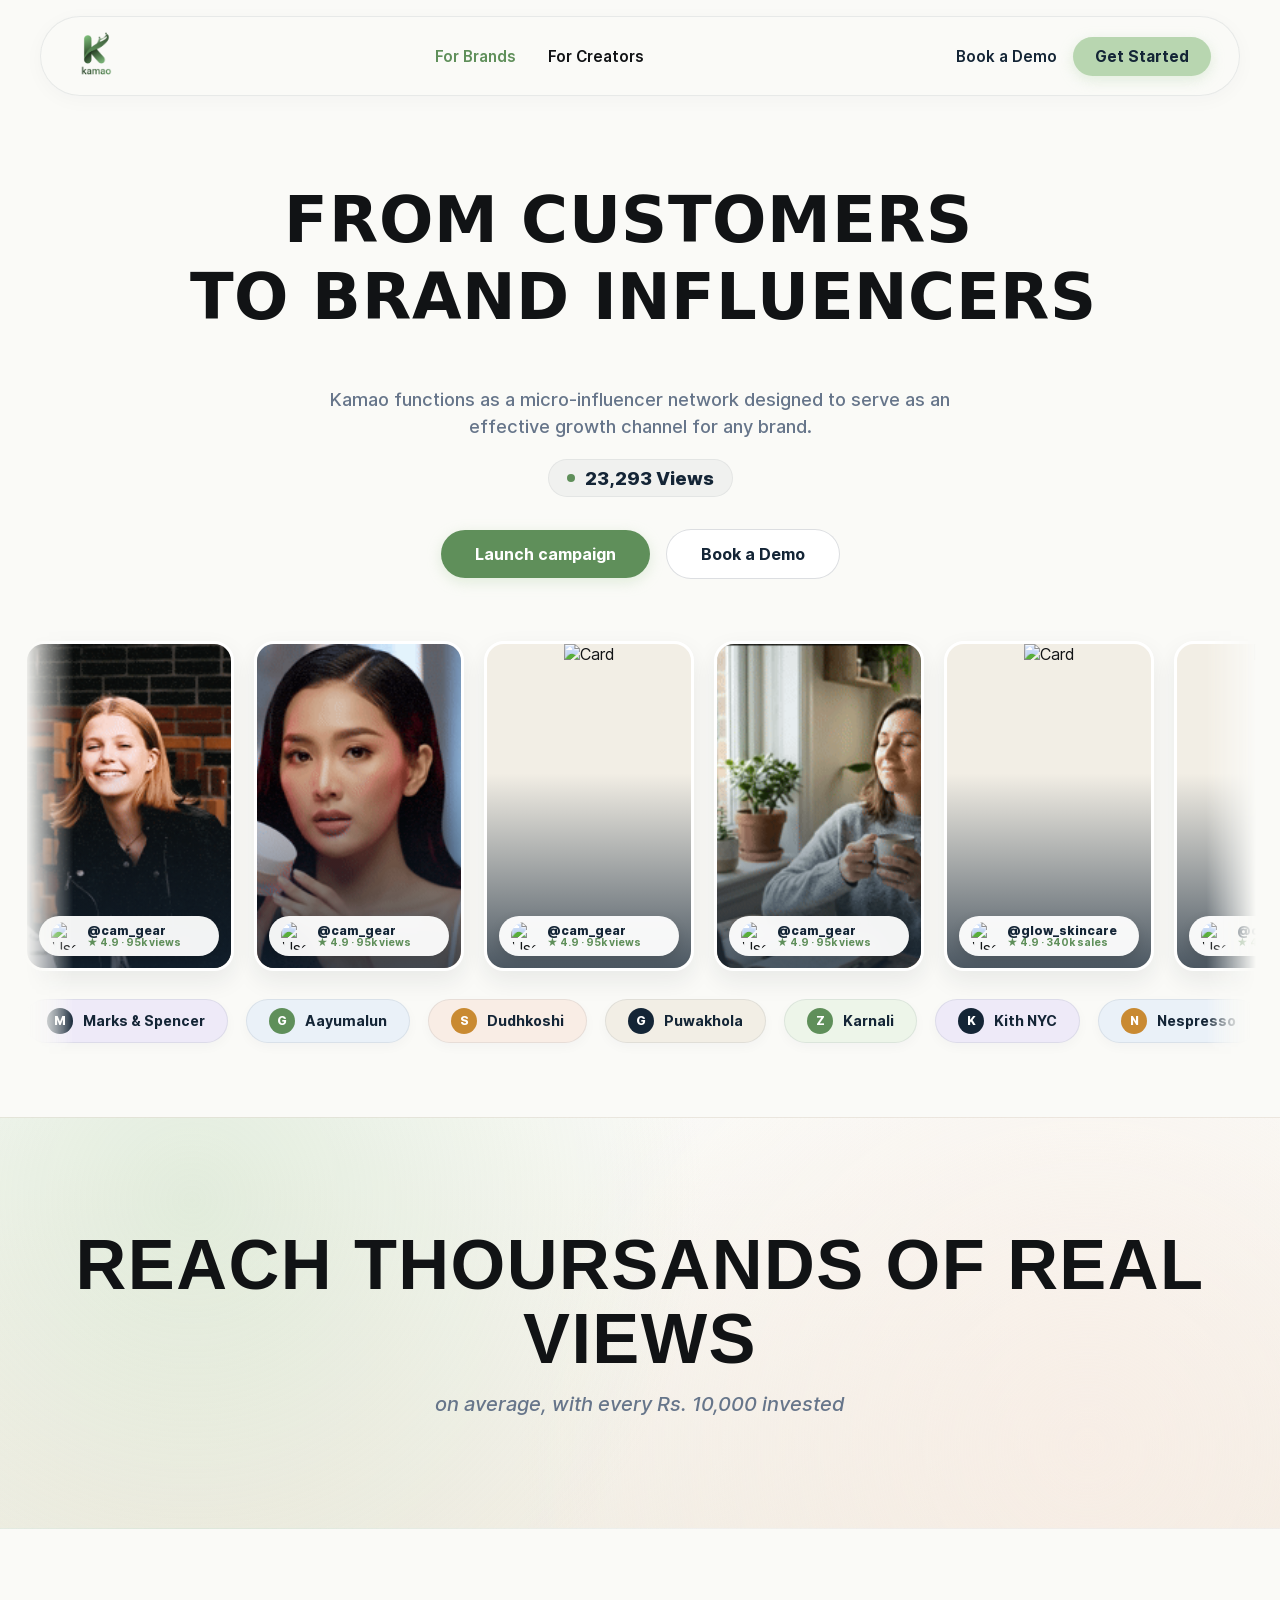
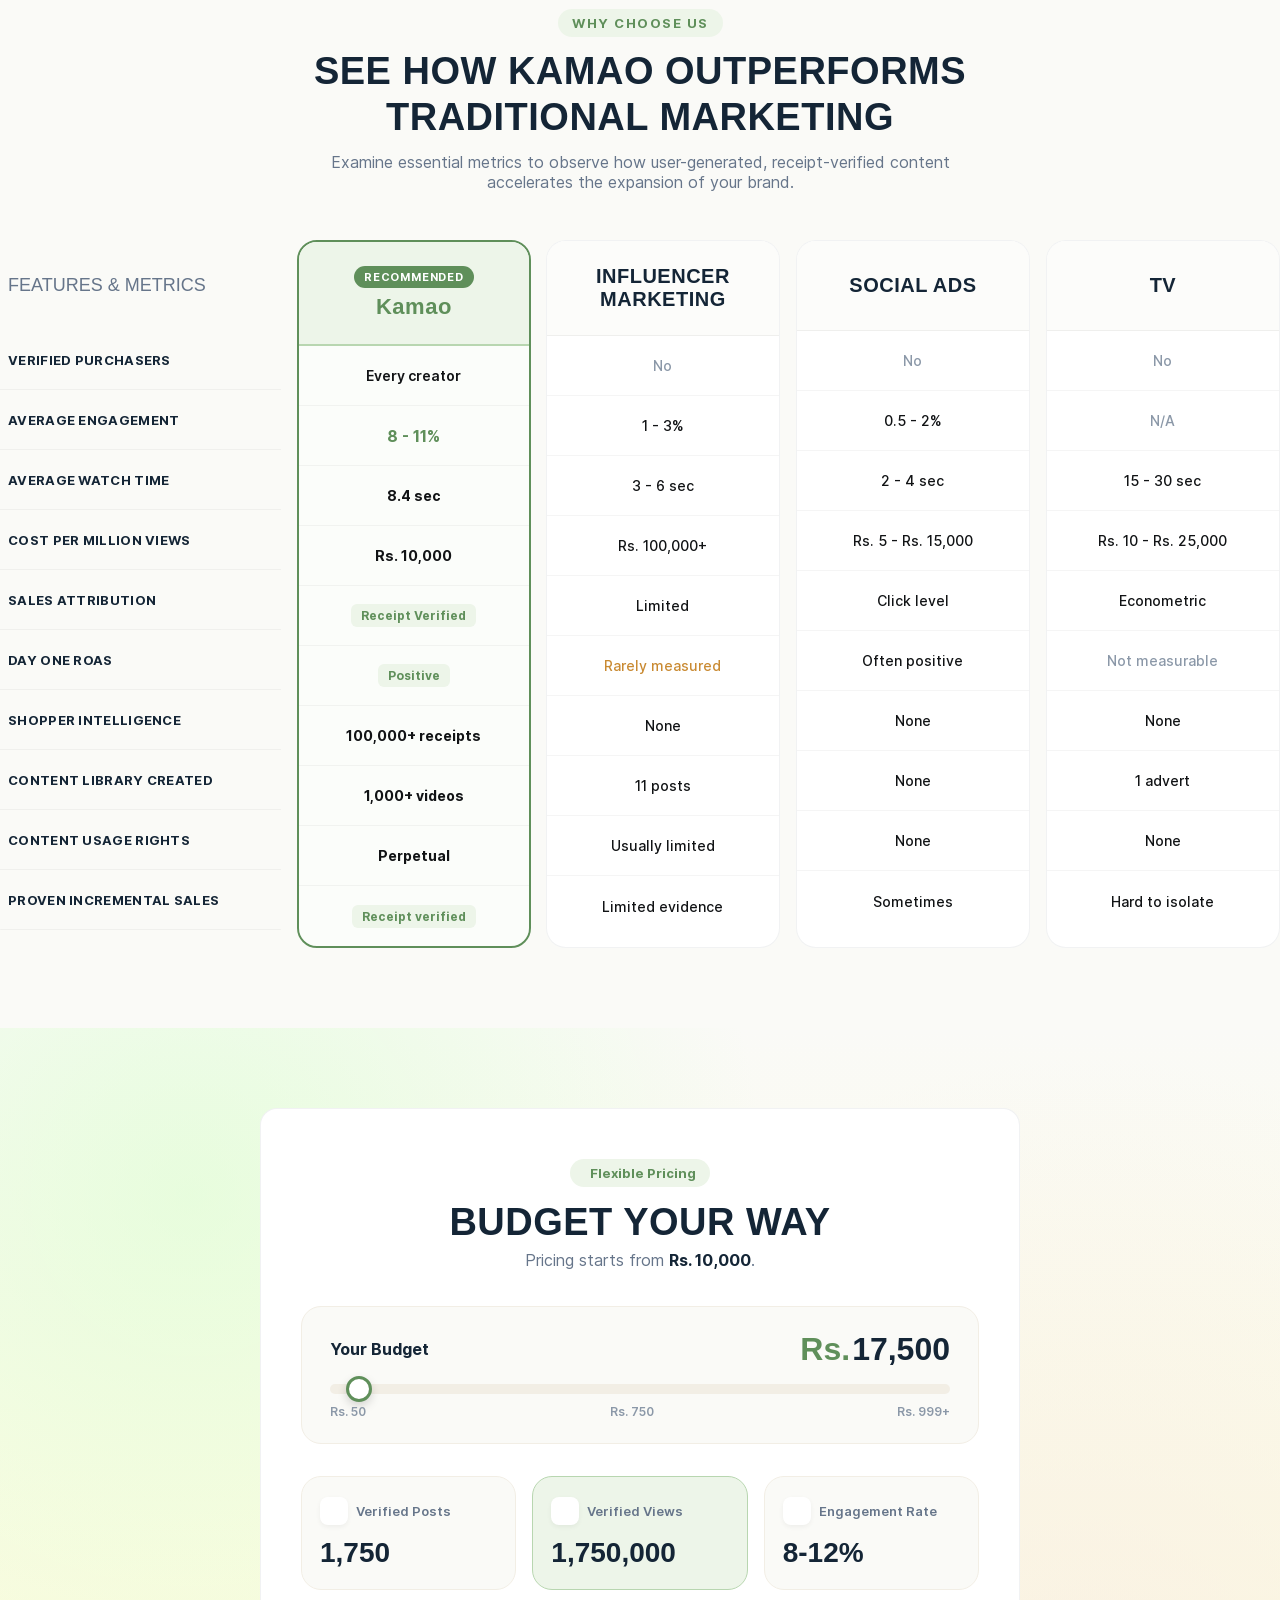
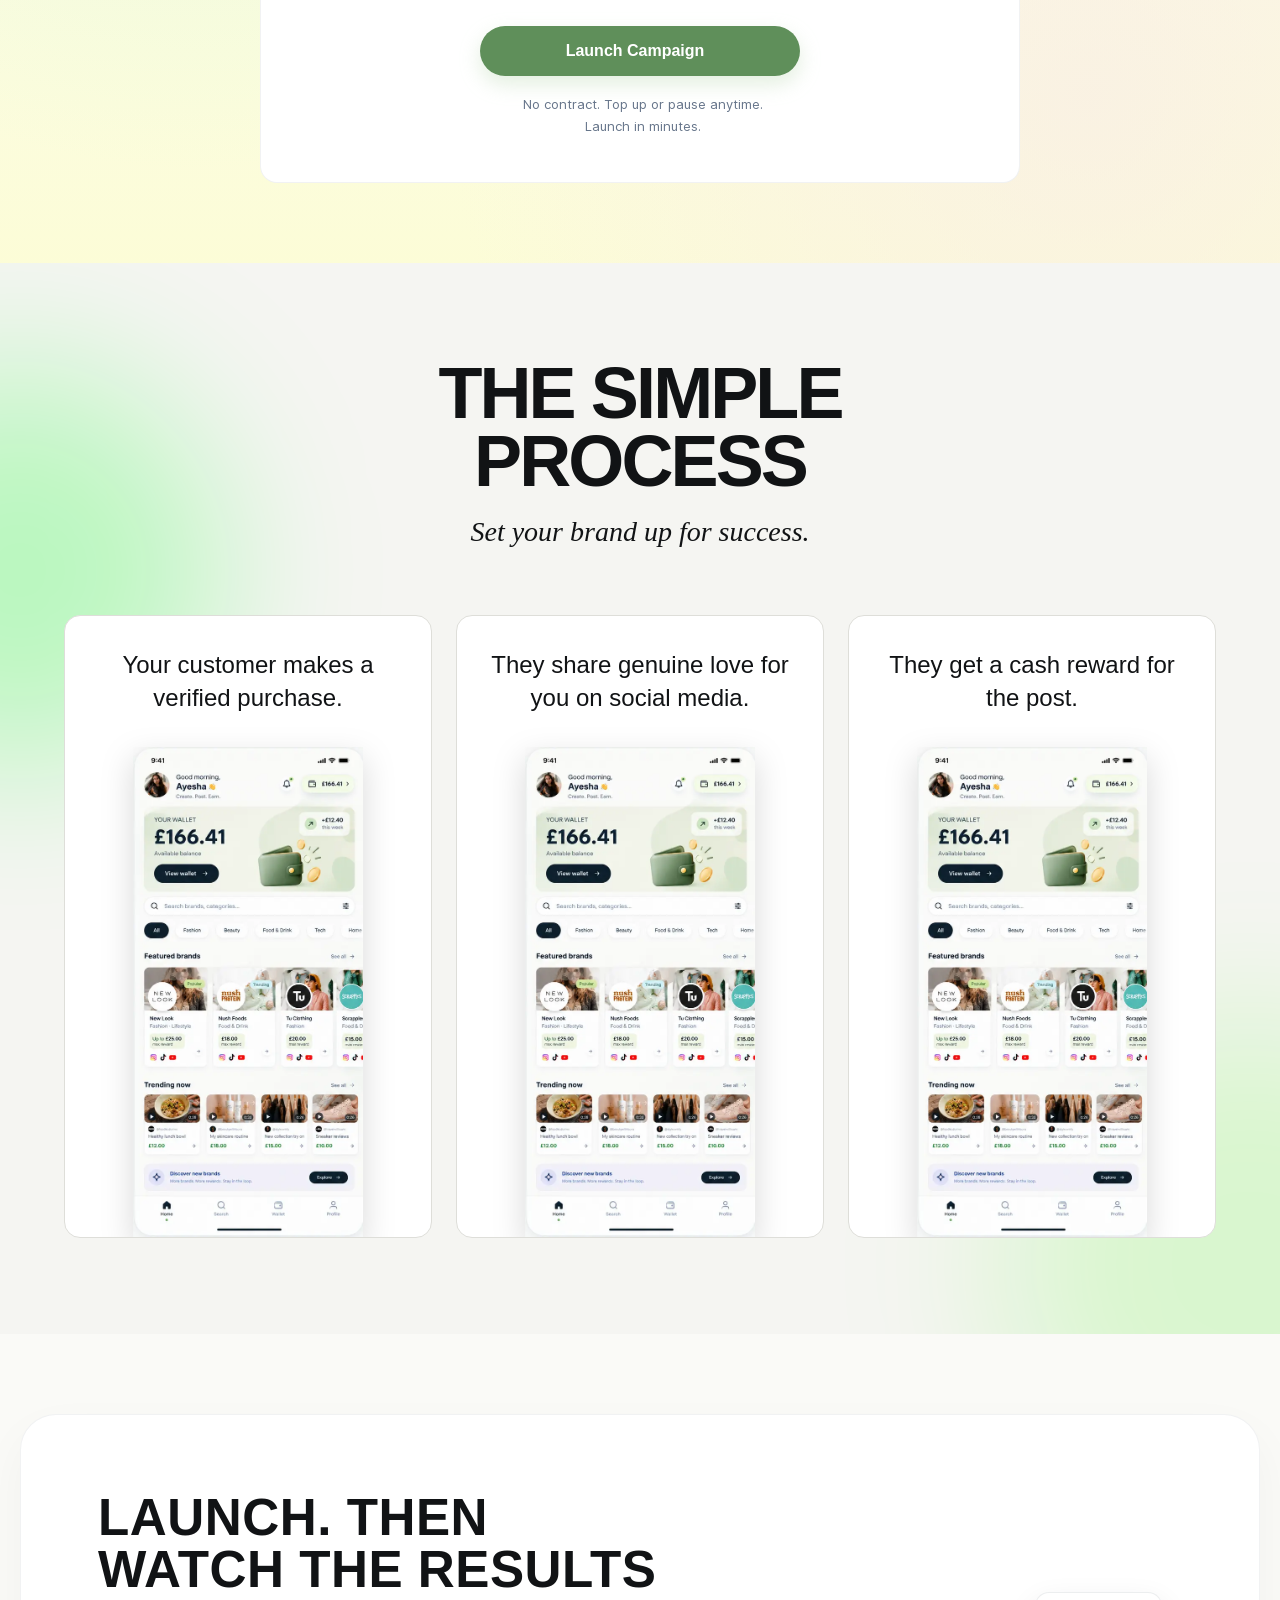
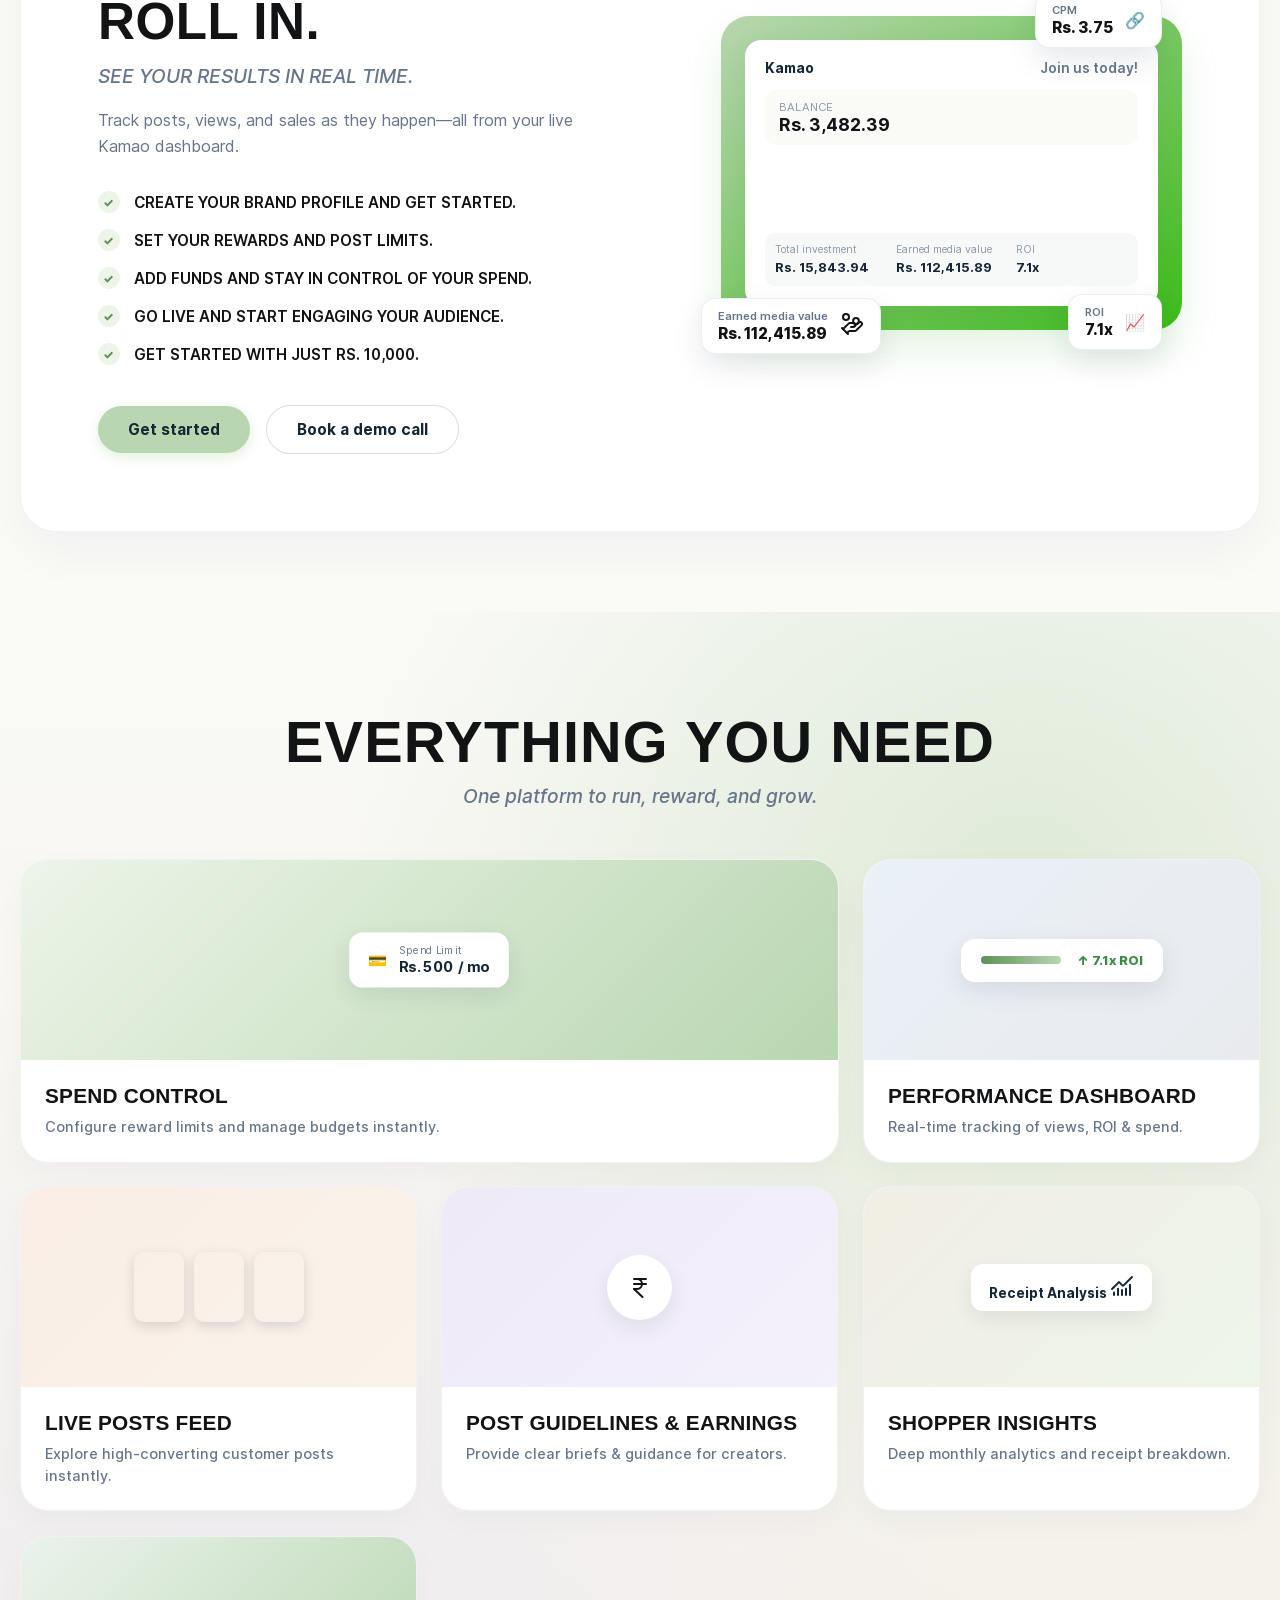
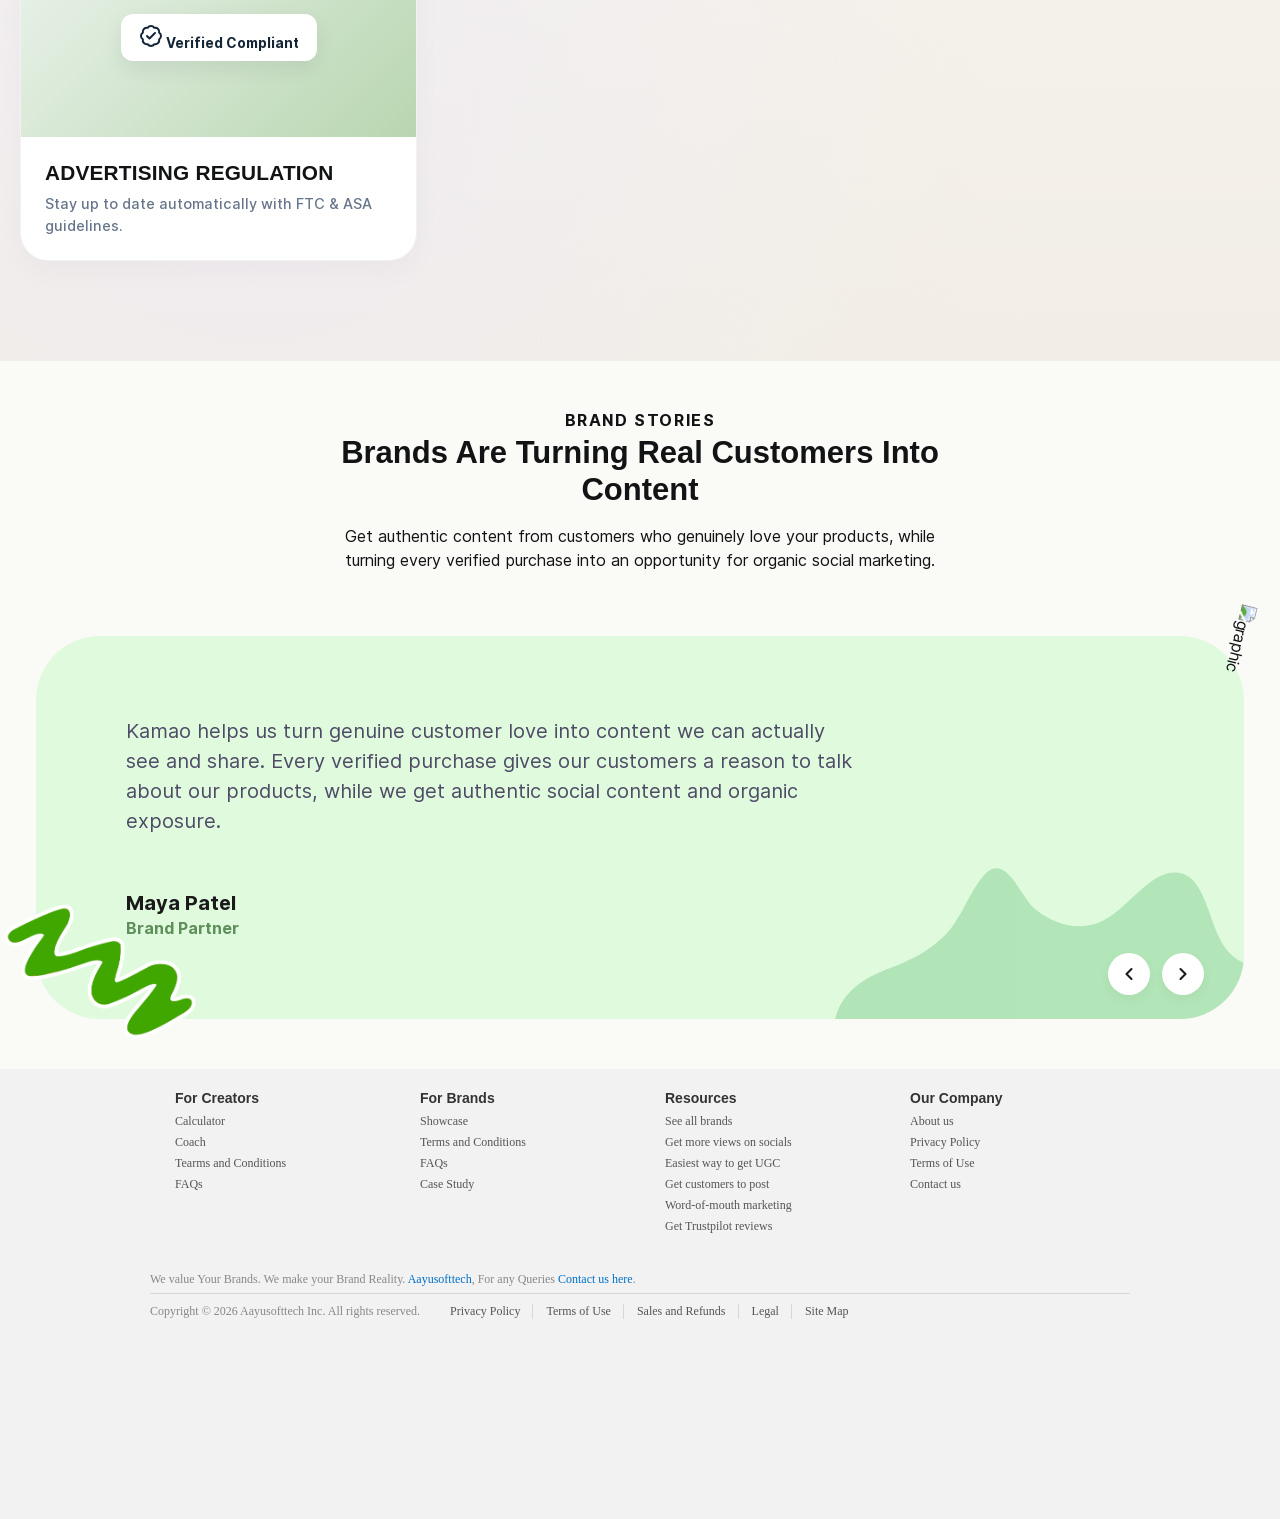
==== commit dea723cd: "changes" ====
--- a/KamaoLandingPage/index.html
+++ b/KamaoLandingPage/index.html
@@ -44,7 +44,7 @@
 
       <!-- Desktop Action Buttons -->
       <div class="nav-actions">
-        <a href="" class="btn-text">Book Demo</a>
+        <a href="" class="btn-text">Book a Demo</a>
         <a href="#launch" class="btn-primary">Get Started</a>
       </div>
 
@@ -96,7 +96,7 @@
             Launch campaign
           </a>
           <a href="#demo" class="btn btn-outline" style="padding: 14px 34px; font-size: 1rem;">
-            Book Demo
+            Book a Demo
           </a>
         </div>
 
--- a/KamaoLandingPage/css/homepage.css
+++ b/KamaoLandingPage/css/homepage.css
@@ -757,7 +757,7 @@
 
 .matrix-column {
   background-color: var(--white);
-  border-radius: var(--radius-lg);
+  border-radius: 20px;
   border: 1px solid rgba(20, 37, 54, 0.06);
   box-shadow: var(--shadow-soft);
   display: flex;
@@ -824,6 +824,7 @@
 .features-column {
   background: transparent;
   border: none;
+  border-radius: 20px;;
   box-shadow: none;
 }
 
--- a/KamaoLandingPage/css/style.css
+++ b/KamaoLandingPage/css/style.css
@@ -207,6 +207,7 @@
   --max-width: 1440px;
   /* --primaryLight: #28b900; */
   --primaryLight: #5F8F5A;
+  --radius-lg: 20px;
 }
 
 * {
